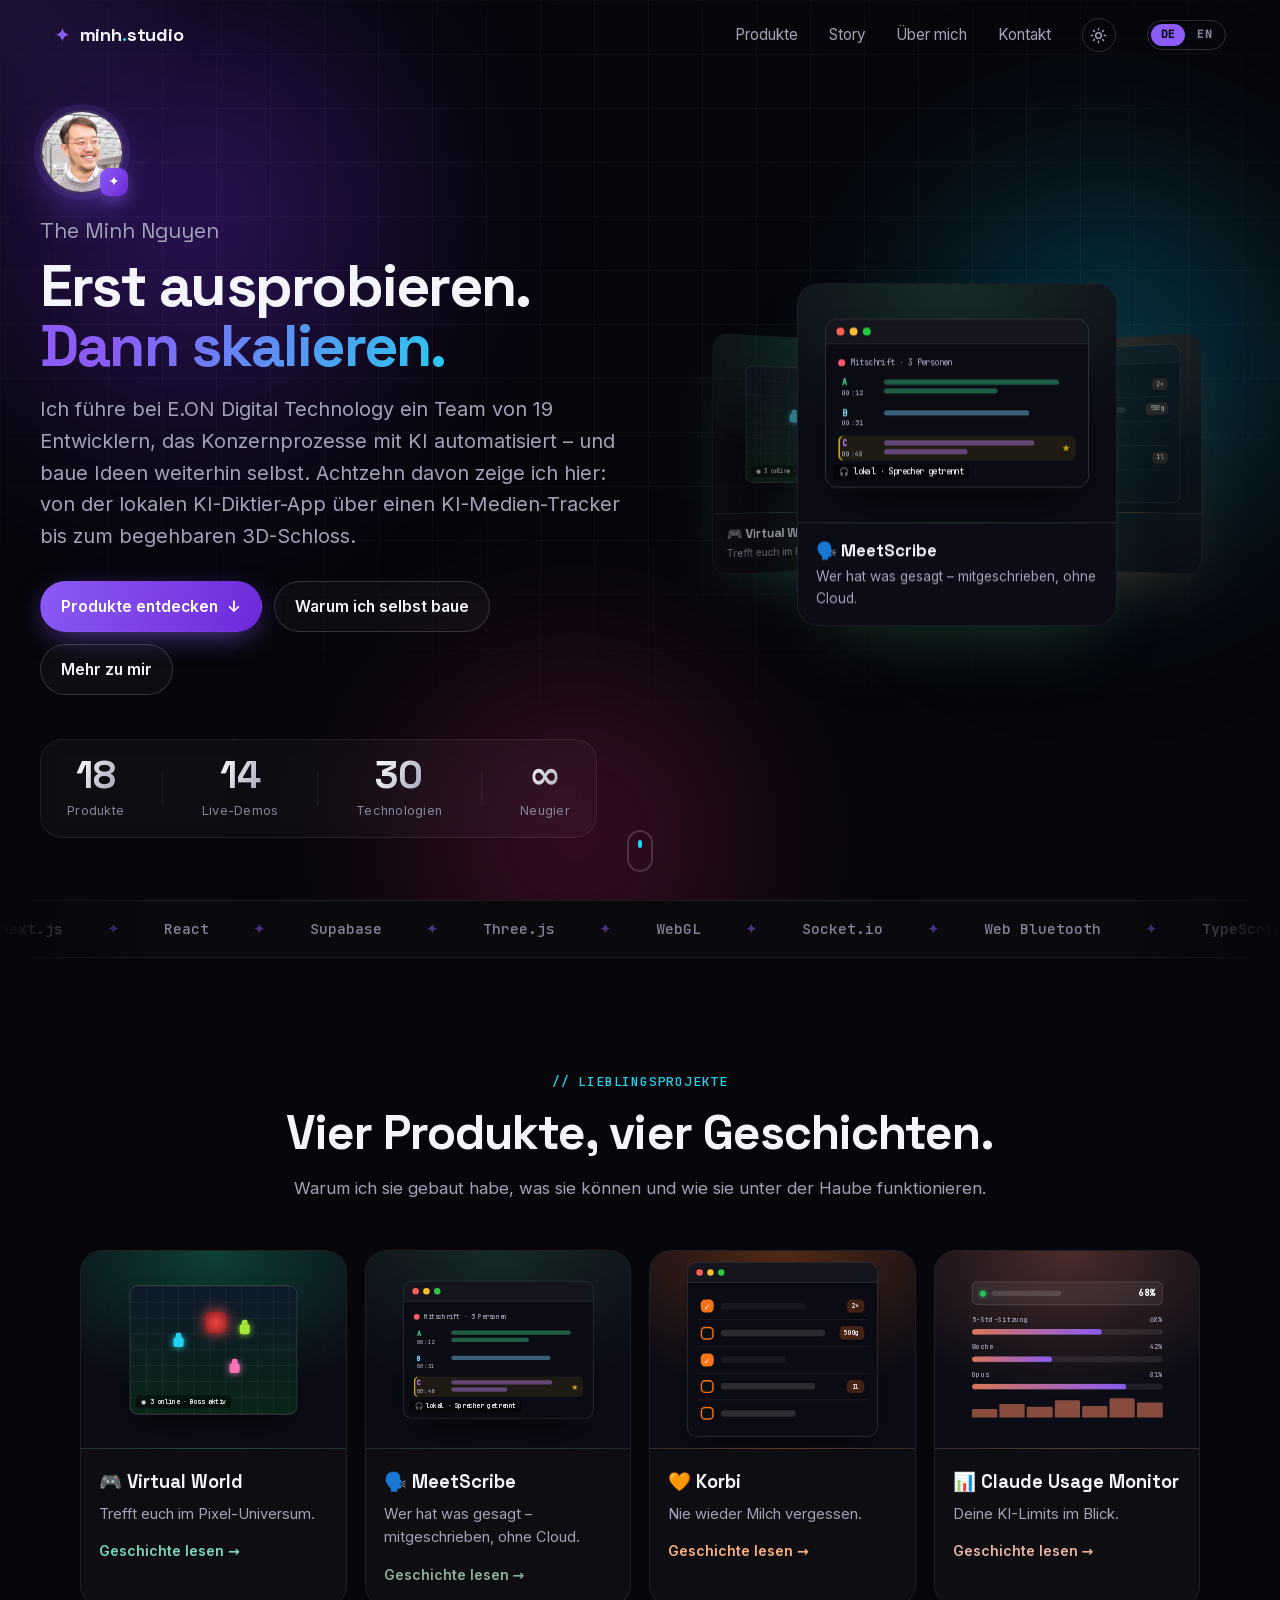
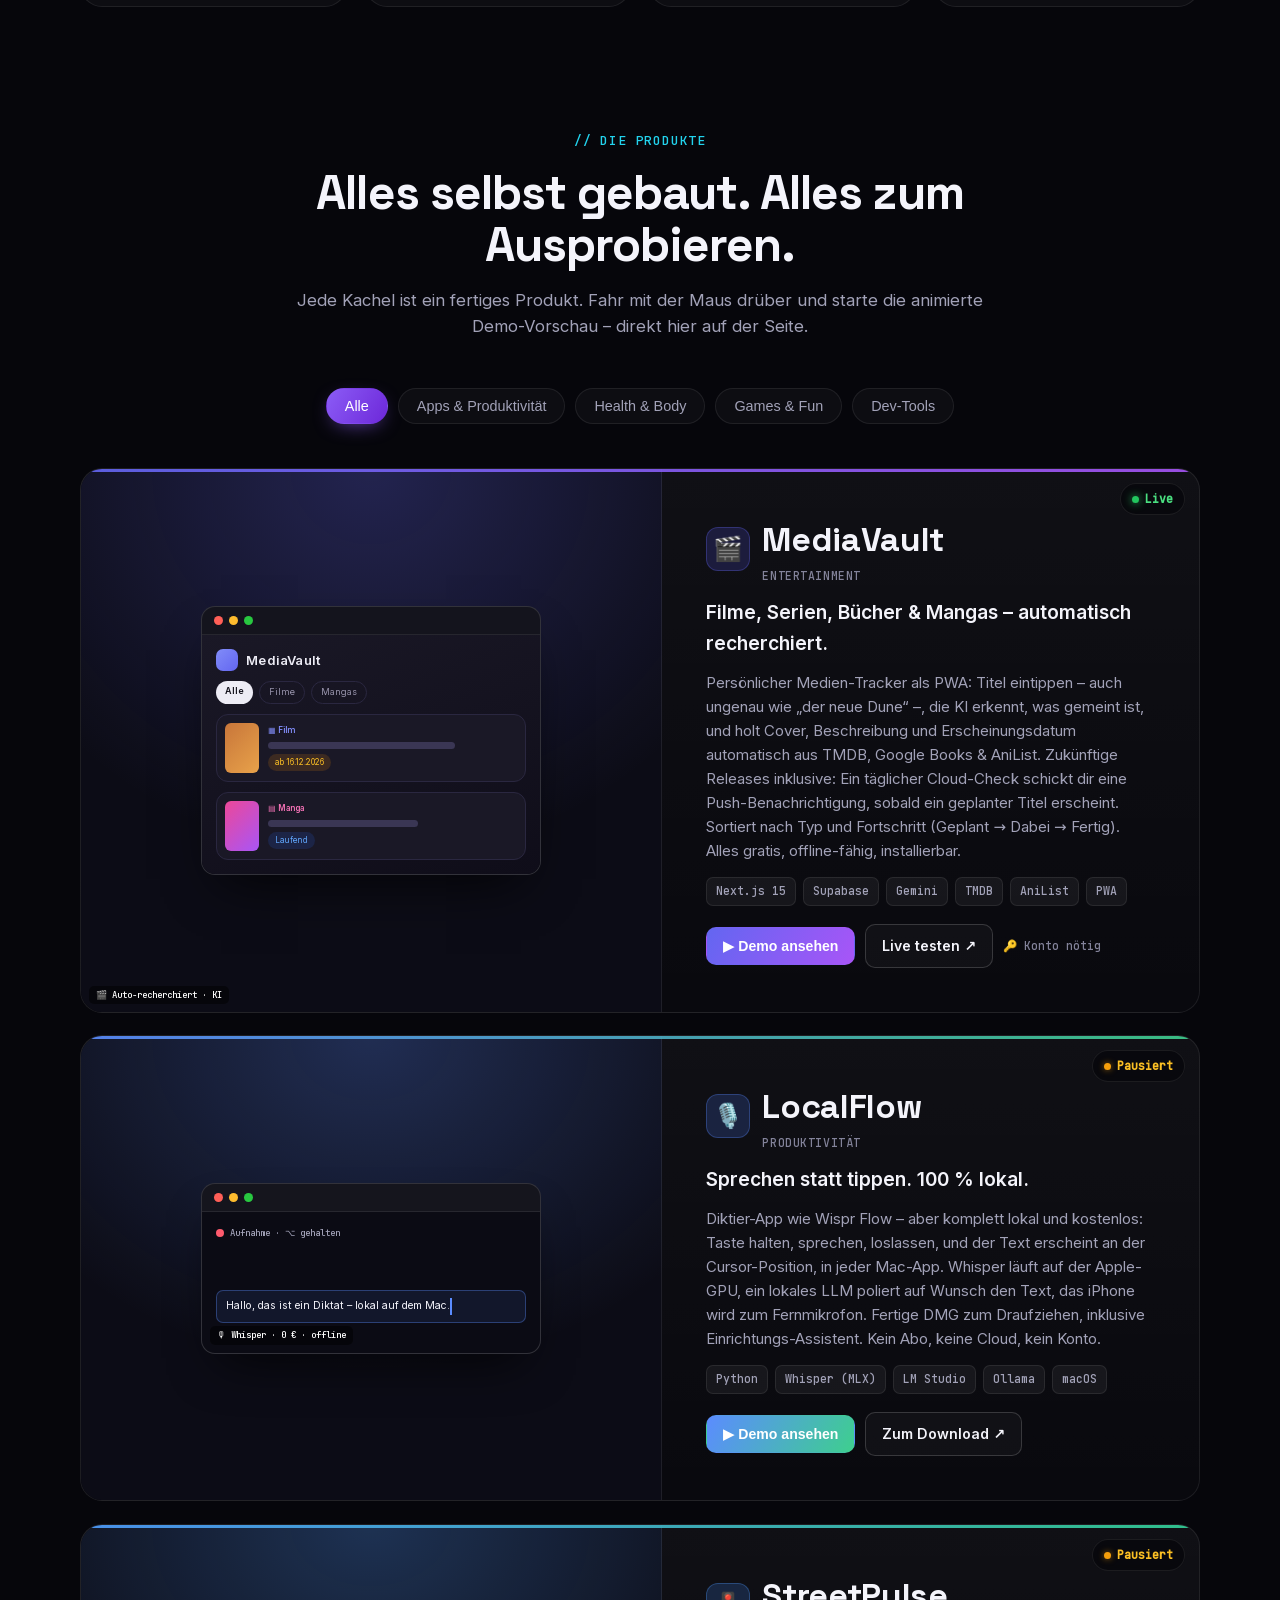
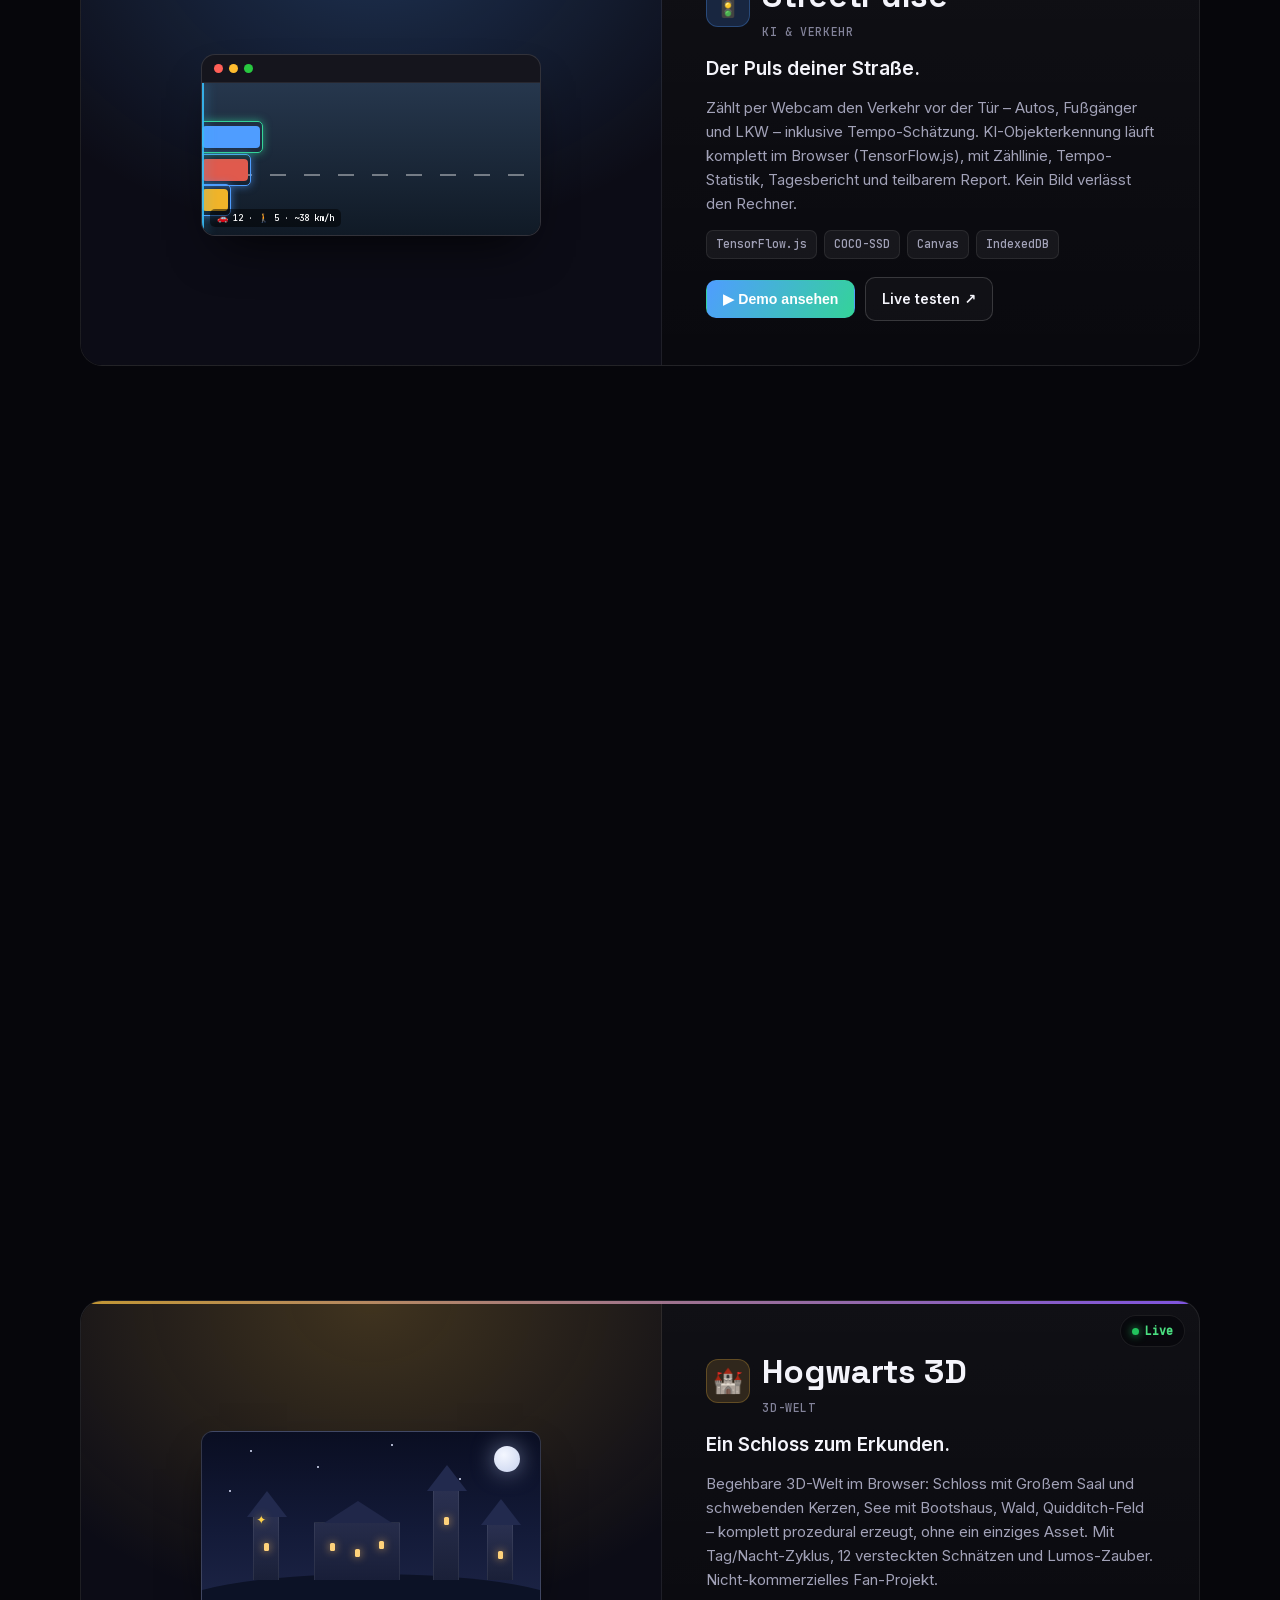
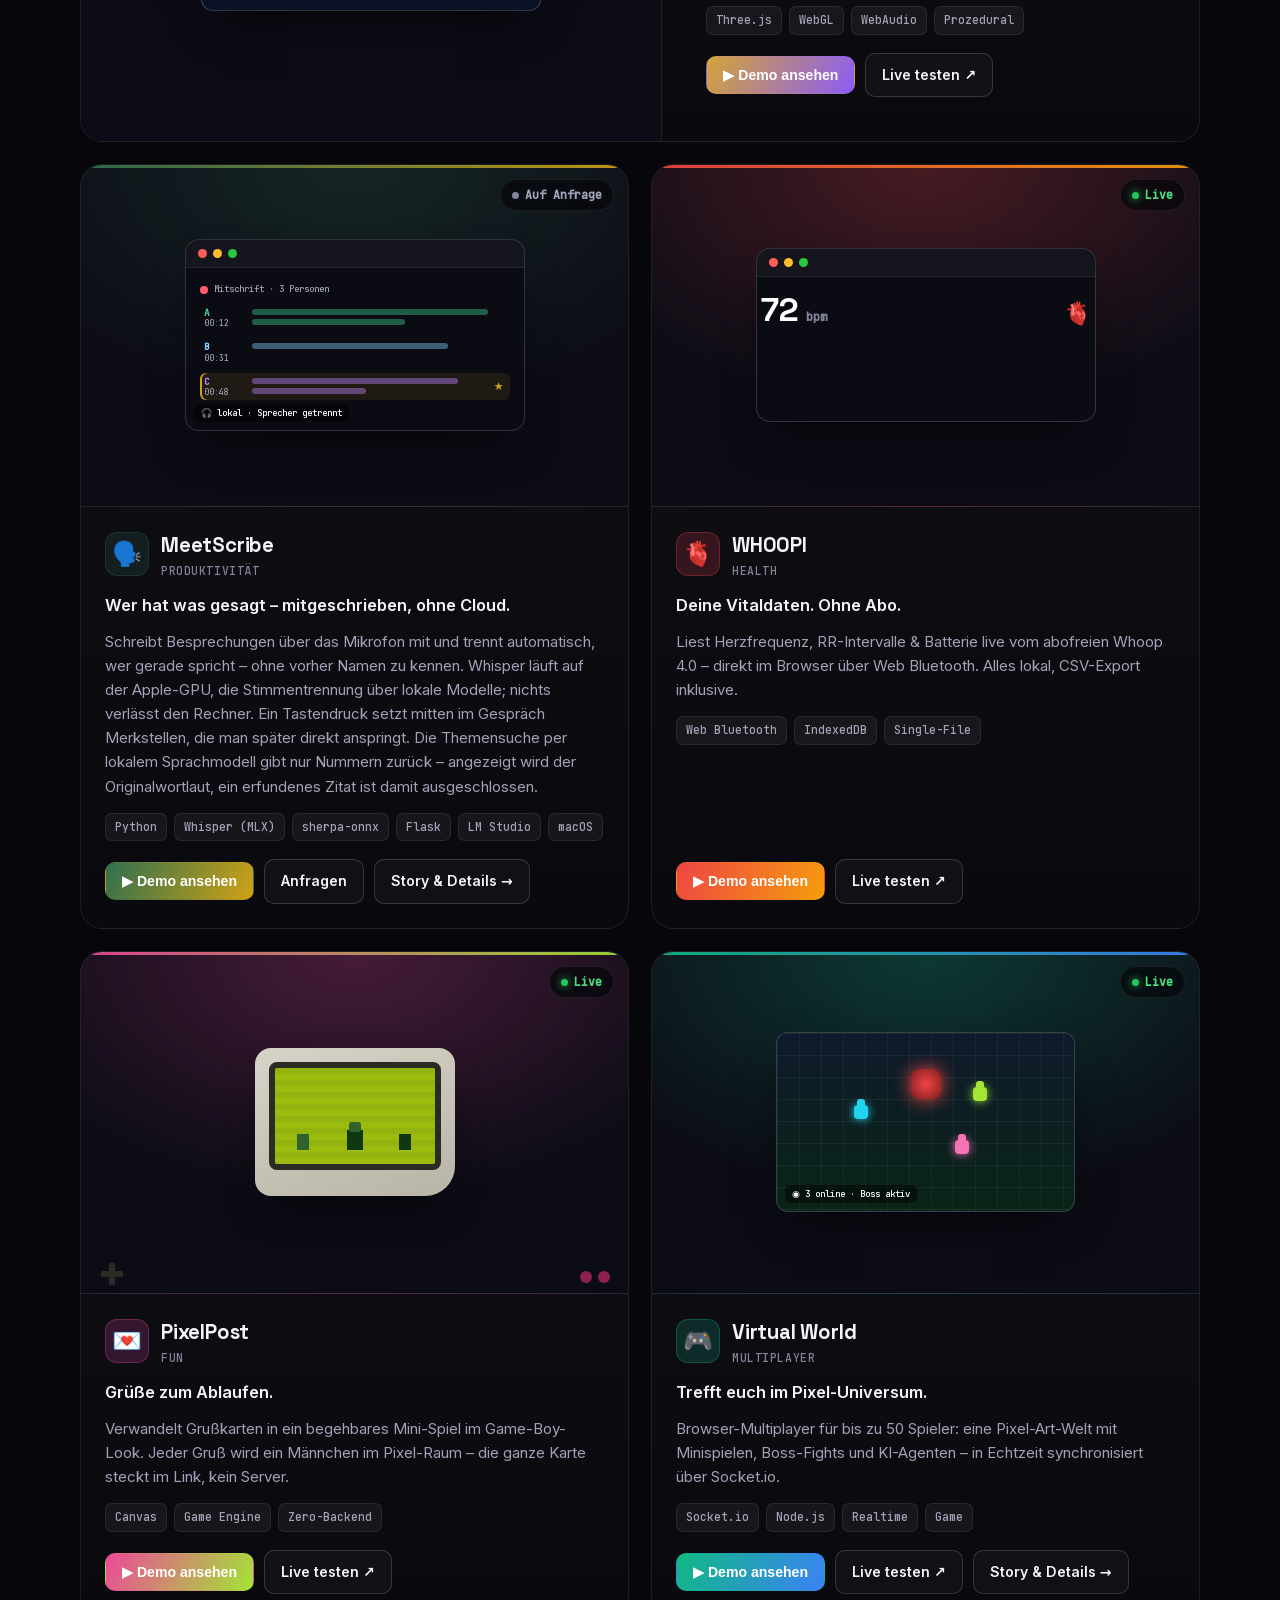
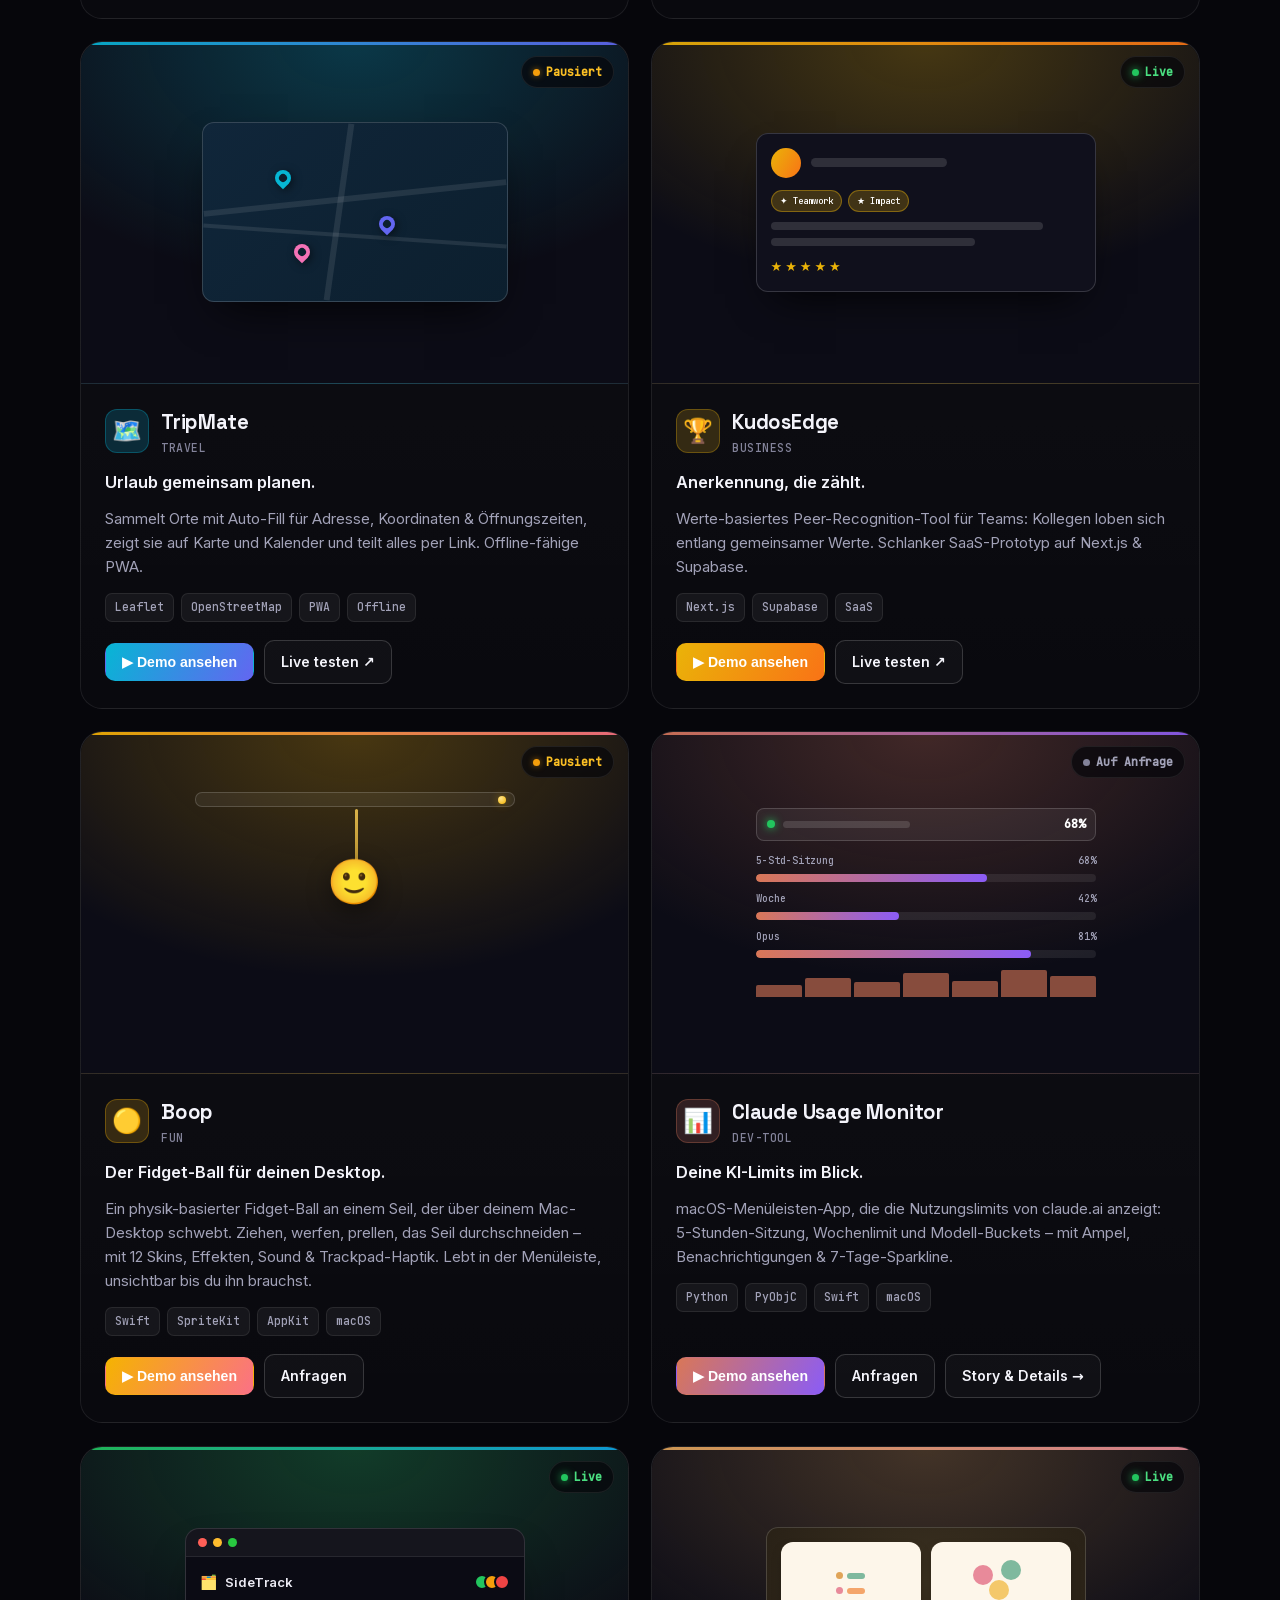
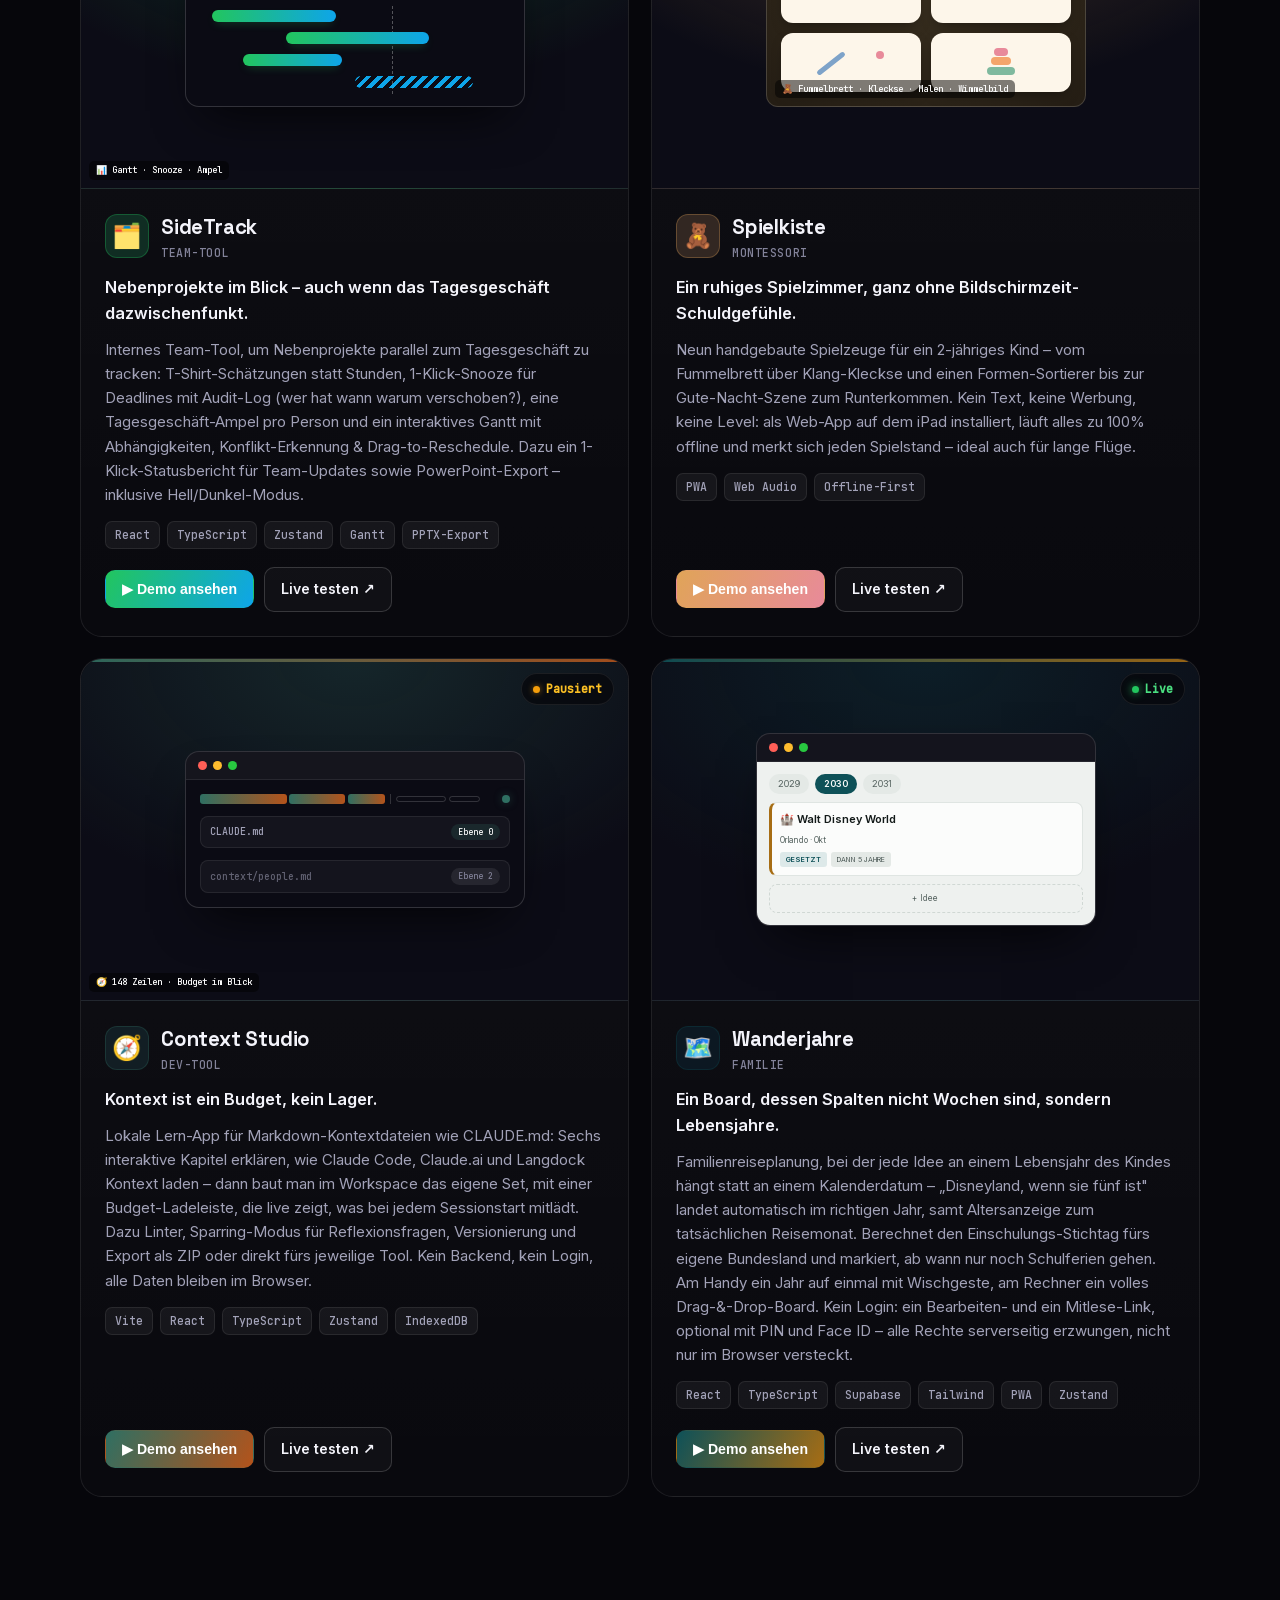
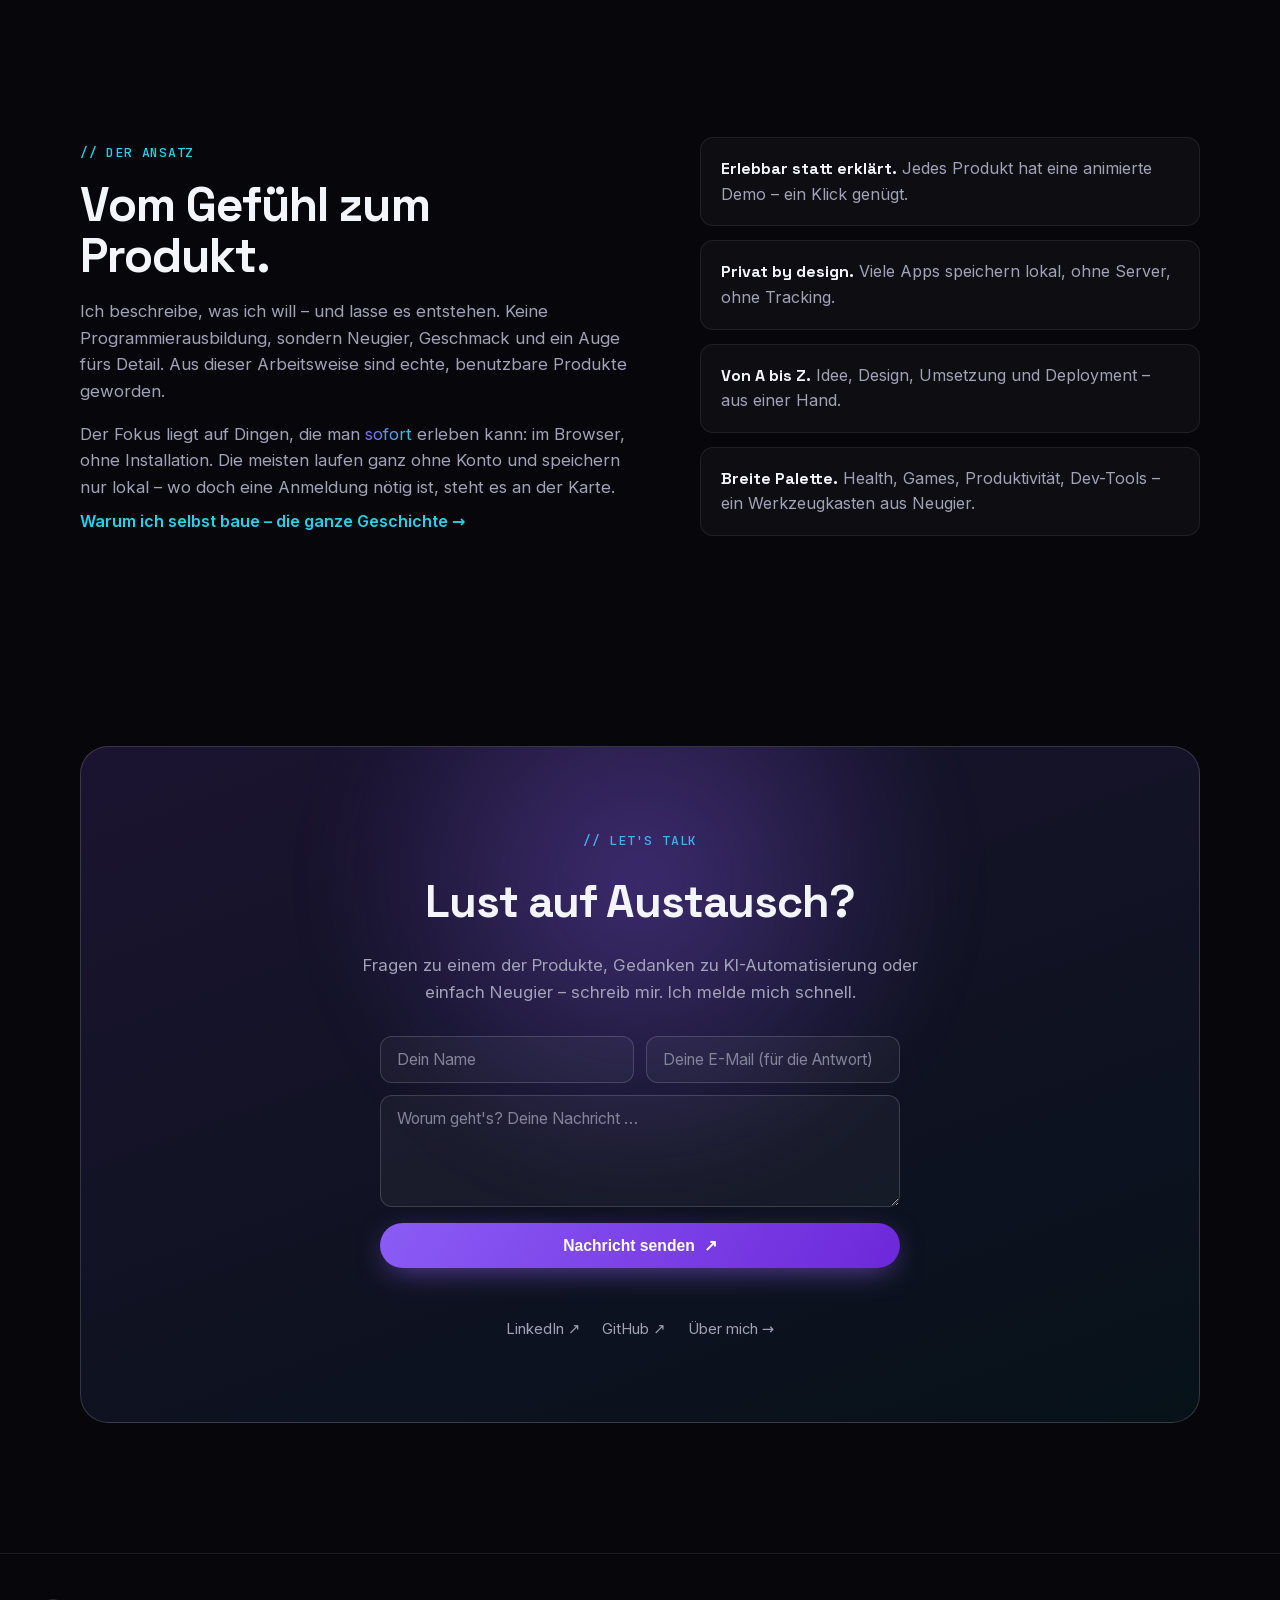
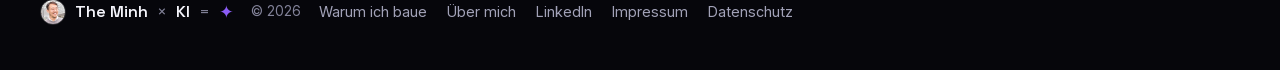
==== index.html @ 56d00cf4 "Technik-Check: Barrierefreiheit 100, SEO-Grundlagen, Fonts inline - Kontraste (text-faint, aktive Ta" ====
<!DOCTYPE html>
<html lang="de">
<head>
  <meta charset="UTF-8" />
  <meta name="viewport" content="width=device-width, initial-scale=1.0" />
  <title>The Minh Nguyen · Erst ausprobieren. Dann skalieren.</title>
  <meta name="description" content="The Minh Nguyen führt ein Team, das Konzernprozesse mit KI automatisiert – und baut Ideen weiterhin selbst. Achtzehn eigene Produkte, von der lokalen KI-Diktier-App bis zum begehbaren 3D-Schloss." />
  <link rel="canonical" href="https://theminhnguyen.github.io/" />
  <meta name="theme-color" content="#06060b" />

  <!-- Open Graph / Social -->
  <meta property="og:title" content="The Minh Nguyen · Erst ausprobieren. Dann skalieren." />
  <meta property="og:description" content="Führungskraft, die selbst baut: eigene Produkte zum Ausprobieren, direkt im Browser." />
  <meta property="og:type" content="website" />
  <meta property="og:url" content="https://theminhnguyen.github.io" />
  <meta property="og:image" content="https://theminhnguyen.github.io/assets/og-image.png" />
  <meta property="og:image:width" content="1200" />
  <meta property="og:image:height" content="630" />
  <meta property="og:image:alt" content="The Minh Nguyen – Erst ausprobieren. Dann skalieren." />
  <meta property="og:locale" content="de_DE" />
  <meta name="twitter:card" content="summary_large_image" />
  <meta name="twitter:title" content="The Minh Nguyen · Erst ausprobieren. Dann skalieren." />
  <meta name="twitter:description" content="Führungskraft, die selbst baut: eigene Produkte zum Ausprobieren, direkt im Browser." />
  <meta name="twitter:image" content="https://theminhnguyen.github.io/assets/og-image.png" />

  <script type="application/ld+json">
  {
    "@context": "https://schema.org",
    "@type": "Person",
    "name": "The Minh Nguyen",
    "url": "https://theminhnguyen.github.io/",
    "image": "https://theminhnguyen.github.io/assets/portrait.jpg",
    "jobTitle": "Team Lead BPM & Intelligent Automation",
    "worksFor": { "@type": "Organization", "name": "E.ON Digital Technology" },
    "address": { "@type": "PostalAddress", "addressLocality": "Köln", "addressCountry": "DE" },
    "sameAs": ["https://www.linkedin.com/in/the-minh-ng/", "https://github.com/theminhnguyen"]
  }
  </script>

  <script src="js/theme.js"></script>
  <link rel="stylesheet" href="css/styles.css" />
  <link rel="icon" href="data:image/svg+xml,<svg xmlns='http://www.w3.org/2000/svg' viewBox='0 0 100 100'><text y='.9em' font-size='90'>✦</text></svg>" />
</head>
<body>
  <a class="skip-link" href="#produkte" data-i18n="skipLink">Zum Inhalt springen</a>

  <!-- Maus-Glow, folgt dem Cursor -->
  <div class="cursor-glow" aria-hidden="true"></div>

  <!-- Animierter Hintergrund -->
  <div class="bg-field" aria-hidden="true">
    <div class="blob blob-1"></div>
    <div class="blob blob-2"></div>
    <div class="blob blob-3"></div>
    <div class="grid-overlay"></div>
  </div>

  <!-- Navigation -->
  <header class="nav" id="nav">
    <a class="nav-brand" href="#top">
      <span class="nav-mark">✦</span>
      <span>minh<span class="nav-dot">.</span>studio</span>
    </a>
    <nav class="nav-links" aria-label="Hauptnavigation" data-i18n-aria-label="navAriaLabel">
      <a href="#produkte" data-i18n="navProducts">Produkte</a>
      <a href="warum/" data-i18n="navStory">Story</a>
      <a href="ueber-mich/" data-i18n="navCv">Über mich</a>
      <a href="#kontakt" data-i18n="navContact">Kontakt</a>
      <button class="theme-toggle" type="button" data-theme-toggle aria-label="Hell/Dunkel umschalten" data-i18n-aria-label="themeToggleAria"></button>
      <button class="lang-toggle" id="lang-toggle" type="button" aria-label="DE EN – Sprache wechseln" data-i18n-aria-label="langToggleAria">
        <span class="lang-opt active" data-lang="de">DE</span>
        <span class="lang-opt" data-lang="en">EN</span>
      </button>
    </nav>
  </header>

  <!-- Hero -->
  <section class="hero" id="top">
    <div class="hero-inner">
      <a class="hero-me reveal" href="ueber-mich/" aria-label="Über The Minh Nguyen" data-i18n-aria-label="heroMeAria">
        <img class="hero-avatar" src="assets/portrait.jpg" alt="" width="104" height="104" />
        <span class="hero-avatar-mark" aria-hidden="true">✦</span>
      </a>
      <p class="hero-name reveal">The Minh Nguyen</p>
      <h1 class="hero-title reveal" data-i18n-html="heroTitleHtml">
        Erst ausprobieren.<br />
        <span class="grad-text">Dann skalieren.</span>
      </h1>
      <p class="hero-sub reveal">
        <span data-i18n="heroLead">Ich führe bei E.ON Digital Technology ein Team von 19 Entwicklern, das
        Konzernprozesse mit KI automatisiert – und baue Ideen weiterhin selbst.</span>
        <span data-count-word="products">Achtzehn</span> <span data-i18n="heroSubRest">davon zeige ich hier: von der lokalen
        KI-Diktier-App über einen KI-Medien-Tracker bis zum begehbaren 3D-Schloss.</span>
      </p>
      <div class="hero-actions reveal">
        <a class="btn btn-primary" href="#produkte">
          <span data-i18n="heroCtaPrimary">Produkte entdecken</span>
          <span class="btn-arrow">↓</span>
        </a>
        <a class="btn btn-ghost" href="warum/" data-i18n="heroCtaWhy">Warum ich selbst baue</a>
        <a class="btn btn-ghost" href="ueber-mich/" data-i18n="heroCtaGhost">Mehr zu mir</a>
      </div>

      <div class="hero-stats reveal">
        <div class="stat">
          <span class="stat-num" data-count="13" data-count-src="products">0</span>
          <span class="stat-label" data-i18n="statProducts">Produkte</span>
        </div>
        <div class="stat-sep"></div>
        <div class="stat">
          <span class="stat-num" data-count="10" data-count-src="demos">0</span>
          <span class="stat-label" data-i18n="statDemos">Live-Demos</span>
        </div>
        <div class="stat-sep"></div>
        <div class="stat">
          <span class="stat-num" data-count="28" data-count-src="tech">0</span>
          <span class="stat-label" data-i18n="statTech">Technologien</span>
        </div>
        <div class="stat-sep"></div>
        <div class="stat">
          <span class="stat-num">∞</span>
          <span class="stat-label" data-i18n="statCuriosity">Neugier</span>
        </div>
      </div>
    </div>

    <div class="scroll-hint" aria-hidden="true">
      <span></span>
    </div>

    <!-- Dekoratives Karussell der Lieblingsprojekte (dieselben Links stehen im Favoriten-Bereich) -->
    <div class="hero-rig" id="hero-rig" aria-hidden="true"></div>
  </section>

  <!-- Tech-Ticker -->
  <div class="ticker" aria-hidden="true">
    <div class="ticker-track" id="ticker-track"></div>
  </div>

  <!-- Lieblingsprojekte mit eigener Detailseite -->
  <section class="favs" id="favoriten">
    <div class="section-head reveal">
      <span class="section-kicker" data-i18n="favKicker">// Lieblingsprojekte</span>
      <h2 class="section-title" data-i18n="favTitle">Vier Produkte, vier Geschichten.</h2>
      <p class="section-lead" data-i18n="favLead">Warum ich sie gebaut habe, was sie können und wie sie unter der Haube funktionieren.</p>
    </div>
    <div class="fav-grid" id="fav-grid"></div>
  </section>

  <!-- Produkte -->
  <section class="products" id="produkte">
    <div class="section-head reveal">
      <span class="section-kicker" data-i18n="productsKicker">// Die Produkte</span>
      <h2 class="section-title" data-i18n="productsTitle">Alles selbst gebaut. Alles zum Ausprobieren.</h2>
      <p class="section-lead" data-i18n="productsLead">
        Jede Kachel ist ein fertiges Produkt. Fahr mit der Maus drüber und starte
        die animierte Demo-Vorschau – direkt hier auf der Seite.
      </p>
    </div>

    <div class="filters reveal" id="filters" role="group" aria-label="Produkte nach Kategorie filtern" data-i18n-aria-label="filtersAriaLabel"></div>

    <div class="grid" id="product-grid"></div>
  </section>

  <!-- Story / Warum -->
  <section class="story" id="story">
    <div class="story-inner">
      <div class="story-text reveal">
        <span class="section-kicker" data-i18n="storyKicker">// Der Ansatz</span>
        <h2 class="section-title" data-i18n="storyTitle">Vom Gefühl zum Produkt.</h2>
        <p data-i18n="storyP1">
          Ich beschreibe, was ich will – und lasse es entstehen. Keine
          Programmier­ausbildung, sondern Neugier, Geschmack und ein Auge fürs
          Detail. Aus dieser Arbeitsweise sind echte, benutzbare Produkte
          geworden.
        </p>
        <p data-i18n-html="storyP2Html">
          Der Fokus liegt auf Dingen, die man <em>sofort</em> erleben kann:
          im Browser, ohne Installation. Die meisten laufen ganz ohne Konto und
          speichern nur lokal – wo doch eine Anmeldung nötig ist, steht es an der Karte.
        </p>
        <a class="story-more" href="warum/" data-i18n="storyMore">Warum ich selbst baue – die ganze Geschichte →</a>
      </div>
      <ul class="story-points">
        <li class="reveal" data-i18n-html="storyPoint1"><strong>Erlebbar statt erklärt.</strong> Jedes Produkt hat eine animierte Demo – ein Klick genügt.</li>
        <li class="reveal" data-i18n-html="storyPoint2"><strong>Privat by design.</strong> Viele Apps speichern lokal, ohne Server, ohne Tracking.</li>
        <li class="reveal" data-i18n-html="storyPoint3"><strong>Von A bis Z.</strong> Idee, Design, Umsetzung und Deployment – aus einer Hand.</li>
        <li class="reveal" data-i18n-html="storyPoint4"><strong>Breite Palette.</strong> Health, Games, Produktivität, Dev-Tools – ein Werkzeugkasten aus Neugier.</li>
      </ul>
    </div>
  </section>

  <!-- Kontakt / CTA -->
  <section class="cta" id="kontakt">
    <div class="cta-card reveal">
      <div class="cta-glow" aria-hidden="true"></div>
      <span class="section-kicker" data-i18n="ctaKicker">// Let's talk</span>
      <h2 class="cta-title" data-i18n="ctaTitle">Lust auf Austausch?</h2>
      <p class="cta-sub" data-i18n="ctaSub">
        Fragen zu einem der Produkte, Gedanken zu KI-Automatisierung oder einfach
        Neugier – schreib mir. Ich melde mich schnell.
      </p>
      <form id="contact-form" class="contact-form" novalidate>
        <input type="hidden" name="access_key" value="fe100f8f-c555-4935-b249-c63e3b1af5fd" />
        <input type="hidden" name="subject" value="Neue Nachricht über minh.studio" />
        <input type="hidden" name="from_name" value="minh.studio" />
        <!-- Honeypot gegen Spam-Bots (für Menschen unsichtbar) -->
        <input type="checkbox" name="botcheck" class="cf-hp" tabindex="-1" autocomplete="off" aria-hidden="true" />
        <div class="cf-row">
          <div class="cf-field">
            <label class="sr-only" for="cf-name" data-i18n="formNameLabel">Dein Name</label>
            <input class="cf-input" id="cf-name" type="text" name="name" required autocomplete="name" placeholder="Dein Name" data-i18n-placeholder="formNamePlaceholder" />
          </div>
          <div class="cf-field">
            <label class="sr-only" for="cf-email" data-i18n="formEmailLabel">Deine E-Mail-Adresse</label>
            <input class="cf-input" id="cf-email" type="email" name="email" required autocomplete="email" placeholder="Deine E-Mail (für die Antwort)" data-i18n-placeholder="formEmailPlaceholder" />
          </div>
        </div>
        <label class="sr-only" for="cf-message" data-i18n="formMessageLabel">Deine Nachricht</label>
        <textarea class="cf-input" id="cf-message" name="message" required rows="4" placeholder="Worum geht's? Deine Nachricht …" data-i18n-placeholder="formMessagePlaceholder"></textarea>
        <button class="btn btn-primary cf-submit" type="submit">
          <span class="cf-label" data-i18n="formSubmit">Nachricht senden</span>
          <span class="btn-arrow">↗</span>
        </button>
        <p class="cf-status" id="cf-status" role="status" aria-live="polite"></p>
      </form>
      <p class="cf-links">
        <a href="https://www.linkedin.com/in/the-minh-ng/" target="_blank" rel="noopener">LinkedIn ↗</a>
        <a href="https://github.com/theminhnguyen" target="_blank" rel="noopener">GitHub ↗</a>
        <a href="ueber-mich/" data-i18n="ctaCvLink">Über mich →</a>
      </p>
    </div>
  </section>

  <!-- Footer -->
  <footer class="footer">
    <div class="footer-inner">
      <p class="footer-equation">
        <img class="footer-avatar" src="assets/portrait.jpg" alt="" width="26" height="26" />
        <span>The Minh</span>
        <span class="footer-op" aria-hidden="true">×</span>
        <span data-i18n="footerAi">KI</span>
        <span class="footer-op" aria-hidden="true">=</span>
        <span class="nav-mark" aria-hidden="true">✦</span>
        <span class="footer-year">© <span id="year"></span></span>
      </p>
      <nav class="footer-links" aria-label="Rechtliches und Profile" data-i18n-aria-label="footerNavAria">
        <a href="warum/" data-i18n="footerWhy">Warum ich baue</a>
        <a href="ueber-mich/" data-i18n="navCv">Über mich</a>
        <a href="https://www.linkedin.com/in/the-minh-ng/" target="_blank" rel="noopener">LinkedIn</a>
        <a href="impressum/" data-i18n="footerImprint">Impressum</a>
        <a href="datenschutz/" data-i18n="footerPrivacy">Datenschutz</a>
      </nav>
    </div>
  </footer>

  <!-- Lightbox für die Demo-Großvorschau -->
  <div class="lightbox" id="lightbox" role="dialog" aria-modal="true" aria-labelledby="lightbox-title" aria-hidden="true">
    <div class="lightbox-bar">
      <span class="lightbox-title" id="lightbox-title"></span>
      <div class="lightbox-actions">
        <a class="lightbox-open" id="lightbox-live" target="_blank" rel="noopener" hidden>Live testen ↗</a>
        <a class="lightbox-open" id="lightbox-contact" href="#kontakt" data-i18n="lightboxContact">Fragen? Schreib mir ↗</a>
        <button class="lightbox-close" id="lightbox-close" type="button" aria-label="Demo schließen" data-i18n-aria-label="lightboxCloseAria">✕</button>
      </div>
    </div>
    <div class="lightbox-stage" id="lightbox-stage"></div>
  </div>

  <script src="js/i18n.js"></script>
  <script src="js/data.js"></script>
  <script src="js/mockups.js"></script>
  <script src="js/main.js"></script>
  <script src="js/ask.js" data-root=""></script>
</body>
</html>
---- css/styles.css ----
/* ============================================================
   minh.studio — Produkt-Showcase
   Design: dark, futuristisch, Glow & Gradient-Mesh
   ============================================================ */

/* ---- Fonts (inline, selbst gehostet) ---- */
/* Selbst gehostete Google Fonts (SIL Open Font License) – kein Abruf von Google-Servern. Nur latin + latin-ext. */
/* latin-ext */
@font-face {
  font-family: 'Inter';
  font-style: normal;
  font-weight: 400;
  font-display: swap;
  src: url(../assets/fonts/inter-latin-ext.woff2) format('woff2');
  unicode-range: U+0100-02BA, U+02BD-02C5, U+02C7-02CC, U+02CE-02D7, U+02DD-02FF, U+0304, U+0308, U+0329, U+1D00-1DBF, U+1E00-1E9F, U+1EF2-1EFF, U+2020, U+20A0-20AB, U+20AD-20C4, U+2113, U+2C60-2C7F, U+A720-A7FF;
}
/* latin */
@font-face {
  font-family: 'Inter';
  font-style: normal;
  font-weight: 400;
  font-display: swap;
  src: url(../assets/fonts/inter-latin.woff2) format('woff2');
  unicode-range: U+0000-00FF, U+0131, U+0152-0153, U+02BB-02BC, U+02C6, U+02DA, U+02DC, U+0304, U+0308, U+0329, U+2000-206F, U+20AC, U+2122, U+2191, U+2193, U+2212, U+2215, U+FEFF, U+FFFD;
}
/* latin-ext */
@font-face {
  font-family: 'Inter';
  font-style: normal;
  font-weight: 500;
  font-display: swap;
  src: url(../assets/fonts/inter-latin-ext.woff2) format('woff2');
  unicode-range: U+0100-02BA, U+02BD-02C5, U+02C7-02CC, U+02CE-02D7, U+02DD-02FF, U+0304, U+0308, U+0329, U+1D00-1DBF, U+1E00-1E9F, U+1EF2-1EFF, U+2020, U+20A0-20AB, U+20AD-20C4, U+2113, U+2C60-2C7F, U+A720-A7FF;
}
/* latin */
@font-face {
  font-family: 'Inter';
  font-style: normal;
  font-weight: 500;
  font-display: swap;
  src: url(../assets/fonts/inter-latin.woff2) format('woff2');
  unicode-range: U+0000-00FF, U+0131, U+0152-0153, U+02BB-02BC, U+02C6, U+02DA, U+02DC, U+0304, U+0308, U+0329, U+2000-206F, U+20AC, U+2122, U+2191, U+2193, U+2212, U+2215, U+FEFF, U+FFFD;
}
/* latin-ext */
@font-face {
  font-family: 'Inter';
  font-style: normal;
  font-weight: 600;
  font-display: swap;
  src: url(../assets/fonts/inter-latin-ext.woff2) format('woff2');
  unicode-range: U+0100-02BA, U+02BD-02C5, U+02C7-02CC, U+02CE-02D7, U+02DD-02FF, U+0304, U+0308, U+0329, U+1D00-1DBF, U+1E00-1E9F, U+1EF2-1EFF, U+2020, U+20A0-20AB, U+20AD-20C4, U+2113, U+2C60-2C7F, U+A720-A7FF;
}
/* latin */
@font-face {
  font-family: 'Inter';
  font-style: normal;
  font-weight: 600;
  font-display: swap;
  src: url(../assets/fonts/inter-latin.woff2) format('woff2');
  unicode-range: U+0000-00FF, U+0131, U+0152-0153, U+02BB-02BC, U+02C6, U+02DA, U+02DC, U+0304, U+0308, U+0329, U+2000-206F, U+20AC, U+2122, U+2191, U+2193, U+2212, U+2215, U+FEFF, U+FFFD;
}
/* latin-ext */
@font-face {
  font-family: 'JetBrains Mono';
  font-style: normal;
  font-weight: 500;
  font-display: swap;
  src: url(../assets/fonts/jetbrains-mono-latin-ext.woff2) format('woff2');
  unicode-range: U+0100-02BA, U+02BD-02C5, U+02C7-02CC, U+02CE-02D7, U+02DD-02FF, U+0304, U+0308, U+0329, U+1D00-1DBF, U+1E00-1E9F, U+1EF2-1EFF, U+2020, U+20A0-20AB, U+20AD-20C4, U+2113, U+2C60-2C7F, U+A720-A7FF;
}
/* latin */
@font-face {
  font-family: 'JetBrains Mono';
  font-style: normal;
  font-weight: 500;
  font-display: swap;
  src: url(../assets/fonts/jetbrains-mono-latin.woff2) format('woff2');
  unicode-range: U+0000-00FF, U+0131, U+0152-0153, U+02BB-02BC, U+02C6, U+02DA, U+02DC, U+0304, U+0308, U+0329, U+2000-206F, U+20AC, U+2122, U+2191, U+2193, U+2212, U+2215, U+FEFF, U+FFFD;
}
/* latin-ext */
@font-face {
  font-family: 'Space Grotesk';
  font-style: normal;
  font-weight: 400;
  font-display: swap;
  src: url(../assets/fonts/space-grotesk-latin-ext.woff2) format('woff2');
  unicode-range: U+0100-02BA, U+02BD-02C5, U+02C7-02CC, U+02CE-02D7, U+02DD-02FF, U+0304, U+0308, U+0329, U+1D00-1DBF, U+1E00-1E9F, U+1EF2-1EFF, U+2020, U+20A0-20AB, U+20AD-20C4, U+2113, U+2C60-2C7F, U+A720-A7FF;
}
/* latin */
@font-face {
  font-family: 'Space Grotesk';
  font-style: normal;
  font-weight: 400;
  font-display: swap;
  src: url(../assets/fonts/space-grotesk-latin.woff2) format('woff2');
  unicode-range: U+0000-00FF, U+0131, U+0152-0153, U+02BB-02BC, U+02C6, U+02DA, U+02DC, U+0304, U+0308, U+0329, U+2000-206F, U+20AC, U+2122, U+2191, U+2193, U+2212, U+2215, U+FEFF, U+FFFD;
}
/* latin-ext */
@font-face {
  font-family: 'Space Grotesk';
  font-style: normal;
  font-weight: 500;
  font-display: swap;
  src: url(../assets/fonts/space-grotesk-latin-ext.woff2) format('woff2');
  unicode-range: U+0100-02BA, U+02BD-02C5, U+02C7-02CC, U+02CE-02D7, U+02DD-02FF, U+0304, U+0308, U+0329, U+1D00-1DBF, U+1E00-1E9F, U+1EF2-1EFF, U+2020, U+20A0-20AB, U+20AD-20C4, U+2113, U+2C60-2C7F, U+A720-A7FF;
}
/* latin */
@font-face {
  font-family: 'Space Grotesk';
  font-style: normal;
  font-weight: 500;
  font-display: swap;
  src: url(../assets/fonts/space-grotesk-latin.woff2) format('woff2');
  unicode-range: U+0000-00FF, U+0131, U+0152-0153, U+02BB-02BC, U+02C6, U+02DA, U+02DC, U+0304, U+0308, U+0329, U+2000-206F, U+20AC, U+2122, U+2191, U+2193, U+2212, U+2215, U+FEFF, U+FFFD;
}
/* latin-ext */
@font-face {
  font-family: 'Space Grotesk';
  font-style: normal;
  font-weight: 600;
  font-display: swap;
  src: url(../assets/fonts/space-grotesk-latin-ext.woff2) format('woff2');
  unicode-range: U+0100-02BA, U+02BD-02C5, U+02C7-02CC, U+02CE-02D7, U+02DD-02FF, U+0304, U+0308, U+0329, U+1D00-1DBF, U+1E00-1E9F, U+1EF2-1EFF, U+2020, U+20A0-20AB, U+20AD-20C4, U+2113, U+2C60-2C7F, U+A720-A7FF;
}
/* latin */
@font-face {
  font-family: 'Space Grotesk';
  font-style: normal;
  font-weight: 600;
  font-display: swap;
  src: url(../assets/fonts/space-grotesk-latin.woff2) format('woff2');
  unicode-range: U+0000-00FF, U+0131, U+0152-0153, U+02BB-02BC, U+02C6, U+02DA, U+02DC, U+0304, U+0308, U+0329, U+2000-206F, U+20AC, U+2122, U+2191, U+2193, U+2212, U+2215, U+FEFF, U+FFFD;
}
/* latin-ext */
@font-face {
  font-family: 'Space Grotesk';
  font-style: normal;
  font-weight: 700;
  font-display: swap;
  src: url(../assets/fonts/space-grotesk-latin-ext.woff2) format('woff2');
  unicode-range: U+0100-02BA, U+02BD-02C5, U+02C7-02CC, U+02CE-02D7, U+02DD-02FF, U+0304, U+0308, U+0329, U+1D00-1DBF, U+1E00-1E9F, U+1EF2-1EFF, U+2020, U+20A0-20AB, U+20AD-20C4, U+2113, U+2C60-2C7F, U+A720-A7FF;
}
/* latin */
@font-face {
  font-family: 'Space Grotesk';
  font-style: normal;
  font-weight: 700;
  font-display: swap;
  src: url(../assets/fonts/space-grotesk-latin.woff2) format('woff2');
  unicode-range: U+0000-00FF, U+0131, U+0152-0153, U+02BB-02BC, U+02C6, U+02DA, U+02DC, U+0304, U+0308, U+0329, U+2000-206F, U+20AC, U+2122, U+2191, U+2193, U+2212, U+2215, U+FEFF, U+FFFD;
}

:root {
  --bg: #06060b;
  --bg-soft: #0c0c16;
  --surface: rgba(255, 255, 255, 0.03);
  --surface-2: rgba(255, 255, 255, 0.05);
  --border: rgba(255, 255, 255, 0.08);
  --border-strong: rgba(255, 255, 255, 0.16);
  --text: #f4f4fb;
  --text-dim: #a2a2b8;
  --text-faint: #83839a;
  --accent: #8b5cf6;
  --accent-2: #22d3ee;
  --radius: 22px;
  --radius-sm: 13px;
  --maxw: 1200px;
  --ease: cubic-bezier(0.22, 1, 0.36, 1);
  --font-display: "Space Grotesk", system-ui, sans-serif;
  --font-body: "Inter", system-ui, sans-serif;
  --font-mono: "JetBrains Mono", ui-monospace, monospace;
}

* { margin: 0; padding: 0; box-sizing: border-box; }

html { scroll-behavior: smooth; scroll-padding-top: 90px; }

body {
  font-family: var(--font-body);
  background: var(--bg);
  color: var(--text);
  line-height: 1.6;
  overflow-x: hidden;
  -webkit-font-smoothing: antialiased;
  text-rendering: optimizeLegibility;
}

a { color: inherit; text-decoration: none; }
em { font-style: normal; color: var(--text); background: linear-gradient(120deg, var(--accent), var(--accent-2)); -webkit-background-clip: text; background-clip: text; -webkit-text-fill-color: transparent; }

::selection { background: rgba(139, 92, 246, 0.4); color: #fff; }

/* Sichtbarer Fokusring für Tastatur-Nutzer (nur bei Keyboard-Fokus) */
:focus-visible {
  outline: 2px solid var(--accent-2);
  outline-offset: 3px;
  border-radius: 4px;
}
/* Fokus nur per Maus/Touch nicht anzeigen */
:focus:not(:focus-visible) { outline: none; }

/* Nur für Screenreader sichtbar (visuell versteckt) */
.sr-only {
  position: absolute !important;
  width: 1px; height: 1px;
  padding: 0; margin: -1px;
  overflow: hidden;
  clip: rect(0, 0, 0, 0);
  white-space: nowrap; border: 0;
}

/* Skip-Link: springt beim ersten Tab zum Inhalt */
.skip-link {
  position: fixed;
  top: 10px; left: 50%;
  transform: translate(-50%, -140%);
  z-index: 200;
  padding: 10px 18px;
  border-radius: 999px;
  background: var(--accent);
  color: #fff; font-weight: 600; font-size: 0.9rem;
  transition: transform 0.2s var(--ease);
}
.skip-link:focus-visible { transform: translate(-50%, 0); outline-offset: 4px; }

/* ---------- Cursor Glow ---------- */
.cursor-glow {
  position: fixed;
  top: 0; left: 0;
  width: 480px; height: 480px;
  border-radius: 50%;
  background: radial-gradient(circle, rgba(139, 92, 246, 0.14), transparent 62%);
  transform: translate(-50%, -50%);
  pointer-events: none;
  z-index: 1;
  transition: opacity 0.4s ease;
  will-change: transform;
}
@media (hover: none) { .cursor-glow { display: none; } }

/* ---------- Animierter Hintergrund ---------- */
.bg-field {
  position: fixed;
  inset: 0;
  z-index: 0;
  overflow: hidden;
  pointer-events: none;
}
.blob {
  position: absolute;
  border-radius: 50%;
  filter: blur(90px);
  opacity: 0.5;
  will-change: transform;
}
.blob-1 { width: 46vw; height: 46vw; left: -8vw; top: -6vw; background: radial-gradient(circle, #6d28d9, transparent 70%); animation: drift1 22s var(--ease) infinite; }
.blob-2 { width: 40vw; height: 40vw; right: -6vw; top: 12vh; background: radial-gradient(circle, #0891b2, transparent 70%); animation: drift2 26s var(--ease) infinite; }
.blob-3 { width: 38vw; height: 38vw; left: 26vw; bottom: -14vw; background: radial-gradient(circle, #db2777, transparent 70%); opacity: 0.35; animation: drift3 30s var(--ease) infinite; }

@keyframes drift1 { 0%,100% { transform: translate(0,0) scale(1); } 50% { transform: translate(8vw,6vh) scale(1.15); } }
@keyframes drift2 { 0%,100% { transform: translate(0,0) scale(1); } 50% { transform: translate(-7vw,10vh) scale(0.9); } }
@keyframes drift3 { 0%,100% { transform: translate(0,0) scale(1); } 50% { transform: translate(6vw,-8vh) scale(1.1); } }

.grid-overlay {
  position: absolute;
  inset: 0;
  background-image:
    linear-gradient(rgba(255,255,255,0.03) 1px, transparent 1px),
    linear-gradient(90deg, rgba(255,255,255,0.03) 1px, transparent 1px);
  background-size: 54px 54px;
  mask-image: radial-gradient(ellipse 80% 60% at 50% 30%, #000 40%, transparent 100%);
  -webkit-mask-image: radial-gradient(ellipse 80% 60% at 50% 30%, #000 40%, transparent 100%);
}

/* ---------- Layout-Helfer ---------- */
section { position: relative; z-index: 2; }

.section-kicker {
  font-family: var(--font-mono);
  font-size: 0.82rem;
  letter-spacing: 0.06em;
  color: var(--accent-2);
  text-transform: uppercase;
}
.section-head { max-width: 720px; margin: 0 auto 48px; text-align: center; }
.section-title {
  font-family: var(--font-display);
  font-weight: 700;
  font-size: clamp(1.9rem, 4vw, 3rem);
  line-height: 1.08;
  letter-spacing: -0.02em;
  margin: 14px 0 16px;
}
.section-lead { color: var(--text-dim); font-size: 1.05rem; }

/* ---------- Navigation ---------- */
.nav {
  position: fixed;
  top: 0; left: 0; right: 0;
  z-index: 50;
  display: flex;
  align-items: center;
  justify-content: space-between;
  padding: 18px clamp(18px, 5vw, 54px);
  transition: padding 0.4s var(--ease), background 0.4s ease, border-color 0.4s ease;
  border-bottom: 1px solid transparent;
}
.nav.scrolled {
  padding-top: 12px; padding-bottom: 12px;
  background: rgba(6, 6, 11, 0.72);
  backdrop-filter: blur(16px);
  -webkit-backdrop-filter: blur(16px);
  border-bottom: 1px solid var(--border);
}
.nav-brand {
  font-family: var(--font-display);
  font-weight: 700;
  font-size: 1.14rem;
  display: flex; align-items: center; gap: 9px;
  letter-spacing: -0.01em;
}
.nav-mark { color: var(--accent); font-size: 1.1em; }
.nav-dot { color: var(--accent-2); }
.nav-links { display: flex; align-items: center; gap: clamp(14px, 2.4vw, 32px); }
.nav-links a { font-size: 0.95rem; color: var(--text-dim); transition: color 0.25s ease; }
.nav-links a:hover { color: var(--text); }
.nav-cta {
  padding: 8px 16px;
  border: 1px solid var(--border-strong);
  border-radius: 999px;
  color: var(--text) !important;
  transition: all 0.25s ease;
}
.nav-cta:hover { background: var(--surface-2); border-color: var(--accent); }
@media (max-width: 640px) { .nav-links a:not(.nav-cta) { display: none; } }

.lang-toggle {
  display: flex;
  align-items: center;
  gap: 2px;
  padding: 3px;
  border: 1px solid var(--border-strong);
  border-radius: 999px;
  background: transparent;
  cursor: pointer;
  font-family: var(--font-mono);
  line-height: 1;
}
.lang-toggle:hover { border-color: var(--accent); }
.lang-opt {
  padding: 5px 10px;
  border-radius: 999px;
  font-size: 0.7rem;
  font-weight: 600;
  letter-spacing: 0.03em;
  color: var(--text-faint);
  transition: background 0.25s ease, color 0.25s ease;
}
.lang-opt.active { background: var(--accent); color: var(--bg); }
.lang-toggle:hover .lang-opt:not(.active) { color: var(--text-dim); }

/* ---------- Buttons ---------- */
.btn {
  display: inline-flex;
  align-items: center;
  gap: 9px;
  padding: 13px 24px;
  border-radius: 999px;
  font-weight: 600;
  font-size: 0.98rem;
  cursor: pointer;
  border: 1px solid transparent;
  transition: transform 0.25s var(--ease), box-shadow 0.3s ease, background 0.3s ease, border-color 0.3s ease;
  will-change: transform;
}
.btn-primary {
  background: linear-gradient(120deg, var(--accent), #6d28d9);
  color: #fff;
  box-shadow: 0 8px 30px -8px rgba(139, 92, 246, 0.7);
}
.btn-primary:hover { transform: translateY(-3px); box-shadow: 0 16px 44px -10px rgba(139, 92, 246, 0.85); }
.btn-ghost {
  background: var(--surface);
  border-color: var(--border-strong);
  color: var(--text);
}
.btn-ghost:hover { background: var(--surface-2); border-color: var(--accent); transform: translateY(-3px); }
.btn-arrow { transition: transform 0.3s var(--ease); }
.btn-primary:hover .btn-arrow { transform: translateY(3px); }

/* ---------- Hero ---------- */
.hero {
  min-height: 100vh;
  min-height: 100svh; /* mobile: echte sichtbare Höhe ohne Browser-Leisten */
  display: flex;
  align-items: center;
  justify-content: center;
  padding: 120px clamp(18px, 5vw, 40px) 80px;
  text-align: center;
}
.hero-inner { max-width: 900px; }
.hero-me {
  position: relative;
  display: inline-block;
  margin-bottom: 18px;
  border-radius: 50%;
  transition: transform 0.35s var(--ease);
}
.hero-me:hover { transform: translateY(-3px) rotate(-2deg); }
.hero-avatar {
  display: block;
  width: 104px; height: 104px;
  border-radius: 50%;
  object-fit: cover;
  border: 2px solid var(--border-strong);
  box-shadow: 0 0 0 6px rgba(139, 92, 246, 0.12), 0 18px 50px -14px rgba(139, 92, 246, 0.7);
}
.hero-avatar-mark {
  position: absolute;
  right: -4px; bottom: -2px;
  display: grid; place-items: center;
  width: 34px; height: 34px;
  border-radius: 11px;
  background: linear-gradient(120deg, var(--accent), #6d28d9);
  color: #fff;
  font-size: 1rem;
  box-shadow: 0 6px 18px -4px rgba(139, 92, 246, 0.8);
}
.hero-name {
  font-family: var(--font-display);
  font-size: clamp(1.1rem, 2.2vw, 1.35rem);
  color: var(--text-dim);
  margin-bottom: 14px;
}
.hero-title {
  font-family: var(--font-display);
  font-weight: 700;
  font-size: clamp(2.5rem, 7vw, 5.2rem);
  line-height: 1.02;
  letter-spacing: -0.03em;
  margin-bottom: 24px;
}
.grad-text {
  background: linear-gradient(110deg, var(--accent) 10%, var(--accent-2) 55%, #f472b6 90%);
  background-size: 200% auto;
  -webkit-background-clip: text;
  background-clip: text;
  -webkit-text-fill-color: transparent;
  animation: shine 6s linear infinite;
}
@keyframes shine { to { background-position: 200% center; } }
.hero-sub {
  font-size: clamp(1.02rem, 2vw, 1.24rem);
  color: var(--text-dim);
  max-width: 640px;
  margin: 0 auto 38px;
}
.hero-actions { display: flex; gap: 14px; justify-content: center; flex-wrap: wrap; margin-bottom: 58px; }

.hero-stats {
  display: inline-flex;
  align-items: center;
  gap: clamp(16px, 3vw, 40px);
  padding: 22px 34px;
  border: 1px solid var(--border);
  border-radius: var(--radius);
  background: var(--surface);
  backdrop-filter: blur(10px);
  -webkit-backdrop-filter: blur(10px);
  flex-wrap: wrap;
  justify-content: center;
}
.stat { display: flex; flex-direction: column; align-items: center; }
.stat-num {
  font-family: var(--font-display);
  font-weight: 700;
  font-size: clamp(1.7rem, 3.5vw, 2.4rem);
  line-height: 1;
  background: linear-gradient(120deg, #fff, var(--text-dim));
  -webkit-background-clip: text; background-clip: text; -webkit-text-fill-color: transparent;
}
.stat-label { font-size: 0.8rem; color: var(--text-faint); margin-top: 6px; letter-spacing: 0.02em; }
.stat-sep { width: 1px; height: 34px; background: var(--border); }
@media (max-width: 520px) { .stat-sep { display: none; } }

.scroll-hint {
  position: absolute;
  bottom: 28px; left: 50%;
  transform: translateX(-50%);
  width: 26px; height: 42px;
  border: 2px solid var(--border-strong);
  border-radius: 14px;
  display: flex; justify-content: center;
  padding-top: 8px;
}
.scroll-hint span {
  width: 4px; height: 8px; border-radius: 2px;
  background: var(--accent-2);
  animation: scrolldot 1.8s var(--ease) infinite;
}
@keyframes scrolldot { 0% { opacity: 0; transform: translateY(0); } 40% { opacity: 1; } 80% { opacity: 0; transform: translateY(12px); } }

/* ---------- Tech-Ticker ---------- */
.ticker {
  position: relative; z-index: 2;
  overflow: hidden;
  border-top: 1px solid var(--border);
  border-bottom: 1px solid var(--border);
  background: rgba(255, 255, 255, 0.015);
  padding: 16px 0;
  mask-image: linear-gradient(90deg, transparent, #000 12%, #000 88%, transparent);
  -webkit-mask-image: linear-gradient(90deg, transparent, #000 12%, #000 88%, transparent);
}
.ticker-track { display: flex; gap: 44px; width: max-content; animation: scrollx 34s linear infinite; }
.ticker:hover .ticker-track { animation-play-state: paused; }
.ticker-item {
  font-family: var(--font-mono);
  font-size: 0.92rem;
  color: var(--text-faint);
  white-space: nowrap;
  display: flex; align-items: center; gap: 44px;
}
.ticker-item::after { content: "✦"; color: var(--accent); opacity: 0.5; }
@keyframes scrollx { to { transform: translateX(-50%); } }

/* ---------- Produkte ---------- */
.products { padding: clamp(70px, 10vw, 120px) clamp(18px, 5vw, 40px); max-width: var(--maxw); margin: 0 auto; }

.filters {
  display: flex; flex-wrap: wrap; gap: 10px;
  justify-content: center;
  margin-bottom: 44px;
}
.filter-chip {
  padding: 9px 18px;
  border: 1px solid var(--border);
  border-radius: 999px;
  background: var(--surface);
  color: var(--text-dim);
  font-size: 0.9rem;
  font-weight: 500;
  cursor: pointer;
  transition: all 0.25s var(--ease);
}
.filter-chip:hover { color: var(--text); border-color: var(--border-strong); }
.filter-chip.active {
  background: linear-gradient(120deg, var(--accent), #6d28d9);
  color: #fff; border-color: transparent;
  box-shadow: 0 6px 20px -8px rgba(139, 92, 246, 0.8);
}

.grid {
  display: grid;
  grid-template-columns: repeat(6, 1fr);
  gap: 22px;
}

/* Karten */
.card {
  position: relative;
  grid-column: span 3;
  border: 1px solid var(--border);
  border-radius: var(--radius);
  background: linear-gradient(180deg, rgba(255,255,255,0.045), rgba(255,255,255,0.015));
  overflow: hidden;
  display: flex;
  flex-direction: column;
  min-height: 420px;
  transition: transform 0.4s var(--ease), border-color 0.4s ease, box-shadow 0.4s ease, opacity 0.4s ease;
  will-change: transform;
}
.card.featured { grid-column: span 6; }
.card.featured .card-body { flex-direction: row; }
.card.hide { display: none; }
/* Einzelne übrig gebliebene Karte in der letzten Reihe füllt die volle Breite */
.card.span-full { grid-column: span 6; }
.card.span-full .card-body { flex-direction: row; }
.card:hover { border-color: var(--card-accent, var(--accent)); box-shadow: 0 30px 60px -30px var(--card-glow, rgba(139,92,246,0.5)); }

.card-accent-line {
  position: absolute; top: 0; left: 0; right: 0; height: 3px;
  background: linear-gradient(90deg, var(--card-accent), var(--card-accent-2));
  opacity: 0.9;
  z-index: 3;
}

/* Vorschau-Bühne */
.card-stage {
  position: relative;
  aspect-ratio: 16 / 10;
  overflow: hidden;
  background:
    radial-gradient(120% 120% at 50% 0%, color-mix(in srgb, var(--card-accent) 26%, transparent), transparent 60%),
    var(--bg-soft);
  border-bottom: 1px solid var(--border);
  display: flex; align-items: center; justify-content: center;
}
.card.featured .card-stage,
.card.span-full .card-stage {
  aspect-ratio: auto;
  flex: 1 1 52%;
  border-bottom: none;
  border-right: 1px solid var(--border);
  min-height: 340px;
}
@media (max-width: 760px) {
  .card.featured .card-body,
  .card.span-full .card-body { flex-direction: column; }
  .card.featured .card-stage,
  .card.span-full .card-stage { border-right: none; border-bottom: 1px solid var(--border); flex-basis: auto; }
}

.card-body { display: flex; flex-direction: column; flex: 1; }
.card-content { padding: 22px 24px 24px; display: flex; flex-direction: column; gap: 12px; flex: 1; }
.card.featured .card-content,
.card.span-full .card-content { justify-content: center; flex: 1 1 48%; padding: clamp(24px, 4vw, 44px); }

.card-top { display: flex; align-items: center; gap: 12px; }
.card-emoji {
  width: 44px; height: 44px; flex: none;
  display: grid; place-items: center;
  font-size: 1.5rem;
  border-radius: 12px;
  background: color-mix(in srgb, var(--card-accent) 18%, var(--bg-soft));
  border: 1px solid color-mix(in srgb, var(--card-accent) 30%, transparent);
}
.card-name { font-family: var(--font-display); font-weight: 700; font-size: 1.28rem; letter-spacing: -0.01em; }
.card.featured .card-name,
.card.span-full .card-name { font-size: clamp(1.5rem, 3vw, 2.1rem); }
.card-cat { font-family: var(--font-mono); font-size: 0.72rem; color: var(--text-faint); text-transform: uppercase; letter-spacing: 0.05em; }

.card-tagline { font-weight: 600; color: var(--text); font-size: 1.02rem; }
.card.featured .card-tagline,
.card.span-full .card-tagline { font-size: 1.2rem; }
.card-desc { color: var(--text-dim); font-size: 0.94rem; }

.card-tags { display: flex; flex-wrap: wrap; gap: 7px; margin-top: 2px; }
.tag {
  font-family: var(--font-mono);
  font-size: 0.72rem;
  padding: 4px 9px;
  border-radius: 7px;
  background: var(--surface-2);
  border: 1px solid var(--border);
  color: var(--text-dim);
}

.card-actions { display: flex; gap: 10px; margin-top: auto; padding-top: 6px; flex-wrap: wrap; align-items: center; }
.card-btn {
  display: inline-flex; align-items: center; gap: 7px;
  padding: 10px 16px;
  border-radius: 10px;
  font-size: 0.88rem;
  font-weight: 600;
  cursor: pointer;
  border: 1px solid var(--border-strong);
  background: var(--surface);
  color: var(--text);
  transition: all 0.25s ease;
}
.card-btn:hover { transform: translateY(-2px); }
.card-btn.primary {
  background: linear-gradient(120deg, var(--card-accent), var(--card-accent-2));
  border-color: transparent; color: #fff;
}
.card-btn.primary:hover { box-shadow: 0 10px 26px -10px var(--card-accent); }

/* Hinweis "Konto nötig" an der Karte */
.need-account {
  font-family: var(--font-mono);
  font-size: 0.72rem;
  color: var(--text-faint);
  display: inline-flex; align-items: center; gap: 4px;
}

/* Status-Badge */
.card-status {
  position: absolute; top: 14px; right: 14px; z-index: 4;
  display: inline-flex; align-items: center; gap: 6px;
  padding: 6px 11px;
  border-radius: 999px;
  font-size: 0.72rem;
  font-weight: 600;
  font-family: var(--font-mono);
  background: rgba(6, 6, 11, 0.7);
  backdrop-filter: blur(8px);
  border: 1px solid var(--border);
}
.card-status .dot { width: 7px; height: 7px; border-radius: 50%; }

/* Live: pulsierender grüner Punkt (App wirklich erreichbar) */
.status-live { color: #4ade80; }
.status-live .dot { background: #22c55e; box-shadow: 0 0 8px #22c55e; animation: pulse-live 2s infinite; }

/* Download: ruhiger blauer Punkt */
.status-download { color: #7dd3fc; }
.status-download .dot { background: #38bdf8; box-shadow: 0 0 8px #38bdf8; }

/* Auf Anfrage: gedämpfter, statischer Punkt (nicht live) */
.status-soon { color: var(--text-dim); }
.status-soon .dot { background: var(--text-faint); }
.status-paused { color: #fbbf24; }
.status-paused .dot { background: #f59e0b; box-shadow: 0 0 6px rgba(245, 158, 11, 0.6); }

@keyframes pulse-live { 50% { opacity: 0.5; } }

/* Live-Vorschau-Overlay auf der Bühne */
.stage-preview-btn {
  position: absolute; z-index: 3;
  inset: 0;
  display: flex; align-items: center; justify-content: center;
  gap: 8px;
  opacity: 0;
  background: rgba(6,6,11,0.45);
  backdrop-filter: blur(2px);
  color: #fff; font-weight: 600; font-size: 0.9rem;
  cursor: pointer;
  transition: opacity 0.3s ease;
  border: none;
}
.card-stage:hover .stage-preview-btn { opacity: 1; }
.stage-preview-btn .play {
  width: 40px; height: 40px; border-radius: 50%;
  display: grid; place-items: center;
  background: linear-gradient(120deg, var(--card-accent), var(--card-accent-2));
  box-shadow: 0 8px 26px -6px var(--card-accent);
}

/* ============================================================
   Individuelle Mockups pro Produkt (CSS-Art, kein externes Bild)
   ============================================================ */
.mock { width: 78%; max-width: 340px; }
.card.featured .mock,
.card.span-full .mock { width: 66%; }

/* Fenster-Rahmen (Basis für App-Mockups) */
.mock-window {
  border-radius: 14px;
  overflow: hidden;
  border: 1px solid var(--border-strong);
  background: #0b0b14;
  box-shadow: 0 24px 50px -20px rgba(0,0,0,0.8);
}
.mock-bar { display: flex; gap: 6px; padding: 9px 12px; background: rgba(255,255,255,0.04); border-bottom: 1px solid var(--border); }
.mock-bar i { width: 9px; height: 9px; border-radius: 50%; background: var(--border-strong); }
.mock-bar i:nth-child(1) { background: #ff5f57; }
.mock-bar i:nth-child(2) { background: #febc2e; }
.mock-bar i:nth-child(3) { background: #28c840; }
.mock-screen { padding: 14px; }

/* korbi: Einkaufsliste */
.m-list-row { display: flex; align-items: center; gap: 10px; padding: 9px 4px; border-bottom: 1px solid var(--border); }
.m-check { width: 18px; height: 18px; border-radius: 6px; border: 2px solid var(--card-accent); flex: none; }
.m-check.done { background: var(--card-accent); position: relative; }
.m-check.done::after { content: "✓"; position: absolute; inset: 0; display: grid; place-items: center; color: #fff; font-size: 11px; font-weight: 700; }
.m-line { height: 9px; border-radius: 5px; background: rgba(255,255,255,0.13); }
.m-line.done { opacity: 0.4; }
.m-pill { margin-left: auto; font-size: 9px; font-family: var(--font-mono); padding: 2px 7px; border-radius: 6px; background: color-mix(in srgb, var(--card-accent) 24%, transparent); color: #fff; }

/* wonderdeck: 3D-Folien */
.m-deck { position: relative; height: 190px; perspective: 800px; display: grid; place-items: center; }
.m-slide {
  position: absolute; width: 62%; height: 66%; border-radius: 12px;
  border: 1px solid var(--border-strong);
  background: linear-gradient(135deg, color-mix(in srgb, var(--card-accent) 40%, #14142a), #10101f);
  box-shadow: 0 20px 40px -18px rgba(0,0,0,0.9);
}
.m-slide.s1 { transform: rotateY(-22deg) translateX(-42%) translateZ(-40px); opacity: 0.55; }
.m-slide.s2 { transform: rotateY(-10deg) translateX(-16%); opacity: 0.8; }
.m-slide.s3 { transform: rotateY(6deg) translateX(14%); z-index: 3; animation: floaty 4s var(--ease) infinite; }
.m-slide .sq { position: absolute; }
.m-slide.s3 .t1 { top: 16px; left: 16px; width: 55%; height: 10px; border-radius: 4px; background: #fff; opacity: 0.9; }
.m-slide.s3 .t2 { top: 34px; left: 16px; width: 38%; height: 7px; border-radius: 4px; background: var(--card-accent-2); }
.m-slide.s3 .t3 { bottom: 16px; right: 16px; width: 30px; height: 30px; border-radius: 50%; background: linear-gradient(120deg, var(--card-accent), var(--card-accent-2)); }
@keyframes floaty { 0%,100% { transform: rotateY(6deg) translateX(14%) translateY(0); } 50% { transform: rotateY(6deg) translateX(14%) translateY(-8px); } }

/* whoopi: Puls-Graph */
.m-hr { padding: 6px 4px; }
.m-hr-top { display: flex; align-items: baseline; gap: 8px; margin-bottom: 10px; }
.m-bpm { font-family: var(--font-display); font-size: 34px; font-weight: 700; color: #fff; }
.m-bpm small { font-size: 12px; color: var(--text-faint); font-family: var(--font-mono); }
.m-heart { margin-left: auto; font-size: 22px; animation: beat 1s var(--ease) infinite; }
@keyframes beat { 0%,100% { transform: scale(1); } 20% { transform: scale(1.22); } 40% { transform: scale(1); } }
.m-ecg { width: 100%; height: 60px; }
.m-ecg path { fill: none; stroke: var(--card-accent); stroke-width: 2.5; filter: drop-shadow(0 0 5px var(--card-accent)); stroke-dasharray: 400; stroke-dashoffset: 400; animation: draw 3s linear infinite; }
@keyframes draw { to { stroke-dashoffset: -400; } }

/* pixelpost: Game Boy */
.m-gb { width: 200px; margin: 0 auto; border-radius: 16px 16px 30px 16px; background: linear-gradient(160deg, #d7d3c8, #b8b4a6); padding: 14px 14px 26px; box-shadow: 0 20px 44px -18px rgba(0,0,0,0.9); }
.m-gb-screen { background: #9bbc0f; border-radius: 8px; padding: 12px; border: 6px solid #2b2b26; position: relative; overflow: hidden; height: 108px; image-rendering: pixelated; }
.m-gb-screen .sky { position: absolute; inset: 0; background: repeating-linear-gradient(0deg, #9bbc0f 0 6px, #8bac0f 6px 12px); opacity: 0.5; }
.m-hero-px { position: absolute; bottom: 14px; left: 50%; width: 16px; height: 20px; background: #0f380f; transform: translateX(-50%); animation: hop 1.4s steps(2) infinite; }
.m-hero-px::before { content: ""; position: absolute; top: -8px; left: 2px; width: 12px; height: 10px; background: #306230; border-radius: 3px; }
@keyframes hop { 50% { transform: translateX(-50%) translateY(-6px); } }
.m-npc { position: absolute; bottom: 14px; width: 12px; height: 16px; background: #306230; }
.m-npc.a { left: 22px; } .m-npc.b { right: 24px; background: #0f380f; }
.m-gb-dpad { position: absolute; bottom: 8px; left: 20px; width: 22px; height: 22px; }
.m-gb-dpad::before, .m-gb-dpad::after { content: ""; position: absolute; background: #2b2b26; border-radius: 2px; }
.m-gb-dpad::before { left: 8px; top: 0; width: 6px; height: 22px; }
.m-gb-dpad::after { top: 8px; left: 0; width: 22px; height: 6px; }
.m-gb-ab { position: absolute; bottom: 10px; right: 18px; display: flex; gap: 6px; }
.m-gb-ab i { width: 12px; height: 12px; border-radius: 50%; background: #8b2252; }

/* virtual-world: Multiplayer-Pixelwelt */
.m-world { position: relative; width: 88%; height: 180px; border-radius: 12px; overflow: hidden; border: 1px solid var(--border-strong); background:
  linear-gradient(180deg, #0e1a2b, #0a2417);
  box-shadow: 0 20px 44px -18px rgba(0,0,0,0.9); }
.m-world .tiles { position: absolute; inset: 0; background-image: linear-gradient(rgba(255,255,255,0.05) 1px, transparent 1px), linear-gradient(90deg, rgba(255,255,255,0.05) 1px, transparent 1px); background-size: 22px 22px; }
.m-player { position: absolute; width: 14px; height: 14px; border-radius: 4px; box-shadow: 0 0 10px currentColor; }
.m-player::after { content: ""; position: absolute; top: -6px; left: 3px; width: 8px; height: 6px; border-radius: 3px 3px 0 0; background: currentColor; }
.m-p1 { color: #22d3ee; background: #22d3ee; top: 40%; left: 26%; animation: wander1 6s var(--ease) infinite; }
.m-p2 { color: #f472b6; background: #f472b6; top: 60%; left: 60%; animation: wander2 7s var(--ease) infinite; }
.m-p3 { color: #a3e635; background: #a3e635; top: 30%; left: 66%; animation: wander3 5.5s var(--ease) infinite; }
.m-boss { position: absolute; top: 20%; left: 45%; width: 30px; height: 30px; border-radius: 8px; background: radial-gradient(circle, #ef4444, #7f1d1d); box-shadow: 0 0 18px #ef4444; animation: bosspulse 2s infinite; }
@keyframes bosspulse { 50% { transform: scale(1.12); } }
@keyframes wander1 { 0%,100%{transform:translate(0,0)} 50%{transform:translate(30px,18px)} }
@keyframes wander2 { 0%,100%{transform:translate(0,0)} 50%{transform:translate(-26px,-16px)} }
@keyframes wander3 { 0%,100%{transform:translate(0,0)} 50%{transform:translate(-18px,22px)} }
.m-tag { position: absolute; bottom: 8px; left: 8px; font-family: var(--font-mono); font-size: 9px; color: #fff; background: rgba(0,0,0,0.5); padding: 2px 7px; border-radius: 5px; }

/* streetpulse: Straßenszene mit Erkennungs-Boxen */
.m-street { position: relative; height: 152px; padding: 0; overflow: hidden; background: linear-gradient(180deg, #26374d, #101a26); }
.m-lane { position: absolute; left: 0; right: 0; top: 60%; height: 2px; background: repeating-linear-gradient(90deg, rgba(255,255,255,0.4) 0 16px, transparent 16px 34px); }
.m-veh { position: absolute; height: 22px; border-radius: 4px; animation: sp-drive 3.8s linear infinite; }
.m-veh b { position: absolute; inset: -5px -3px; border: 1.5px solid #4f9dff; border-radius: 5px; box-shadow: 0 0 8px rgba(79,157,255,0.6); }
.m-veh.v1 { width: 46px; top: 50%; background: #e05a4d; }
.m-veh.v2 { width: 58px; top: 28%; background: #4f9dff; animation-duration: 4.6s; animation-delay: -1.6s; }
.m-veh.v2 b { border-color: #34d399; box-shadow: 0 0 8px rgba(52,211,153,0.6); }
.m-veh.v3 { width: 26px; top: 70%; background: #f0b429; animation-duration: 3s; animation-delay: -0.9s; }
@keyframes sp-drive { from { left: -70px; } to { left: 112%; } }
.m-scan { position: absolute; top: 0; bottom: 0; width: 2px; background: rgba(56,189,248,0.9); box-shadow: 0 0 12px rgba(56,189,248,0.85); animation: sp-scan 2.9s ease-in-out infinite; }
@keyframes sp-scan { 0%, 100% { left: 6%; } 50% { left: 92%; } }

/* tripmate: Karte mit Pins */
.m-map { position: relative; width: 90%; height: 180px; border-radius: 12px; overflow: hidden; border: 1px solid var(--border-strong); background: linear-gradient(135deg, #10263a, #0c1f2e); box-shadow: 0 20px 44px -18px rgba(0,0,0,0.9); }
.m-map .road { position: absolute; background: rgba(255,255,255,0.09); }
.m-map .r1 { top: 40%; left: 0; right: 0; height: 6px; transform: rotate(-6deg); }
.m-map .r2 { top: 0; bottom: 0; left: 44%; width: 6px; transform: rotate(8deg); }
.m-map .r3 { top: 62%; left: 0; right: 0; height: 4px; transform: rotate(4deg); }
.m-pin { position: absolute; width: 16px; height: 16px; border-radius: 50% 50% 50% 0; transform: rotate(-45deg); box-shadow: 0 3px 8px rgba(0,0,0,0.5); }
.m-pin::after { content: ""; position: absolute; top: 4px; left: 4px; width: 8px; height: 8px; border-radius: 50%; background: #0c1f2e; }
.m-pin.a { top: 26%; left: 24%; background: #06b6d4; animation: drop 3s var(--ease) infinite; }
.m-pin.b { top: 52%; left: 58%; background: #6366f1; animation: drop 3s var(--ease) 0.6s infinite; }
.m-pin.c { top: 68%; left: 30%; background: #f472b6; animation: drop 3s var(--ease) 1.2s infinite; }
@keyframes drop { 0%,70%,100% { transform: rotate(-45deg) translateY(0); } 12% { transform: rotate(-45deg) translateY(-8px); } }

/* kudosedge: Kudos-Karte */
.m-kudos { width: 84%; }
.m-kudos-card { border-radius: 12px; border: 1px solid var(--border-strong); background: #10101c; padding: 14px; box-shadow: 0 20px 40px -18px rgba(0,0,0,0.9); }
.m-kudos-head { display: flex; align-items: center; gap: 10px; margin-bottom: 12px; }
.m-ava { width: 30px; height: 30px; border-radius: 50%; background: linear-gradient(120deg, var(--card-accent), var(--card-accent-2)); }
.m-badge-row { display: flex; gap: 6px; margin: 10px 0; }
.m-badge { font-size: 9px; font-family: var(--font-mono); padding: 3px 8px; border-radius: 999px; background: color-mix(in srgb, var(--card-accent) 22%, transparent); color: #fff; border: 1px solid color-mix(in srgb, var(--card-accent) 40%, transparent); }
.m-stars { color: var(--card-accent); letter-spacing: 3px; font-size: 13px; }

/* claude-usage-monitor: Menüleiste */
.m-menubar { width: 92%; }
.m-mb-top { display: flex; align-items: center; gap: 8px; background: rgba(255,255,255,0.06); border: 1px solid var(--border-strong); border-radius: 8px; padding: 6px 10px; margin-bottom: 12px; }
.m-mb-top .dot-g { width: 8px; height: 8px; border-radius: 50%; background: #22c55e; box-shadow: 0 0 8px #22c55e; }
.m-mb-top b { font-family: var(--font-mono); font-size: 12px; color: #fff; margin-left: auto; }
.m-meter { margin: 9px 0; }
.m-meter label { display: flex; justify-content: space-between; font-family: var(--font-mono); font-size: 10px; color: var(--text-dim); margin-bottom: 5px; }
.m-track { height: 8px; border-radius: 5px; background: rgba(255,255,255,0.08); overflow: hidden; }
/* Balken steht statisch auf seinem Zielwert; die Animation "füllt" nur einmal
   sichtbar auf. Ohne Basis-Breite (Bug zuvor) pulsierte er dauerhaft und ließ
   bei reduzierter Bewegung alle Balken auf 100 % stehen. */
.m-fill {
  height: 100%;
  width: var(--to, 75%);
  border-radius: 5px;
  background: linear-gradient(90deg, var(--card-accent), var(--card-accent-2));
  transform-origin: left center;
  animation: fillup 1.4s var(--ease) both;
}
.m-fill.w2 { animation-delay: 0.18s; }
.m-fill.w3 { animation-delay: 0.36s; }
/* Nur die anfängliche Füll-Geste – Endzustand bleibt exakt --to */
@keyframes fillup { from { transform: scaleX(0); } to { transform: scaleX(1); } }
.m-spark { display: flex; align-items: flex-end; gap: 3px; height: 30px; margin-top: 8px; }
.m-spark i { flex: 1; border-radius: 2px 2px 0 0; background: color-mix(in srgb, var(--card-accent) 60%, transparent); }

/* hogwarts-3d: Schloss-Silhouette bei Nacht */
.m-castle { position: relative; width: 88%; height: 180px; border-radius: 12px; overflow: hidden; border: 1px solid var(--border-strong); background: linear-gradient(180deg, #0a0e22 0%, #131a38 55%, #1d2547 100%); box-shadow: 0 20px 44px -18px rgba(0,0,0,0.9); }
.m-cs-moon { position: absolute; top: 14px; right: 20px; width: 26px; height: 26px; border-radius: 50%; background: radial-gradient(circle at 38% 34%, #f4f7ff, #c7d2ee); box-shadow: 0 0 22px rgba(200,215,255,0.5); }
.m-cs-star { position: absolute; width: 2px; height: 2px; border-radius: 50%; background: #dfe6ff; animation: csTwinkle 2.6s ease-in-out infinite; }
.m-cs-star.s1 { top: 18px; left: 14%; }
.m-cs-star.s2 { top: 34px; left: 34%; animation-delay: 0.5s; }
.m-cs-star.s3 { top: 12px; left: 56%; animation-delay: 1s; }
.m-cs-star.s4 { top: 46px; left: 76%; animation-delay: 1.4s; }
.m-cs-star.s5 { top: 58px; left: 8%; animation-delay: 0.8s; }
@keyframes csTwinkle { 50% { opacity: 0.2; } }
.m-cs-hill { position: absolute; bottom: -36px; left: -10%; right: -10%; height: 72px; border-radius: 50% 50% 0 0; background: #0c1226; }
.m-cs-tower { position: absolute; bottom: 30px; width: 26px; background: linear-gradient(180deg, #2a3050, #1a2038); border: 1px solid rgba(255,255,255,0.07); border-bottom: none; }
.m-cs-tower i { position: absolute; top: -26px; left: -7px; border-left: 20px solid transparent; border-right: 20px solid transparent; border-bottom: 26px solid #222a4e; }
.m-cs-tower.t1 { left: 15%; height: 64px; }
.m-cs-tower.t2 { right: 24%; height: 90px; }
.m-cs-tower.t3 { right: 8%; height: 56px; }
.m-cs-keep { position: absolute; bottom: 30px; left: 33%; width: 86px; height: 58px; background: linear-gradient(180deg, #262c4a, #181e38); border: 1px solid rgba(255,255,255,0.07); border-bottom: none; }
.m-cs-keep::before { content: ""; position: absolute; top: -22px; left: 9px; border-left: 34px solid transparent; border-right: 34px solid transparent; border-bottom: 22px solid #202749; }
.m-cs-tower b, .m-cs-keep b { position: absolute; width: 5px; height: 8px; border-radius: 1.5px; background: #ffd27a; box-shadow: 0 0 8px rgba(255,190,90,0.8); animation: csWindow 3.4s ease-in-out infinite; }
.m-cs-tower b { left: 10px; top: 26px; }
.m-cs-keep .w1 { left: 15px; top: 20px; }
.m-cs-keep .w2 { left: 40px; top: 26px; animation-delay: 0.9s; }
.m-cs-keep .w3 { left: 64px; top: 18px; animation-delay: 1.7s; }
@keyframes csWindow { 50% { opacity: 0.5; } }
.m-cs-snitch { position: absolute; top: 44%; left: 16%; font-size: 12px; color: #ffd24a; text-shadow: 0 0 10px rgba(255,210,74,0.9); animation: csSnitch 5.5s ease-in-out infinite; }
@keyframes csSnitch { 0%, 100% { transform: translate(0, 0); } 25% { transform: translate(48px, -14px); } 55% { transform: translate(96px, 8px); } 80% { transform: translate(32px, 18px); } }
@media (prefers-reduced-motion: reduce) { .m-cs-snitch, .m-cs-star, .m-cs-tower b, .m-cs-keep b { animation: none; } }

/* boop: Ball am Seil, der schwingt */
.m-boop { position: relative; width: 78%; max-width: 320px; aspect-ratio: 16 / 11; }
.m-boop-bar { position: absolute; top: 0; left: 0; right: 0; height: 15px; background: rgba(255,255,255,0.06); border: 1px solid var(--border-strong); border-radius: 7px; }
.m-boop-icon { position: absolute; right: 8px; top: 3px; width: 8px; height: 8px; border-radius: 50%; background: radial-gradient(circle at 35% 30%, #ffe58a, var(--card-accent)); box-shadow: 0 0 8px var(--card-glow, rgba(245,179,1,0.6)); }
.m-boop-pivot { position: absolute; top: 17px; left: 50%; width: 0; transform-origin: top center; animation: boopSwing 3.6s ease-in-out infinite; }
.m-boop-rope { display: block; width: 3px; height: 58px; margin: 0 auto; border-radius: 2px; background: linear-gradient(#d9b24a, #b8912f); }
.m-boop-ball { position: absolute; top: 50px; left: 50%; transform: translateX(-50%); font-size: 44px; line-height: 1; filter: drop-shadow(0 8px 12px rgba(0,0,0,0.42)); }
@keyframes boopSwing { 0%, 100% { transform: rotate(-17deg); } 50% { transform: rotate(17deg); } }
@media (prefers-reduced-motion: reduce) { .m-boop-pivot { animation: none; transform: rotate(-6deg); } }

/* sidetrack: Mini-Gantt mit Team-Ampel */
.m-gantt { display: flex; flex-direction: column; gap: 14px; }
.m-gantt-head { display: flex; align-items: center; gap: 8px; }
.m-gantt-head b { color: #edecf5; font-size: 13px; letter-spacing: .2px; }
.m-gantt-avatars { display: flex; margin-left: auto; }
.m-gantt-ava { width: 16px; height: 16px; border-radius: 50%; border: 2px solid #0b0b14; margin-left: -6px; }
.m-gantt-ava:first-child { margin-left: 0; }
.m-gantt-ava.a1 { background: #22c55e; }
.m-gantt-ava.a2 { background: #f59e0b; }
.m-gantt-ava.a3 { background: #ef4444; }
.m-gantt-rows { position: relative; display: flex; flex-direction: column; gap: 10px; padding: 2px 0 4px; }
.m-gantt-today { position: absolute; top: -2px; bottom: -2px; left: 62%; border-left: 1px dashed rgba(255,255,255,0.3); }
.m-gantt-bar {
  display: block; height: 12px; border-radius: 6px;
  background: linear-gradient(90deg, var(--card-accent), var(--card-accent-2));
  box-shadow: 0 4px 10px -4px var(--card-glow, rgba(34,197,94,0.5));
  transform-origin: left center;
  animation: fillup 1s var(--ease) both;
}
.m-gantt-bar.snoozed { background: repeating-linear-gradient(135deg, var(--card-accent-2), var(--card-accent-2) 4px, transparent 4px, transparent 8px); box-shadow: none; }
.m-gantt-bar.b2 { animation-delay: 0.12s; }
.m-gantt-bar.b3 { animation-delay: 0.24s; }
.m-gantt-bar.b4 { animation-delay: 0.36s; }
@media (prefers-reduced-motion: reduce) { .m-gantt-bar { animation: none; } }

/* spielkiste: warmes Spielzimmer mit vier sanft atmenden Spielzeug-Kacheln */
.m-room { position: relative; width: 88%; max-width: 320px; height: 180px; border-radius: 12px; overflow: hidden; border: 1px solid var(--border-strong); background: radial-gradient(ellipse at 50% 30%, #3a3020 0%, #241d14 100%); display: grid; grid-template-columns: repeat(2, 1fr); gap: 10px; padding: 14px; }
.m-room-tile { position: relative; background: #fdf6ea; border-radius: 12px; display: flex; align-items: center; justify-content: center; box-shadow: 0 6px 14px -6px rgba(0,0,0,0.5); animation: roomBreathe 4.2s ease-in-out infinite; }
.m-room-tile.rt1 { animation-delay: 0s; }
.m-room-tile.rt2 { animation-delay: 0.5s; }
.m-room-tile.rt3 { animation-delay: 1s; }
.m-room-tile.rt4 { animation-delay: 1.5s; }
@keyframes roomBreathe { 0%, 100% { transform: scale(1); } 50% { transform: scale(1.045); } }
/* Fummelbrett-Kachel: Schalter-Dot + zwei Balken */
.m-room-board { position: relative; width: 30px; height: 22px; }
.m-room-board i { position: absolute; width: 7px; height: 7px; border-radius: 50%; background: #e0a458; top: 0; left: 0; }
.m-room-board i.d2 { background: #e88a9a; top: 15px; }
.m-room-board b { position: absolute; width: 18px; height: 6px; border-radius: 3px; background: #7fb99e; top: 1px; left: 11px; }
.m-room-board b.b2 { background: #f4a56b; top: 16px; }
/* Kleckse-Kachel: drei überlappende Farbtupfer */
.m-room-blob { position: absolute; width: 20px; height: 20px; border-radius: 50%; }
.m-room-blob.c1 { background: #e88a9a; left: 30%; top: 28%; }
.m-room-blob.c2 { background: #7fb99e; left: 50%; top: 22%; }
.m-room-blob.c3 { background: #f4c86b; left: 42%; top: 46%; }
/* Malen-Kachel: Strich + Farbtupfer */
.m-room-stroke { position: absolute; width: 34px; height: 5px; border-radius: 3px; background: #7ea3c9; transform: rotate(-38deg); left: 24%; top: 46%; }
.m-room-dot { position: absolute; width: 8px; height: 8px; border-radius: 50%; background: #e88a9a; right: 26%; top: 30%; }
/* Steine-Kachel: drei gestapelte Blöcke */
.m-room-block { position: absolute; border-radius: 4px; left: 50%; transform: translateX(-50%); }
.m-room-block.bl1 { width: 14px; height: 8px; background: #e88a9a; bottom: 62%; }
.m-room-block.bl2 { width: 20px; height: 8px; background: #f4a56b; bottom: 46%; }
.m-room-block.bl3 { width: 28px; height: 8px; background: #7fb99e; bottom: 30%; }
@media (prefers-reduced-motion: reduce) { .m-room-tile { animation: none; } }

/* context-studio: Ladeleiste + Datei-Index */
.m-ctx { display: flex; flex-direction: column; gap: 12px; }
.m-ctx-load { position: relative; display: flex; align-items: center; height: 10px; gap: 3px; }
.m-ctx-seg { height: 100%; border-radius: 3px; background: linear-gradient(90deg, var(--card-accent), var(--card-accent-2)); animation: fillup 1s var(--ease) both; }
.m-ctx-seg.s1 { width: 28%; }
.m-ctx-seg.s2 { width: 18%; animation-delay: 0.12s; }
.m-ctx-seg.s3 { width: 12%; animation-delay: 0.24s; }
.m-ctx-seg.outline { background: none; border: 1.5px solid var(--border-strong); height: 60%; animation: none; }
.m-ctx-seg.o1 { width: 16%; }
.m-ctx-seg.o2 { width: 10%; }
.m-ctx-split { width: 1px; align-self: stretch; background: var(--border-strong); margin: 0 2px; }
.m-ctx-dot { margin-left: auto; width: 8px; height: 8px; border-radius: 50%; background: var(--card-accent); box-shadow: 0 0 8px var(--card-glow, rgba(47,111,98,0.6)); }
.m-ctx-row { display: flex; align-items: center; justify-content: space-between; padding: 7px 9px; border-radius: 8px; background: rgba(255,255,255,0.04); border: 1px solid var(--border); }
.m-ctx-file { font-family: var(--font-mono); font-size: 10px; color: var(--text-dim); }
.m-ctx-file.dim { opacity: 0.55; }
.m-ctx-badge { font-size: 8px; font-family: var(--font-mono); padding: 2px 7px; border-radius: 999px; background: color-mix(in srgb, var(--card-accent) 22%, transparent); color: #fff; }
.m-ctx-badge.dim { background: rgba(255,255,255,0.08); color: var(--text-faint); }
@media (prefers-reduced-motion: reduce) { .m-ctx-seg { animation: none; } }

/* ---------- Story ---------- */
.story { padding: clamp(70px, 10vw, 120px) clamp(18px, 5vw, 40px); max-width: var(--maxw); margin: 0 auto; }
.story-inner { display: grid; grid-template-columns: 1.1fr 1fr; gap: clamp(30px, 6vw, 70px); align-items: center; }
@media (max-width: 820px) { .story-inner { grid-template-columns: 1fr; } }
.story-text .section-title { text-align: left; }
.story-text p { color: var(--text-dim); margin-top: 16px; font-size: 1.04rem; }
.story-points { list-style: none; display: flex; flex-direction: column; gap: 14px; }
.story-points li {
  padding: 18px 20px;
  border: 1px solid var(--border);
  border-radius: var(--radius-sm);
  background: var(--surface);
  color: var(--text-dim);
  transition: border-color 0.3s ease, transform 0.3s ease;
}
.story-points li:hover { border-color: var(--border-strong); transform: translateX(6px); }
.story-points strong { color: var(--text); font-family: var(--font-display); }

/* ---------- CTA ---------- */
.cta { padding: clamp(40px, 8vw, 90px) clamp(18px, 5vw, 40px); max-width: var(--maxw); margin: 0 auto; }
.cta-card {
  position: relative;
  overflow: hidden;
  text-align: center;
  padding: clamp(40px, 7vw, 80px) clamp(24px, 5vw, 60px);
  border: 1px solid var(--border-strong);
  border-radius: 28px;
  background: linear-gradient(160deg, rgba(139,92,246,0.16), rgba(34,211,238,0.06));
}
.cta-glow { position: absolute; top: -40%; left: 50%; width: 60%; height: 120%; transform: translateX(-50%); background: radial-gradient(circle, rgba(139,92,246,0.35), transparent 60%); filter: blur(30px); }
.cta-title { font-family: var(--font-display); font-weight: 700; font-size: clamp(1.8rem, 4vw, 2.8rem); letter-spacing: -0.02em; margin: 14px 0 14px; position: relative; }
.cta-sub { color: var(--text-dim); max-width: 560px; margin: 0 auto 30px; font-size: 1.06rem; position: relative; }

/* Kontaktformular */
.contact-form { position: relative; display: flex; flex-direction: column; gap: 12px; max-width: 520px; margin: 26px auto 0; text-align: left; }
.cf-row { display: flex; gap: 12px; }
.cf-field { flex: 1; }
@media (max-width: 520px) { .cf-row { flex-direction: column; } }
.cf-input { width: 100%; padding: 13px 16px; border-radius: 12px; border: 1px solid var(--border-strong); background: rgba(255,255,255,0.04); color: var(--text); font-family: var(--font-body); font-size: 0.98rem; transition: border-color 0.2s ease, background 0.2s ease; }
.cf-input::placeholder { color: var(--text-faint); }
.cf-input:focus { outline: none; border-color: var(--accent); background: rgba(255,255,255,0.06); }
textarea.cf-input { resize: vertical; min-height: 112px; }
.cf-hp { position: absolute; left: -9999px; width: 1px; height: 1px; opacity: 0; pointer-events: none; }
.cf-submit { justify-content: center; margin-top: 4px; cursor: pointer; border: none; }
.cf-submit:disabled { opacity: 0.65; cursor: progress; }
.cf-status { font-size: 0.92rem; margin: 2px 0 0; min-height: 1.2em; text-align: center; }
.cf-status.ok { color: #4ade80; }
.cf-status.err { color: #f87171; }
.cf-links { display: flex; justify-content: center; flex-wrap: wrap; gap: 8px 22px; margin-top: 18px; position: relative; font-size: 0.92rem; }
.cf-links a { color: var(--text-dim); transition: color 0.2s ease; }
.cf-links a:hover { color: var(--text); }

/* ---------- Footer ---------- */
.footer { border-top: 1px solid var(--border); margin-top: 40px; padding: 36px clamp(18px, 5vw, 40px); position: relative; z-index: 2; }
.footer-inner { max-width: var(--maxw); margin: 0 auto; display: flex; align-items: center; justify-content: space-between; gap: 18px; flex-wrap: wrap; }
.footer-equation { display: flex; align-items: center; flex-wrap: wrap; gap: 9px; font-family: var(--font-display); font-weight: 600; color: var(--text); white-space: nowrap; }
.footer-avatar { width: 26px; height: 26px; border-radius: 50%; object-fit: cover; border: 1px solid var(--border-strong); }
.footer-op { color: var(--text-faint); font-weight: 400; }
.footer-year { margin-left: 8px; color: var(--text-faint); font-family: var(--font-body); font-weight: 400; font-size: 0.85rem; }
.footer-links { display: flex; flex-wrap: wrap; gap: 8px 20px; }
.footer-links a { color: var(--text-dim); font-size: 0.9rem; transition: color 0.25s ease; }
.footer-links a:hover { color: var(--text); }

/* ---------- Lightbox ---------- */
.lightbox {
  position: fixed; inset: 0; z-index: 100;
  background: rgba(4, 4, 9, 0.86);
  backdrop-filter: blur(12px);
  display: none;
  flex-direction: column;
  padding: clamp(10px, 3vw, 40px);
  opacity: 0;
  transition: opacity 0.3s ease;
}
.lightbox.open { display: flex; opacity: 1; }
.lightbox-bar { display: flex; align-items: center; justify-content: space-between; gap: 12px; margin-bottom: 12px; }
.lightbox-title { font-family: var(--font-display); font-weight: 600; font-size: 1.05rem; }
.lightbox-actions { display: flex; align-items: center; gap: 12px; }
.lightbox-open { font-size: 0.9rem; color: var(--text-dim); padding: 8px 14px; border: 1px solid var(--border-strong); border-radius: 999px; transition: all 0.25s ease; }
.lightbox-open:hover { color: #fff; border-color: var(--accent); }
.lightbox-open[hidden] { display: none; }
.lightbox-close { width: 40px; height: 40px; border-radius: 50%; border: 1px solid var(--border-strong); background: var(--surface); color: #fff; font-size: 1.1rem; cursor: pointer; transition: all 0.25s ease; }
.lightbox-close:hover { background: var(--surface-2); transform: rotate(90deg); }

/* Demo-Bühne */
.lightbox-stage {
  position: relative; flex: 1;
  border-radius: var(--radius);
  overflow: auto;
  border: 1px solid var(--border);
  background:
    radial-gradient(120% 90% at 15% 0%, color-mix(in srgb, var(--card-accent, #8b5cf6) 20%, transparent), transparent 55%),
    #06060b;
}
.demo-scene {
  display: grid;
  grid-template-columns: 1.35fr 1fr;
  gap: clamp(20px, 4vw, 48px);
  align-items: center;
  min-height: 100%;
  padding: clamp(20px, 4vw, 48px);
}
@media (max-width: 820px) { .demo-scene { grid-template-columns: 1fr; } }

.demo-visual {
  position: relative;
  display: flex; flex-direction: column; align-items: center; justify-content: center;
  gap: 16px;
  min-height: clamp(300px, 52vh, 520px);
  border-radius: 18px;
  border: 1px solid var(--border);
  background:
    radial-gradient(120% 120% at 50% 0%, color-mix(in srgb, var(--card-accent) 26%, transparent), transparent 62%),
    var(--bg-soft);
  overflow: hidden;
  padding: clamp(18px, 3vw, 30px);
}
.demo-badge {
  position: absolute; top: 14px; left: 14px; z-index: 4;
  display: inline-flex; align-items: center; gap: 7px;
  padding: 6px 12px; border-radius: 999px;
  font-family: var(--font-mono); font-size: 0.72rem; font-weight: 600;
  color: #4ade80;
  background: rgba(6,6,11,0.6); border: 1px solid var(--border);
  backdrop-filter: blur(8px);
}
.demo-badge .dot { width: 7px; height: 7px; border-radius: 50%; background: #22c55e; box-shadow: 0 0 8px #22c55e; animation: pulse-live 2s infinite; }

/* Galerie-Bühne */
.demo-gallery { position: relative; flex: 1; width: 100%; display: flex; align-items: center; justify-content: center; min-height: 0; }
.gal-item { display: none; align-items: center; justify-content: center; width: 100%; height: 100%; }
.gal-item.active { display: flex; animation: galfade 0.4s var(--ease); }
@keyframes galfade { from { opacity: 0; transform: translateY(8px) scale(0.98); } to { opacity: 1; transform: none; } }

/* Illustration (animiertes Mockup) */
.mock-holder { transform: scale(1.2); transform-origin: center; }
.mock-holder .mock { width: 360px; max-width: 66vw; }
@media (max-width: 560px) { .mock-holder { transform: scale(0.95); } }

/* Browser-Rahmen für Desktop-Screenshots */
.frame-desktop { position: relative; width: 100%; max-width: 660px; padding-top: 30px; border-radius: 12px; overflow: hidden; border: 1px solid var(--border-strong); box-shadow: 0 26px 54px -22px rgba(0,0,0,0.85); background: #0b0b14; }
.frame-desktop::before { content: ""; position: absolute; top: 0; left: 0; right: 0; height: 30px; background: #14141f; border-bottom: 1px solid var(--border); }
.frame-desktop::after { content: ""; position: absolute; top: 11px; left: 14px; width: 8px; height: 8px; border-radius: 50%; background: #ff5f57; box-shadow: 15px 0 0 #febc2e, 30px 0 0 #28c840; }
.frame-desktop img { display: block; width: 100%; height: auto; }

/* Phone-Rahmen für Mobile-Screenshots */
.frame-mobile { height: min(56vh, 440px); border-radius: 30px; overflow: hidden; border: 7px solid #16161f; box-shadow: 0 26px 54px -20px rgba(0,0,0,0.9); background: #000; position: relative; }
.frame-mobile img { display: block; height: 100%; width: auto; }

/* Rahmenloses Bild (z. B. native Apps, bereits gestaltete Szenen) */
.frame-raw { width: 100%; max-width: 660px; border-radius: 16px; overflow: hidden; border: 1px solid var(--border); box-shadow: 0 26px 54px -24px rgba(0,0,0,0.75); }
.frame-raw img { display: block; width: 100%; height: auto; }

/* Thumbnails */
.demo-thumbs { display: flex; gap: 9px; flex-wrap: wrap; justify-content: center; }
.gal-thumb { width: 56px; height: 40px; border-radius: 9px; overflow: hidden; border: 1px solid var(--border-strong); background: var(--surface); cursor: pointer; padding: 0; display: grid; place-items: center; transition: transform 0.2s ease, border-color 0.2s ease, box-shadow 0.2s ease; }
.gal-thumb:hover { transform: translateY(-2px); }
.gal-thumb img { width: 100%; height: 100%; object-fit: cover; }
.gal-thumb.active { border-color: var(--card-accent); box-shadow: 0 0 0 2px color-mix(in srgb, var(--card-accent) 55%, transparent); }
.thumb-mock { font-size: 18px; }

.demo-info { display: flex; flex-direction: column; gap: 12px; }
.demo-emoji {
  width: 54px; height: 54px; display: grid; place-items: center;
  font-size: 1.8rem; border-radius: 14px;
  background: color-mix(in srgb, var(--card-accent) 18%, var(--bg-soft));
  border: 1px solid color-mix(in srgb, var(--card-accent) 30%, transparent);
}
.demo-name { font-family: var(--font-display); font-weight: 700; font-size: clamp(1.6rem, 3.5vw, 2.4rem); letter-spacing: -0.02em; }
.demo-tagline { font-weight: 600; font-size: 1.1rem; color: var(--text); }
.demo-desc { color: var(--text-dim); font-size: 0.98rem; }
.demo-features { list-style: none; display: flex; flex-direction: column; gap: 9px; margin: 6px 0; }
.demo-features li { position: relative; padding-left: 27px; color: var(--text-dim); font-size: 0.95rem; }
.demo-features li::before {
  content: "✓"; position: absolute; left: 0; top: 1px;
  width: 18px; height: 18px; border-radius: 6px;
  display: grid; place-items: center;
  font-size: 11px; font-weight: 700; color: #fff;
  background: linear-gradient(120deg, var(--card-accent), var(--card-accent-2));
}
.demo-tags { display: flex; flex-wrap: wrap; gap: 7px; margin-top: 6px; }
.demo-note {
  margin-top: 4px;
  padding: 10px 12px;
  border-radius: 10px;
  border: 1px solid var(--border);
  background: var(--surface);
  color: var(--text-dim);
  font-size: 0.86rem;
}

/* ---------- Reveal-Animation ---------- */
.reveal { opacity: 0; transform: translateY(28px); transition: opacity 0.7s var(--ease), transform 0.7s var(--ease); }
.reveal.in { opacity: 1; transform: none; }

/* ---------- Responsive Grid ---------- */
@media (max-width: 680px) {
  .grid { grid-template-columns: 1fr; gap: 18px; }
  .card, .card.featured, .card.span-full { grid-column: span 1; }
  .card { min-height: auto; }
}

/* ---------- Reduced Motion ---------- */
@media (prefers-reduced-motion: reduce) {
  *, *::before, *::after { animation-duration: 0.001ms !important; animation-iteration-count: 1 !important; transition-duration: 0.001ms !important; }
  .reveal { opacity: 1; transform: none; }
  html { scroll-behavior: auto; }
}

/* --------- Mockup: LocalFlow (Diktier-App) --------- */
.m-lf { display: flex; flex-direction: column; gap: 10px; position: relative; padding-bottom: 30px; }
.m-lf-head { display: flex; align-items: center; gap: 6px; font-family: var(--font-mono); font-size: 9px; color: var(--text-dim); }
.m-lf-rec { width: 8px; height: 8px; border-radius: 50%; background: #ff5b6e; animation: lfBlink 1.1s steps(2) infinite; }
.m-lf-wave { display: flex; align-items: flex-end; gap: 3px; height: 30px; }
.m-lf-wave i { flex: 1; border-radius: 2px; background: linear-gradient(180deg, #8fb1ff, #5b8cff); animation: lfWave 0.9s ease-in-out infinite; }
.m-lf-wave i:nth-child(2n) { animation-delay: 0.12s; }
.m-lf-wave i:nth-child(3n) { animation-delay: 0.26s; }
.m-lf-wave i:nth-child(5n) { animation-delay: 0.4s; }
.m-lf-text { font-size: 10.5px; color: var(--text); background: rgba(91, 140, 255, 0.1); border: 1px solid rgba(91, 140, 255, 0.35); border-radius: 7px; padding: 7px 9px; overflow: hidden; white-space: nowrap; }
.m-lf-type { display: inline-block; overflow: hidden; white-space: nowrap; max-width: 100%; border-right: 2px solid #5b8cff; animation: lfType 4s steps(44) infinite; vertical-align: bottom; }
@keyframes lfWave { 0%, 100% { height: 20%; } 50% { height: 100%; } }
@keyframes lfBlink { 50% { opacity: 0.25; } }
@keyframes lfType { 0% { width: 0; } 55% { width: 100%; } 100% { width: 100%; } }
@media (prefers-reduced-motion: reduce) {
  .m-lf-wave i, .m-lf-rec { animation: none; }
  .m-lf-type { animation: none; width: 100%; border-right: 0; }
}

/* meetscribe: Mitschrift mit getrennten Sprechern und einer Merkstelle.
   Die Kernidee des Produkts ist "wer hat was gesagt" – deshalb tragen die
   Zeilen erkennbar verschiedene Sprecherfarben, und eine davon ist mit dem
   Stern markiert, den man während der Aufnahme setzt. */
.m-ms { display: flex; flex-direction: column; gap: 7px; position: relative; padding-bottom: 30px; }
.m-ms-head { display: flex; align-items: center; gap: 6px; font-family: var(--font-mono); font-size: 9px; color: var(--text-dim); }
.m-ms-rec { width: 8px; height: 8px; border-radius: 50%; background: #ff5b6e; animation: msBlink 1.1s steps(2) infinite; }

/* Bewusst OHNE Ein-/Ausblenden: Eine Schleife, die den ganzen Inhalt
   verschwinden lässt, sieht aus wie ein Ladefehler. Bewegung kommt vom
   Aufnahmepunkt und vom Stern – das reicht und stört nicht beim Lesen. */
.m-ms-row { display: flex; align-items: flex-start; gap: 8px; padding: 4px 6px 4px 4px; border-radius: 6px; }

.m-ms-who { flex: none; width: 40px; display: flex; flex-direction: column; gap: 2px; font-family: var(--font-mono); font-size: 9.5px; font-weight: 700; line-height: 1; }
.m-ms-who b { font-weight: 400; font-size: 8px; color: var(--text-dim); }
.m-ms-who.w1 { color: #3ecf8e; }
.m-ms-who.w2 { color: #7dd3fc; }
.m-ms-who.w3 { color: #c084fc; }

.m-ms-said { flex: 1; display: flex; flex-direction: column; gap: 4px; padding-top: 1px; }
.m-ms-said i { display: block; height: 6px; border-radius: 3px; background: rgba(255, 255, 255, 0.16); }

/* Die Textbalken tragen die Farbe ihres Sprechers. Auf einen Sprecherbuchstaben
   von 9,5 px reagiert das Auge in Kartengröße nicht – die Balken sind das
   grosse Element, und erst durch sie liest sich "wer hat was gesagt" auch aus
   der Entfernung. Explizite Werte statt color-mix: läuft überall. */
.m-ms-row.r1 .m-ms-said i { background: rgba(62, 207, 142, 0.42); }
.m-ms-row.r2 .m-ms-said i { background: rgba(125, 211, 252, 0.42); }
.m-ms-row.r3 .m-ms-said i { background: rgba(192, 132, 252, 0.42); }

/* Die markierte Stelle: Randstrich und Stern in derselben Farbe wie in der App. */
.m-ms-row.marked { background: rgba(208, 162, 21, 0.1); box-shadow: inset 2px 0 0 #d0a215; }
.m-ms-star { flex: none; color: #d0a215; font-size: 11px; line-height: 1; align-self: center; animation: msStar 2.6s ease-in-out infinite; }

@keyframes msBlink { 50% { opacity: 0.25; } }
@keyframes msStar { 0%, 100% { opacity: 0.55; transform: scale(1); } 50% { opacity: 1; transform: scale(1.18); } }
@media (prefers-reduced-motion: reduce) {
  .m-ms-rec, .m-ms-star { animation: none; }
  .m-ms-star { opacity: 1; }
}

/* ---------- Unterseiten: Impressum & Datenschutz ---------- */
html[lang="de"] [data-only="en"],
html[lang="en"] [data-only="de"] { display: none; }
.legal {
  max-width: 720px;
  margin: 0 auto;
  padding: 130px clamp(18px, 5vw, 40px) 80px;
  color: var(--text-dim);
  line-height: 1.7;
}
.legal h1 { font-family: var(--font-display); font-size: clamp(1.9rem, 4vw, 2.6rem); color: var(--text); letter-spacing: -0.02em; margin: 26px 0 22px; }
.legal h2 { font-family: var(--font-display); font-size: 1.1rem; color: var(--text); margin: 30px 0 8px; }
.legal p { margin-bottom: 14px; }
.legal p a, .legal dd a { color: var(--accent-2); text-decoration: underline; text-underline-offset: 3px; text-decoration-thickness: 1px; }
.legal a:not(.btn) { color: var(--accent-2); }
.legal a:hover { text-decoration: underline; }
.legal-back { font-family: var(--font-mono); font-size: 0.82rem; }
.legal-note { font-size: 0.88rem; color: var(--text-faint); margin-top: 28px; }

/* ---------- Unterseite: Warum ich selbst baue ---------- */
.why { max-width: 760px; position: relative; z-index: 2; }
.why article > .section-kicker { display: block; margin-top: 30px; }
.why-hero {
  font-size: clamp(1.8rem, 4.4vw, 2.9rem) !important;
  line-height: 1.15;
  margin: 16px 0 44px !important;
}
.why section { padding: 26px 0; border-top: 1px solid var(--border); }
.why h2 { display: flex; align-items: baseline; gap: 14px; font-size: clamp(1.2rem, 2.4vw, 1.5rem); margin: 0 0 12px; }
.why-num { font-family: var(--font-mono); font-size: 0.8rem; color: var(--accent-2); font-weight: 500; }
.why p { font-size: 1.06rem; }
.why-quote {
  margin: 22px 0;
  padding: 18px 24px;
  border-left: 3px solid var(--accent);
  border-radius: 0 var(--radius-sm) var(--radius-sm) 0;
  background: var(--surface);
  font-family: var(--font-display);
  font-size: clamp(1.25rem, 2.6vw, 1.6rem);
  line-height: 1.35;
  color: var(--text);
}
.why-closing {
  margin-top: 30px;
  padding-top: 30px;
  border-top: 1px solid var(--border);
  font-size: 1.15rem !important;
  color: var(--text);
}
.why-actions { display: flex; gap: 14px; flex-wrap: wrap; margin-top: 30px; }
.why-actions .btn-primary { color: #fff; }
.why-actions .btn-ghost { color: var(--text); }
.why-actions a:hover { text-decoration: none; }
.story-more { display: inline-block; margin-top: 8px; color: var(--accent-2); font-weight: 600; transition: transform 0.25s var(--ease); }
.story-more:hover { transform: translateX(4px); }

/* ---------- Startseite: Lieblingsprojekte ---------- */
.favs { padding: clamp(60px, 9vw, 110px) clamp(18px, 5vw, 40px) 0; max-width: var(--maxw); margin: 0 auto; }
.fav-grid { display: grid; grid-template-columns: repeat(4, 1fr); gap: 18px; }
@media (max-width: 1000px) { .fav-grid { grid-template-columns: repeat(2, 1fr); } }
@media (max-width: 560px) { .fav-grid { grid-template-columns: 1fr; } }
.fav {
  display: flex; flex-direction: column;
  border: 1px solid var(--border);
  border-radius: var(--radius);
  background: var(--surface);
  overflow: hidden;
  transition: transform 0.35s var(--ease), border-color 0.3s ease, box-shadow 0.35s ease;
}
.fav:hover, .fav:focus-visible {
  transform: translateY(-5px);
  border-color: color-mix(in srgb, var(--card-accent) 55%, transparent);
  box-shadow: 0 22px 50px -24px var(--card-glow);
}
.fav-stage {
  position: relative;
  aspect-ratio: 4 / 3;
  display: flex; align-items: center; justify-content: center;
  overflow: hidden;
  background:
    radial-gradient(120% 120% at 50% 0%, color-mix(in srgb, var(--card-accent) 30%, transparent), transparent 62%),
    var(--bg-soft);
  border-bottom: 1px solid var(--border);
}
.fav-stage .mock { width: 300px; max-width: none; transform: scale(0.72); transition: transform 0.5s var(--ease); }
.fav:hover .fav-stage .mock { transform: scale(0.78) rotate(-1.5deg); }
.fav-body { display: flex; flex-direction: column; gap: 6px; padding: 18px 18px 20px; }
.fav-name { font-family: var(--font-display); font-weight: 700; font-size: 1.15rem; }
.fav-tagline { color: var(--text-dim); font-size: 0.92rem; flex: 1; }
.fav-go { margin-top: 8px; font-size: 0.88rem; font-weight: 600; color: color-mix(in srgb, var(--card-accent) 55%, #fff); }
@media (max-width: 560px) {
  .fav-stage { aspect-ratio: 16 / 9; }
  .fav-stage .mock { transform: scale(0.62); }
  .fav:hover .fav-stage .mock { transform: scale(0.66); }
}

/* ---------- Produkt-Detailseite ---------- */
.product-detail { position: relative; z-index: 2; max-width: var(--maxw); margin: 0 auto; padding: 110px clamp(18px, 5vw, 40px) 40px; }
.pd-grid { display: grid; grid-template-columns: 1.25fr 1fr; gap: clamp(24px, 4vw, 52px); align-items: start; }
@media (max-width: 900px) { .pd-grid { grid-template-columns: 1fr; } }
.pd-visual { position: sticky; top: 90px; min-height: clamp(340px, 62vh, 600px); }
@media (max-width: 900px) { .pd-visual { position: relative; top: 0; min-height: 360px; } }
.pd-info { display: flex; flex-direction: column; gap: 16px; }
.pd-back { display: inline-block; margin-bottom: 18px; color: var(--accent-2); font-family: var(--font-mono); font-size: 0.82rem; }
.pd-head { display: flex; gap: 14px; align-items: center; }
.pd-head .demo-tagline { margin-top: 4px; }
.pd-chips { display: flex; flex-wrap: wrap; gap: 7px; align-items: center; }
.pd-status { position: static; }
.pd-tabs { display: flex; gap: 4px; padding: 4px; border: 1px solid var(--border); border-radius: 999px; background: var(--surface); align-self: flex-start; max-width: 100%; overflow-x: auto; }
.pd-tabs button {
  padding: 8px 16px; border-radius: 999px; border: 0; background: transparent;
  color: var(--text-dim); font: inherit; font-size: 0.9rem; font-weight: 600; cursor: pointer; white-space: nowrap;
  transition: background 0.25s ease, color 0.25s ease;
}
.pd-tabs button:hover { color: var(--text); }
.pd-tabs button[aria-selected="true"] { background: color-mix(in srgb, var(--card-accent) 72%, #000); color: #fff; }
.pd-panel { min-height: 170px; color: var(--text-dim); font-size: 1.02rem; line-height: 1.7; animation: galfade 0.35s var(--ease); }
.pd-panel p + p { margin-top: 12px; }
.pd-tech { display: grid; gap: 14px; }
.pd-tech dt { color: var(--text); font-weight: 600; font-size: 0.95rem; }
.pd-tech dd { margin: 2px 0 0; font-size: 0.95rem; }
.pd-actions { display: flex; gap: 12px; flex-wrap: wrap; }
.pd-actions .btn-primary { background: linear-gradient(120deg, var(--card-accent), var(--card-accent-2)); box-shadow: 0 10px 30px -10px var(--card-accent); }
.pd-more { margin-top: clamp(50px, 8vw, 90px); padding-top: 30px; border-top: 1px solid var(--border); }
.pd-more h2 { font-family: var(--font-display); font-size: 1.3rem; margin-bottom: 16px; }
.pd-more-grid { display: grid; grid-template-columns: repeat(3, 1fr); gap: 14px; }
@media (max-width: 760px) { .pd-more-grid { grid-template-columns: 1fr; } }
.pd-more-item {
  display: flex; gap: 12px; align-items: center;
  padding: 14px 16px; border: 1px solid var(--border); border-radius: var(--radius-sm); background: var(--surface);
  transition: border-color 0.25s ease, transform 0.25s var(--ease);
}
.pd-more-item:hover { border-color: var(--card-accent); transform: translateY(-2px); }
.pd-more-emoji { font-size: 1.5rem; }
.pd-more-item b { display: block; font-family: var(--font-display); }
.pd-more-item small { display: block; color: var(--text-faint); font-size: 0.82rem; }

/* ---------- Unterseite: Über mich ---------- */
.about-head { display: flex; gap: 22px; align-items: center; margin-top: 26px; }
.about-head .section-kicker { display: block; }
.about-head .why-hero { margin: 10px 0 0 !important; }
.about-avatar { width: 112px; height: 112px; border-radius: 50%; object-fit: cover; flex-shrink: 0; border: 2px solid var(--border-strong); box-shadow: 0 0 0 6px rgba(139, 92, 246, 0.12); }
@media (max-width: 600px) { .about-head { flex-direction: column; align-items: flex-start; } .about-avatar { width: 88px; height: 88px; } }
.about-lead { margin: 28px 0 8px; font-size: 1.12rem !important; color: var(--text); }
.about-numbers { list-style: none; display: grid; grid-template-columns: repeat(3, 1fr); gap: 14px; margin: 30px 0; }
@media (max-width: 600px) { .about-numbers { grid-template-columns: 1fr; } }
.about-numbers li { padding: 18px; border: 1px solid var(--border); border-radius: var(--radius-sm); background: var(--surface); }
.about-numbers b { display: block; font-family: var(--font-display); font-size: 2.2rem; line-height: 1; color: var(--text); }
.about-numbers span { display: block; margin-top: 6px; font-size: 0.88rem; color: var(--text-faint); }
.about-stations { list-style: none; display: grid; gap: 22px; }
.about-stations li { display: grid; grid-template-columns: 110px 1fr; gap: 18px; }
@media (max-width: 600px) { .about-stations li { grid-template-columns: 1fr; gap: 4px; } }
.about-when { font-family: var(--font-mono); font-size: 0.8rem; color: var(--accent-2); padding-top: 3px; }
.about-stations b { color: var(--text); }
.about-stations small { display: block; color: var(--text-faint); font-size: 0.88rem; }
.about-stations p { margin: 6px 0 0 !important; font-size: 0.98rem !important; }
.about-strengths { display: grid; grid-template-columns: 1fr 1fr; gap: 14px; }
@media (max-width: 600px) { .about-strengths { grid-template-columns: 1fr; } }
.about-strengths > div { padding: 16px 18px; border: 1px solid var(--border); border-radius: var(--radius-sm); background: var(--surface); }
.about-strengths b { color: var(--text); }
.about-strengths p { margin: 6px 0 0 !important; font-size: 0.95rem !important; }
.about-cols { display: grid; grid-template-columns: 1fr 1fr; gap: 30px; }
@media (max-width: 700px) { .about-cols { grid-template-columns: 1fr; } }
.about-list { list-style: none; display: grid; gap: 8px; }
.about-chips { list-style: none; display: flex; flex-wrap: wrap; gap: 7px; }
.about-chips li { padding: 5px 11px; border: 1px solid var(--border); border-radius: 999px; font-size: 0.82rem; background: var(--surface); }
.about-cta { margin-top: 30px; padding-top: 30px; border-top: 1px solid var(--border); }
.about-cta p { color: var(--text); }

/* ---------- "Frag mich"-Blase im Footer ---------- */
.ask {
  display: inline-flex; align-items: center; gap: 10px;
  margin-left: auto;
  opacity: 0; transform: translateY(6px);
  transition: opacity 0.4s ease, transform 0.4s var(--ease);
}
.ask.ready { opacity: 1; transform: none; }
.ask-avatar {
  width: 44px; height: 44px; border-radius: 50%; object-fit: cover; flex-shrink: 0;
  border: 2px solid var(--border-strong);
  transition: transform 0.3s var(--ease), border-color 0.3s ease;
}
.ask:hover .ask-avatar, .ask.open .ask-avatar { transform: scale(1.06); border-color: var(--accent); }
.ask-bubble {
  position: relative;
  display: inline-flex; align-items: center;
  max-width: 0; overflow: hidden; white-space: nowrap;
  padding: 0; border-radius: 16px 16px 4px 16px;
  background: linear-gradient(120deg, var(--accent), #6d28d9);
  color: #fff; font-size: 0.9rem; font-weight: 500;
  transition: max-width 0.5s var(--ease), padding 0.5s var(--ease);
}
.ask.open .ask-bubble { max-width: 340px; padding: 10px 14px; }
.ask-dots { display: none; gap: 4px; padding: 3px 2px; }
.ask-dots i { width: 6px; height: 6px; border-radius: 50%; background: #fff; opacity: 0.5; animation: askDot 1s infinite; }
.ask-dots i:nth-child(2) { animation-delay: 0.15s; }
.ask-dots i:nth-child(3) { animation-delay: 0.3s; }
.ask.typing .ask-dots { display: inline-flex; }
.ask.typing .ask-text { display: none; }
@keyframes askDot { 0%, 100% { opacity: 0.35; transform: none; } 50% { opacity: 1; transform: translateY(-2px); } }
@media (max-width: 600px) {
  .ask { margin-left: 0; }
  .ask.open .ask-bubble { max-width: calc(100vw - 110px); white-space: normal; }
}

/* ============================================================
   Hell/Dunkel-Umschalter + helles Farbschema
   ============================================================ */
.theme-toggle {
  display: grid; place-items: center;
  width: 34px; height: 34px; border-radius: 50%;
  border: 1px solid var(--border-strong); background: transparent;
  color: var(--text-dim); cursor: pointer;
  transition: color 0.25s ease, border-color 0.25s ease, transform 0.35s var(--ease);
}
.theme-toggle:hover { color: var(--text); border-color: var(--accent); transform: rotate(-15deg); }
.theme-toggle .tt-sun, .theme-toggle .tt-moon { display: grid; place-items: center; }
.theme-toggle .tt-moon { display: none; }
html[data-theme="light"] .theme-toggle .tt-sun { display: none; }
html[data-theme="light"] .theme-toggle .tt-moon { display: grid; }

html[data-theme="light"] {
  --bg: #f5f4fa;
  --bg-soft: #ebe9f4;
  --surface: rgba(24, 20, 48, 0.035);
  --surface-2: rgba(24, 20, 48, 0.06);
  --border: rgba(24, 20, 48, 0.1);
  --border-strong: rgba(24, 20, 48, 0.2);
  --text: #15131f;
  --text-dim: #4a4860;
  --text-faint: #5f5d74;
  --accent: #7c3aed;
  --accent-2: #0e7490;
  color-scheme: light;
}

/* Mockups & Rahmen zeigen App-Bildschirme – die bleiben dunkel */
html[data-theme="light"] .mock,
html[data-theme="light"] .frame-desktop {
  --surface: rgba(255, 255, 255, 0.03);
  --surface-2: rgba(255, 255, 255, 0.05);
  --border: rgba(255, 255, 255, 0.08);
  --border-strong: rgba(255, 255, 255, 0.16);
  --text: #f4f4fb;
  --text-dim: #a2a2b8;
  --text-faint: #6b6b82;
  --accent-2: #22d3ee;
  color: var(--text);
}

html[data-theme="light"] .blob { opacity: 0.22; }
html[data-theme="light"] .blob-3 { opacity: 0.14; }
html[data-theme="light"] .grid-overlay {
  background-image:
    linear-gradient(rgba(24, 20, 48, 0.05) 1px, transparent 1px),
    linear-gradient(90deg, rgba(24, 20, 48, 0.05) 1px, transparent 1px);
}
html[data-theme="light"] .cursor-glow { background: radial-gradient(circle, rgba(124, 58, 237, 0.08), transparent 62%); }
html[data-theme="light"] .nav.scrolled { background: rgba(245, 244, 250, 0.8); }
html[data-theme="light"] .stat-num { background: linear-gradient(120deg, var(--text), var(--text-dim)); -webkit-background-clip: text; background-clip: text; }
html[data-theme="light"] .ticker { background: rgba(24, 20, 48, 0.02); }
html[data-theme="light"] .card { background: linear-gradient(180deg, #fff, rgba(255, 255, 255, 0.55)); }
html[data-theme="light"] .fav,
html[data-theme="light"] .about-numbers li,
html[data-theme="light"] .about-strengths > div,
html[data-theme="light"] .pd-more-item { background: rgba(255, 255, 255, 0.7); }
html[data-theme="light"] .card-status,
html[data-theme="light"] .demo-badge { background: rgba(255, 255, 255, 0.85); }
html[data-theme="light"] .pd-status { background: transparent; }
html[data-theme="light"] .status-live { color: #15803d; }
html[data-theme="light"] .status-download { color: #0369a1; }
html[data-theme="light"] .status-paused { color: #b45309; }
html[data-theme="light"] .demo-badge { color: #15803d; }
html[data-theme="light"] .cf-input { background: rgba(255, 255, 255, 0.75); }
html[data-theme="light"] .cf-input:focus { background: #fff; }
html[data-theme="light"] .lightbox { background: rgba(235, 233, 244, 0.9); }
html[data-theme="light"] .lightbox-open:hover,
html[data-theme="light"] .lightbox-close { color: var(--text); }
html[data-theme="light"] .lightbox-stage {
  background:
    radial-gradient(120% 90% at 15% 0%, color-mix(in srgb, var(--card-accent, #8b5cf6) 16%, transparent), transparent 55%),
    var(--bg);
}
html[data-theme="light"] .fav-go { color: color-mix(in srgb, var(--card-accent) 70%, #000); }
html[data-theme="light"] .hero-avatar { box-shadow: 0 0 0 6px rgba(124, 58, 237, 0.1), 0 18px 50px -18px rgba(124, 58, 237, 0.5); }
html[data-theme="light"] .why-quote { background: rgba(255, 255, 255, 0.7); }
/* Menüleisten-Mockup hat keinen eigenen Fensterrahmen – im hellen Modus ein dunkles Panel geben */
html[data-theme="light"] .m-menubar {
  padding: 14px;
  border-radius: 14px;
  background: #0b0b14;
  box-shadow: 0 24px 50px -20px rgba(0, 0, 0, 0.5);
}

/* ---------- Hero-Karussell (nur breite Bildschirme) ---------- */
.hero-rig { display: none; }
@media (min-width: 1280px) {
  .hero {
    display: grid;
    grid-template-columns: minmax(0, 1fr) minmax(0, 0.95fr);
    gap: 40px;
    align-items: center;
    max-width: calc(var(--maxw) + 80px);
    margin: 0 auto;
    text-align: left;
  }
  .hero { padding-top: 104px; padding-bottom: 56px; }
  .hero-inner { max-width: 620px; }
  .hero-me { margin-bottom: 12px; }
  .hero-avatar { width: 84px; height: 84px; }
  .hero-avatar-mark { width: 28px; height: 28px; border-radius: 9px; font-size: 0.85rem; }
  .hero-name { margin-bottom: 8px; }
  .hero-title { font-size: clamp(2.6rem, 4.6vw, 4.1rem); margin-bottom: 18px; }
  .hero-sub { margin-bottom: 28px; }
  .hero-stats { padding: 16px 26px; }
  .hero-sub { margin-left: 0; }
  .hero-actions { justify-content: flex-start; gap: 12px; margin-bottom: 44px; }
  .hero-actions .btn { padding: 12px 20px; }
  .hero-rig { display: block; position: relative; height: 480px; perspective: 1400px; }
}
.rig-item {
  position: absolute; left: 50%; top: 46%;
  width: 360px;
  display: flex; flex-direction: column;
  border-radius: var(--radius);
  border: 1px solid var(--border);
  background: var(--bg-soft);
  overflow: hidden;
  box-shadow: 0 30px 70px -30px var(--card-glow);
  transition: transform 1s var(--ease), opacity 1s ease, filter 1s ease;
  will-change: transform, opacity;
}
.rig-item[data-pos="0"] { transform: translate(-50%, -50%); z-index: 3; opacity: 1; }
.rig-item[data-pos="1"] { transform: translate(-50%, -50%) translateX(48%) scale(0.76) rotateY(-24deg); z-index: 2; opacity: 0.6; filter: saturate(0.7); }
.rig-item[data-pos="2"] { transform: translate(-50%, -50%) scale(0.58); z-index: 1; opacity: 0; }
.rig-item[data-pos="3"] { transform: translate(-50%, -50%) translateX(-48%) scale(0.76) rotateY(24deg); z-index: 2; opacity: 0.6; filter: saturate(0.7); }
.hero-rig:hover .rig-item[data-pos="0"] { transform: translate(-50%, -52%); }
.rig-stage {
  display: flex; align-items: center; justify-content: center;
  aspect-ratio: 4 / 3;
  background:
    radial-gradient(120% 120% at 50% 0%, color-mix(in srgb, var(--card-accent) 32%, transparent), transparent 62%),
    var(--bg-soft);
  border-bottom: 1px solid var(--border);
  overflow: hidden;
}
.rig-stage .mock { width: 300px; max-width: none; transform: scale(0.88); }
.rig-caption { display: flex; flex-direction: column; gap: 2px; padding: 14px 18px 16px; }
.rig-caption b { font-family: var(--font-display); font-size: 1.05rem; color: var(--text); }
.rig-caption small { color: var(--text-dim); font-size: 0.86rem; }
html[data-theme="light"] .rig-item { background: #fff; }
@media (min-width: 1280px) and (max-width: 1400px) {
  .rig-item { width: 320px; }
  .rig-item[data-pos="1"] { transform: translate(-50%, -50%) translateX(40%) scale(0.72) rotateY(-24deg); }
  .rig-item[data-pos="3"] { transform: translate(-50%, -50%) translateX(-40%) scale(0.72) rotateY(24deg); }
}
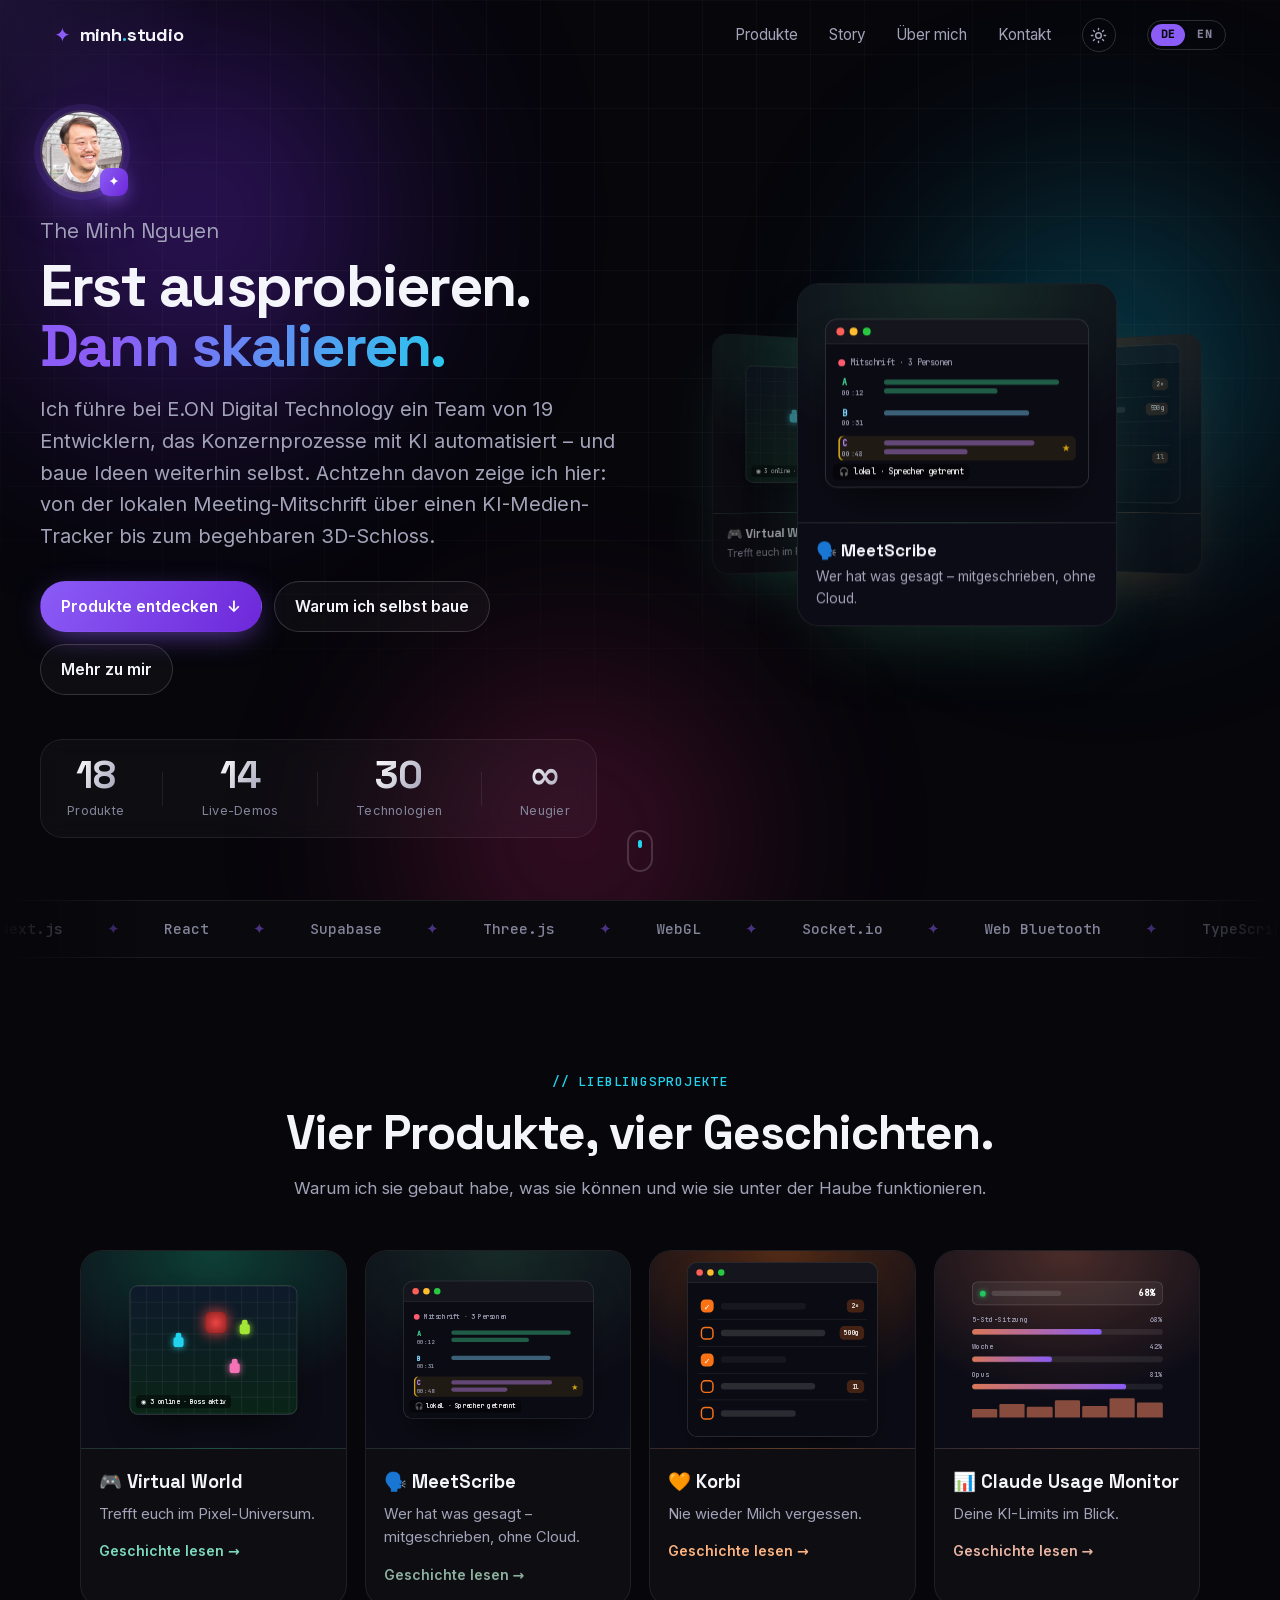
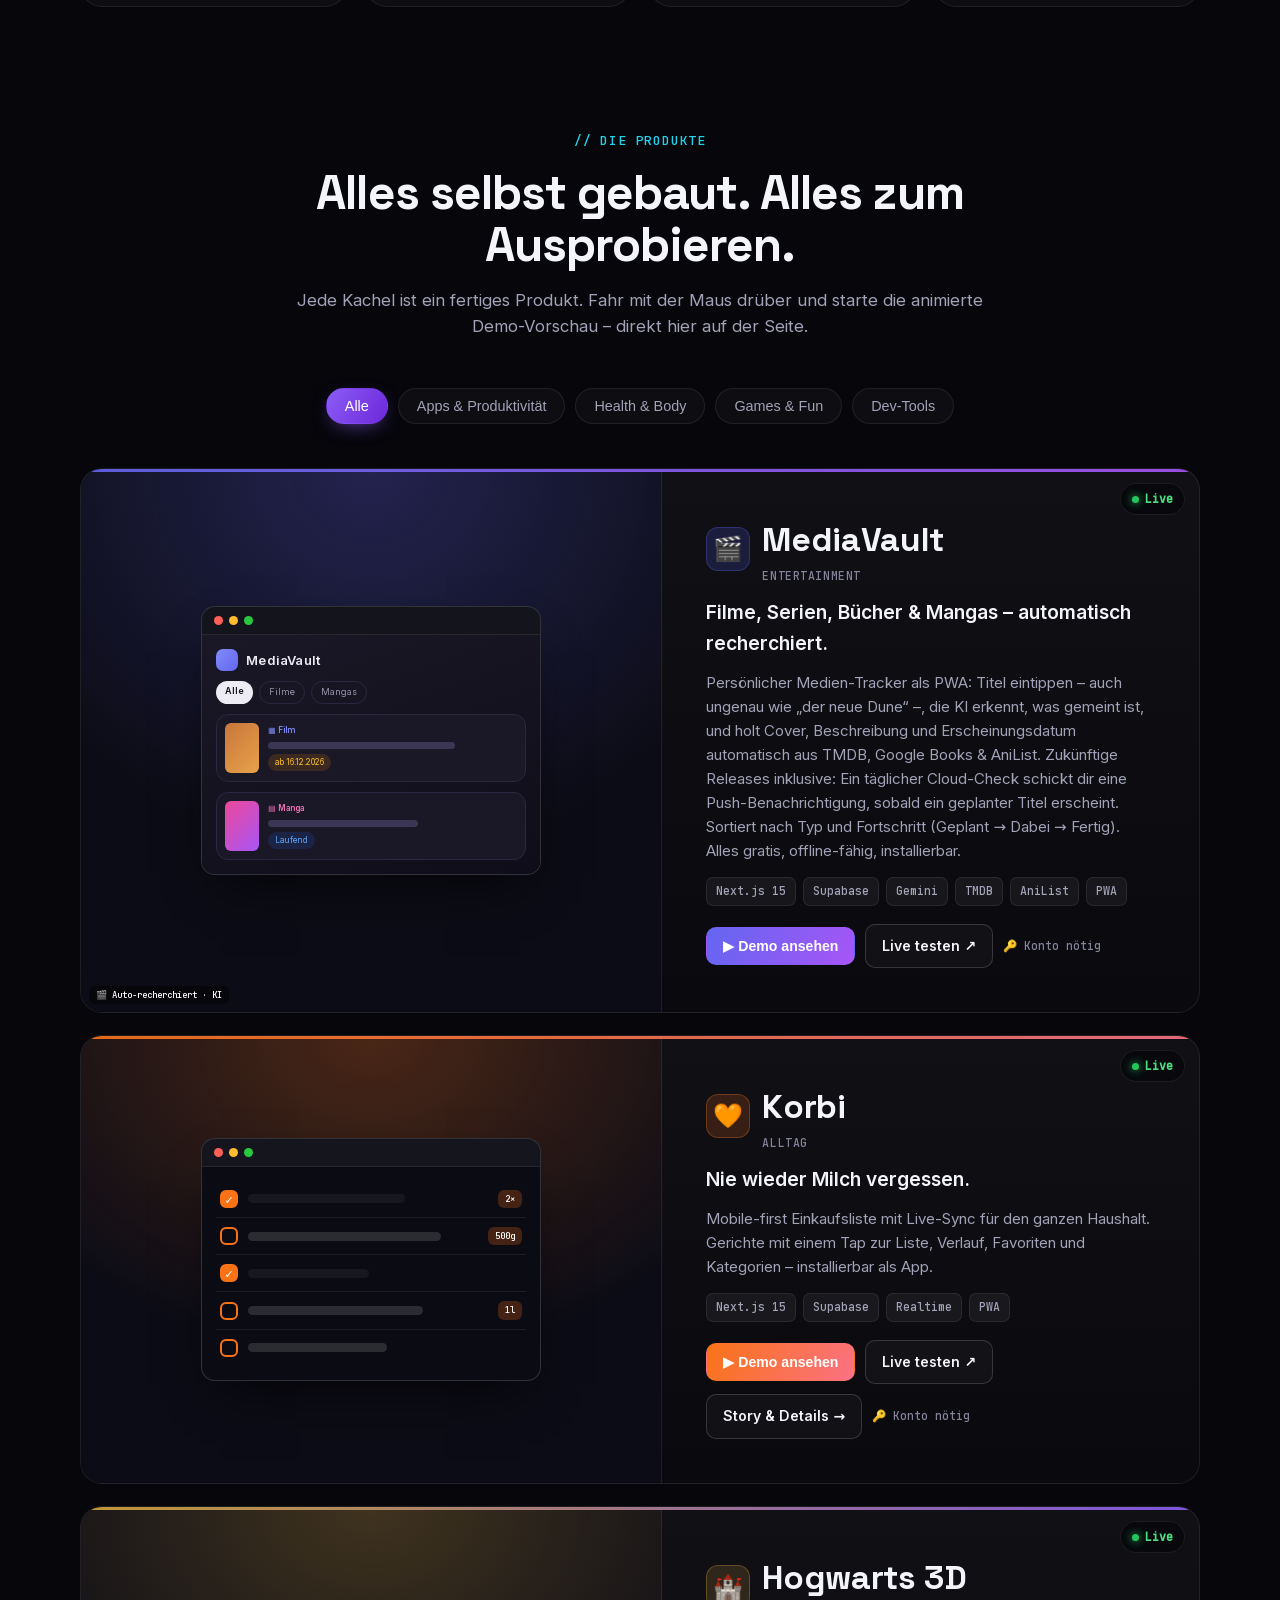
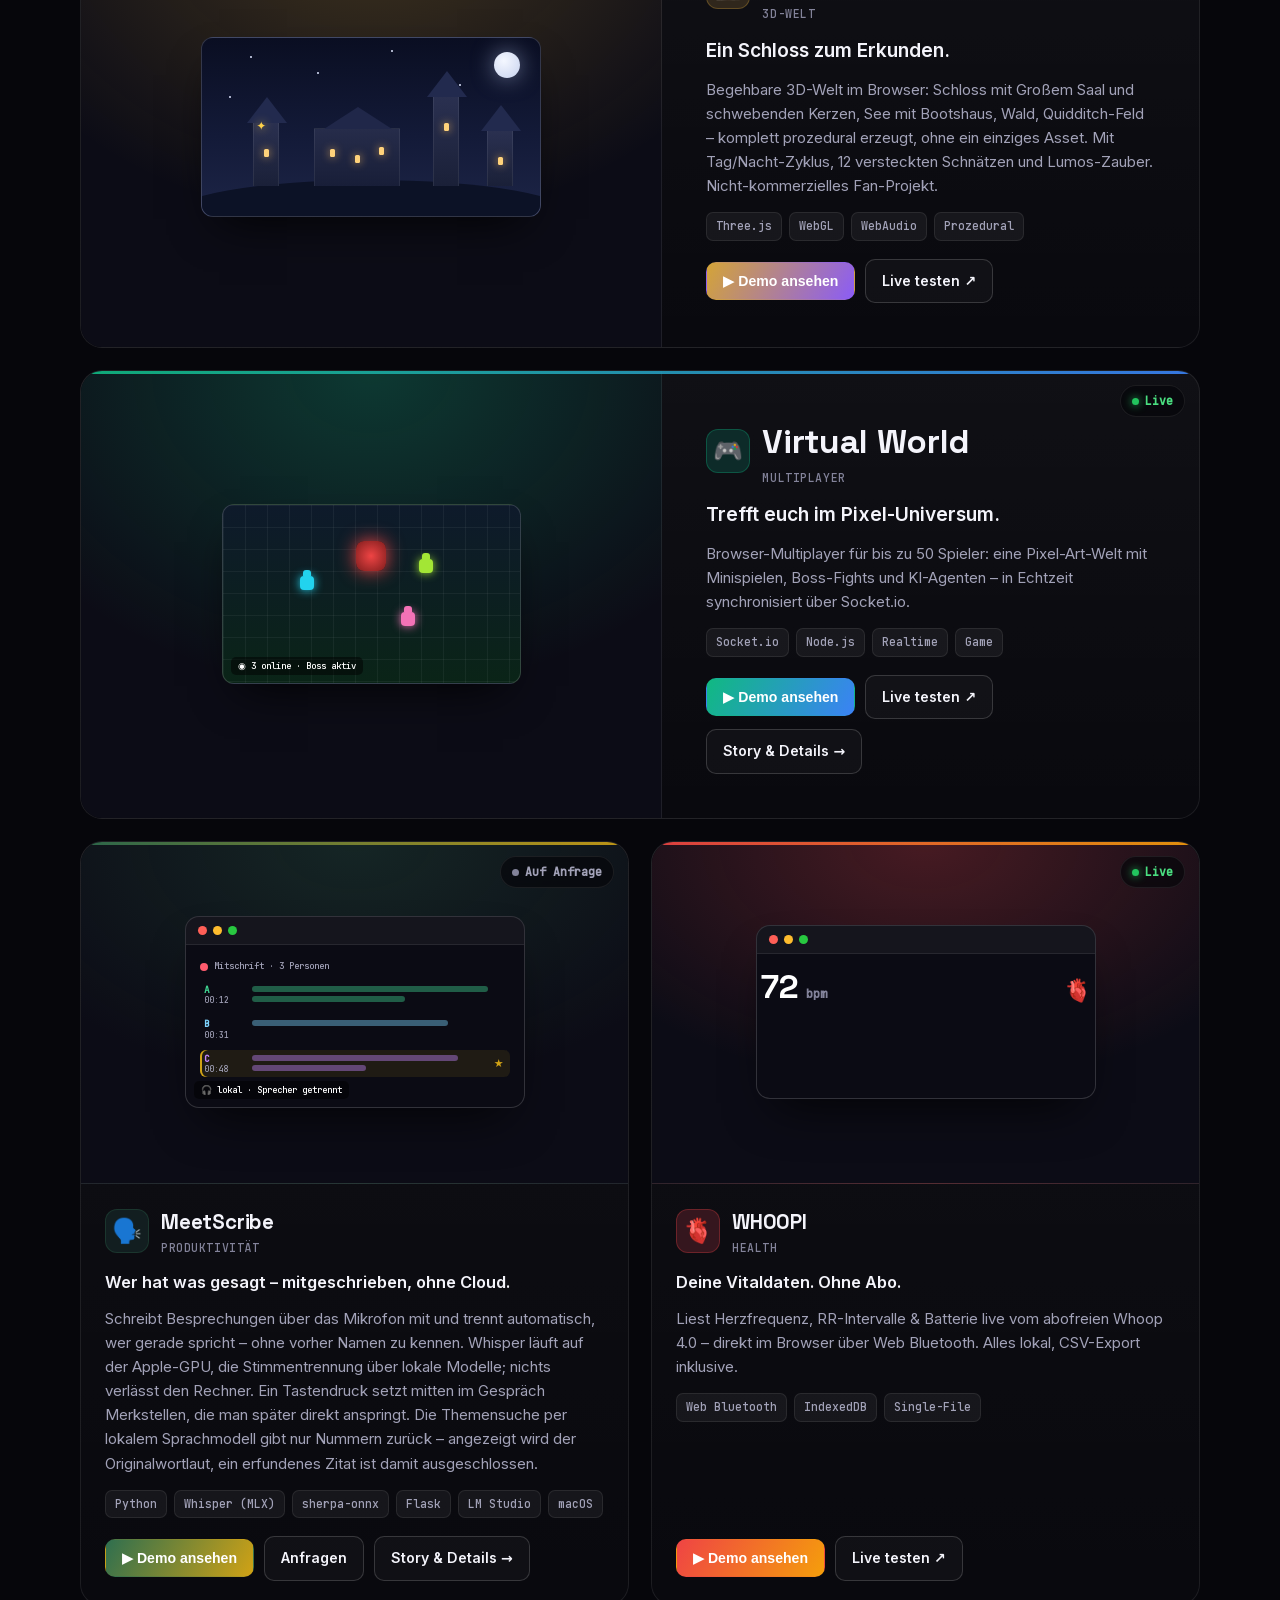
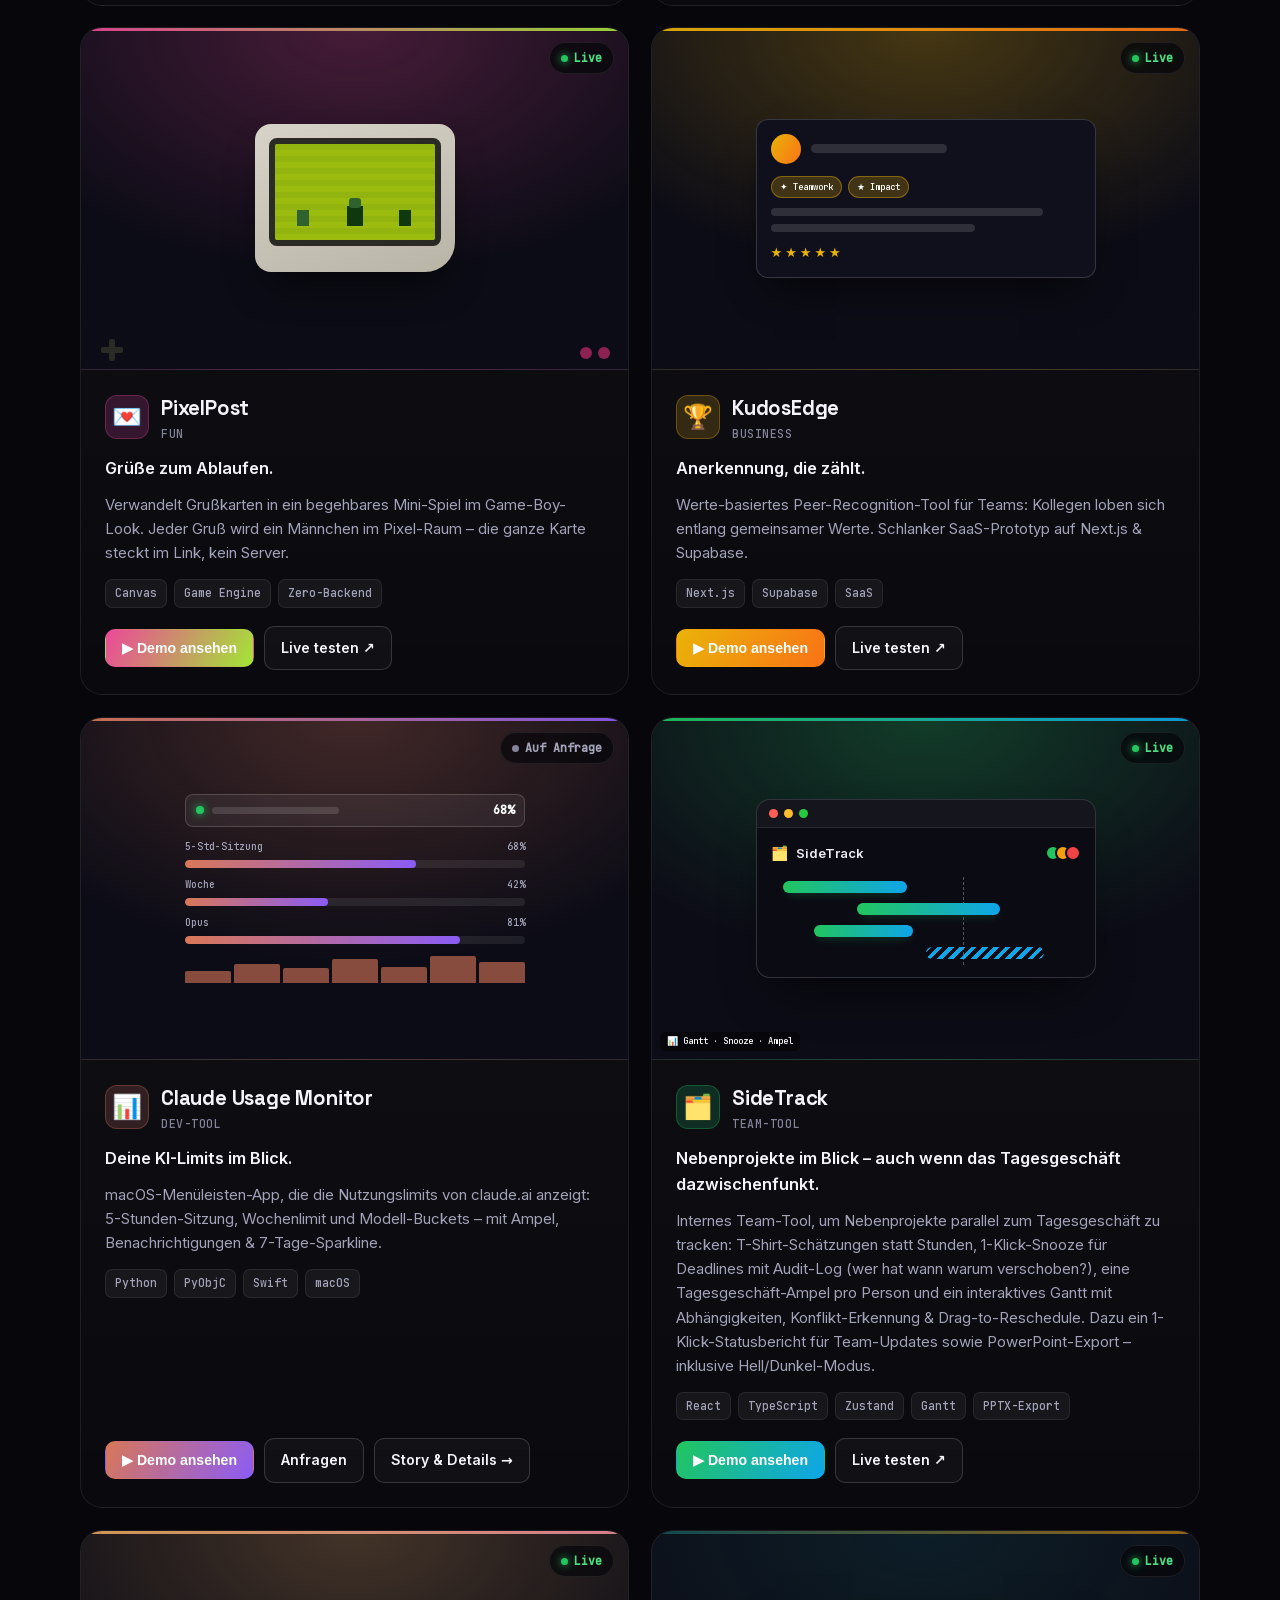
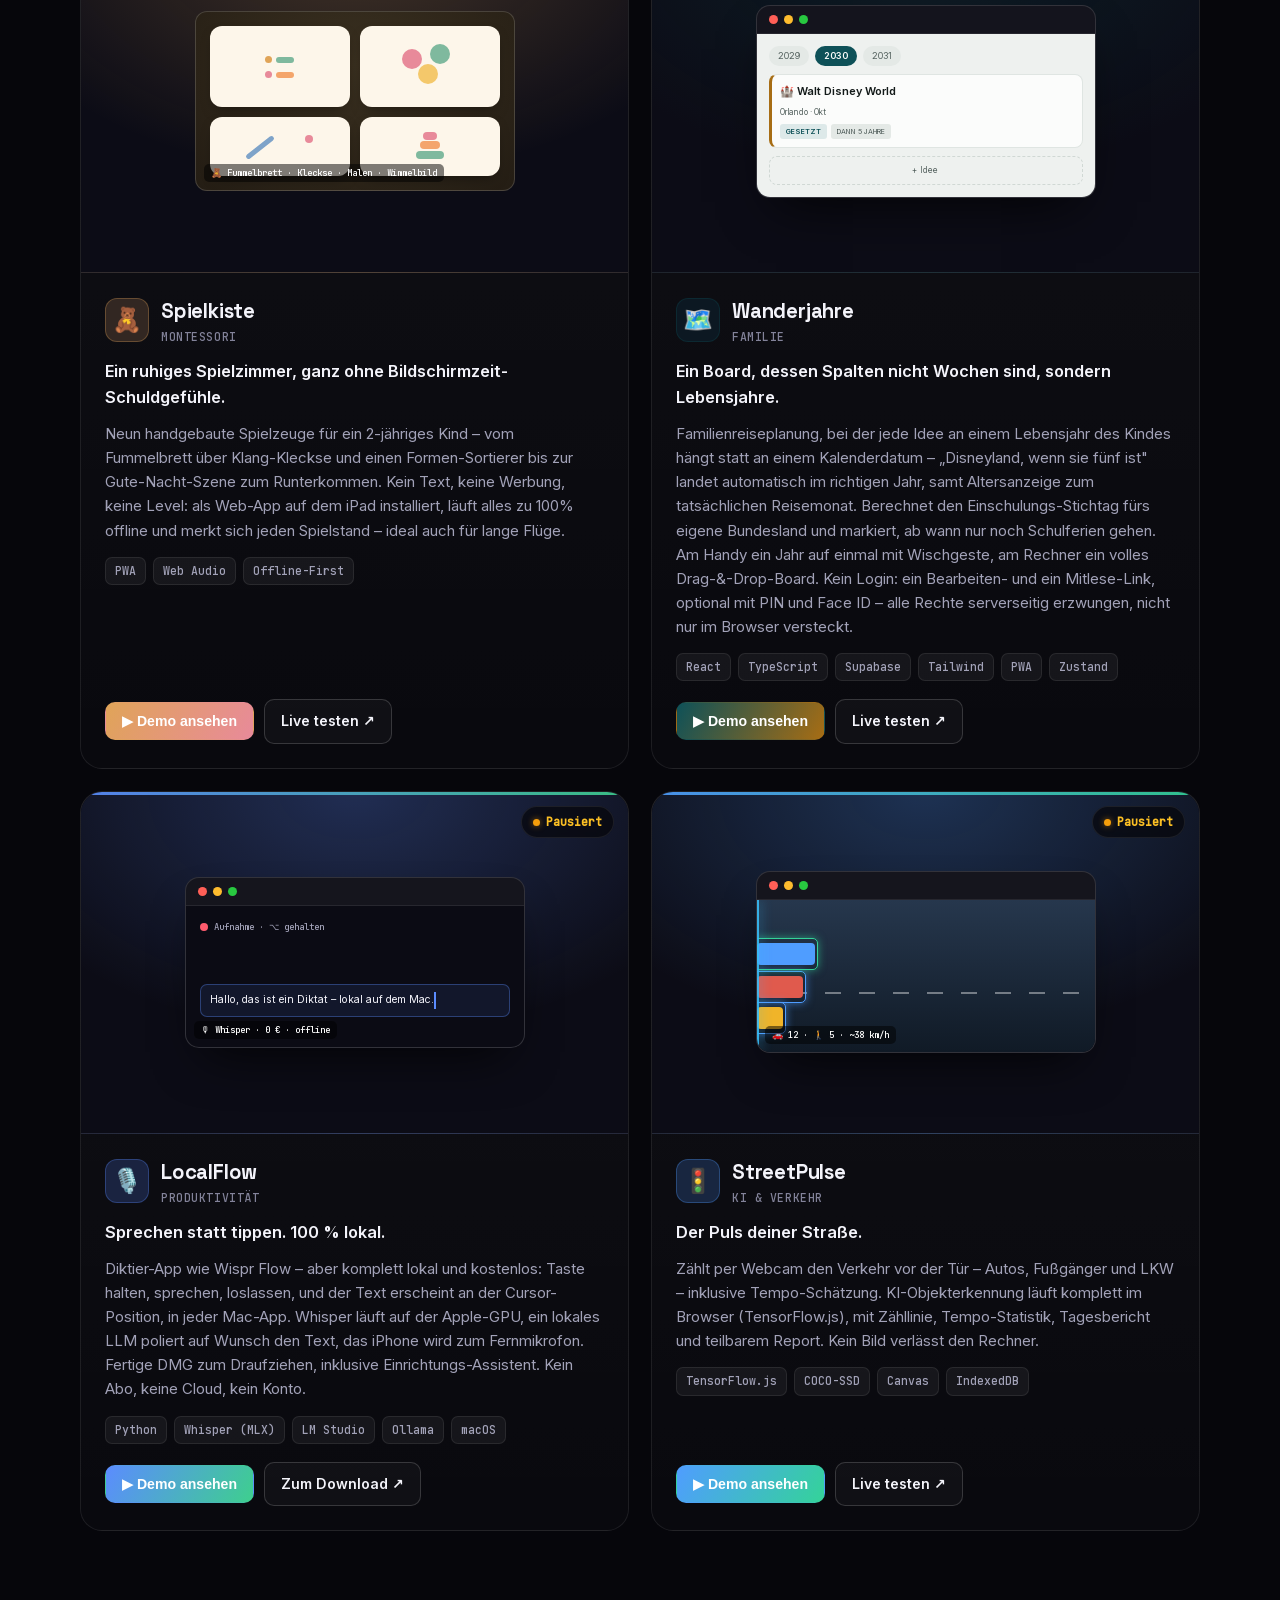
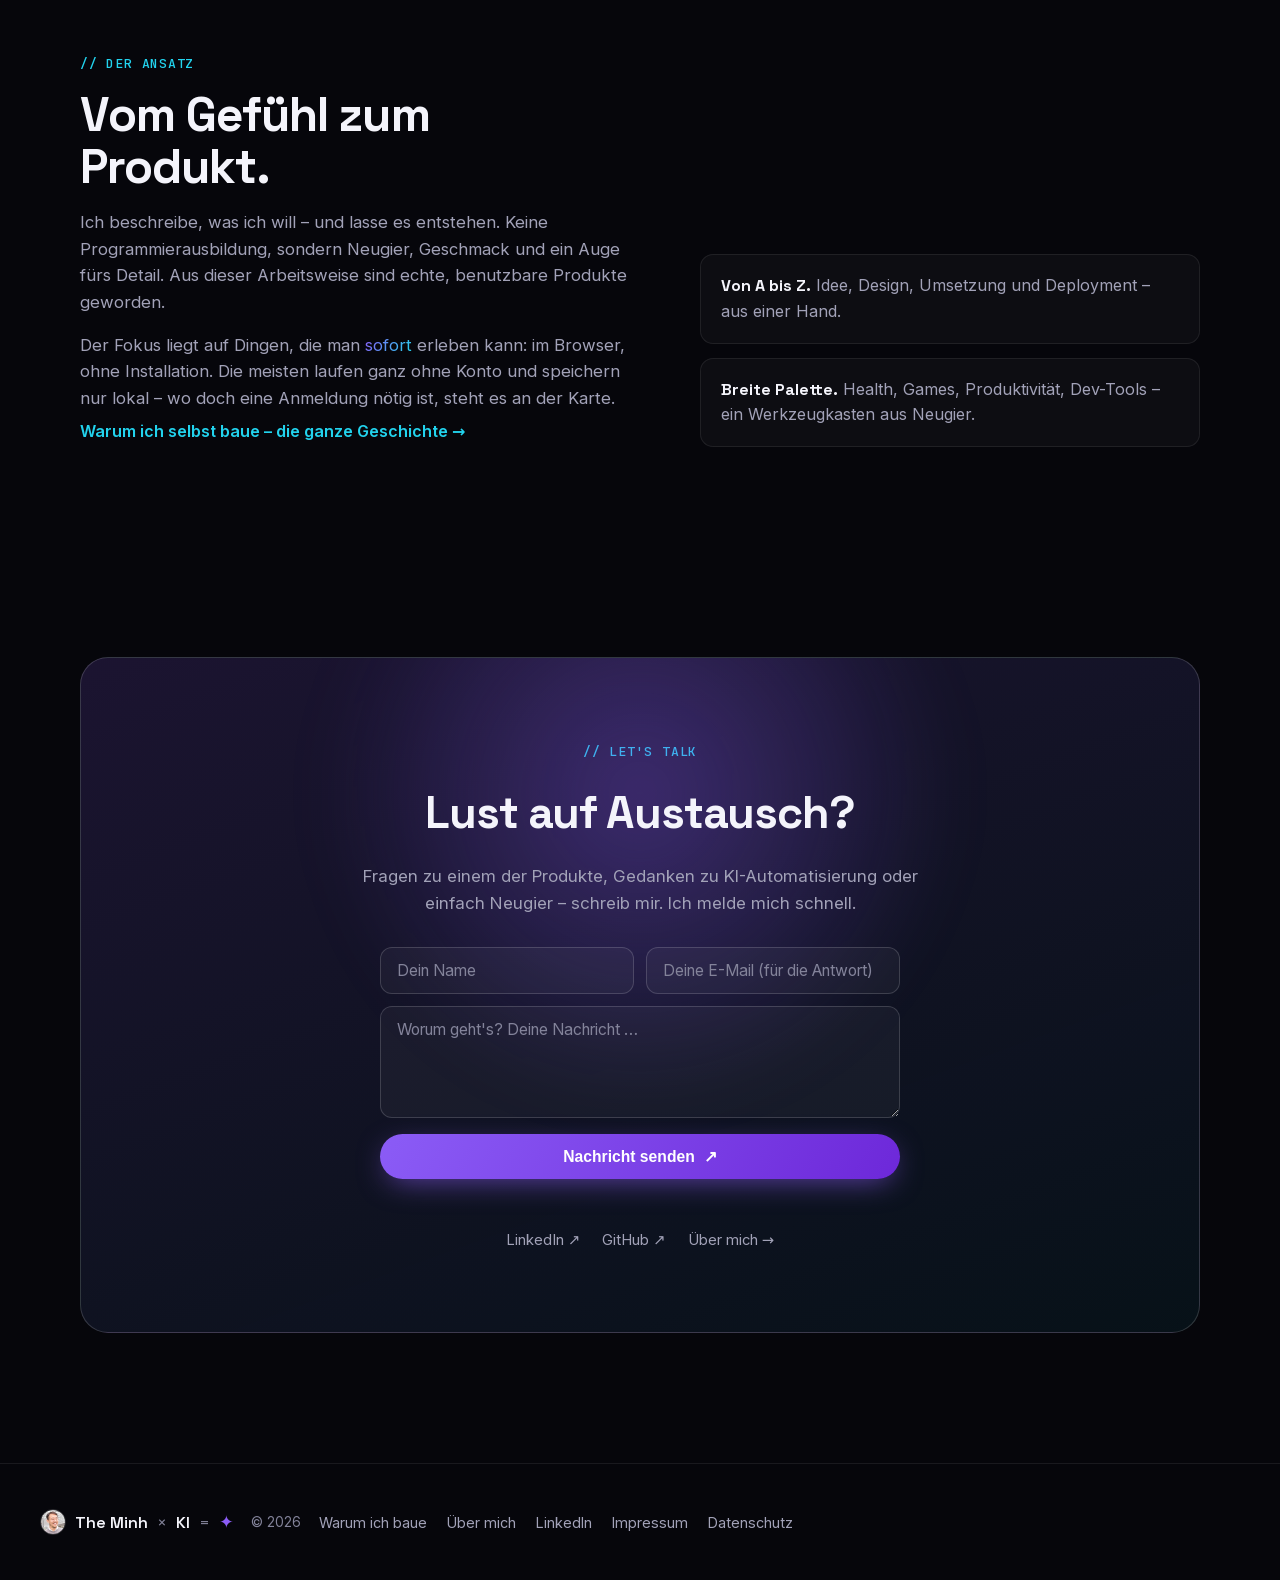
==== commit abad2001: "Review-Fixes: pausierte Produkte nicht mehr groß/vorn, Galerie-Zustand bei Sprachwechsel, Fokus nach" ====
--- a/index.html
+++ b/index.html
@@ -4,7 +4,7 @@
   <meta charset="UTF-8" />
   <meta name="viewport" content="width=device-width, initial-scale=1.0" />
   <title>The Minh Nguyen · Erst ausprobieren. Dann skalieren.</title>
-  <meta name="description" content="The Minh Nguyen führt ein Team, das Konzernprozesse mit KI automatisiert – und baut Ideen weiterhin selbst. Achtzehn eigene Produkte, von der lokalen KI-Diktier-App bis zum begehbaren 3D-Schloss." />
+  <meta name="description" content="The Minh Nguyen führt ein Team, das Konzernprozesse mit KI automatisiert – und baut Ideen weiterhin selbst. Eigene Produkte zum Ausprobieren – von der lokalen Meeting-Mitschrift bis zum begehbaren 3D-Schloss." />
   <link rel="canonical" href="https://theminhnguyen.github.io/" />
   <meta name="theme-color" content="#06060b" />
 
@@ -90,7 +90,7 @@
         <span data-i18n="heroLead">Ich führe bei E.ON Digital Technology ein Team von 19 Entwicklern, das
         Konzernprozesse mit KI automatisiert – und baue Ideen weiterhin selbst.</span>
         <span data-count-word="products">Achtzehn</span> <span data-i18n="heroSubRest">davon zeige ich hier: von der lokalen
-        KI-Diktier-App über einen KI-Medien-Tracker bis zum begehbaren 3D-Schloss.</span>
+        Meeting-Mitschrift über einen KI-Medien-Tracker bis zum begehbaren 3D-Schloss.</span>
       </p>
       <div class="hero-actions reveal">
         <a class="btn btn-primary" href="#produkte">
@@ -261,7 +261,7 @@
       <span class="lightbox-title" id="lightbox-title"></span>
       <div class="lightbox-actions">
         <a class="lightbox-open" id="lightbox-live" target="_blank" rel="noopener" hidden>Live testen ↗</a>
-        <a class="lightbox-open" id="lightbox-contact" href="#kontakt" data-i18n="lightboxContact">Fragen? Schreib mir ↗</a>
+        <a class="lightbox-open" id="lightbox-contact" href="#kontakt" data-i18n="lightboxContact">Fragen? Schreib mir →</a>
         <button class="lightbox-close" id="lightbox-close" type="button" aria-label="Demo schließen" data-i18n-aria-label="lightboxCloseAria">✕</button>
       </div>
     </div>
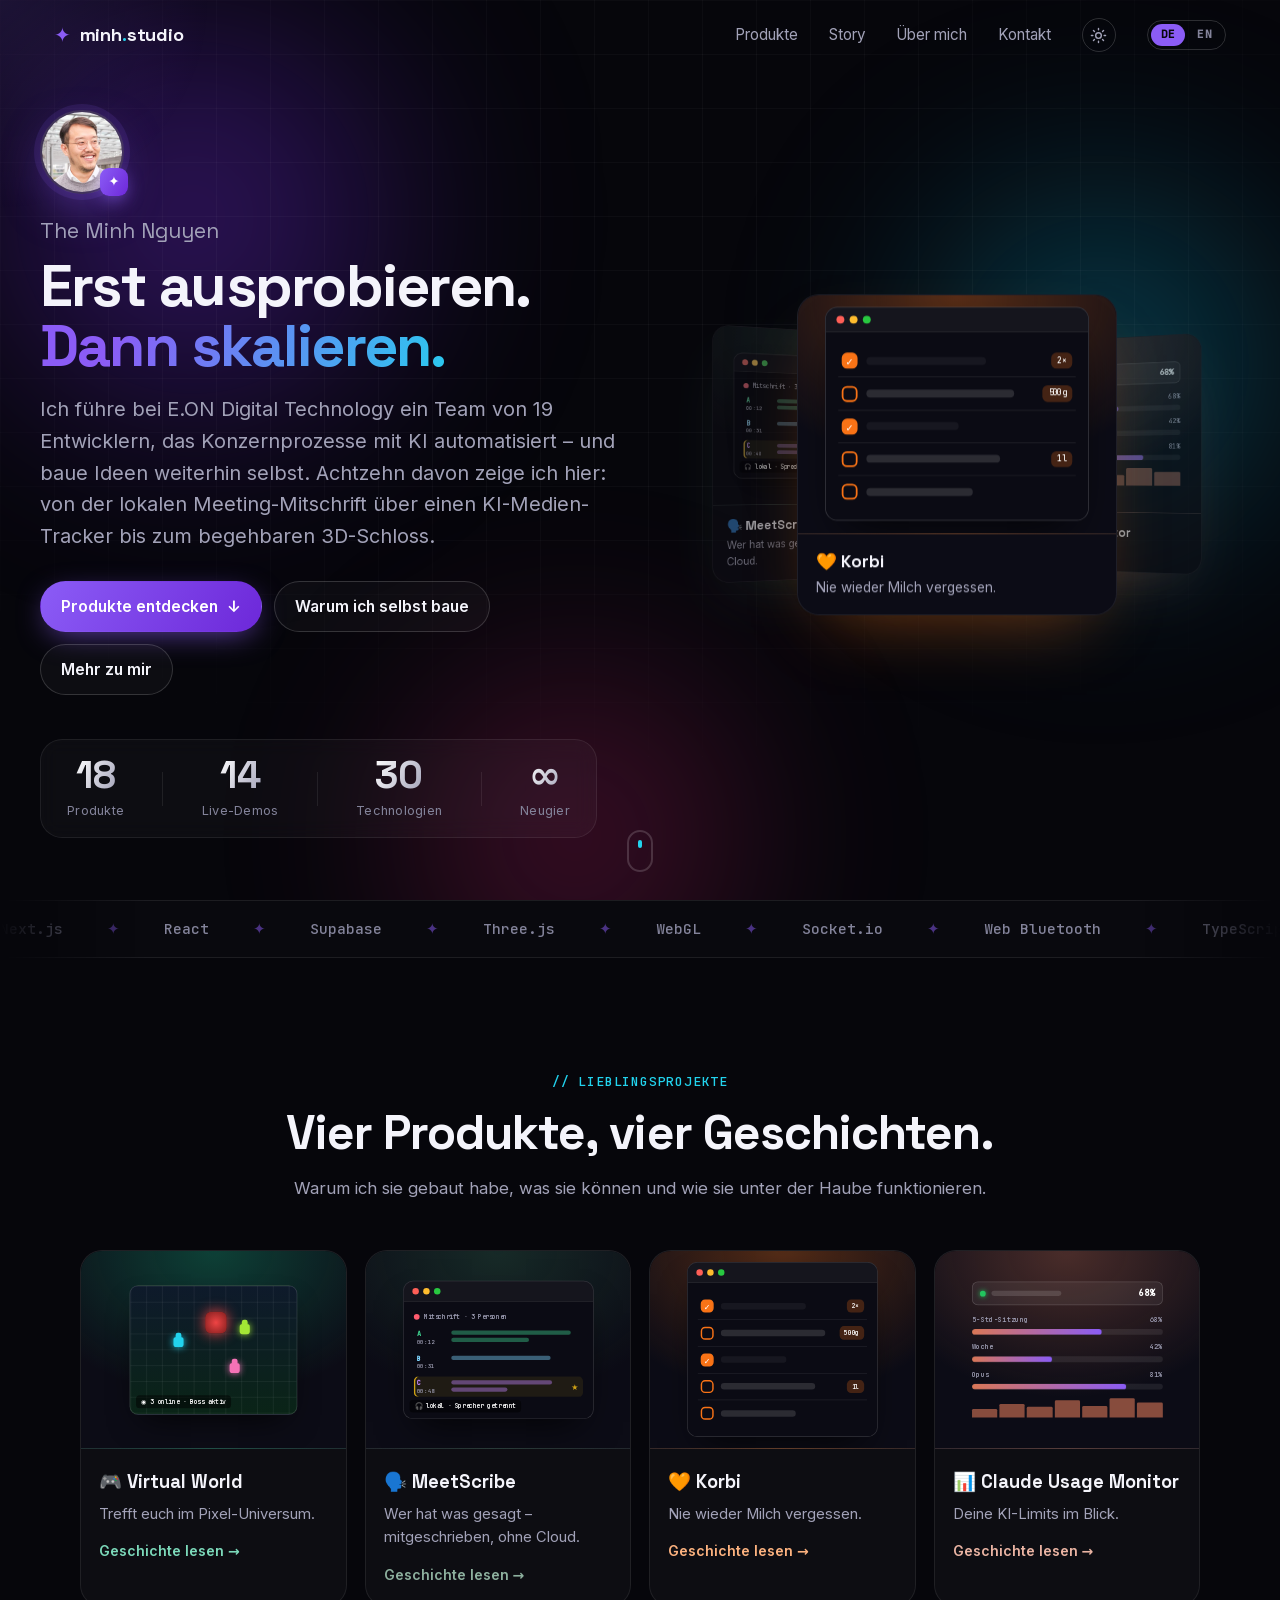
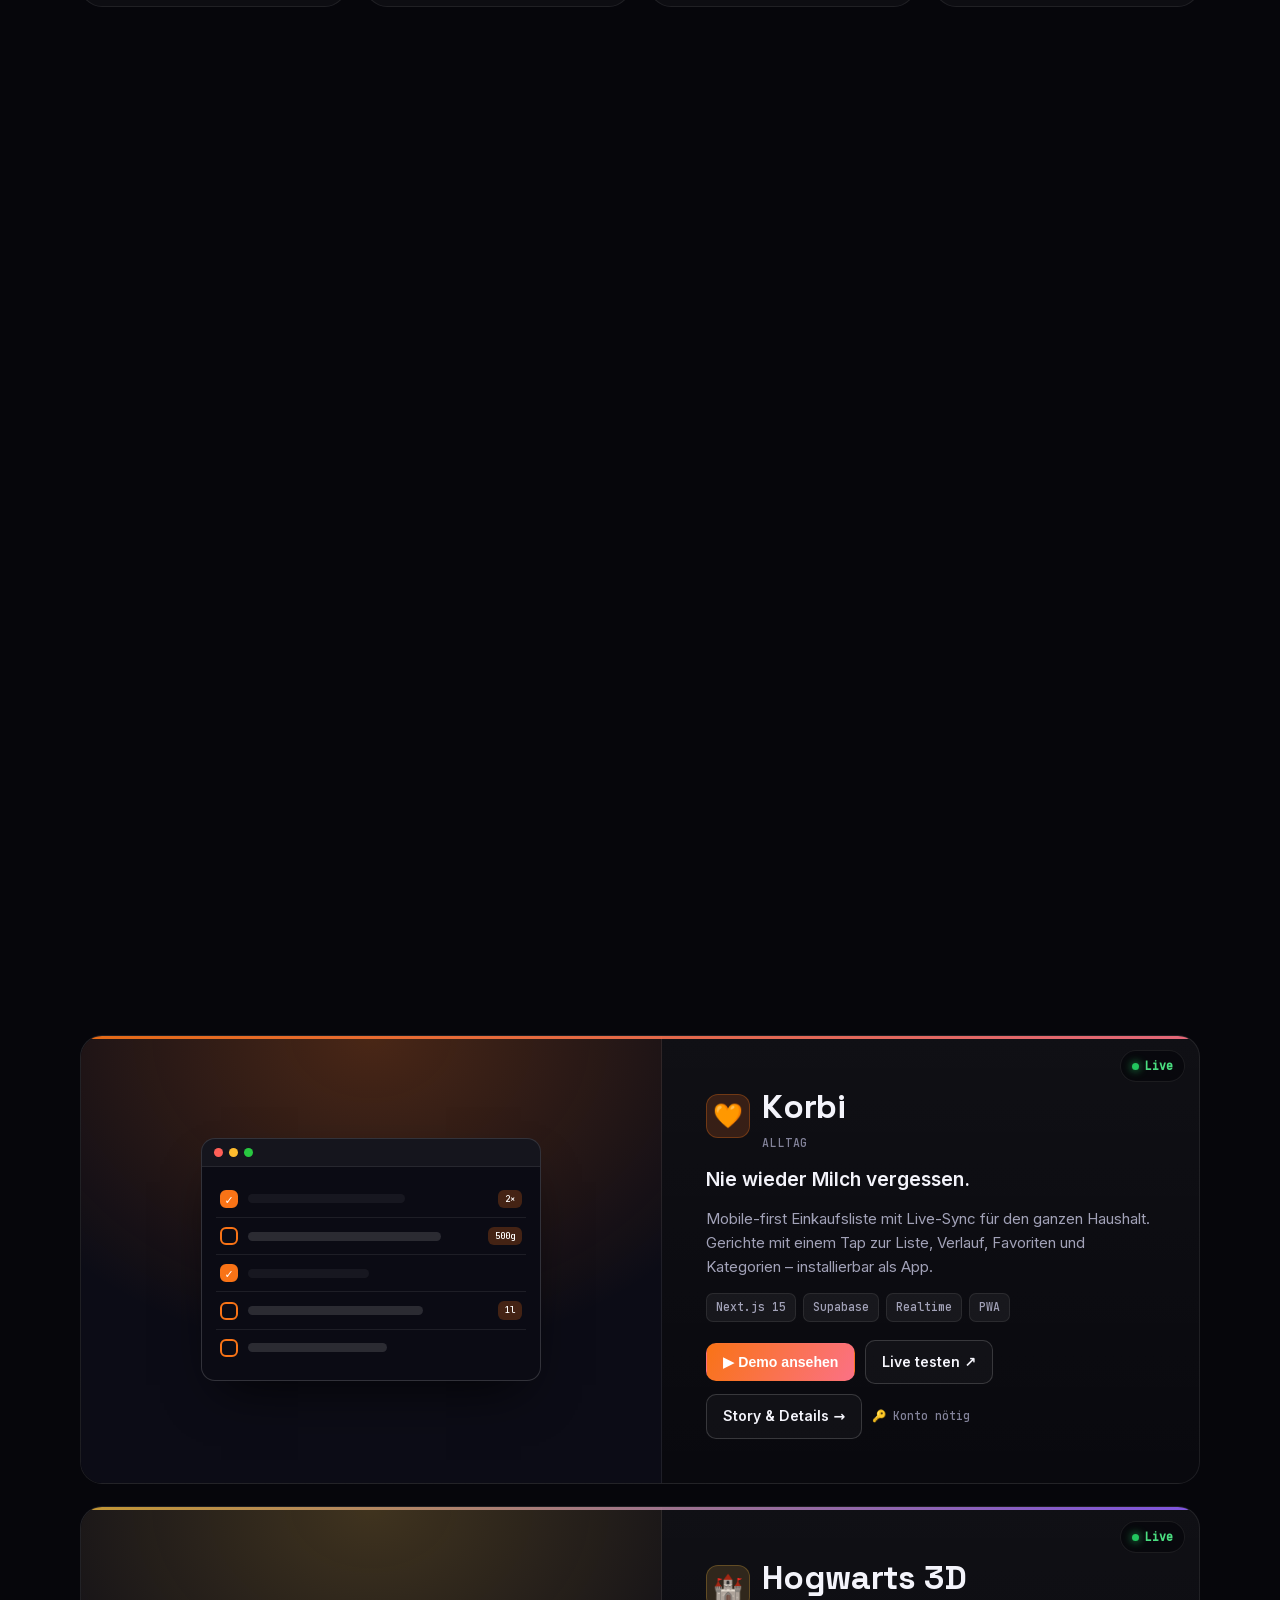
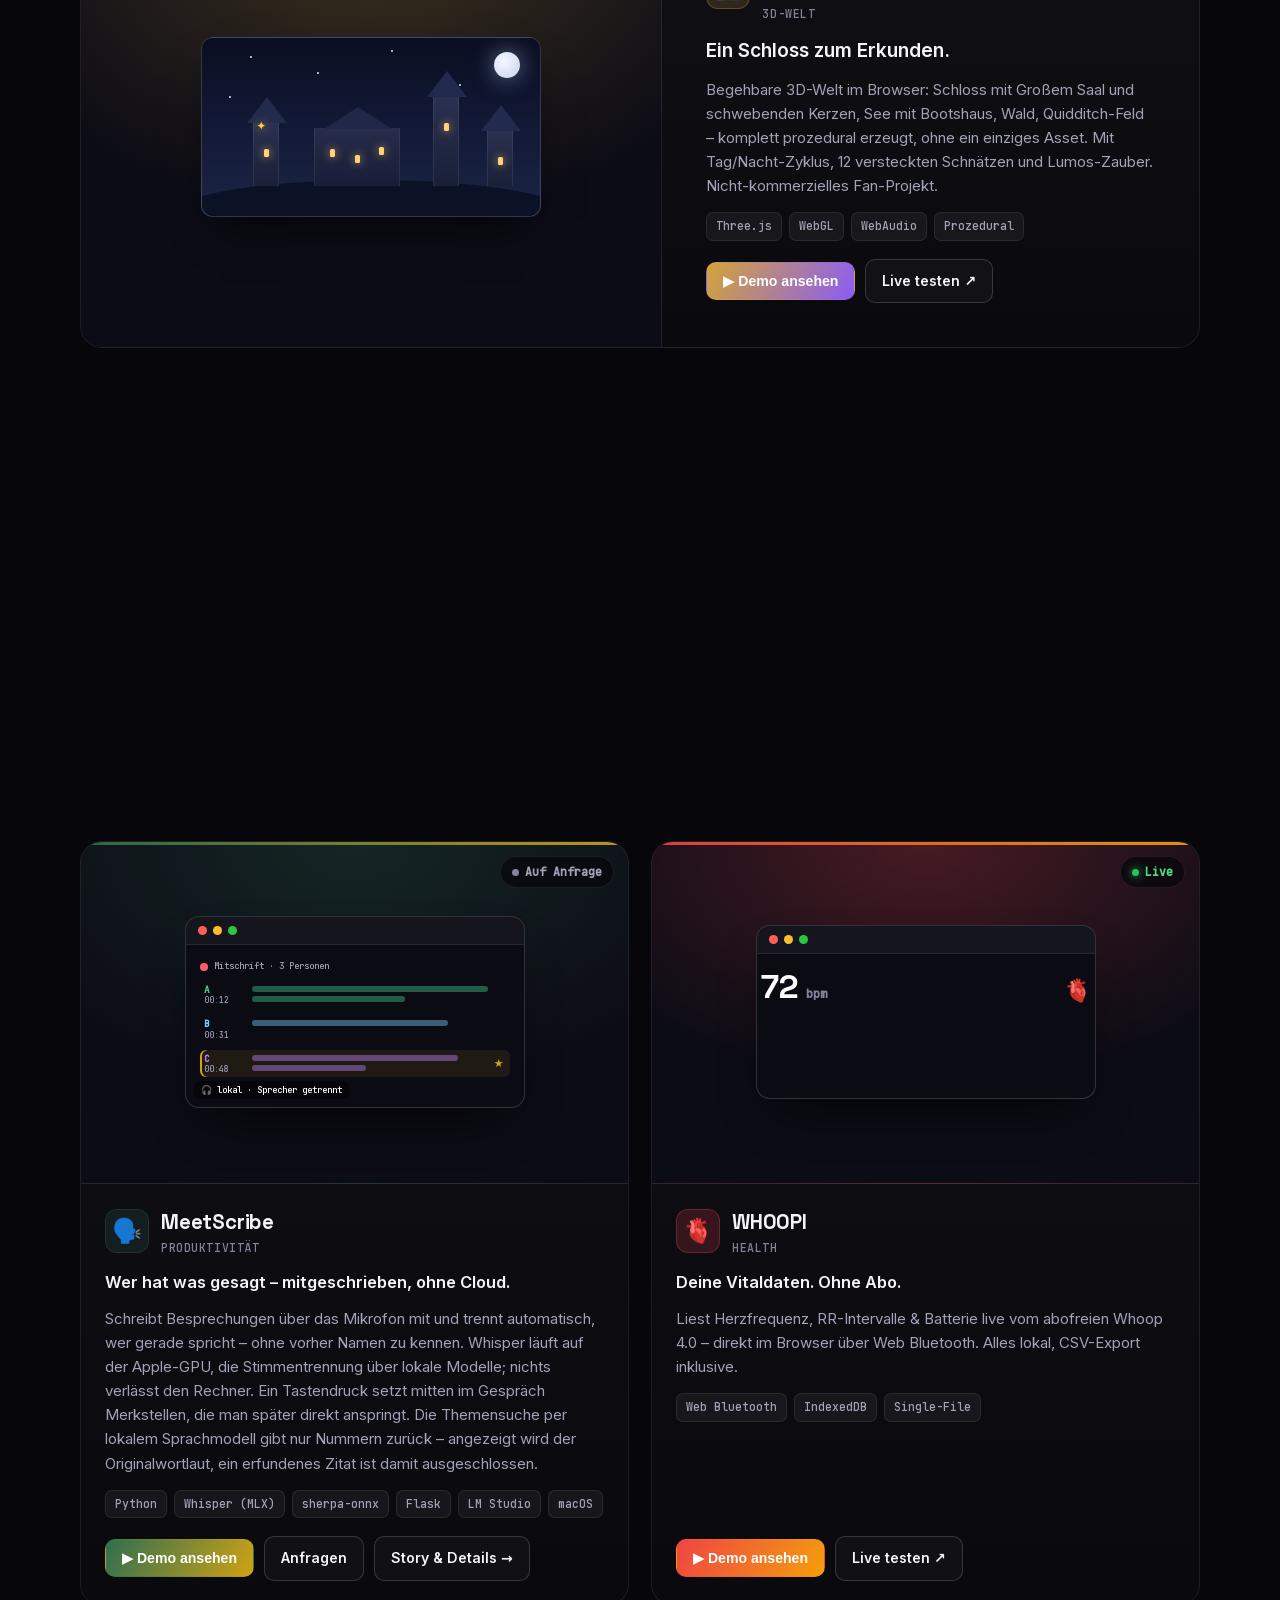
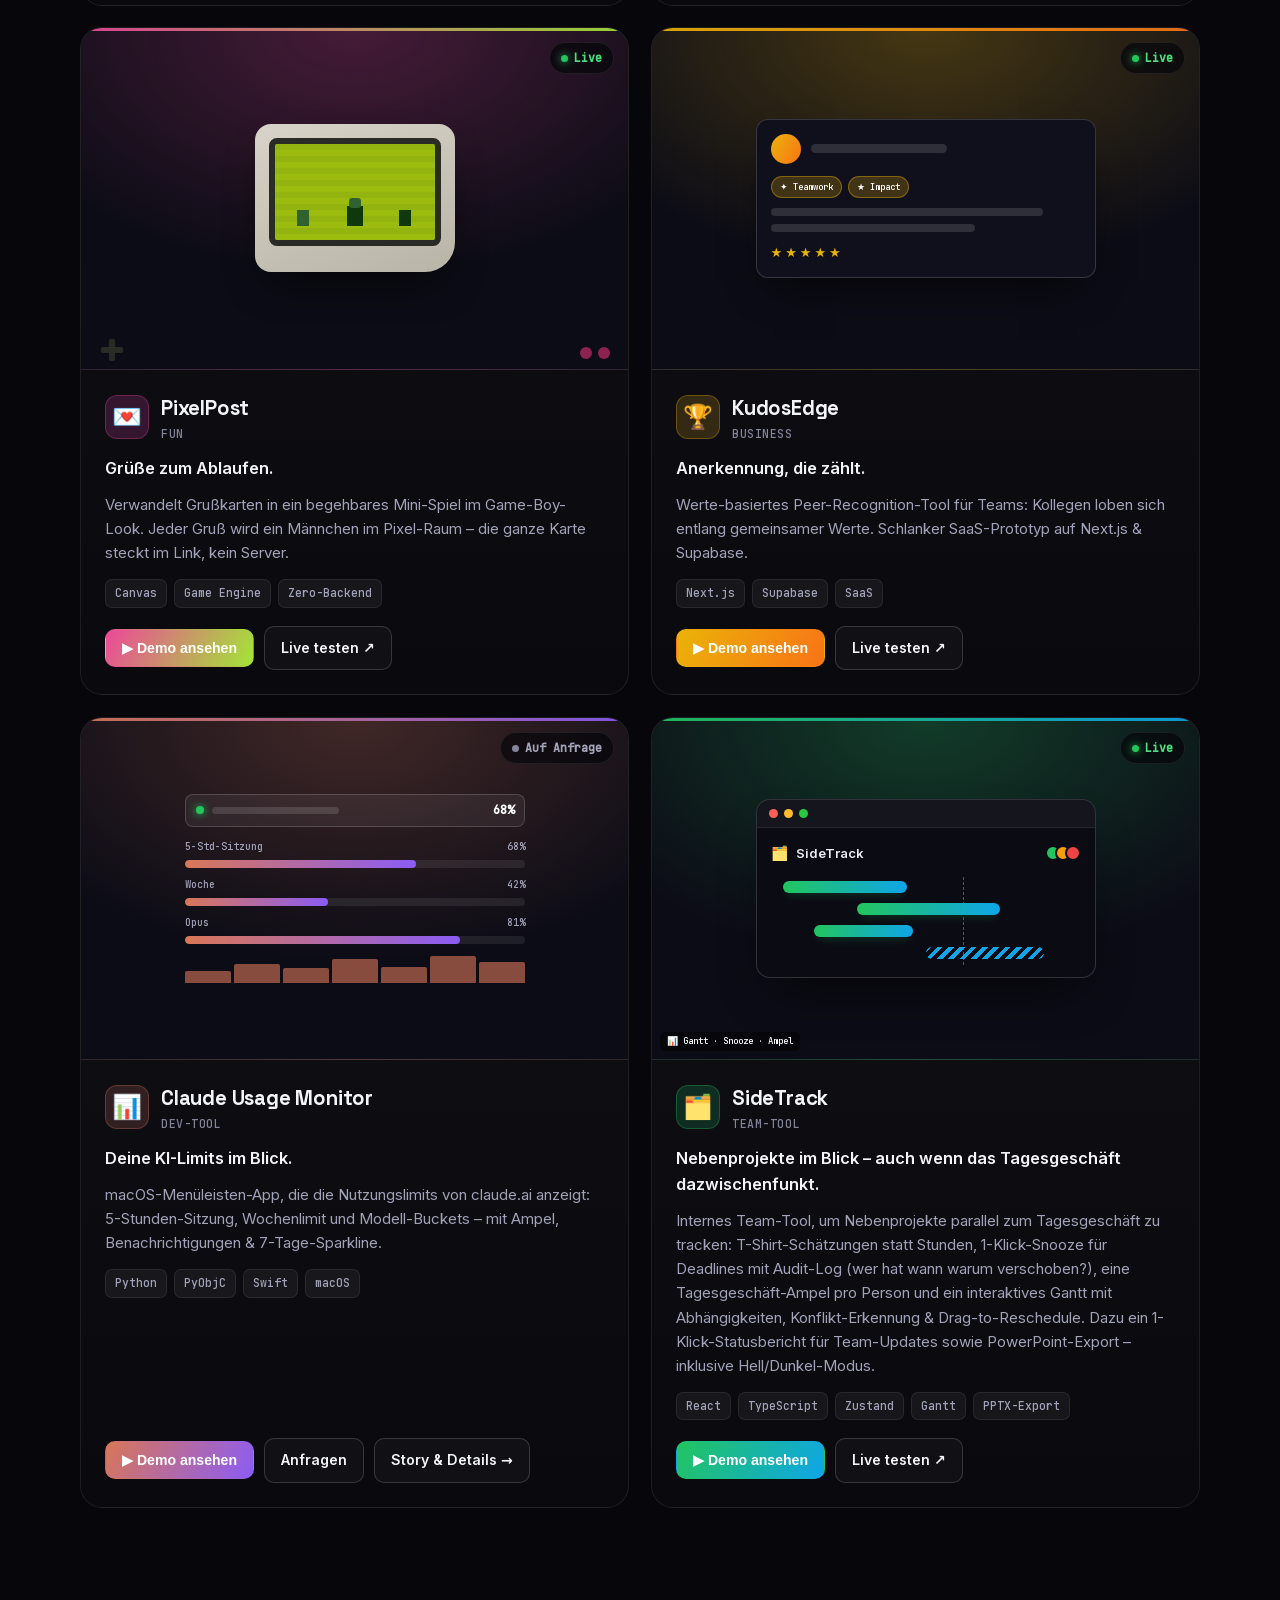
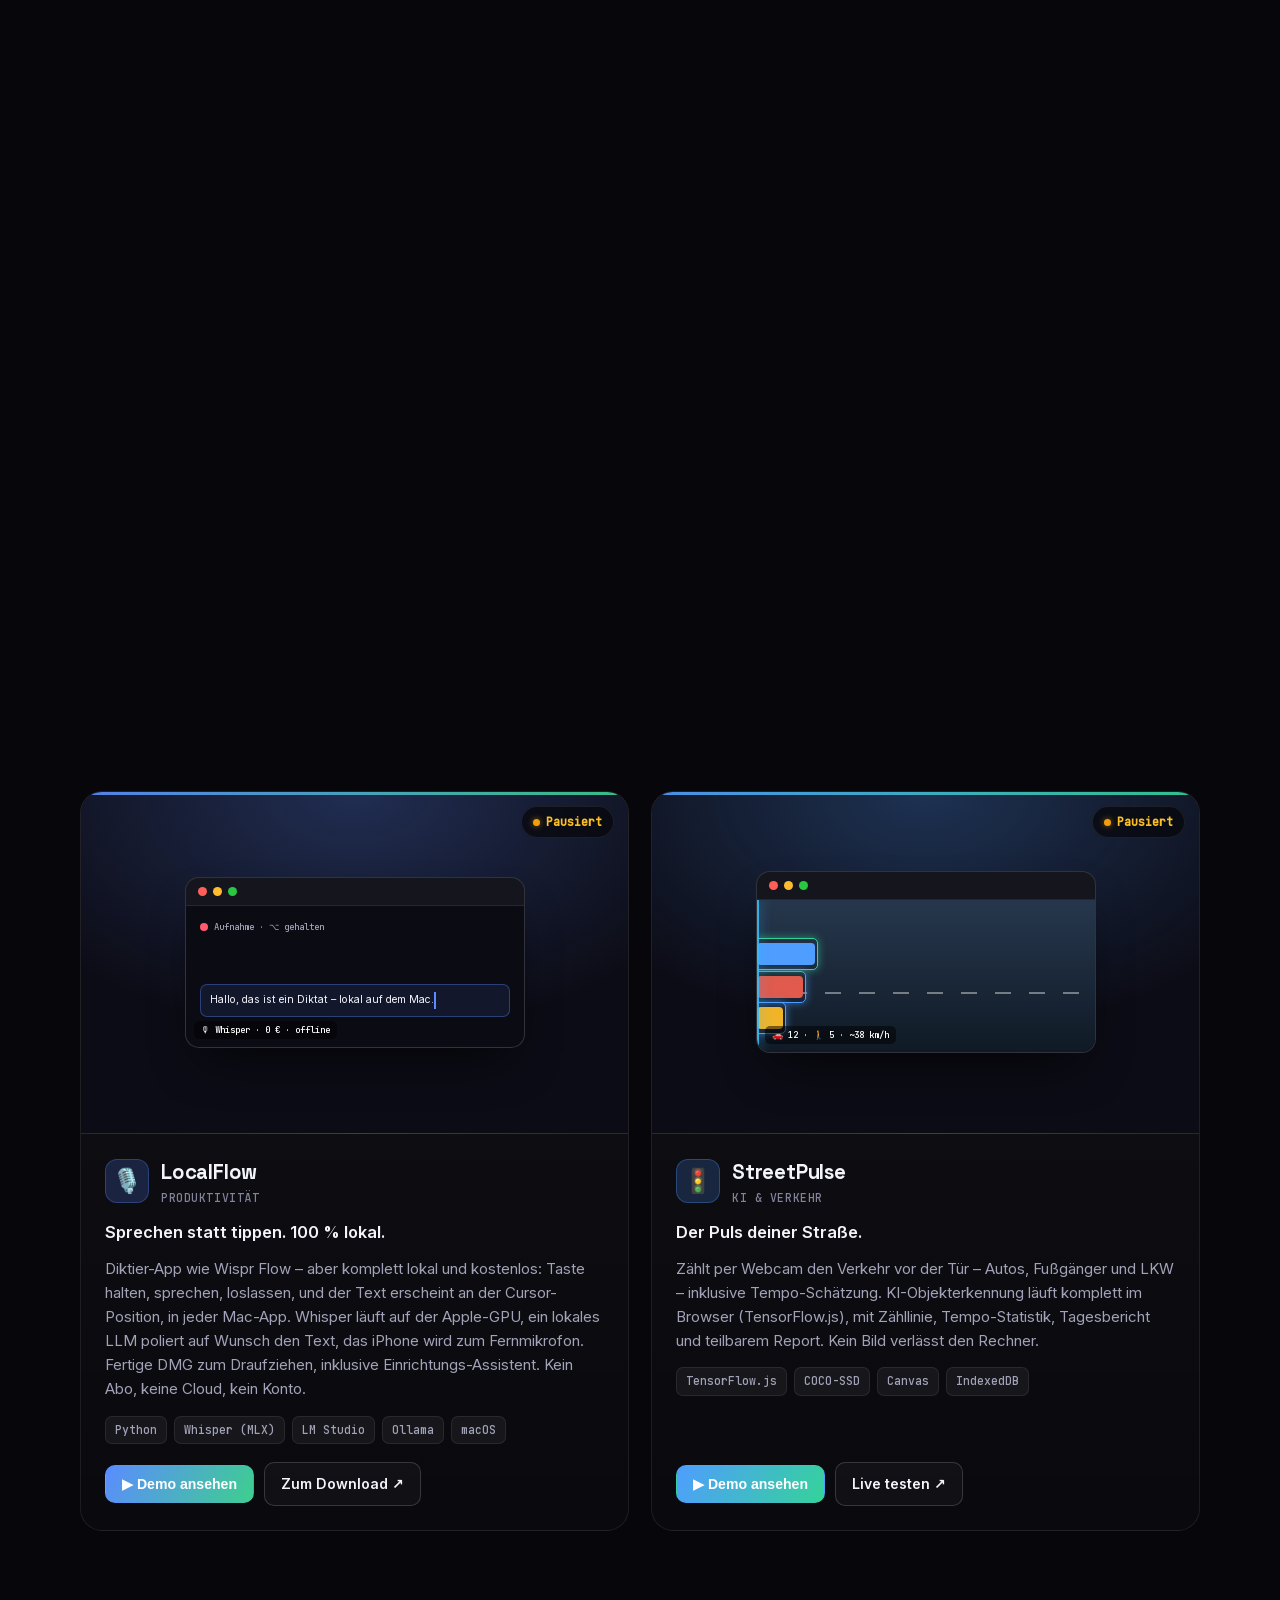
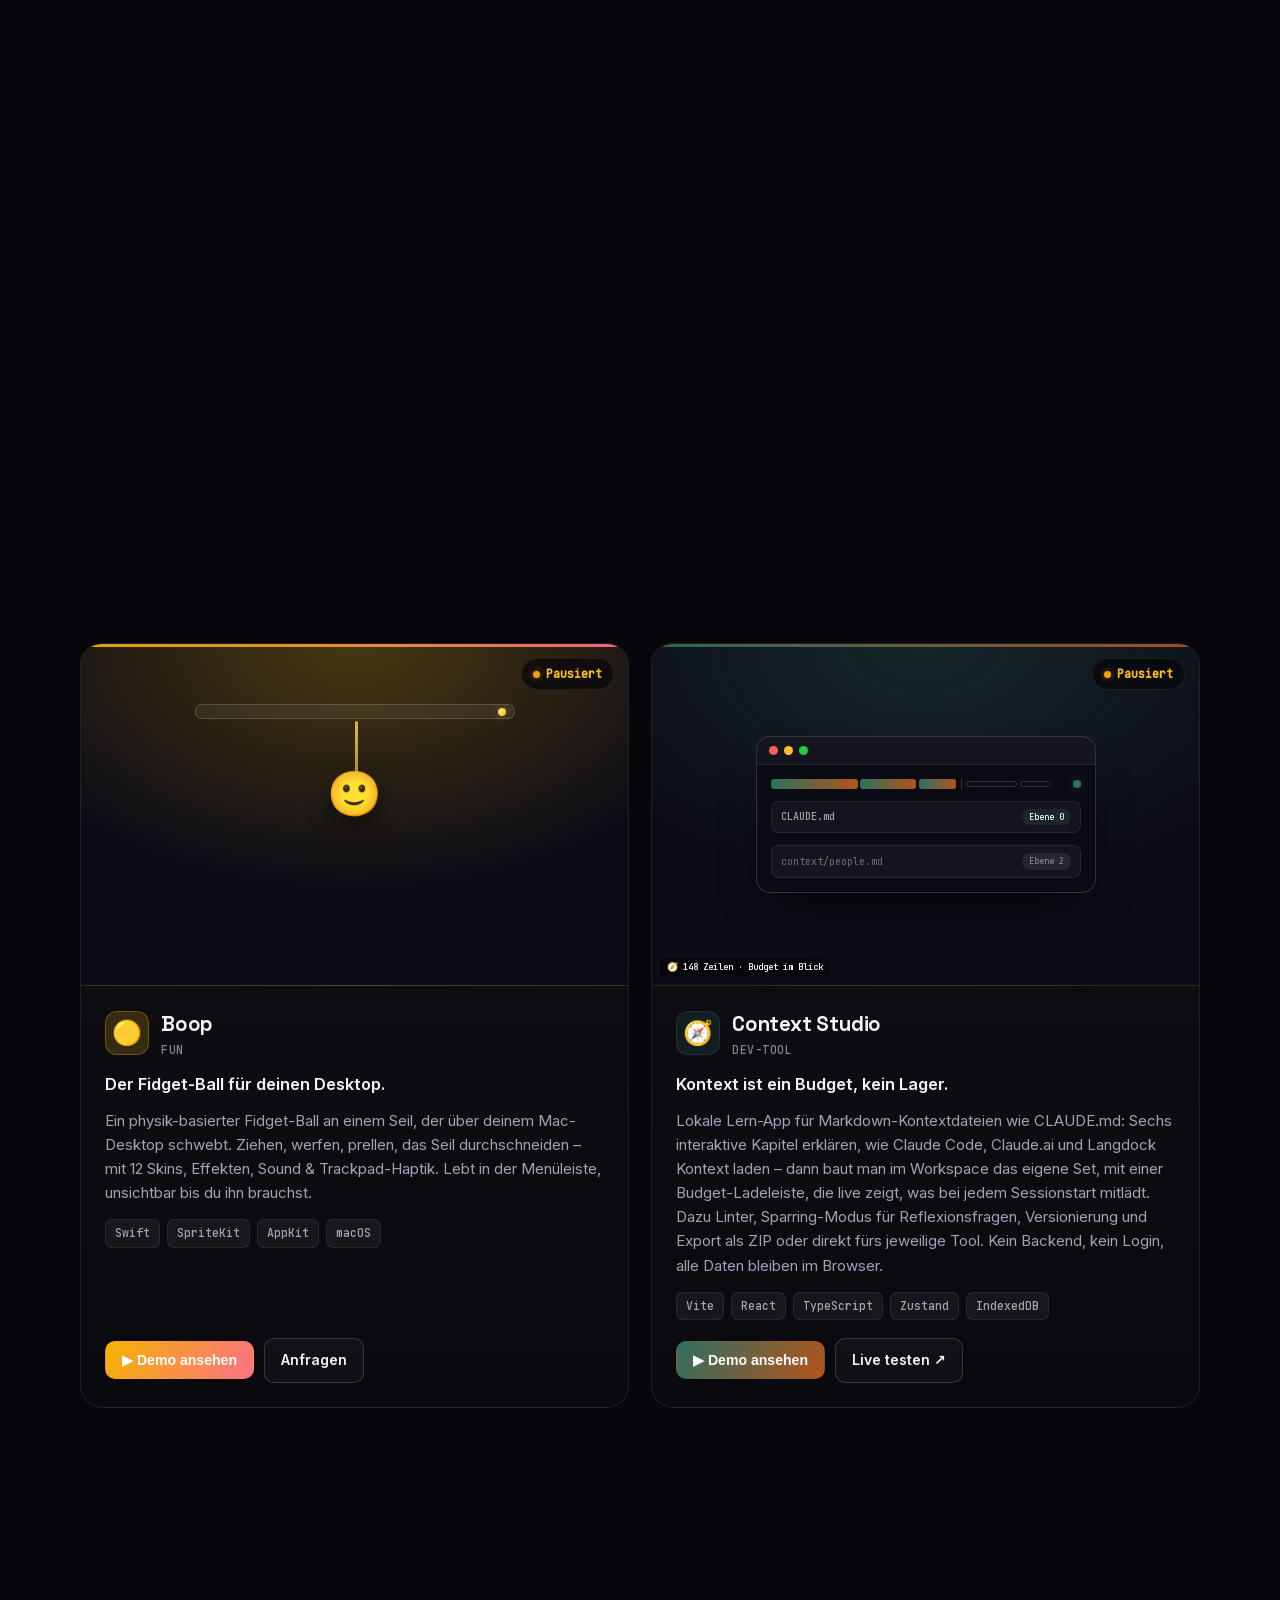
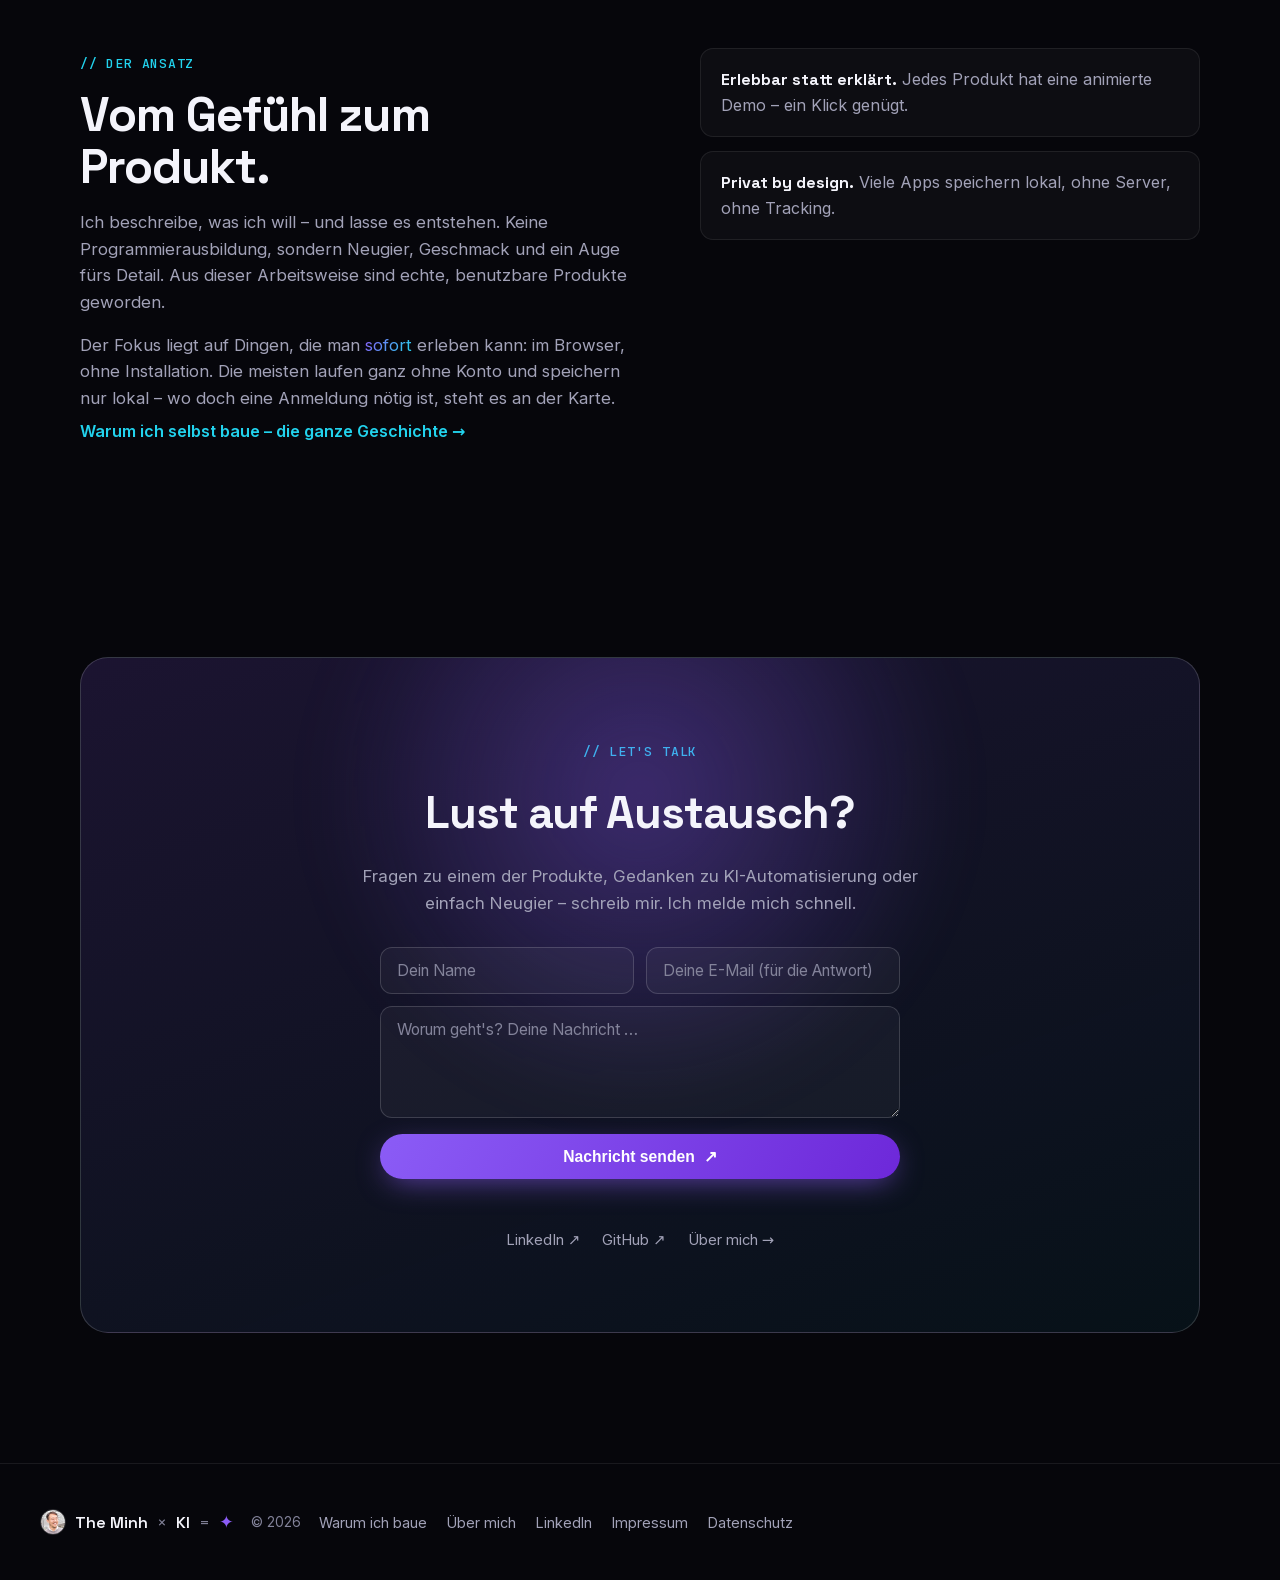
==== commit dc0fc8f4: "Kennzahlen automatisch: stats.json, HTML-Fallbacks und OG-Bild beim Deploy aus data.js Co-authored-b" ====
--- a/index.html
+++ b/index.html
@@ -103,17 +103,17 @@
 
       <div class="hero-stats reveal">
         <div class="stat">
-          <span class="stat-num" data-count="13" data-count-src="products">0</span>
+          <span class="stat-num" data-count="18" data-count-src="products">0</span>
           <span class="stat-label" data-i18n="statProducts">Produkte</span>
         </div>
         <div class="stat-sep"></div>
         <div class="stat">
-          <span class="stat-num" data-count="10" data-count-src="demos">0</span>
+          <span class="stat-num" data-count="14" data-count-src="demos">0</span>
           <span class="stat-label" data-i18n="statDemos">Live-Demos</span>
         </div>
         <div class="stat-sep"></div>
         <div class="stat">
-          <span class="stat-num" data-count="28" data-count-src="tech">0</span>
+          <span class="stat-num" data-count="30" data-count-src="tech">0</span>
           <span class="stat-label" data-i18n="statTech">Technologien</span>
         </div>
         <div class="stat-sep"></div>
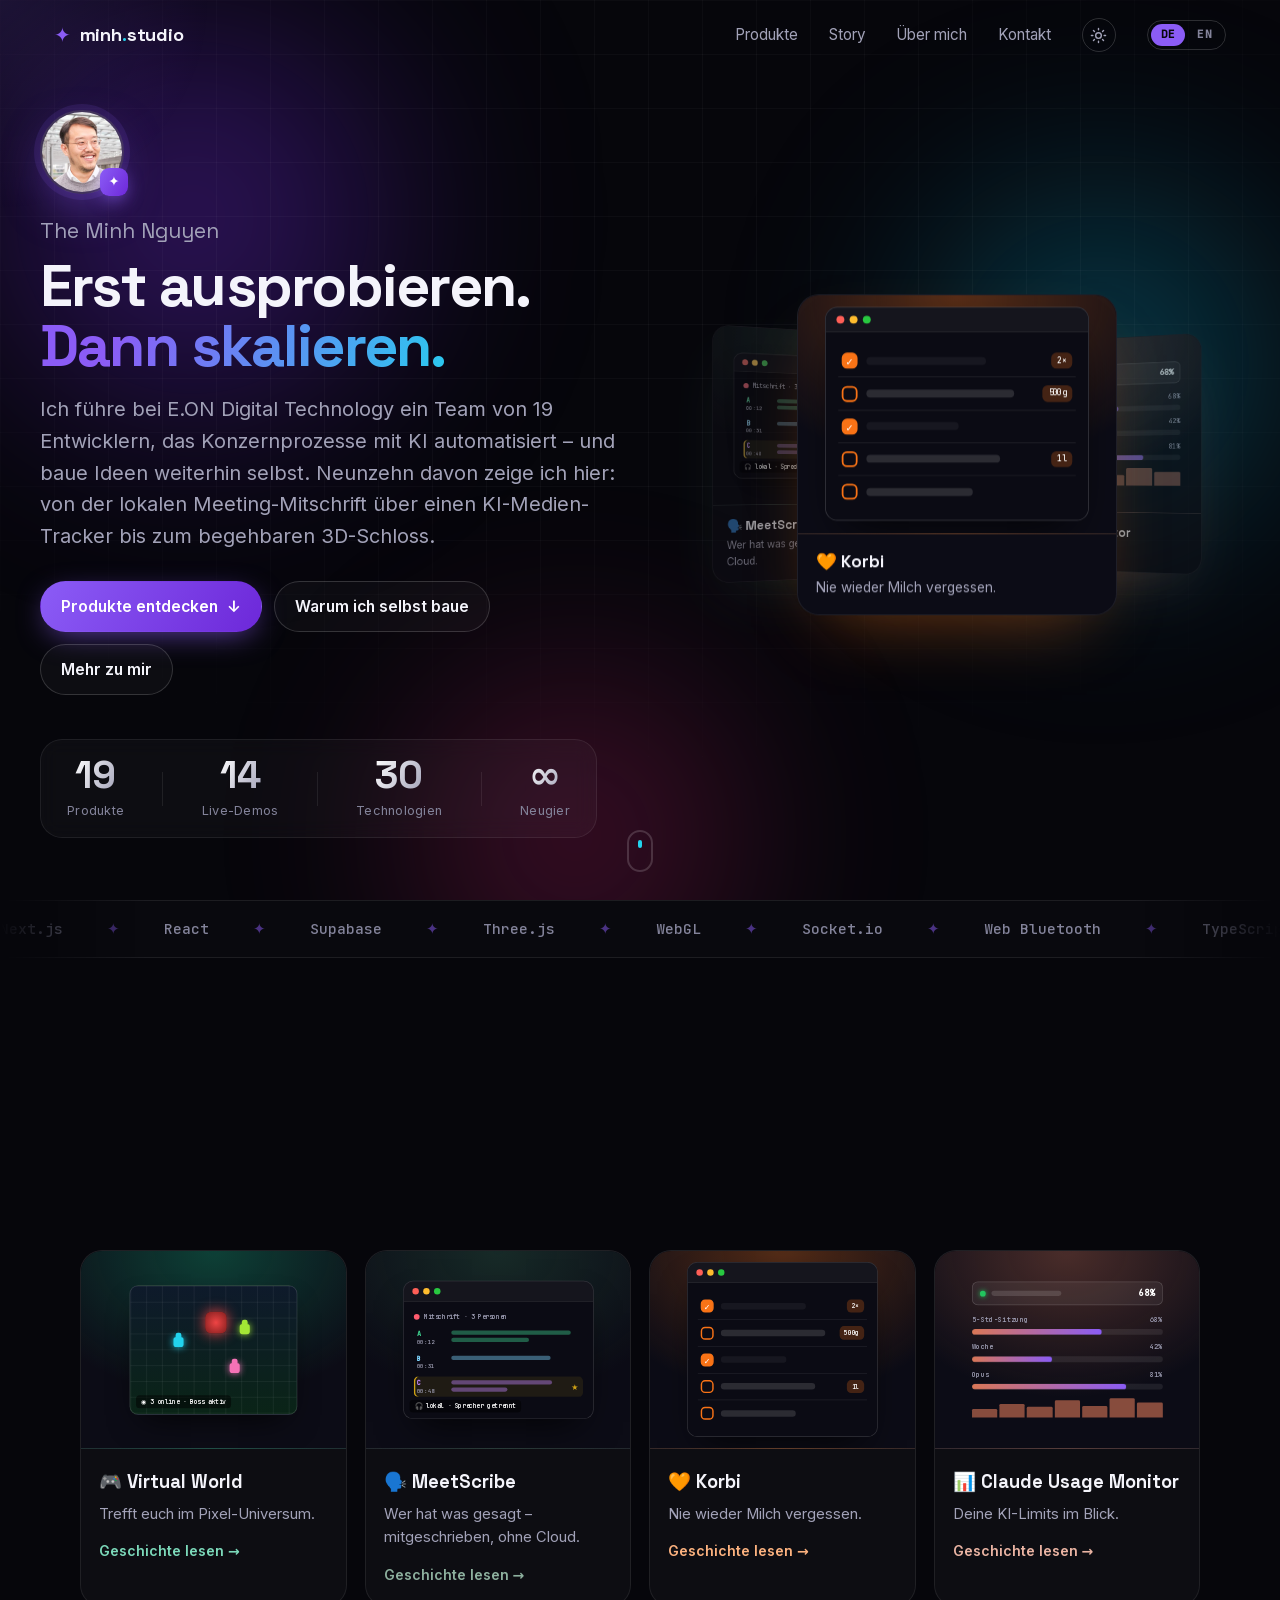
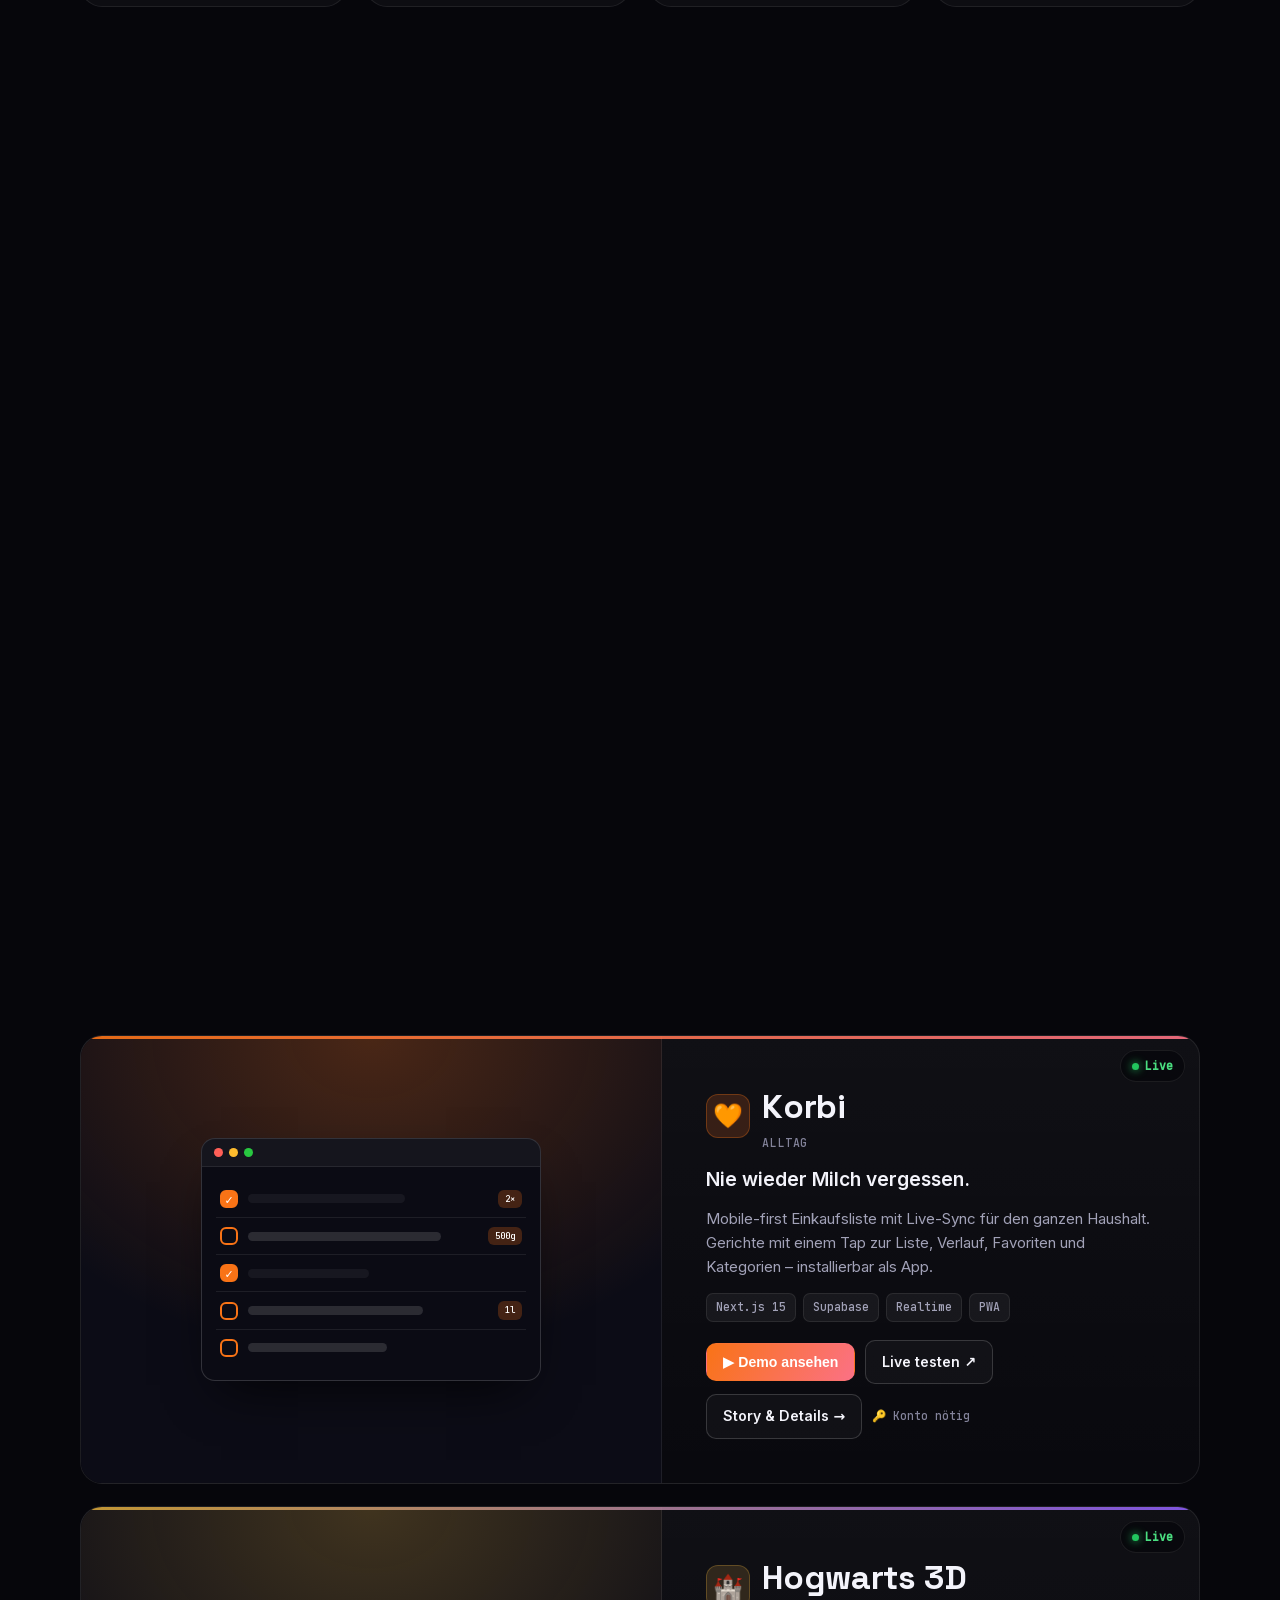
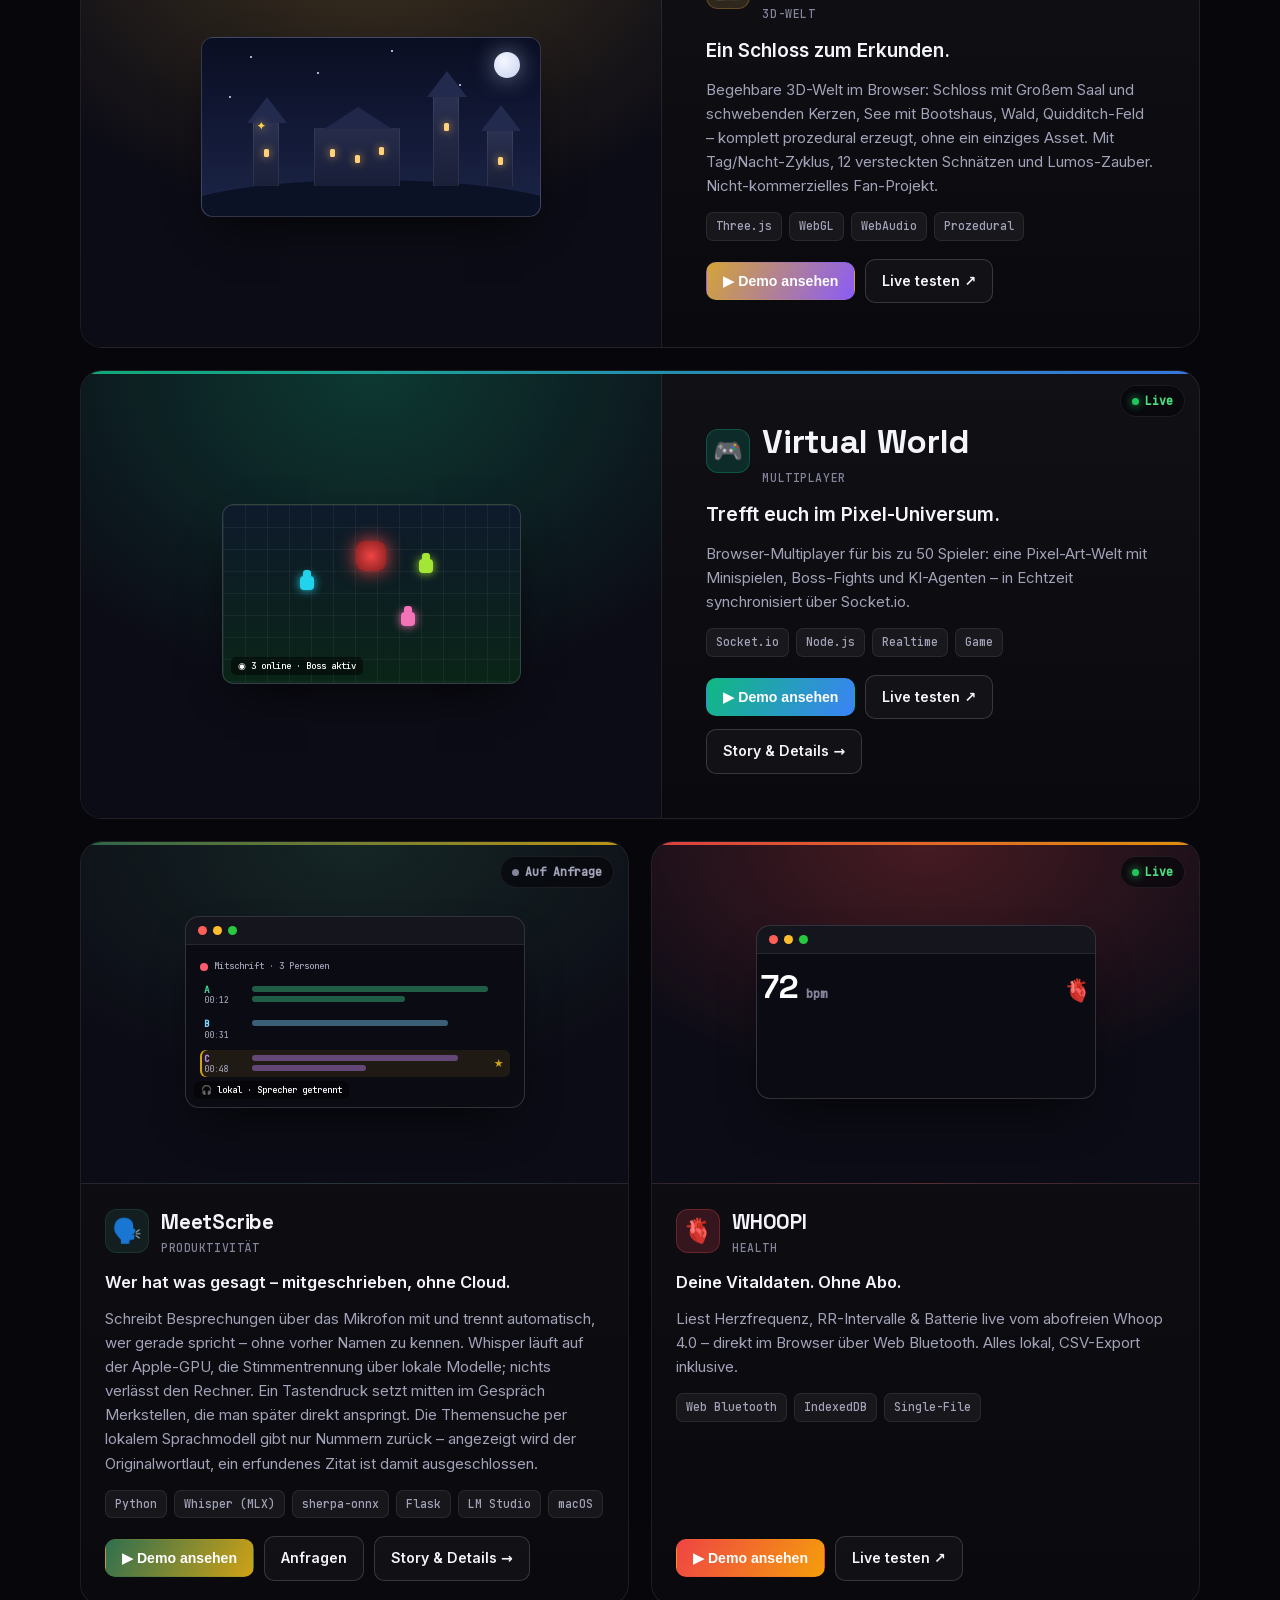
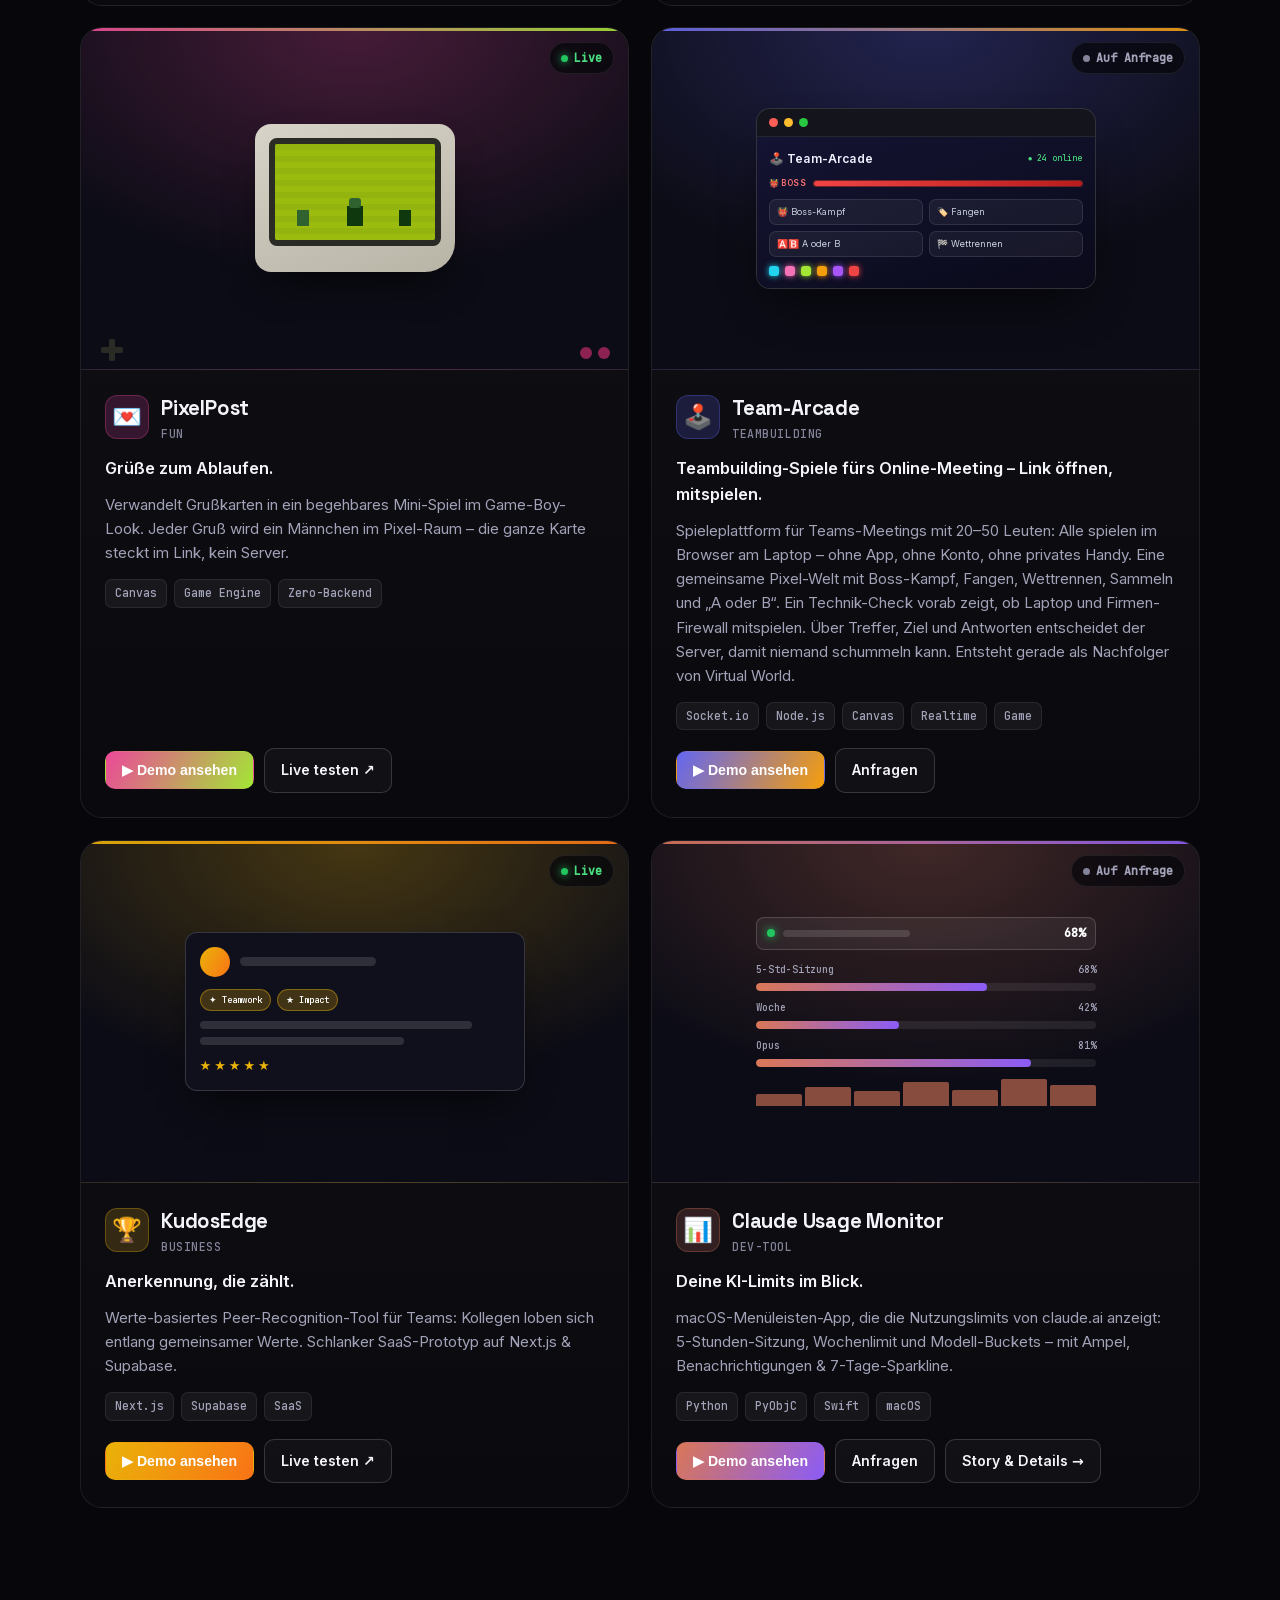
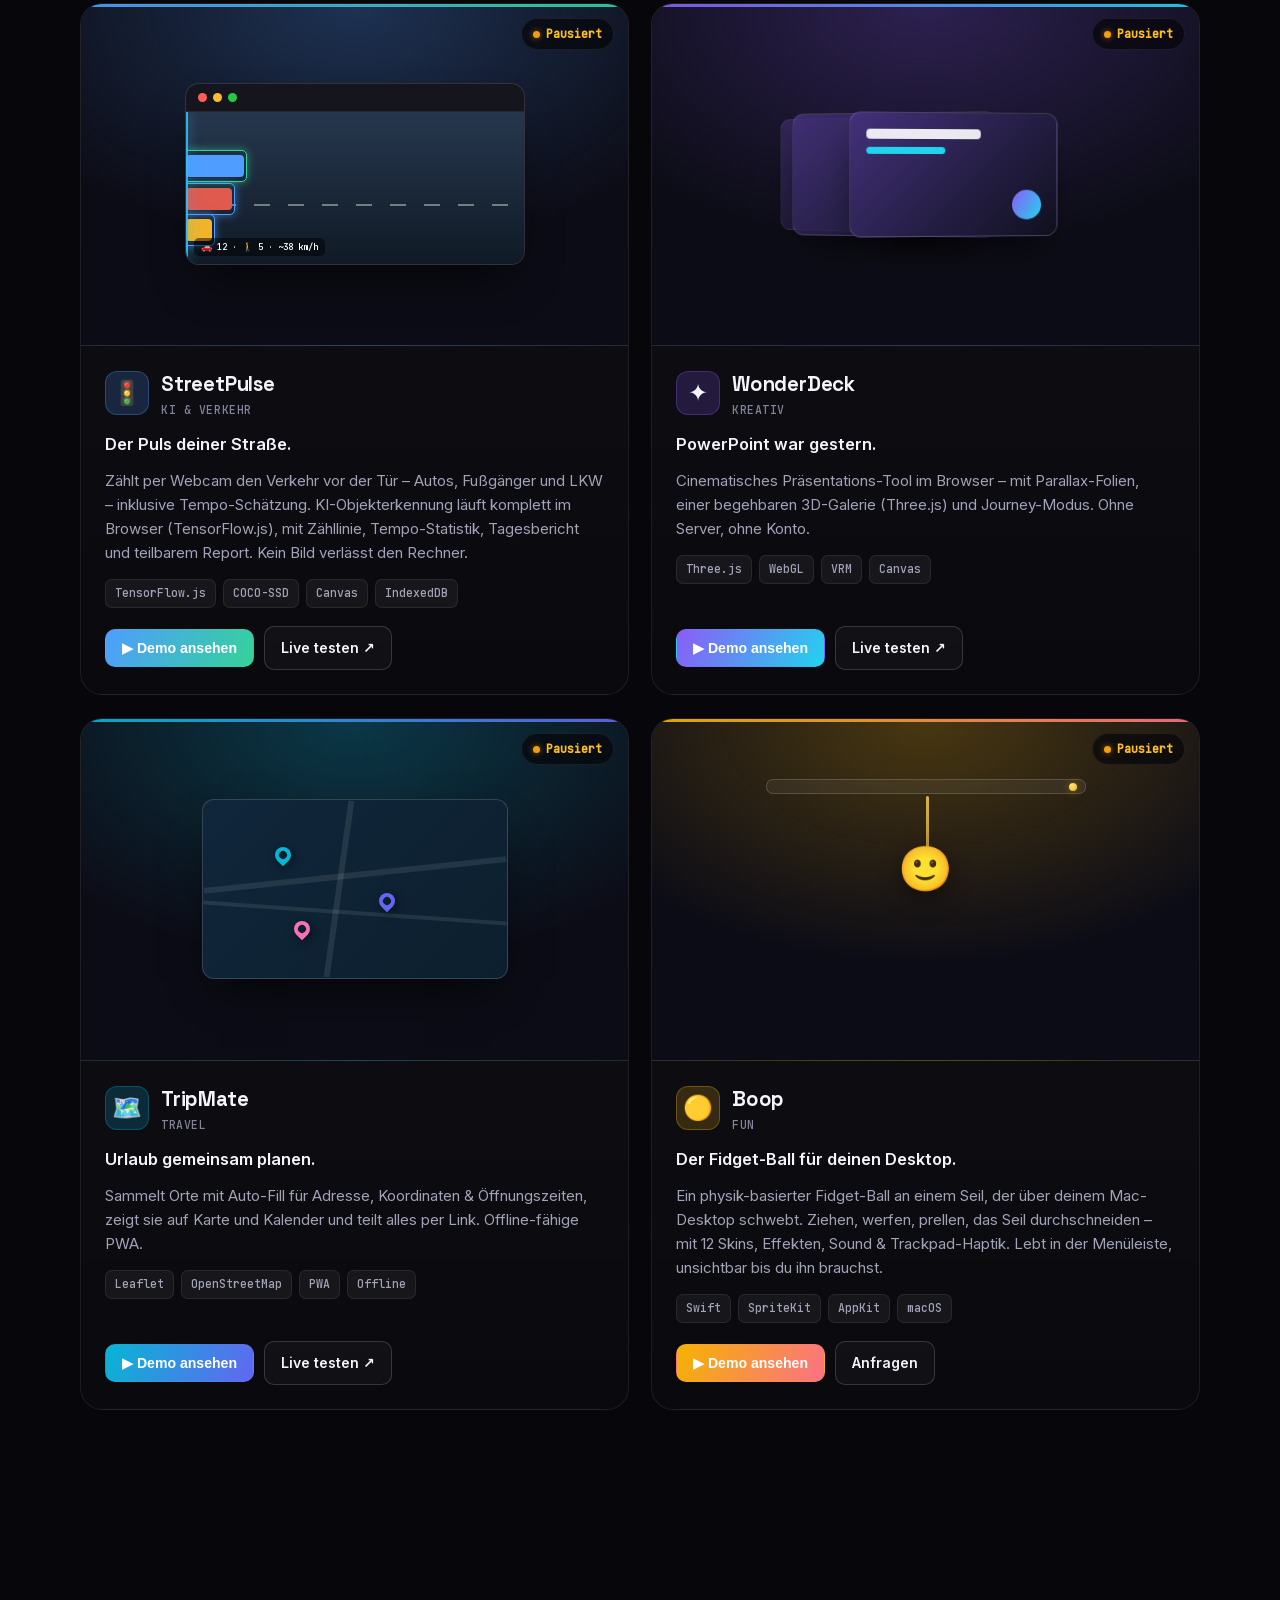
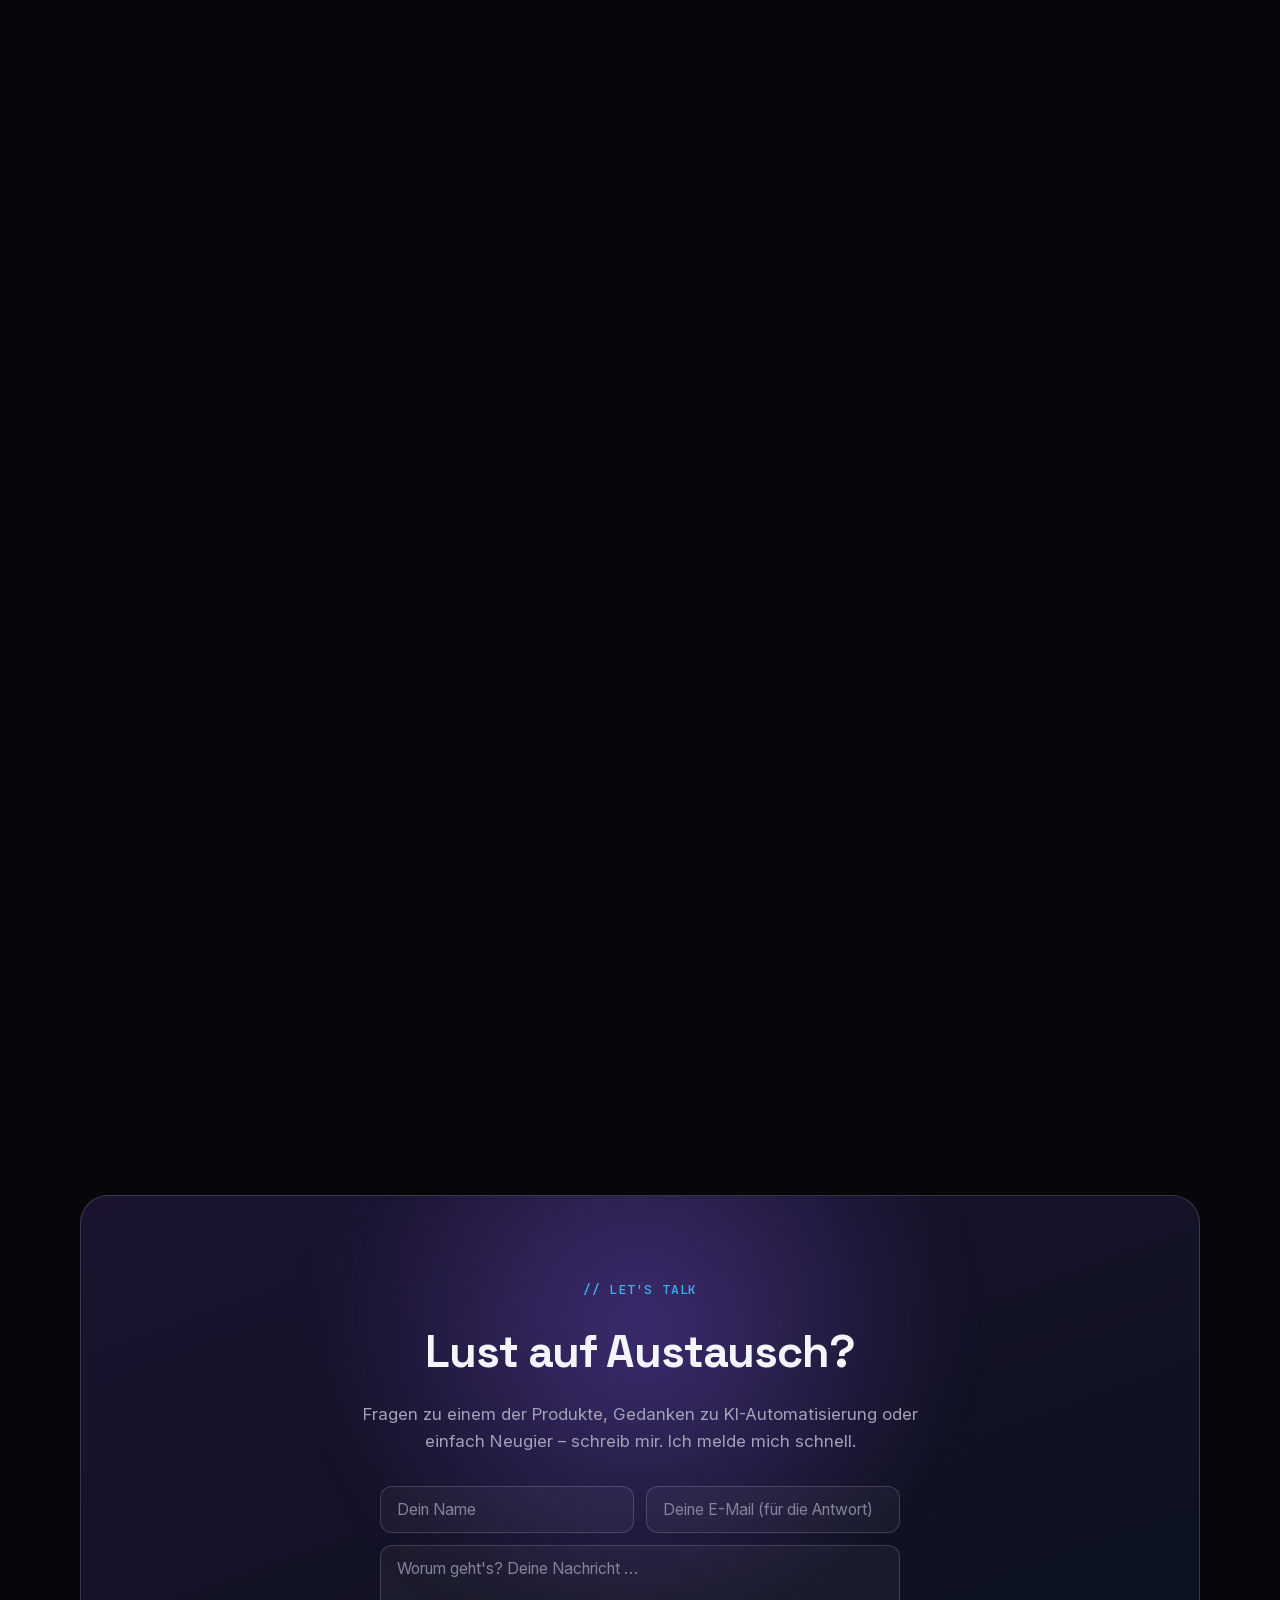
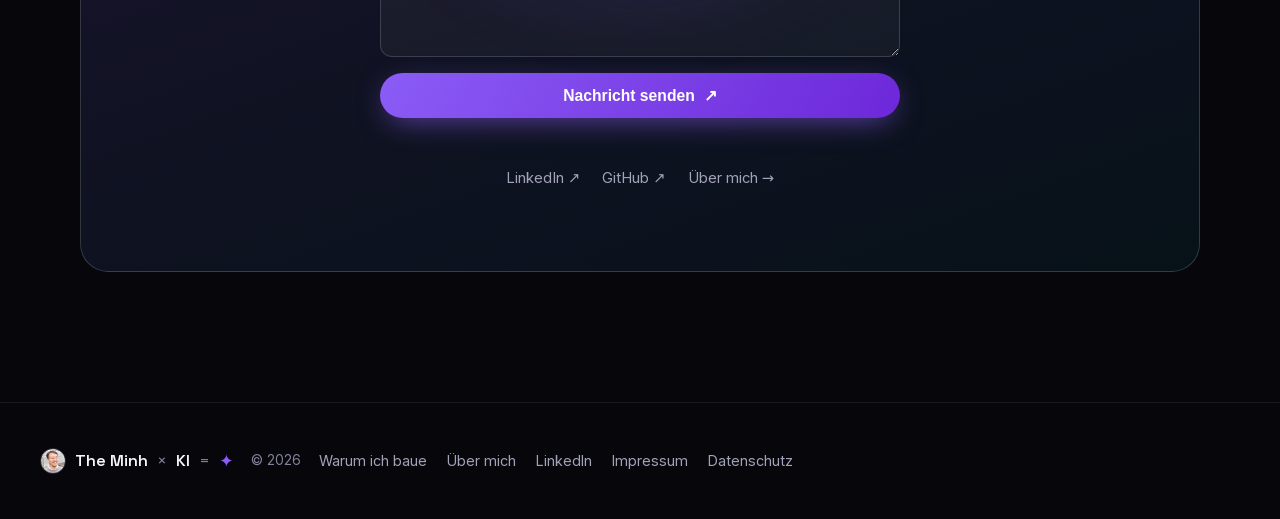
==== commit a58b9e14: "Neue Karte: Team-Arcade (Teambuilding-Spiele für Online-Meetings) - Eintrag in js/data.js (DE/EN, Au" ====
--- a/index.html
+++ b/index.html
@@ -89,7 +89,7 @@
       <p class="hero-sub reveal">
         <span data-i18n="heroLead">Ich führe bei E.ON Digital Technology ein Team von 19 Entwicklern, das
         Konzernprozesse mit KI automatisiert – und baue Ideen weiterhin selbst.</span>
-        <span data-count-word="products">Achtzehn</span> <span data-i18n="heroSubRest">davon zeige ich hier: von der lokalen
+        <span data-count-word="products">Neunzehn</span> <span data-i18n="heroSubRest">davon zeige ich hier: von der lokalen
         Meeting-Mitschrift über einen KI-Medien-Tracker bis zum begehbaren 3D-Schloss.</span>
       </p>
       <div class="hero-actions reveal">
@@ -103,7 +103,7 @@
 
       <div class="hero-stats reveal">
         <div class="stat">
-          <span class="stat-num" data-count="18" data-count-src="products">0</span>
+          <span class="stat-num" data-count="19" data-count-src="products">0</span>
           <span class="stat-label" data-i18n="statProducts">Produkte</span>
         </div>
         <div class="stat-sep"></div>
--- a/css/styles.css
+++ b/css/styles.css
@@ -817,6 +817,32 @@
 @keyframes wander2 { 0%,100%{transform:translate(0,0)} 50%{transform:translate(-26px,-16px)} }
 @keyframes wander3 { 0%,100%{transform:translate(0,0)} 50%{transform:translate(-18px,22px)} }
 .m-tag { position: absolute; bottom: 8px; left: 8px; font-family: var(--font-mono); font-size: 9px; color: #fff; background: rgba(0,0,0,0.5); padding: 2px 7px; border-radius: 5px; }
+
+/* team-arcade: Spielauswahl, Boss-Leiste, Team */
+.m-ta { background: linear-gradient(160deg, #141433, #0a0a1a); padding: 12px; display: flex; flex-direction: column; gap: 9px; }
+.m-ta-head { display: flex; justify-content: space-between; align-items: center; }
+.m-ta-head b { color: #eef2ff; font-size: 12px; letter-spacing: .2px; }
+.m-ta-online { font-family: var(--font-mono); font-size: 8px; color: #4ade80; }
+.m-ta-boss { display: flex; align-items: center; gap: 7px; }
+.m-ta-boss-label { font-size: 8px; font-weight: 700; color: #f87171; letter-spacing: .06em; }
+.m-ta-hp { flex: 1; height: 7px; border-radius: 4px; background: rgba(0,0,0,.5); border: 1px solid rgba(239,68,68,.45); overflow: hidden; }
+.m-ta-hp i { display: block; height: 100%; background: linear-gradient(90deg, #ef4444, #b91c1c); transform-origin: left; animation: ta-hp 6s linear infinite; }
+@keyframes ta-hp { 0% { transform: scaleX(1); } 85% { transform: scaleX(.06); } 100% { transform: scaleX(1); } }
+.m-ta-games { display: grid; grid-template-columns: 1fr 1fr; gap: 6px; }
+.m-ta-game { font-size: 9px; color: #cbd5e1; background: rgba(255,255,255,.05); border: 1px solid rgba(255,255,255,.1); border-radius: 7px; padding: 5px 7px; white-space: nowrap; overflow: hidden; text-overflow: ellipsis; animation: ta-pick 8s infinite; }
+.m-ta-game.g2 { animation-delay: 2s; }
+.m-ta-game.g3 { animation-delay: 4s; }
+.m-ta-game.g4 { animation-delay: 6s; }
+@keyframes ta-pick {
+  0%, 20% { background: rgba(99,102,241,.32); border-color: #818cf8; color: #fff; }
+  25%, 100% { background: rgba(255,255,255,.05); border-color: rgba(255,255,255,.1); color: #cbd5e1; }
+}
+.m-ta-team { display: flex; gap: 6px; }
+.m-ta-team i { width: 10px; height: 10px; border-radius: 3px; background: var(--c); box-shadow: 0 0 6px var(--c); animation: ta-bob 1.6s ease-in-out infinite; }
+.m-ta-team i:nth-child(2n) { animation-delay: .4s; }
+.m-ta-team i:nth-child(3n) { animation-delay: .8s; }
+@keyframes ta-bob { 50% { transform: translateY(-3px); } }
+@media (prefers-reduced-motion: reduce) { .m-ta-hp i, .m-ta-game, .m-ta-team i { animation: none; } }
 
 /* streetpulse: Straßenszene mit Erkennungs-Boxen */
 .m-street { position: relative; height: 152px; padding: 0; overflow: hidden; background: linear-gradient(180deg, #26374d, #101a26); }
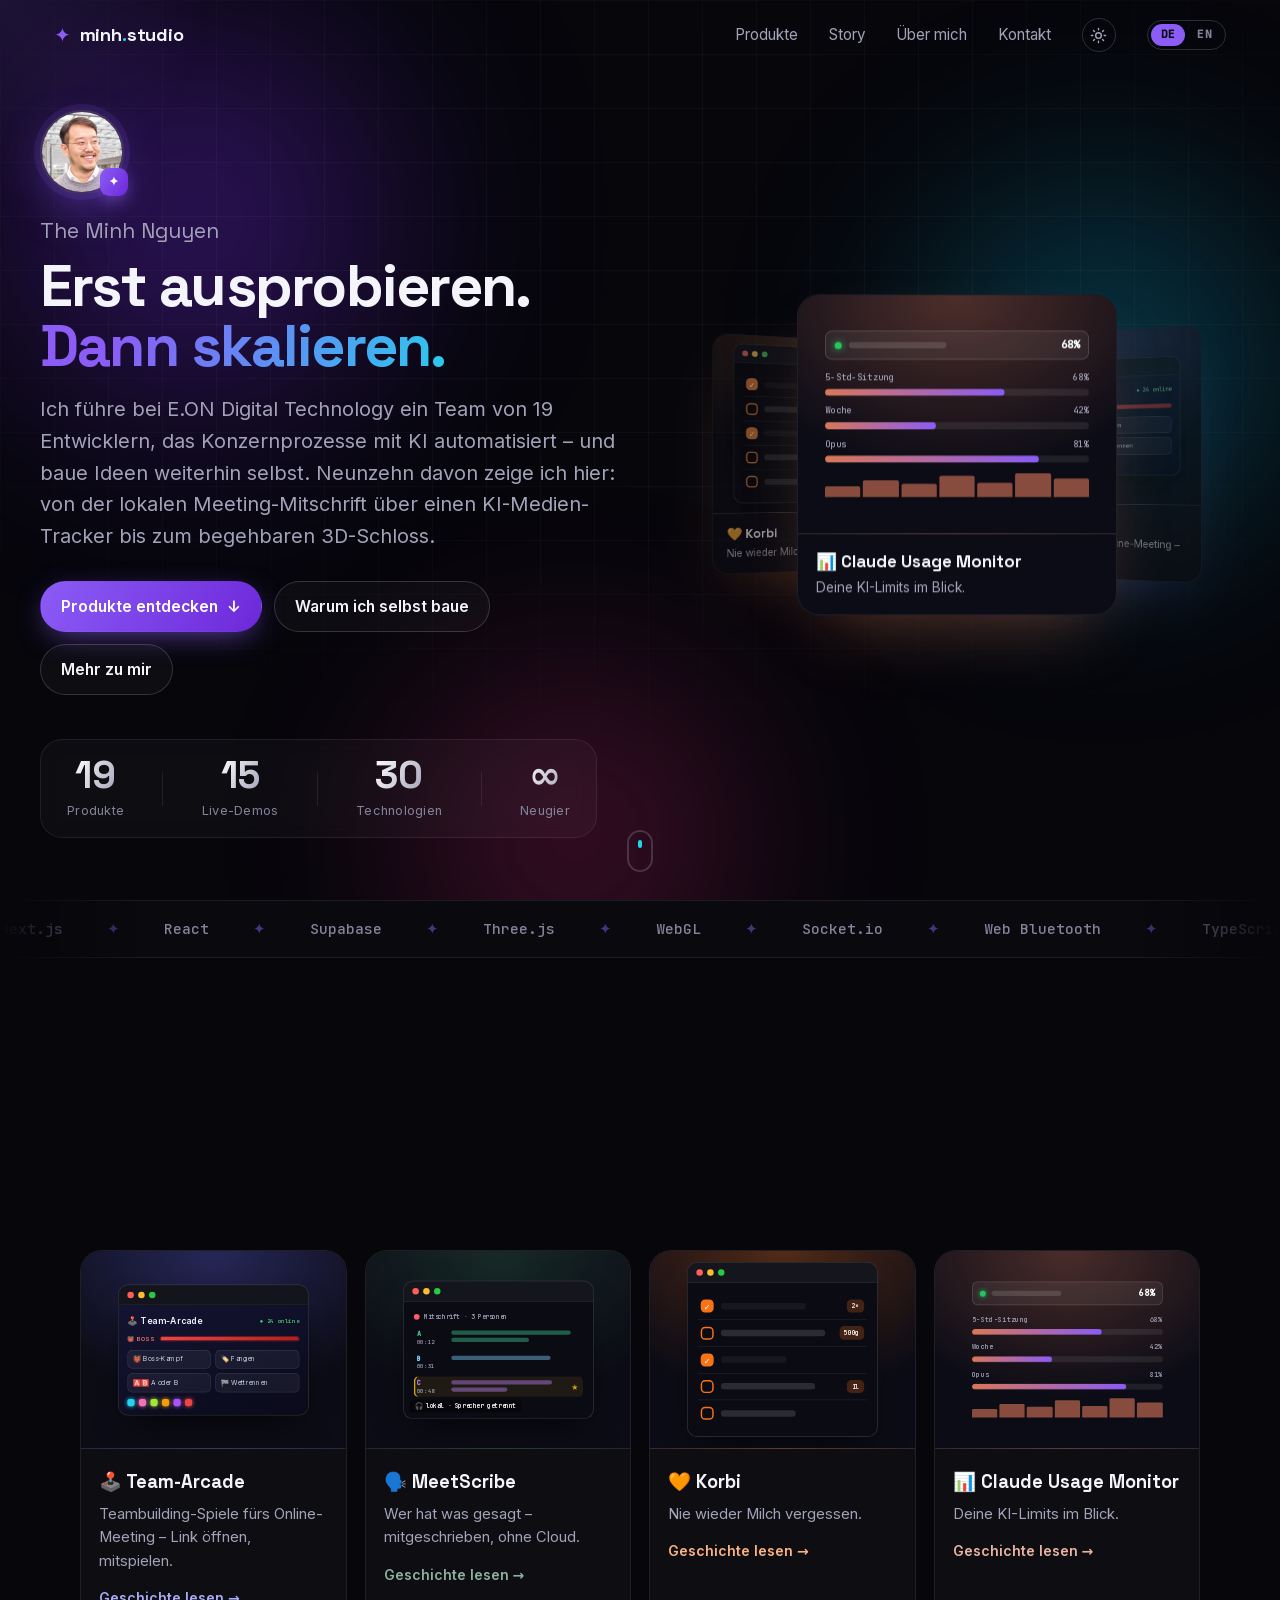
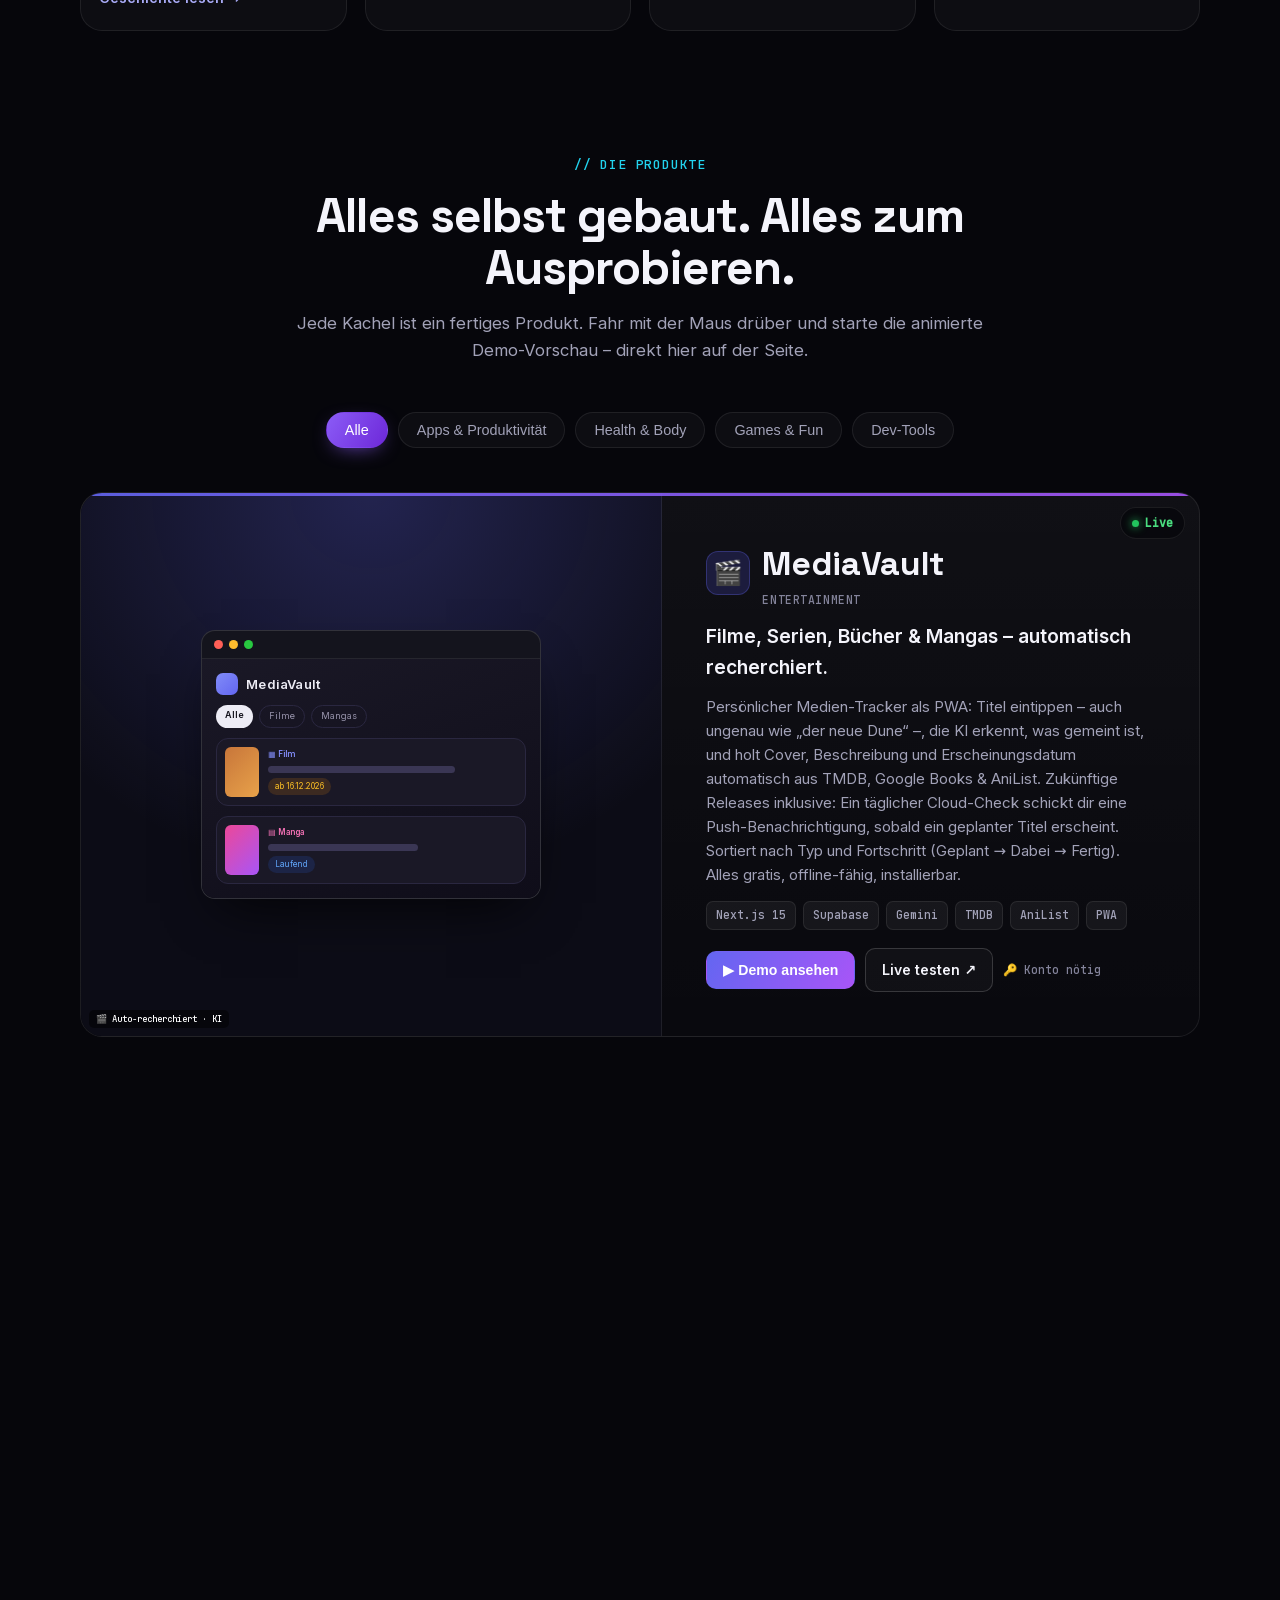
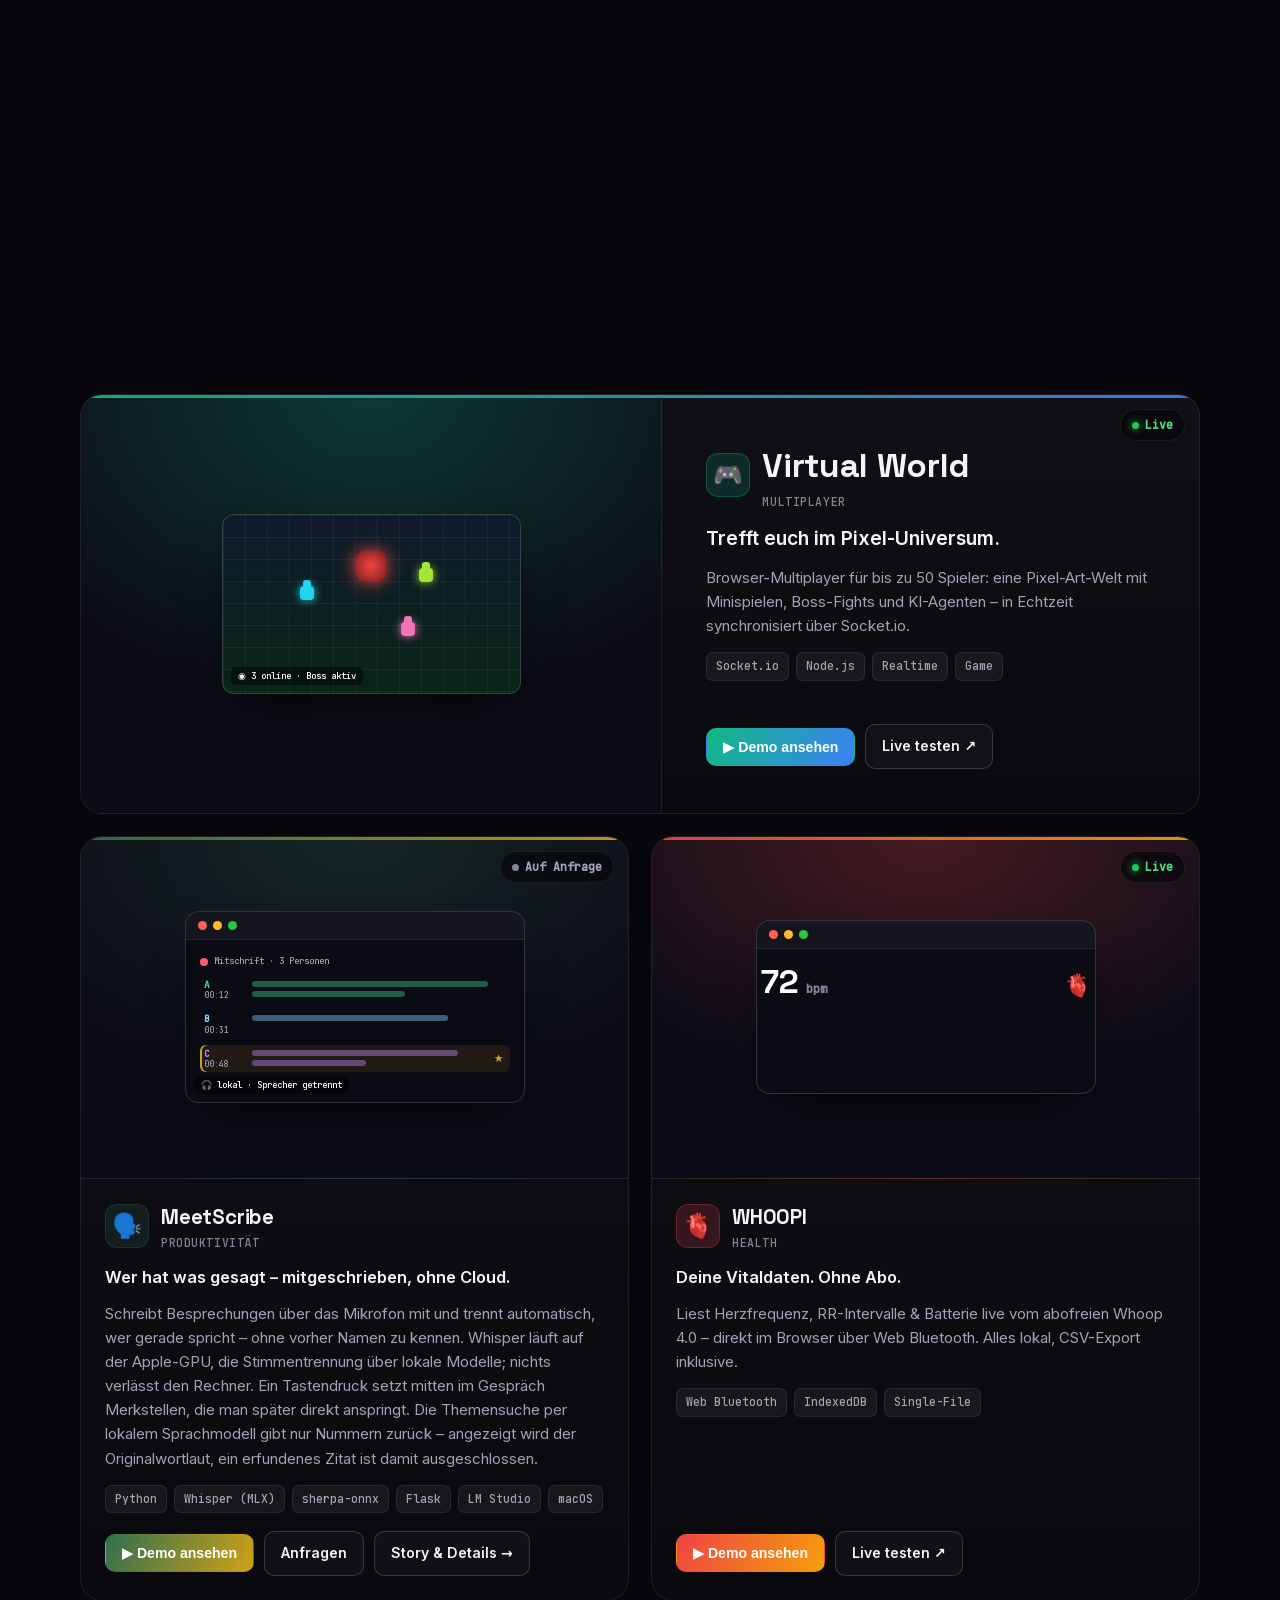
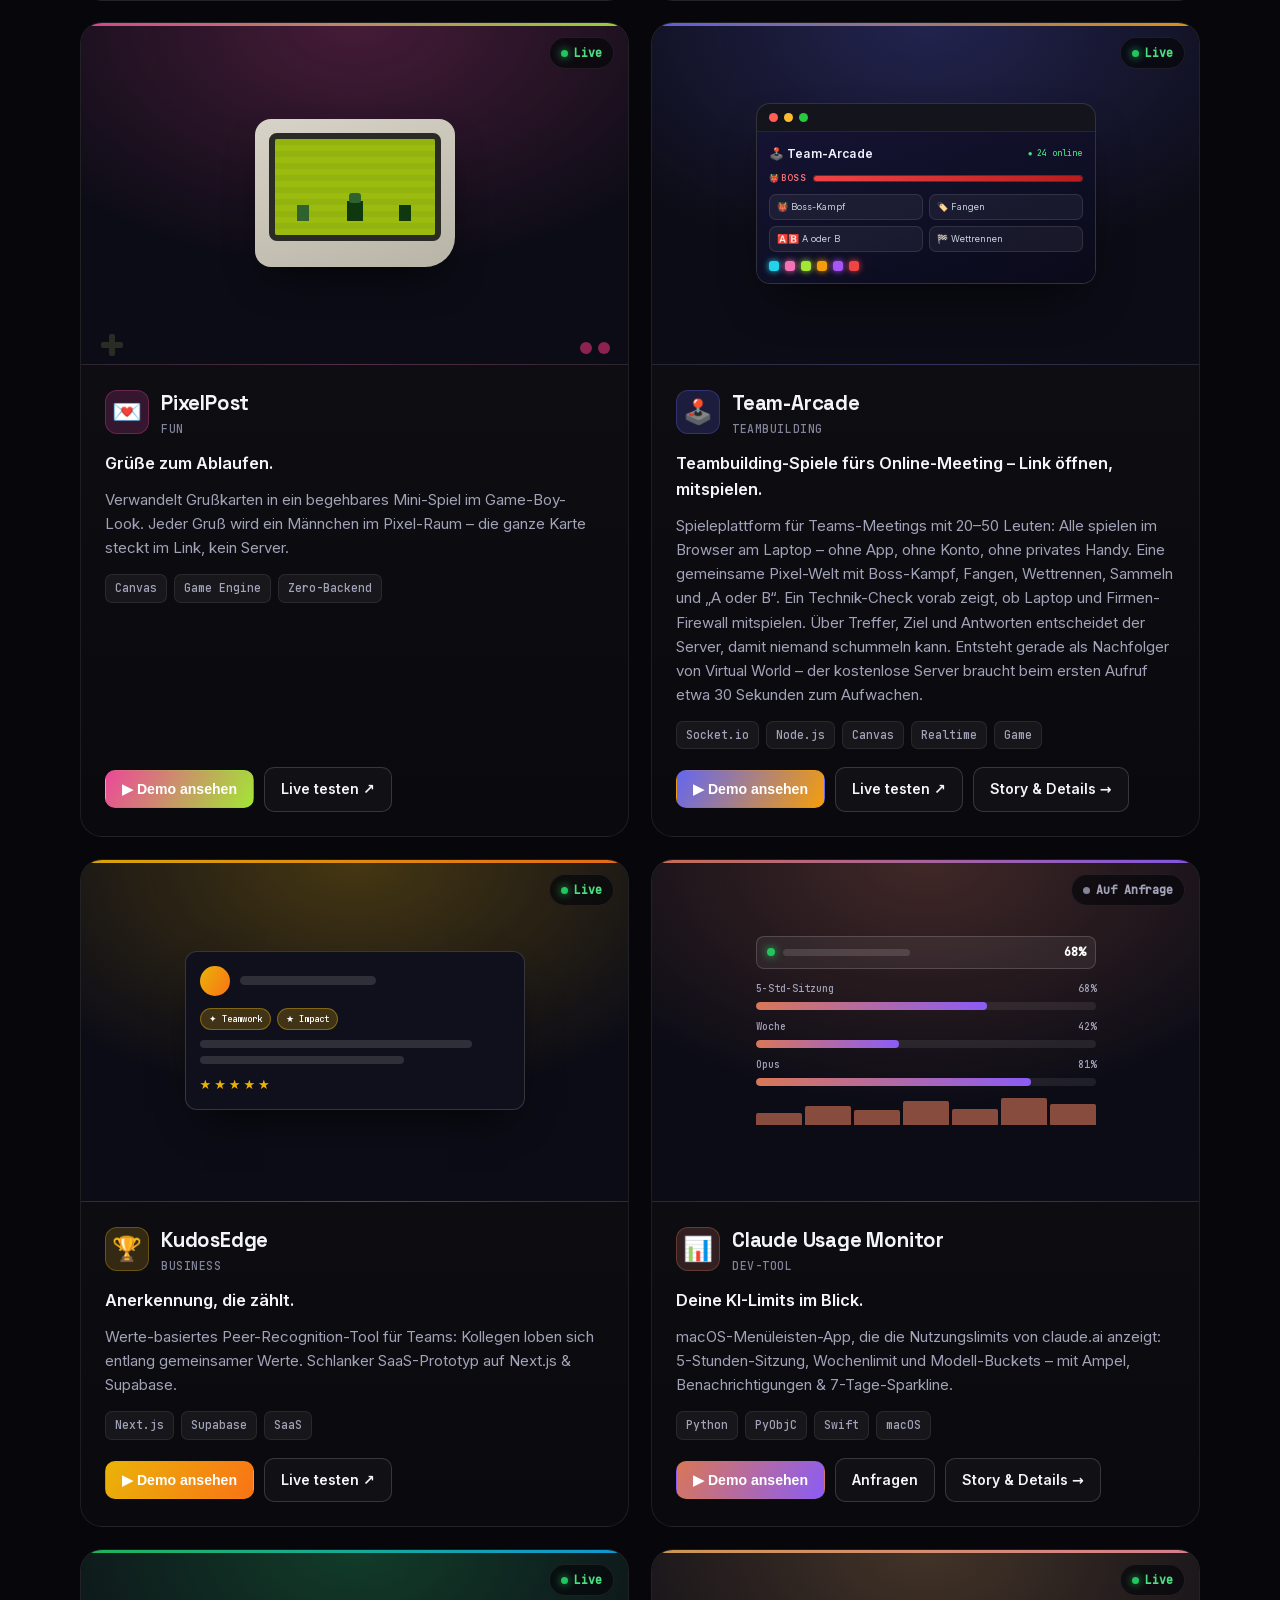
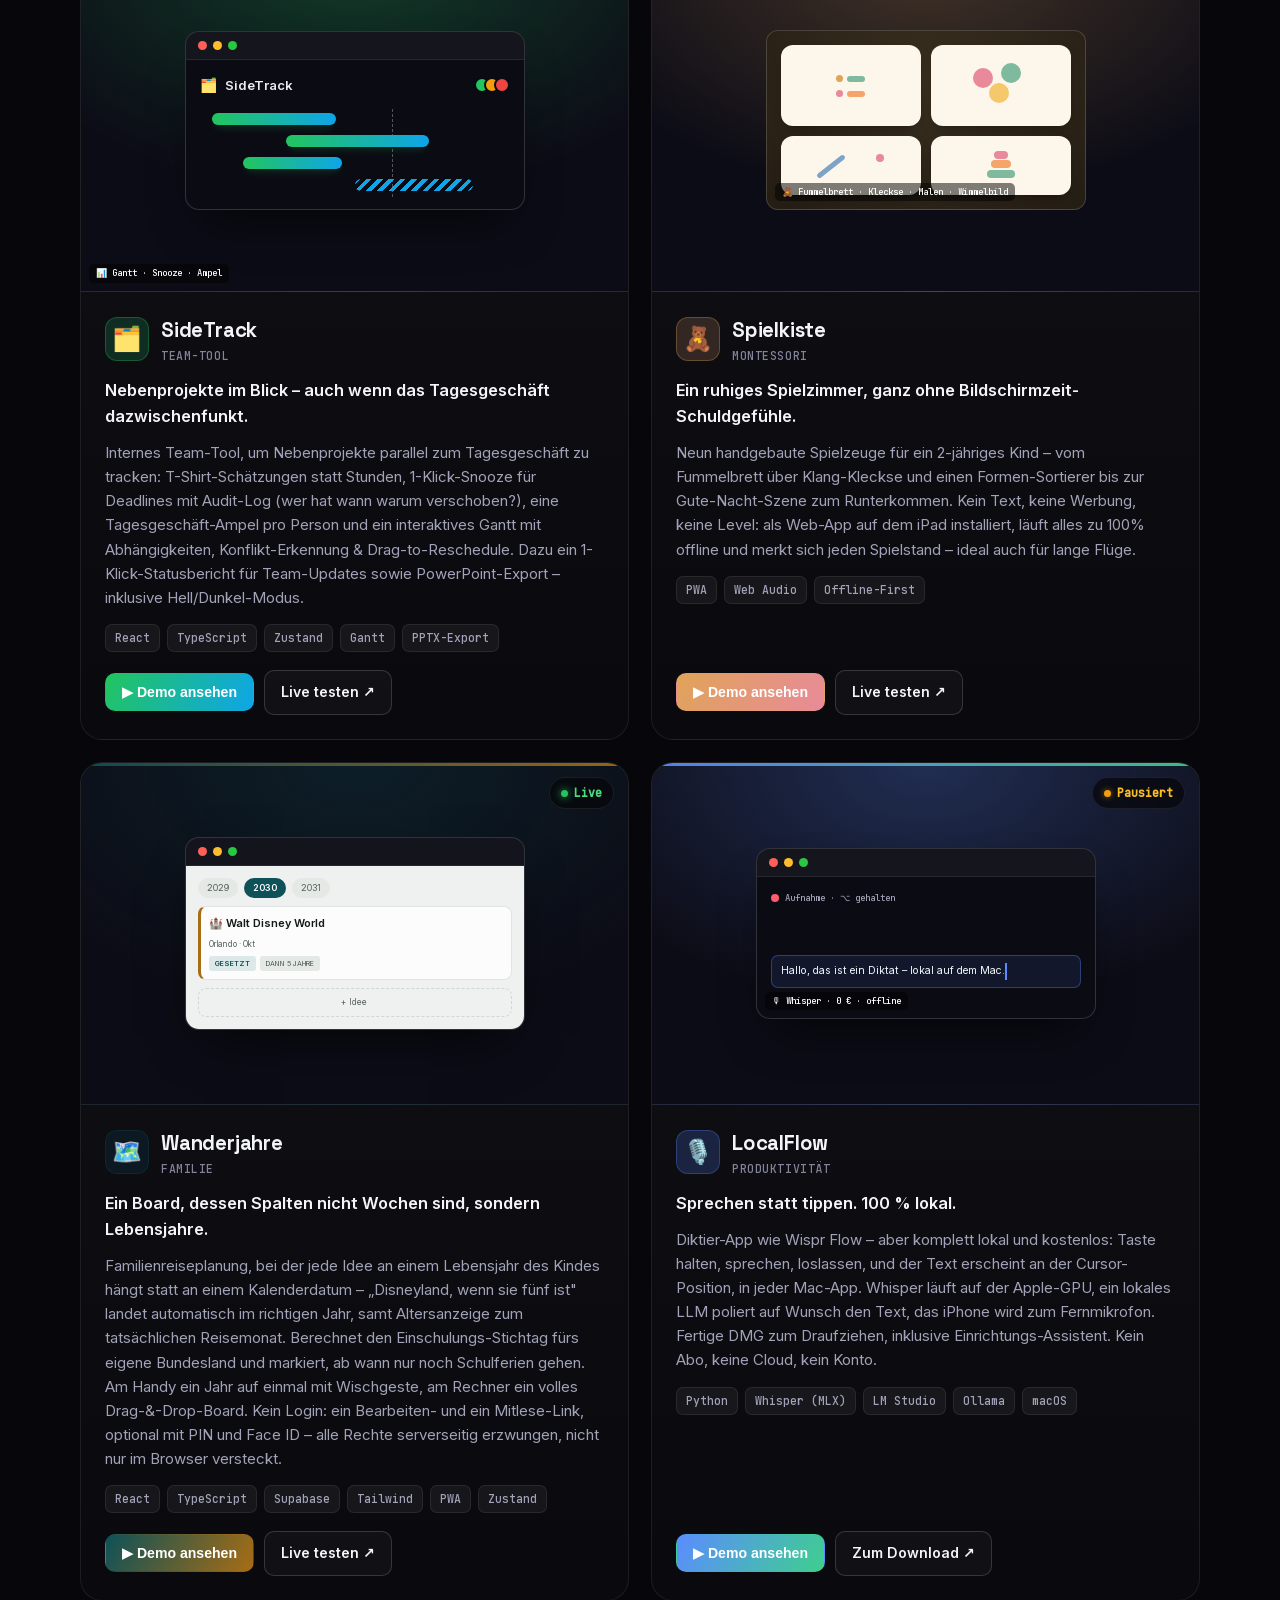
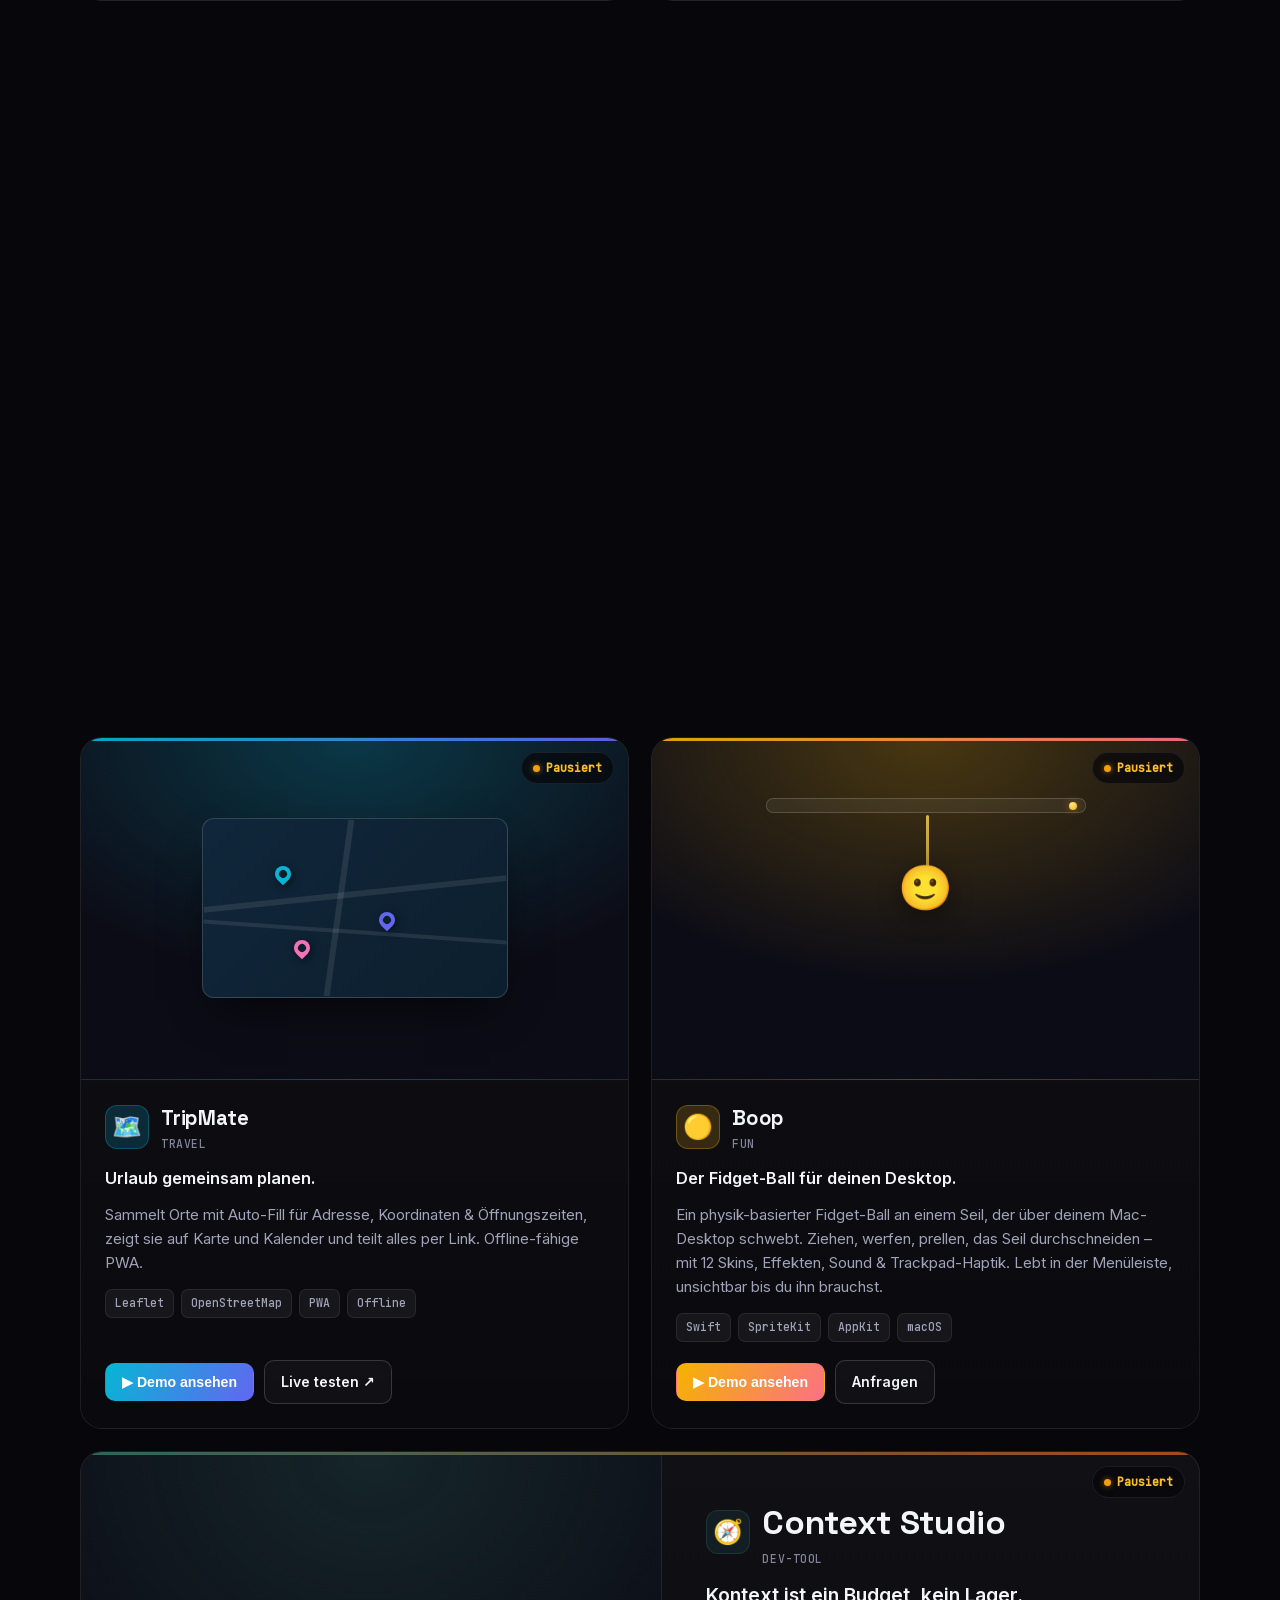
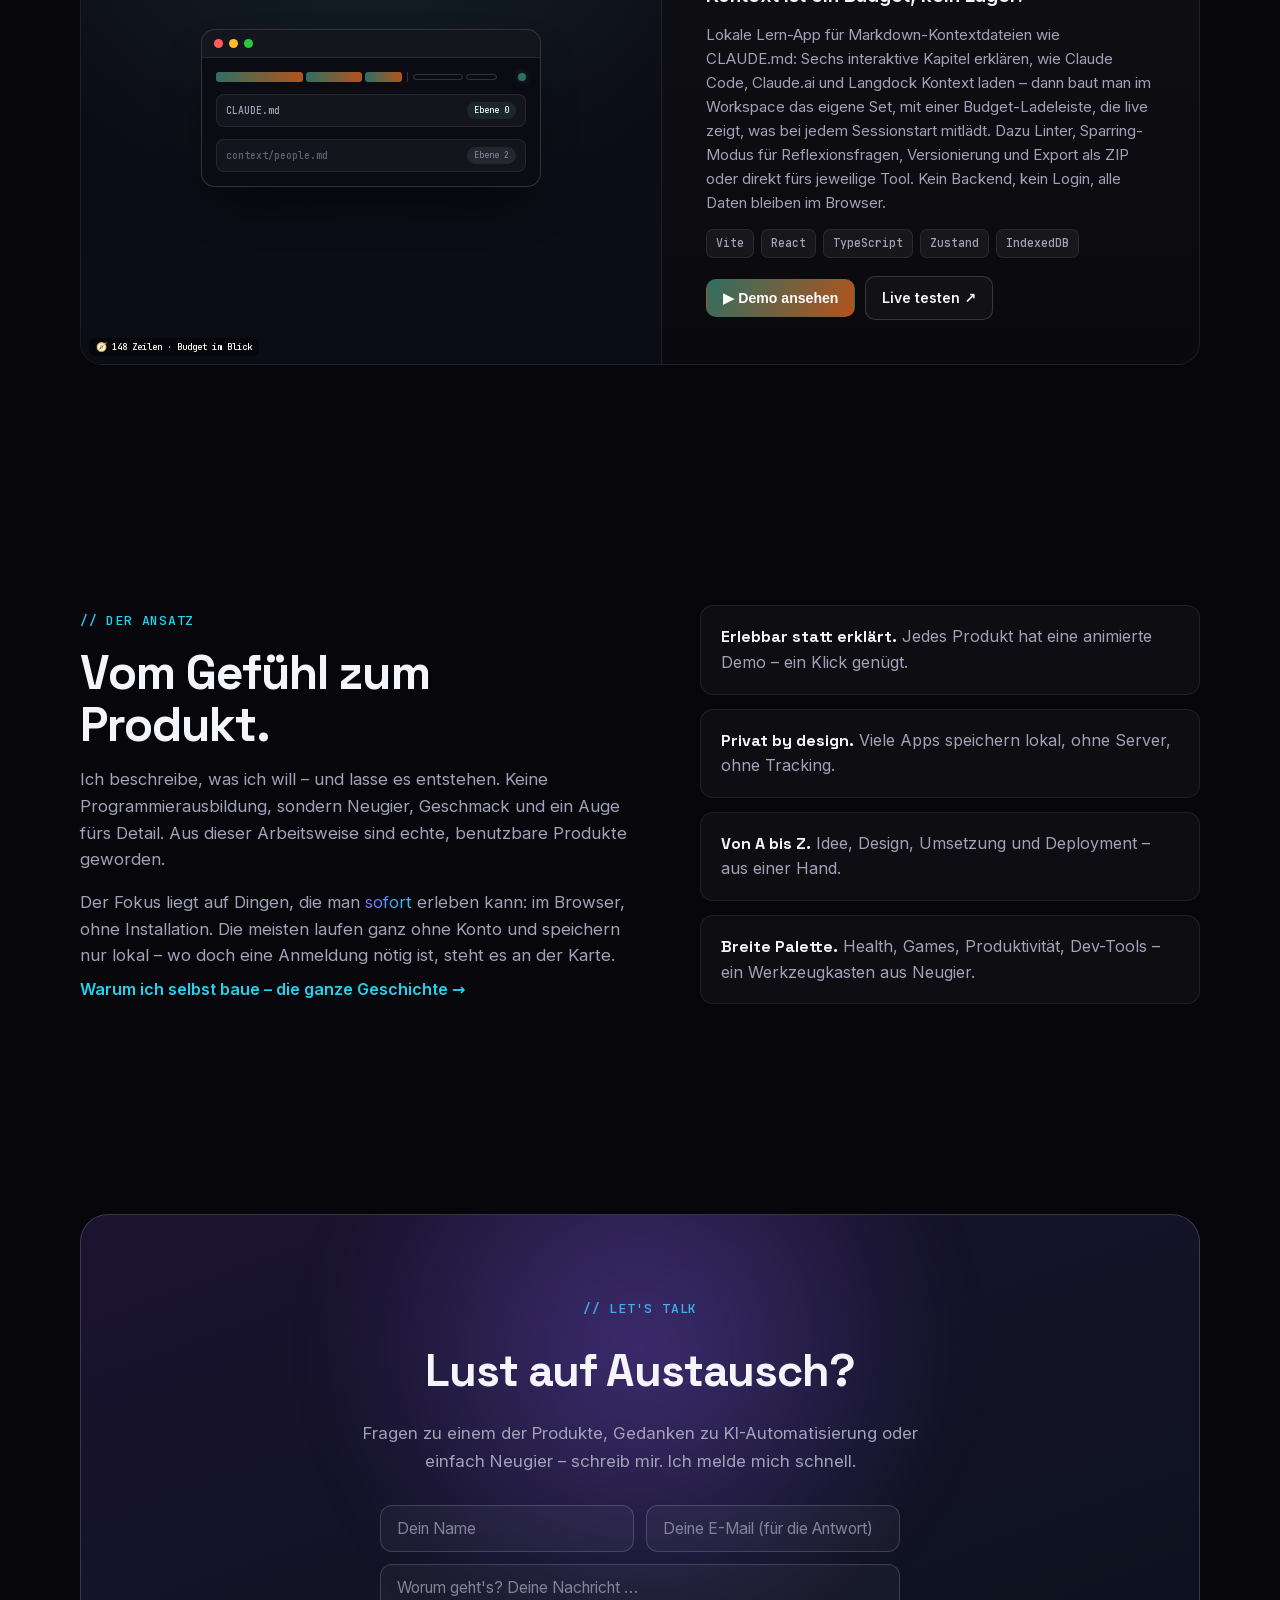
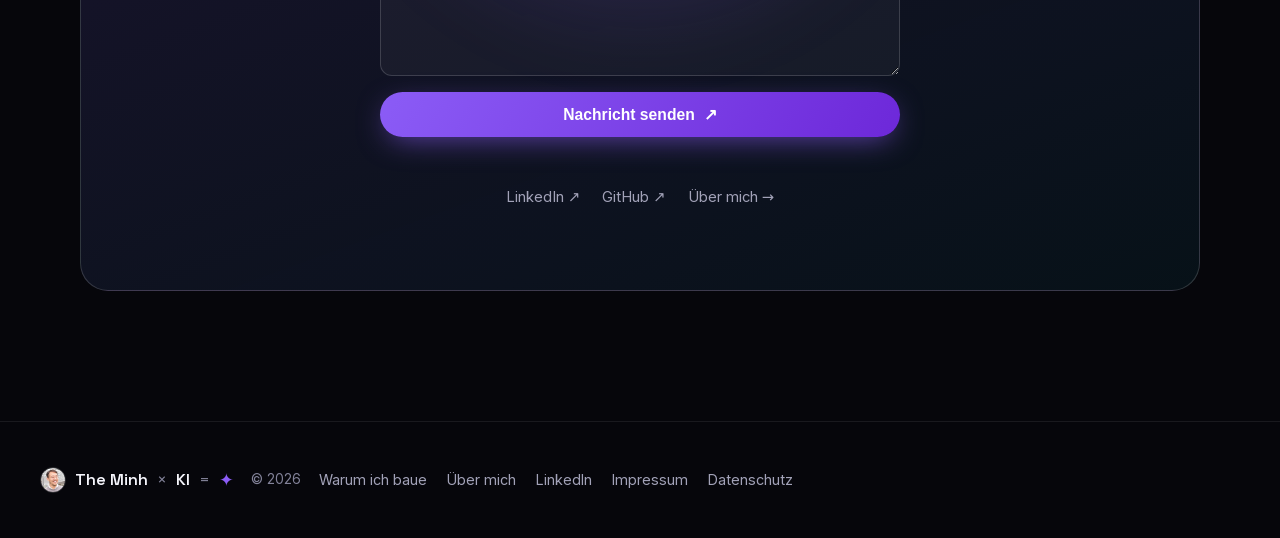
==== commit 7803f55f: "Team-Arcade ist live: Link auf team-arcade.onrender.com Co-Authored-By: Claude Opus 5.5 <noreply@ant" ====
--- a/index.html
+++ b/index.html
@@ -108,7 +108,7 @@
         </div>
         <div class="stat-sep"></div>
         <div class="stat">
-          <span class="stat-num" data-count="14" data-count-src="demos">0</span>
+          <span class="stat-num" data-count="15" data-count-src="demos">0</span>
           <span class="stat-label" data-i18n="statDemos">Live-Demos</span>
         </div>
         <div class="stat-sep"></div>
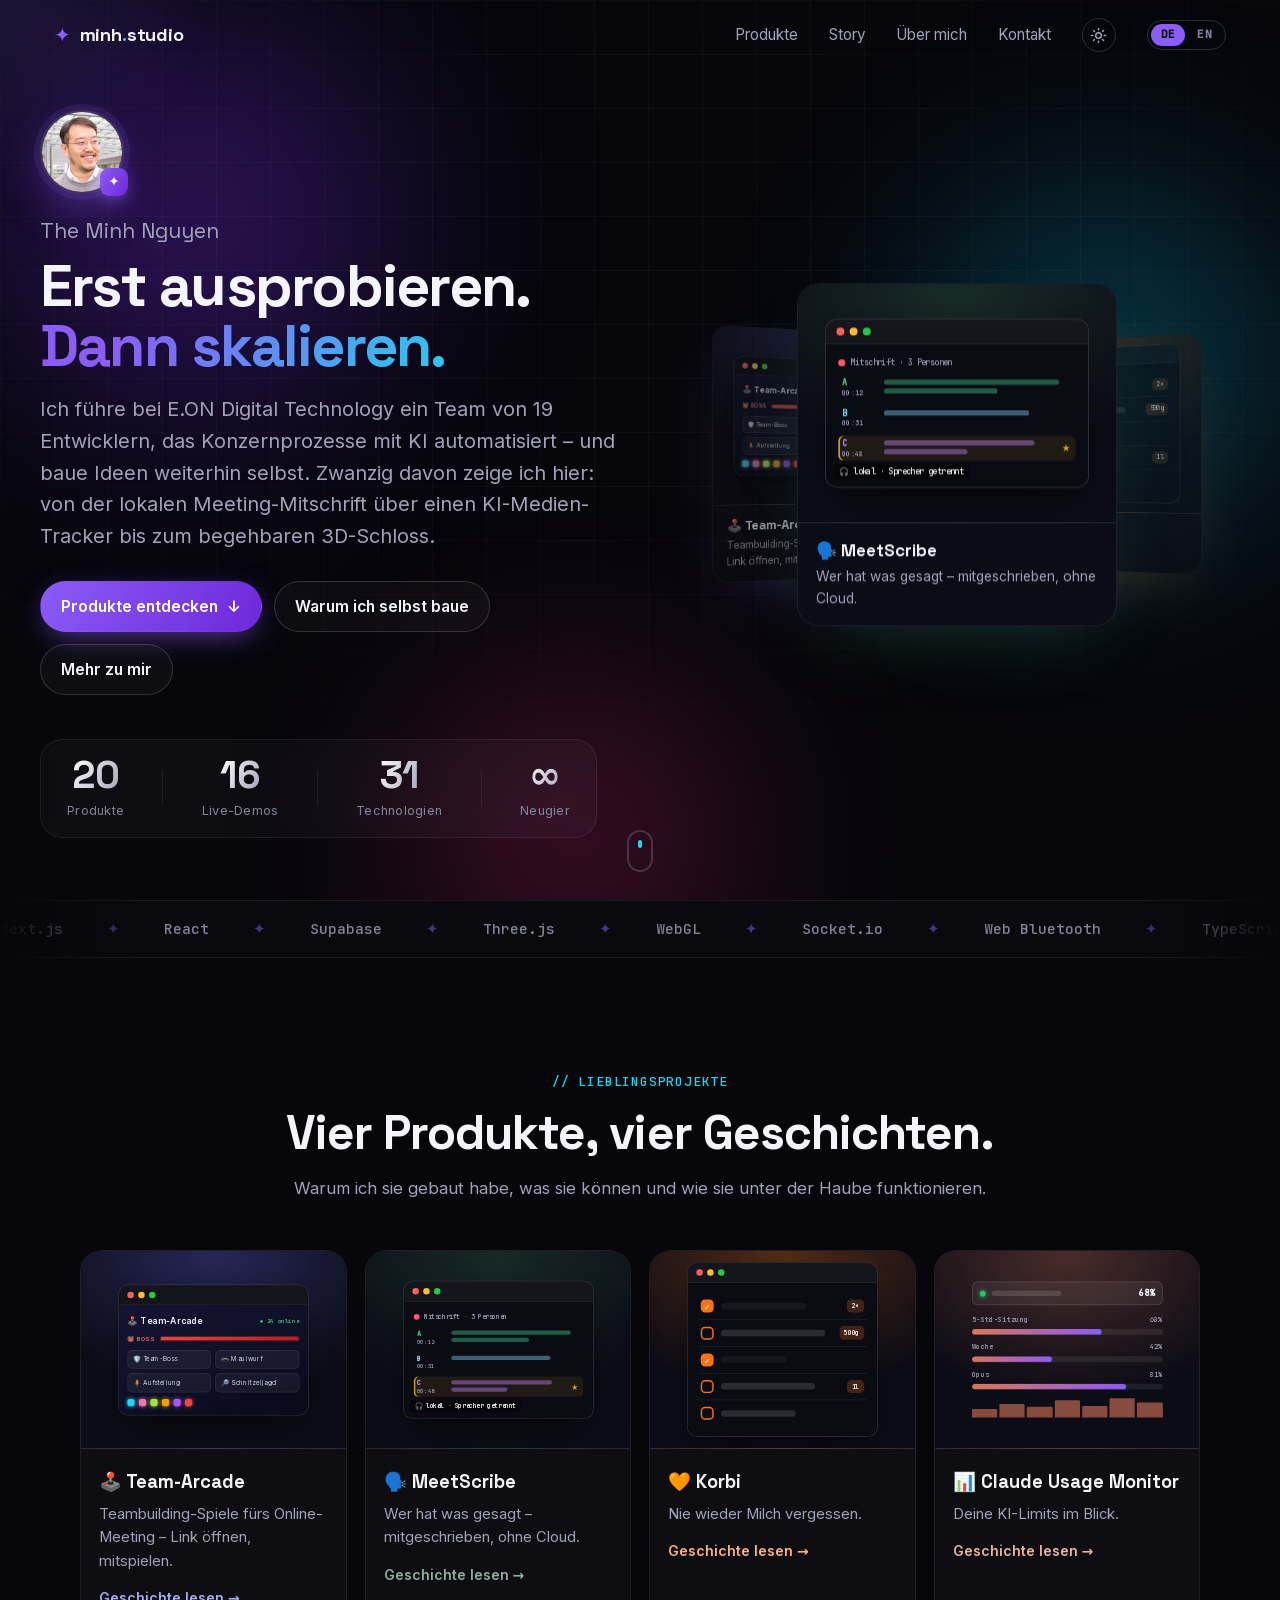
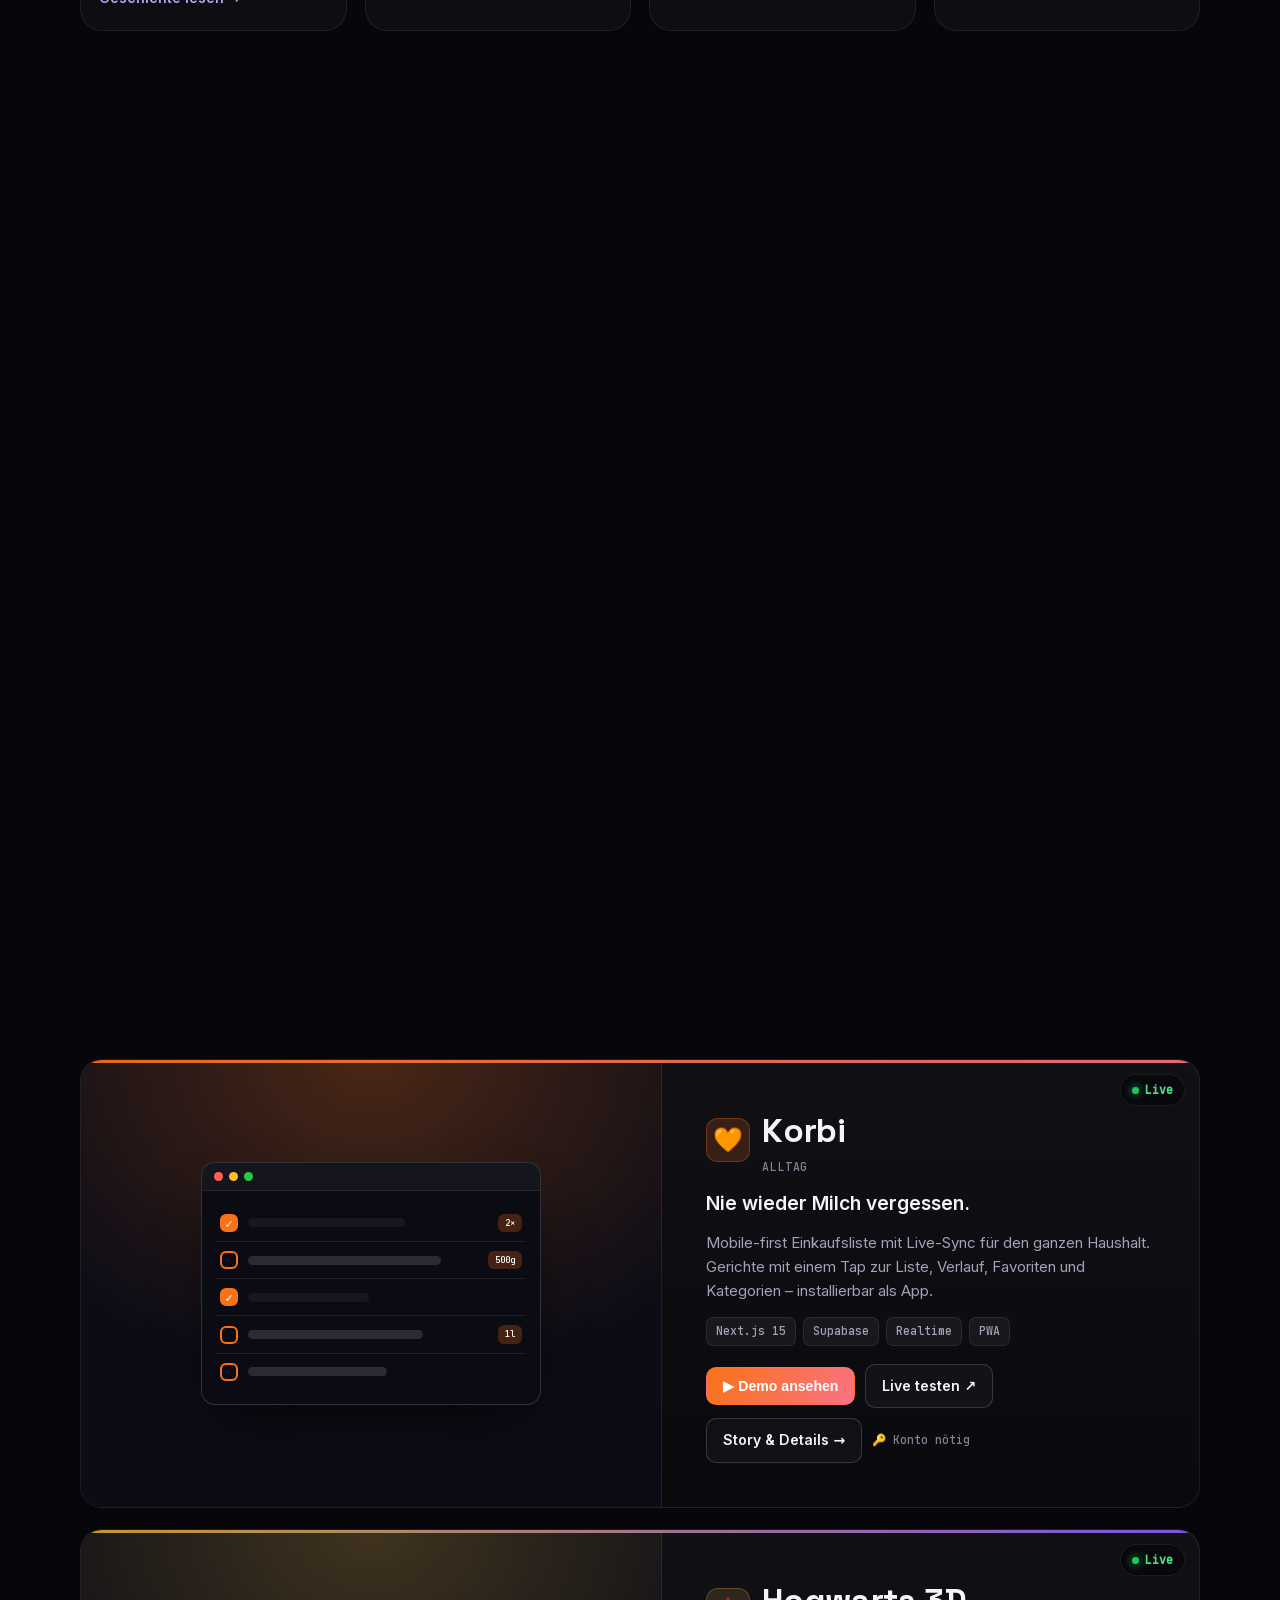
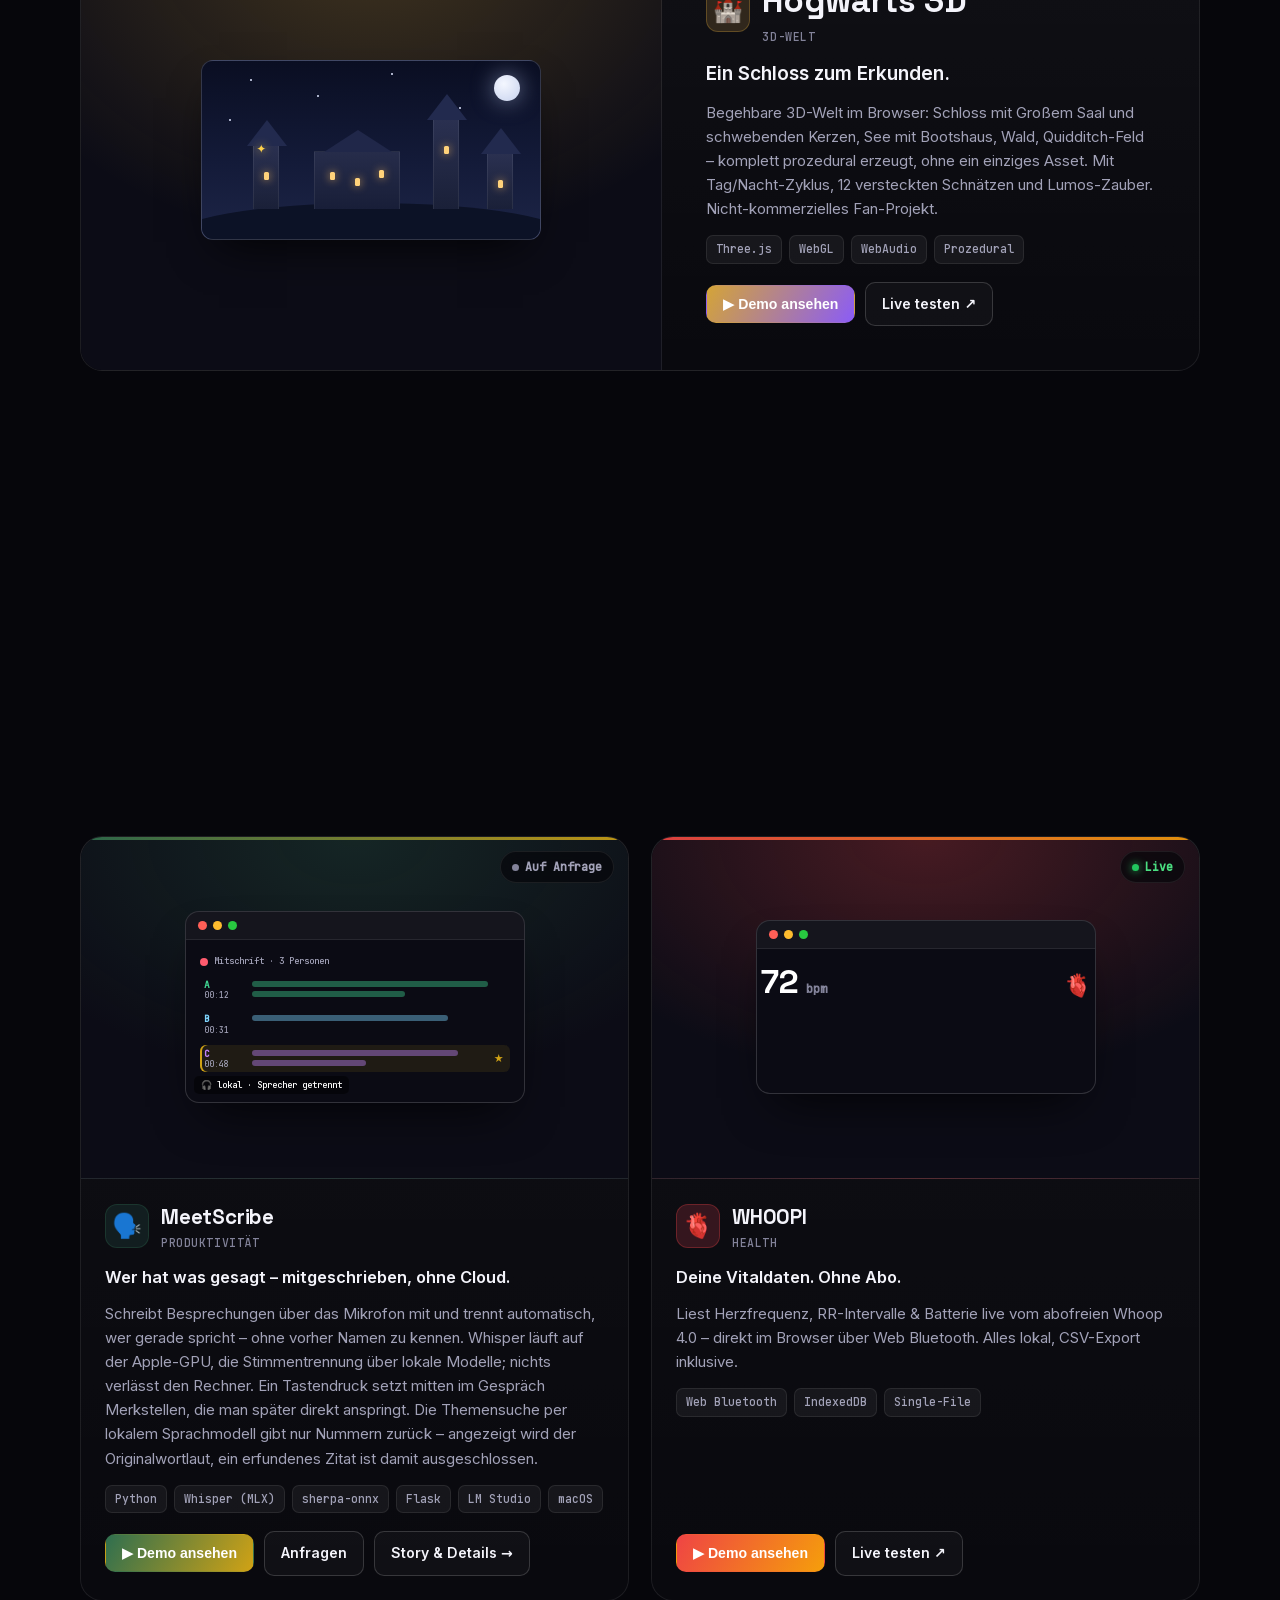
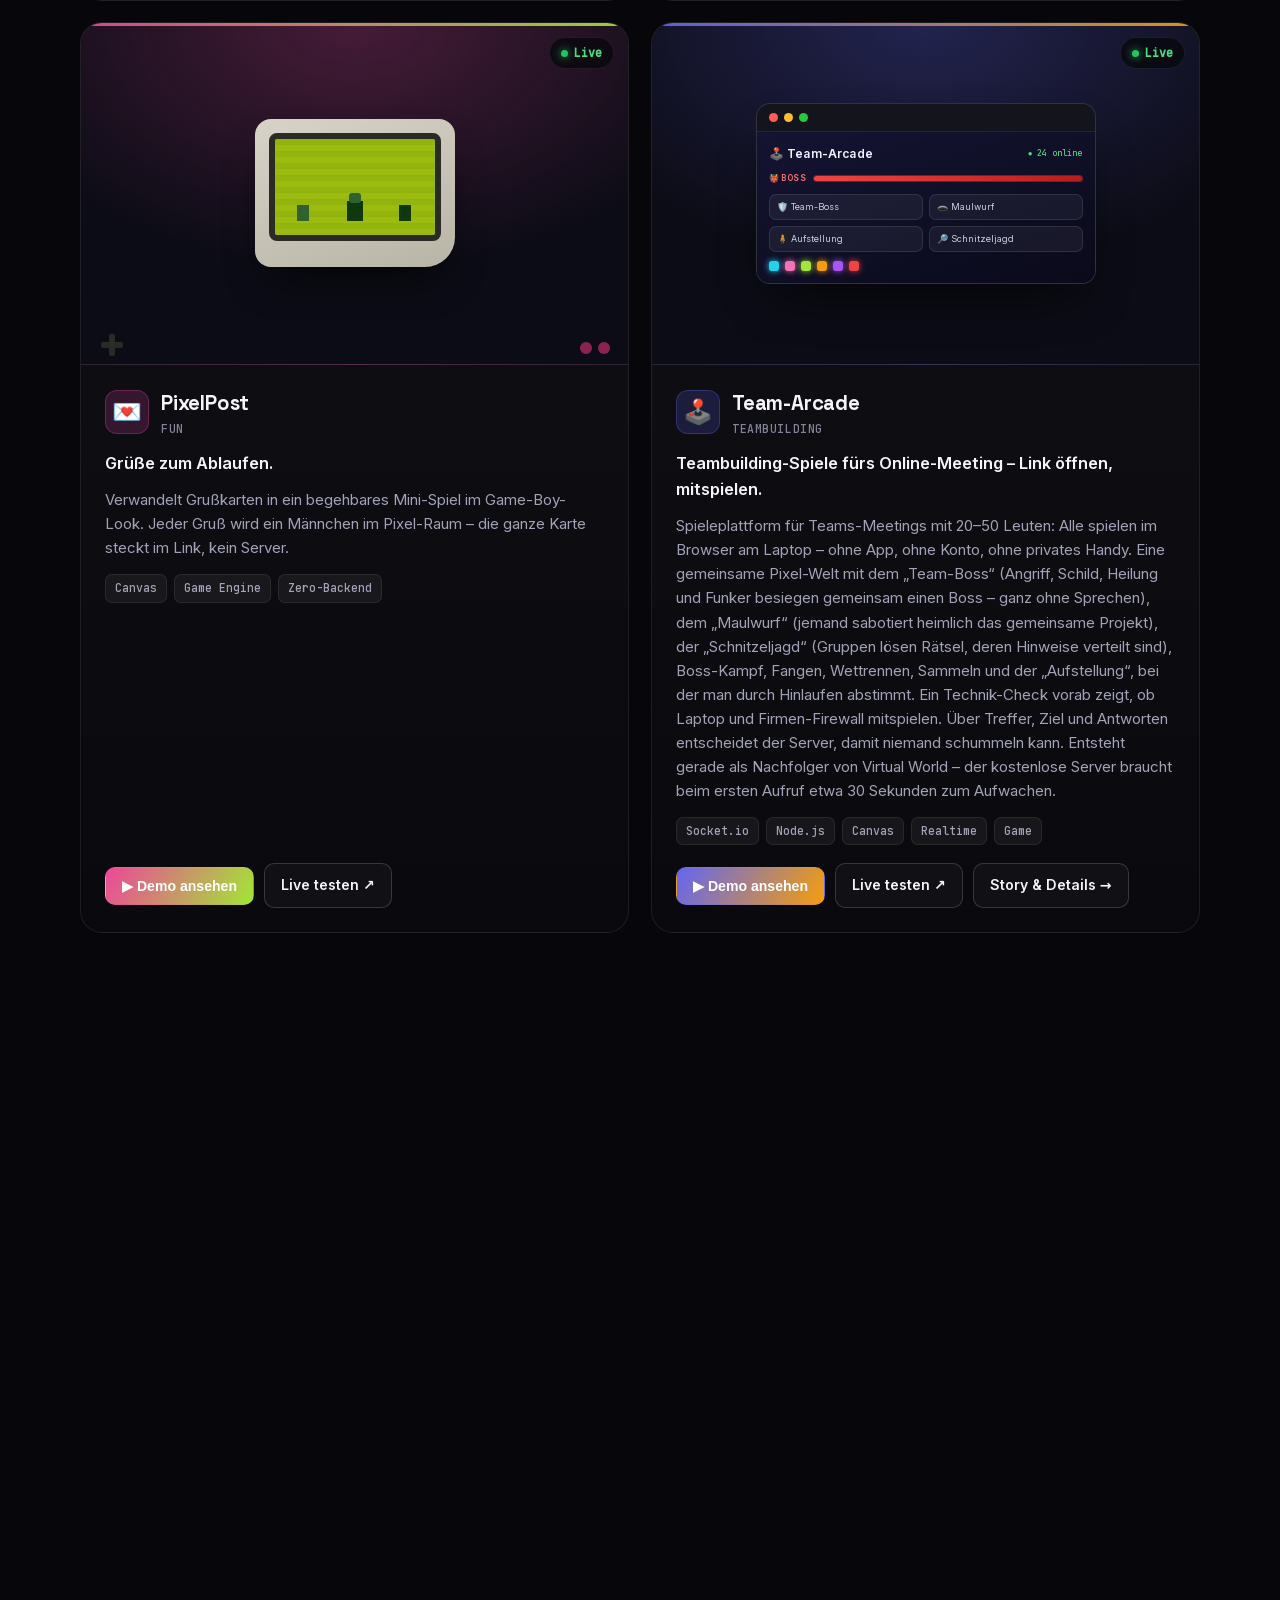
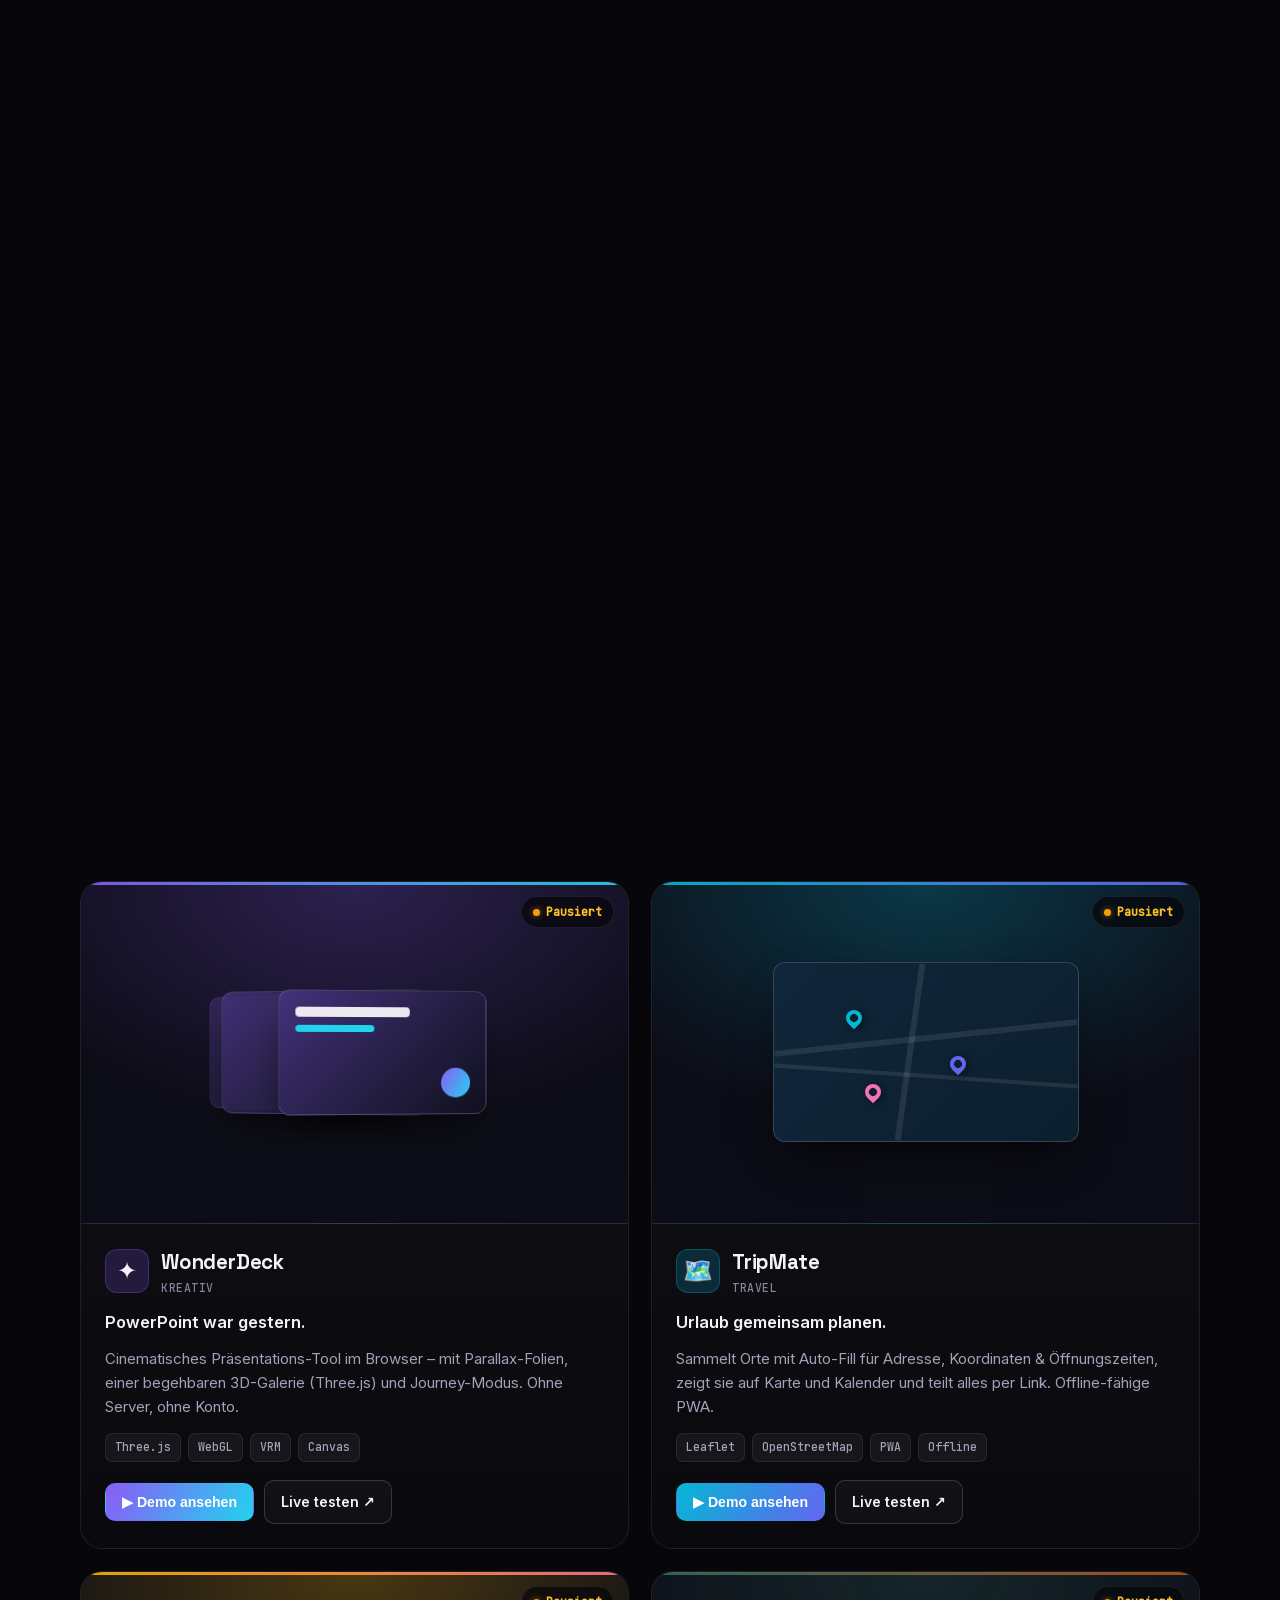
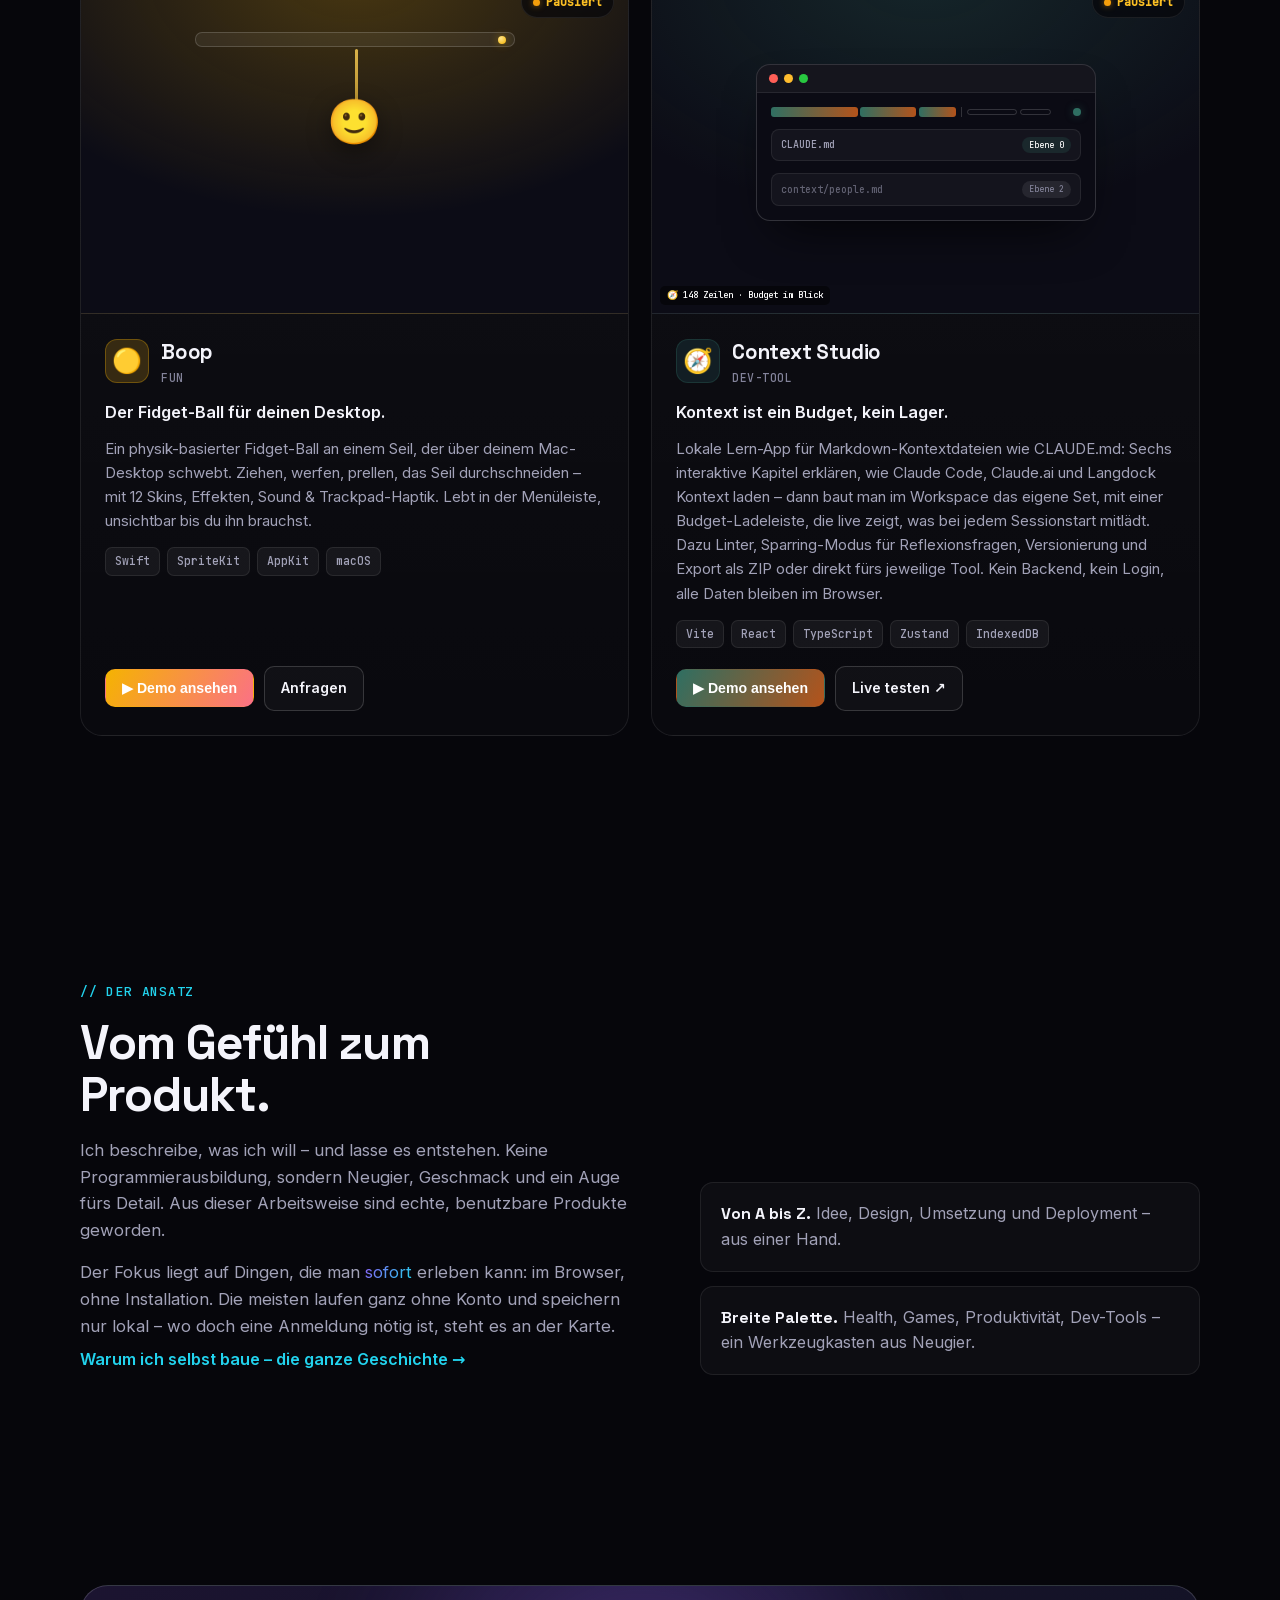
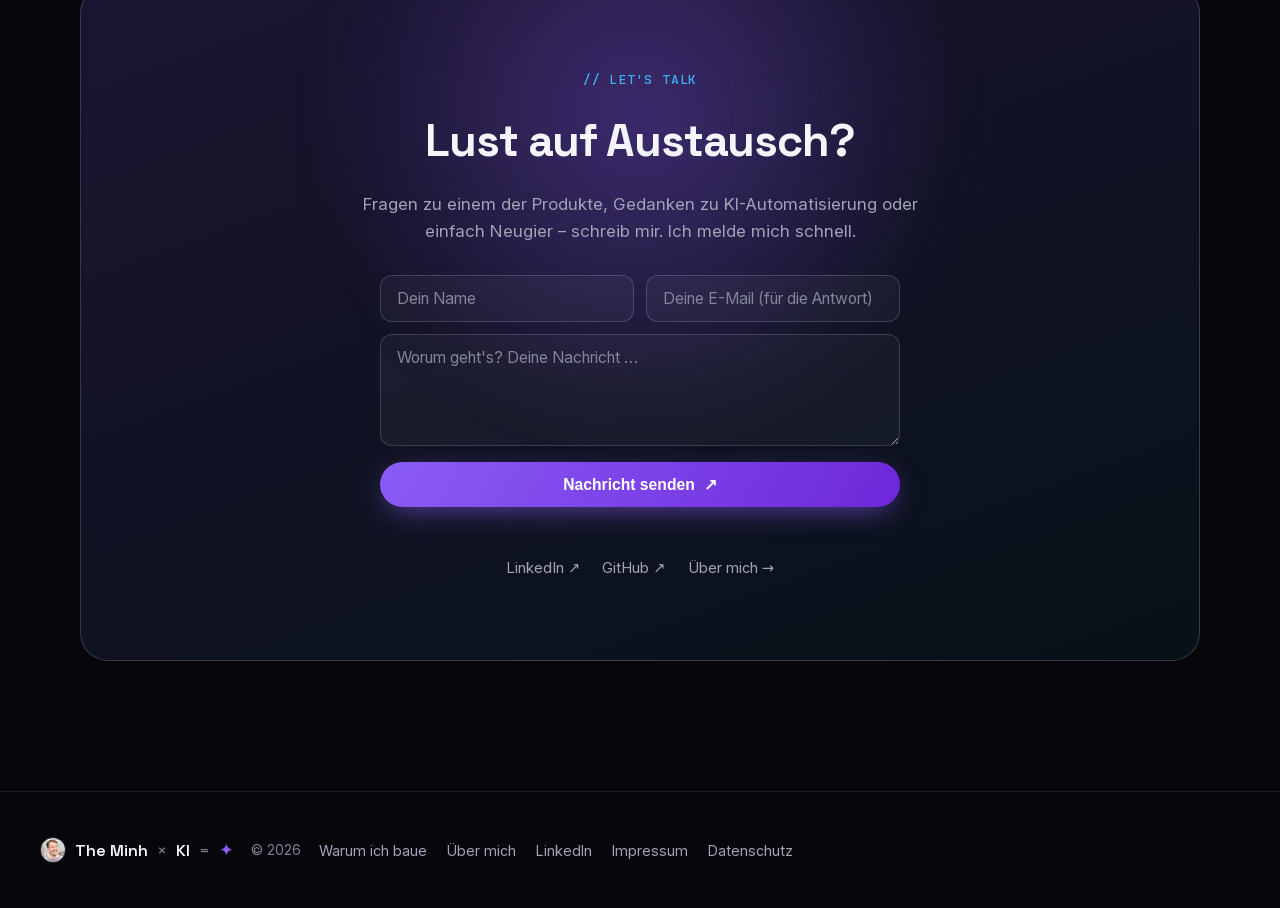
==== commit a5825cc9: "satzweise: Karte, Live-Vorschau und Kennzahlen (20 Produkte) Neue Karte für die Trainings-App satzwe" ====
--- a/index.html
+++ b/index.html
@@ -89,7 +89,7 @@
       <p class="hero-sub reveal">
         <span data-i18n="heroLead">Ich führe bei E.ON Digital Technology ein Team von 19 Entwicklern, das
         Konzernprozesse mit KI automatisiert – und baue Ideen weiterhin selbst.</span>
-        <span data-count-word="products">Neunzehn</span> <span data-i18n="heroSubRest">davon zeige ich hier: von der lokalen
+        <span data-count-word="products">Zwanzig</span> <span data-i18n="heroSubRest">davon zeige ich hier: von der lokalen
         Meeting-Mitschrift über einen KI-Medien-Tracker bis zum begehbaren 3D-Schloss.</span>
       </p>
       <div class="hero-actions reveal">
@@ -103,17 +103,17 @@
 
       <div class="hero-stats reveal">
         <div class="stat">
-          <span class="stat-num" data-count="19" data-count-src="products">0</span>
+          <span class="stat-num" data-count="20" data-count-src="products">0</span>
           <span class="stat-label" data-i18n="statProducts">Produkte</span>
         </div>
         <div class="stat-sep"></div>
         <div class="stat">
-          <span class="stat-num" data-count="15" data-count-src="demos">0</span>
+          <span class="stat-num" data-count="16" data-count-src="demos">0</span>
           <span class="stat-label" data-i18n="statDemos">Live-Demos</span>
         </div>
         <div class="stat-sep"></div>
         <div class="stat">
-          <span class="stat-num" data-count="30" data-count-src="tech">0</span>
+          <span class="stat-num" data-count="31" data-count-src="tech">0</span>
           <span class="stat-label" data-i18n="statTech">Technologien</span>
         </div>
         <div class="stat-sep"></div>
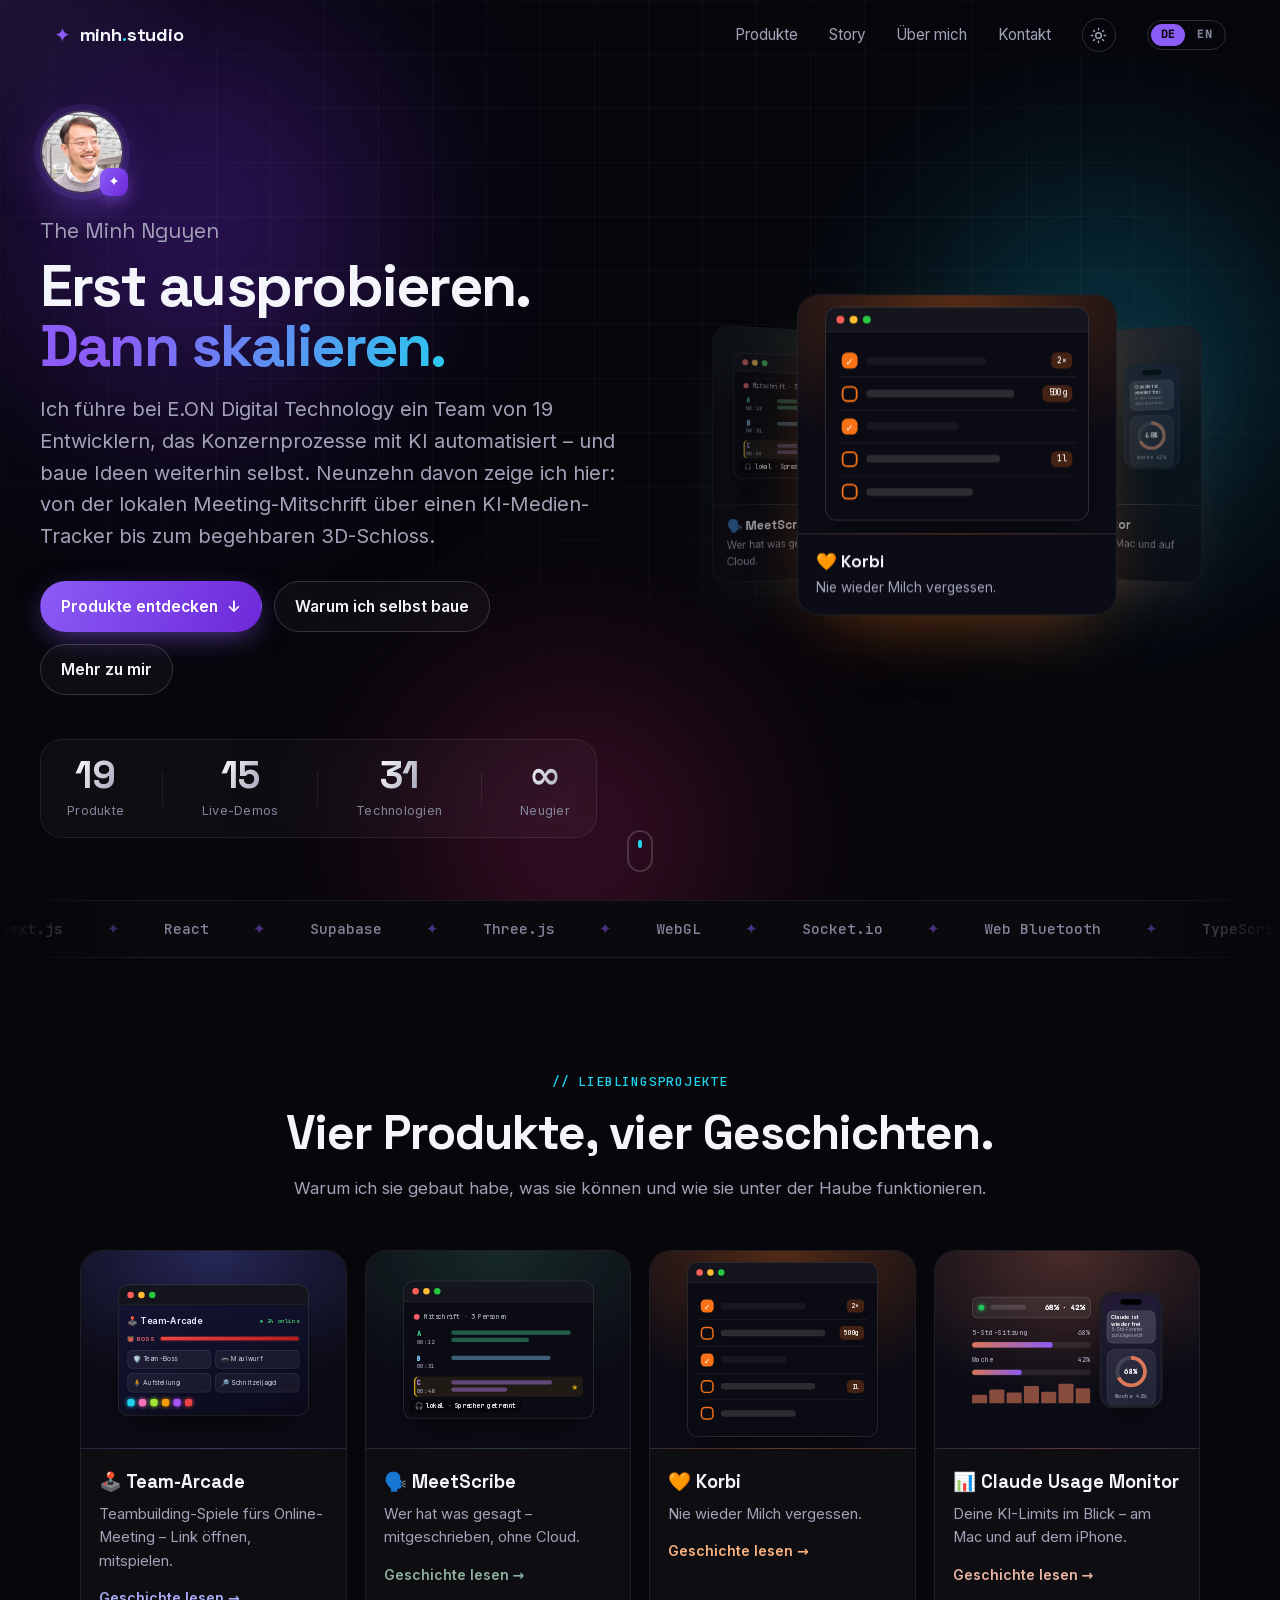
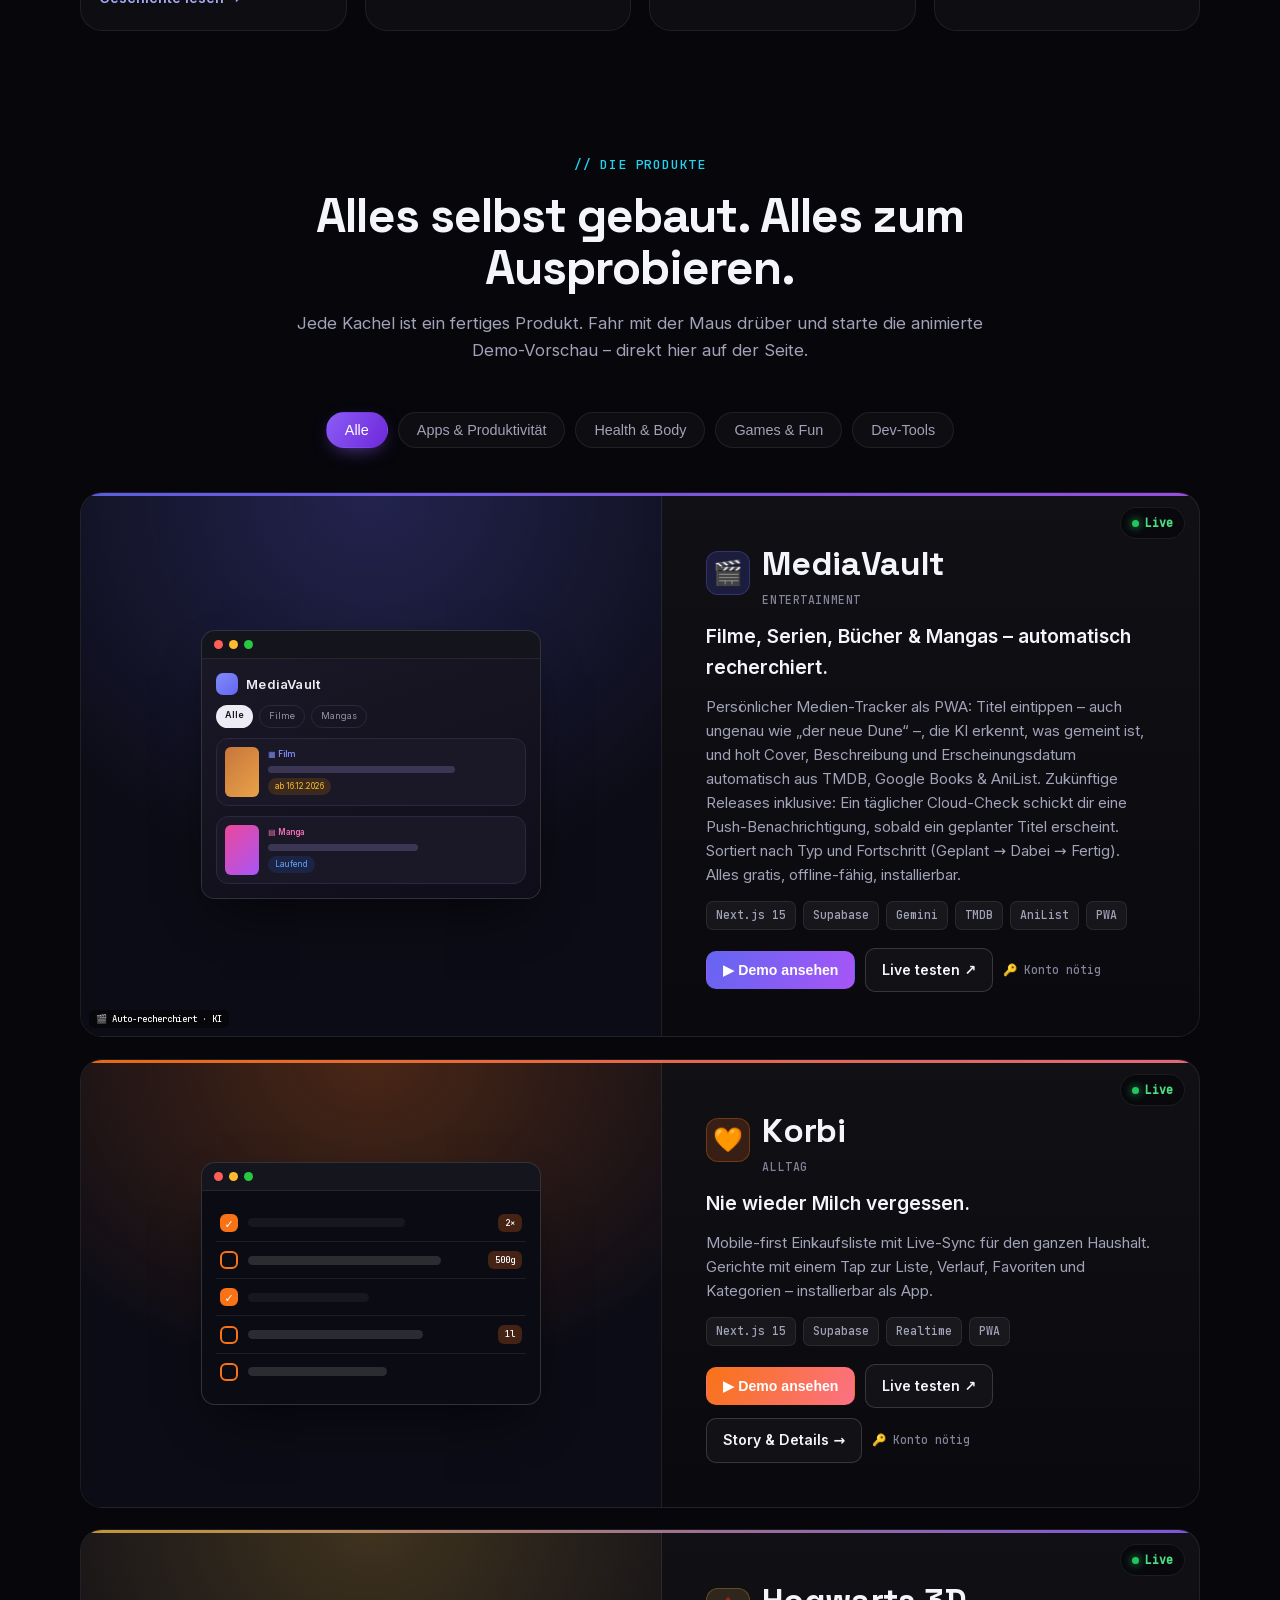
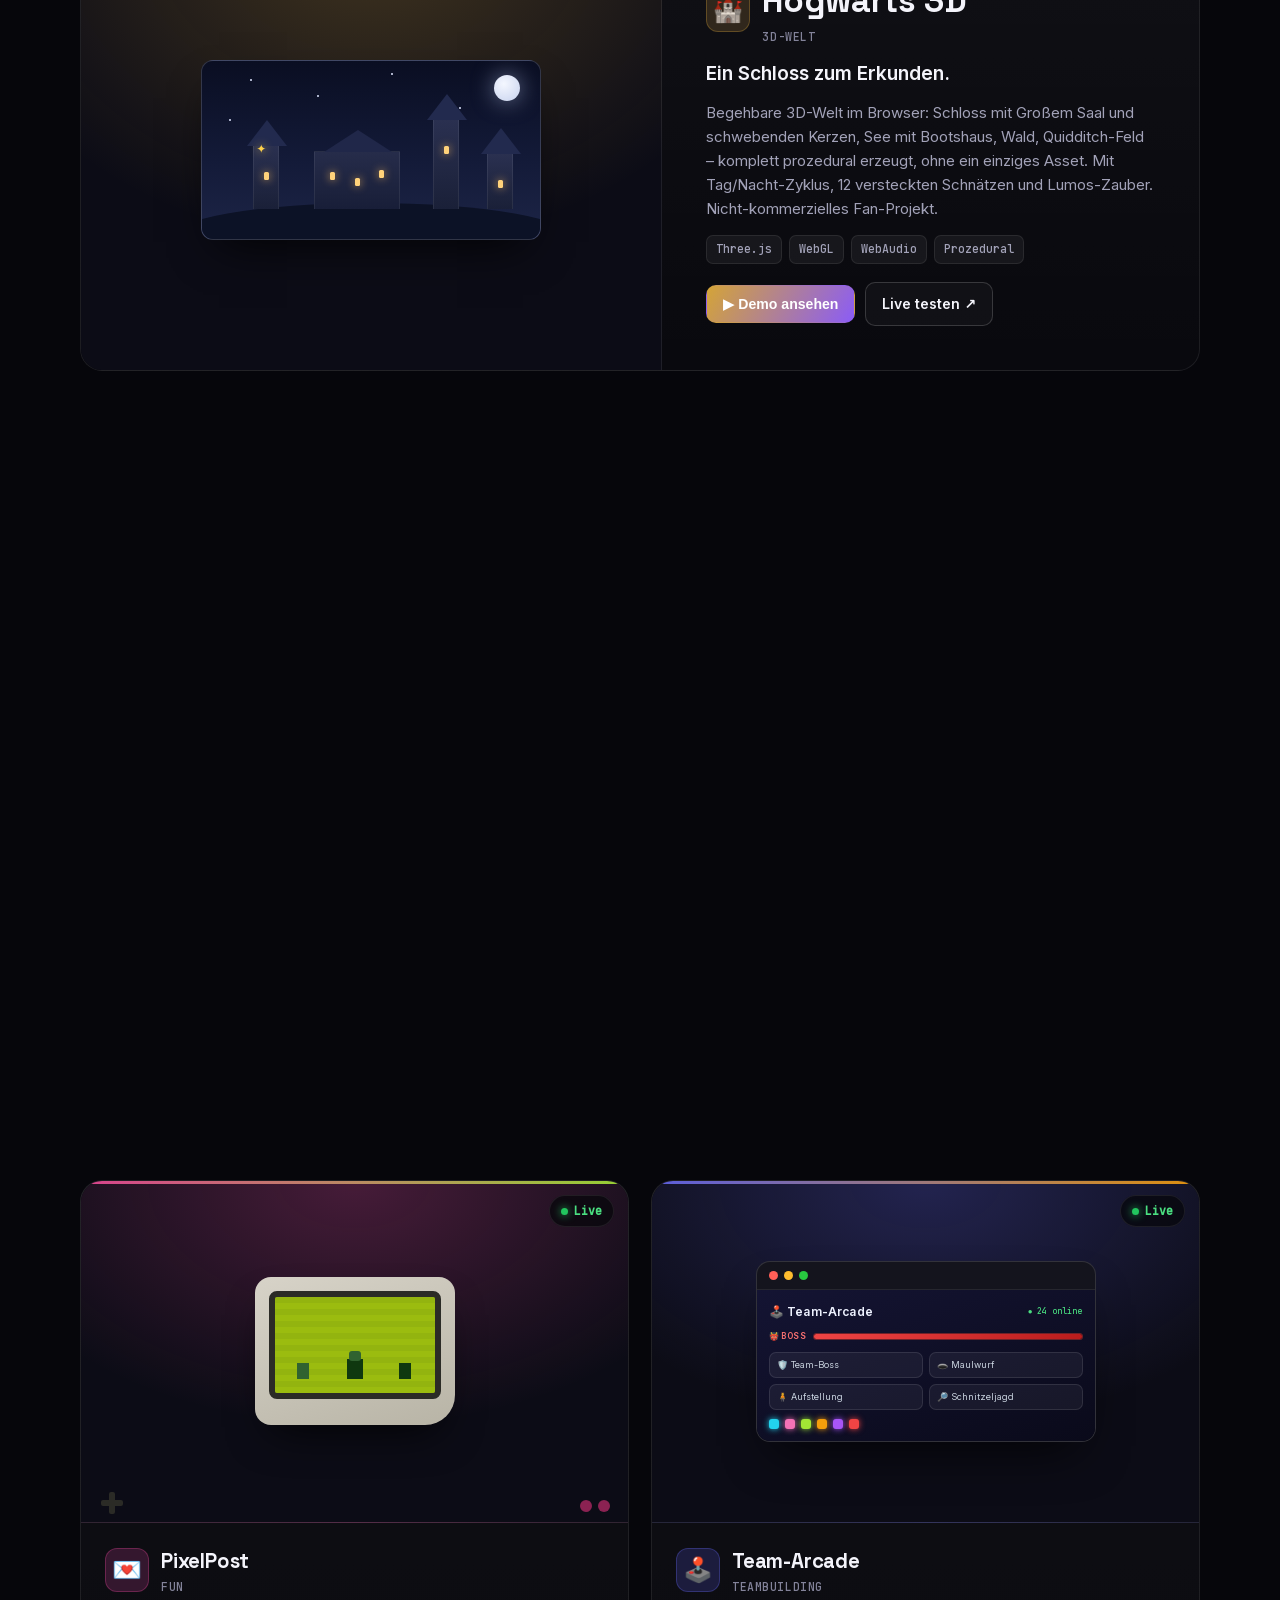
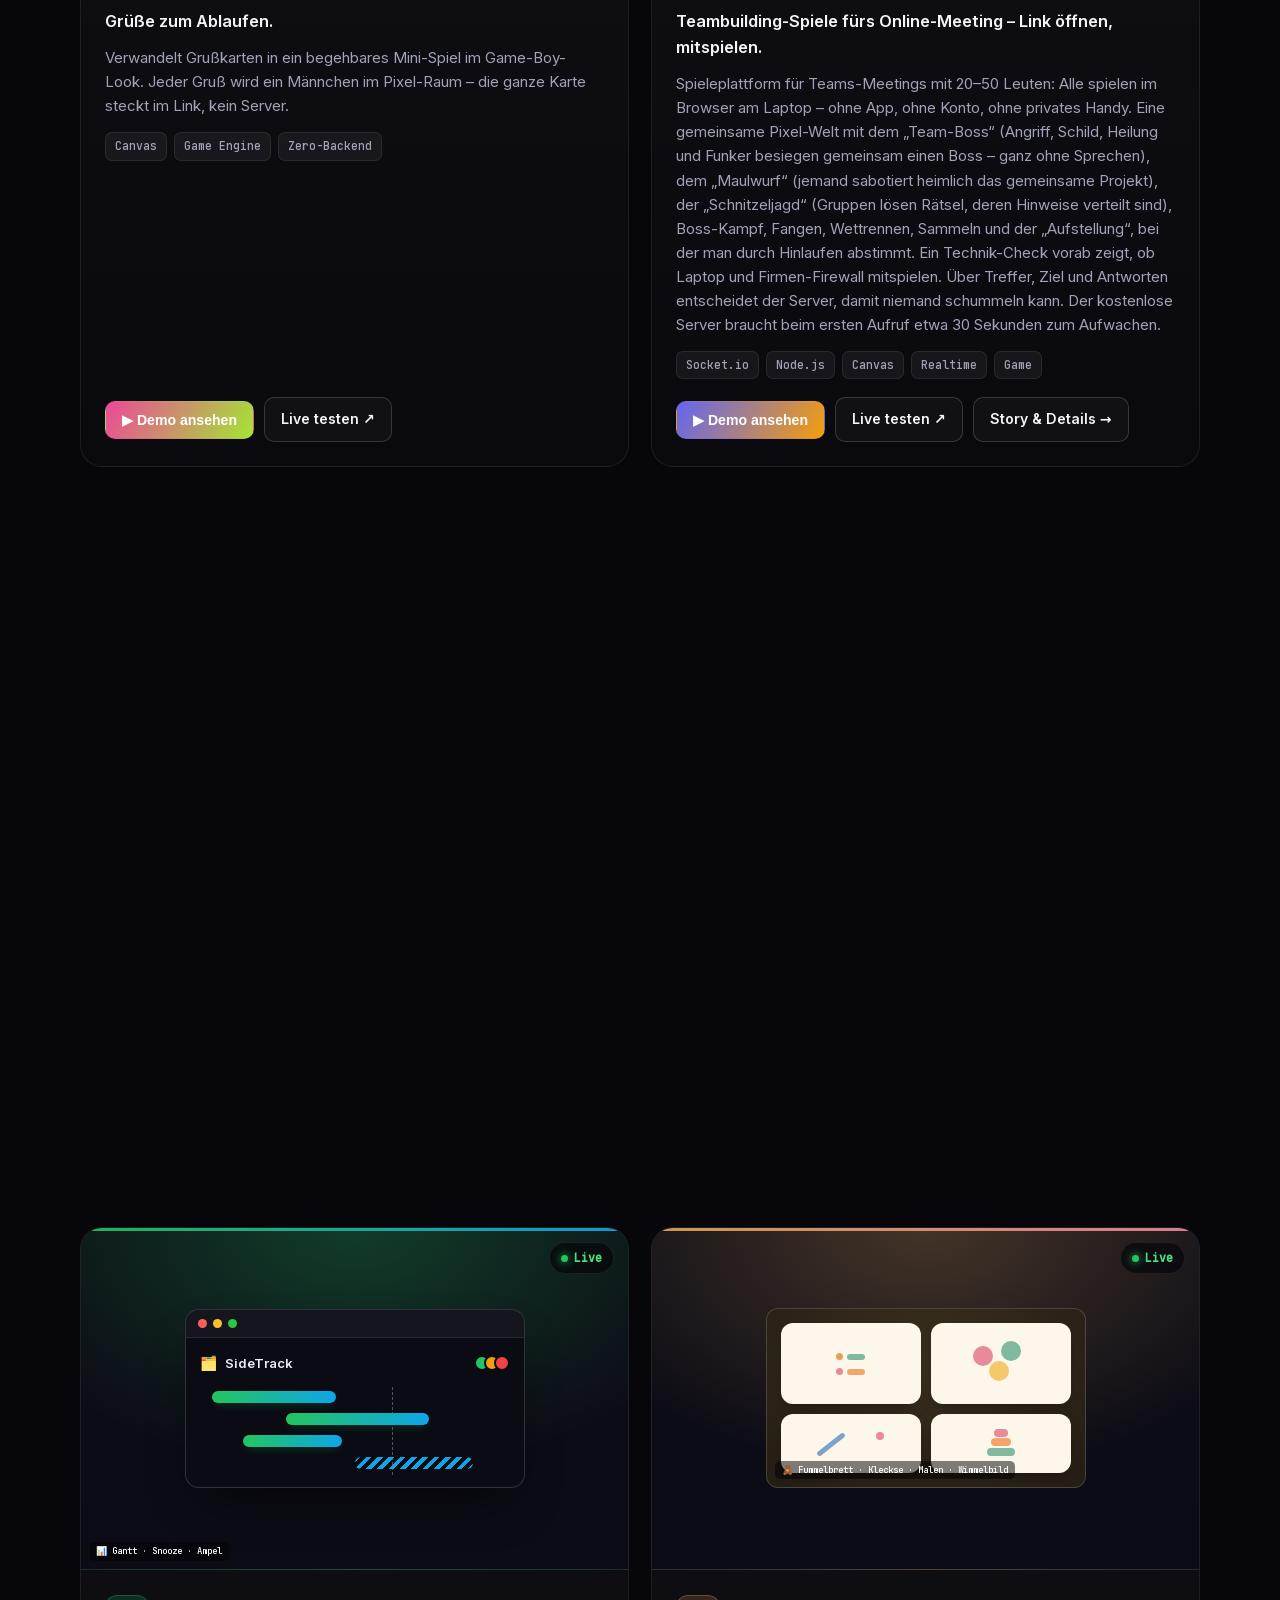
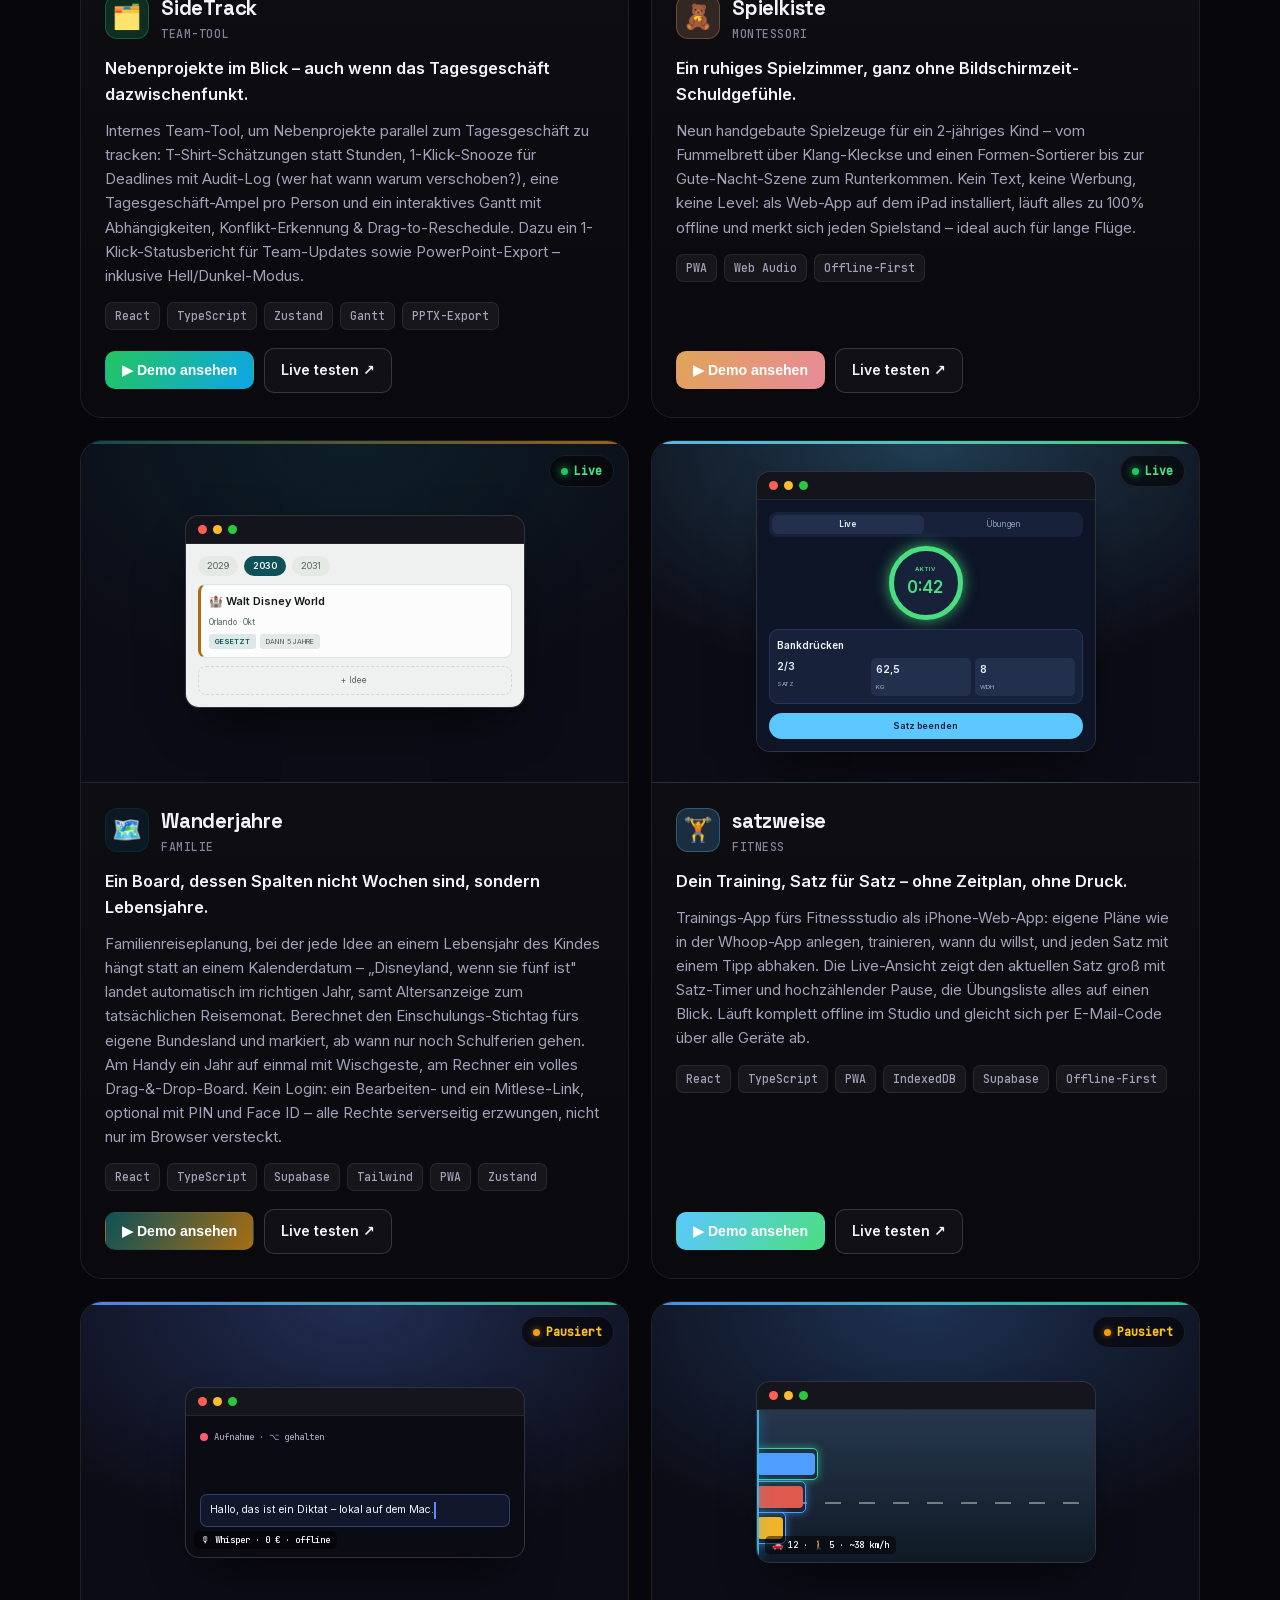
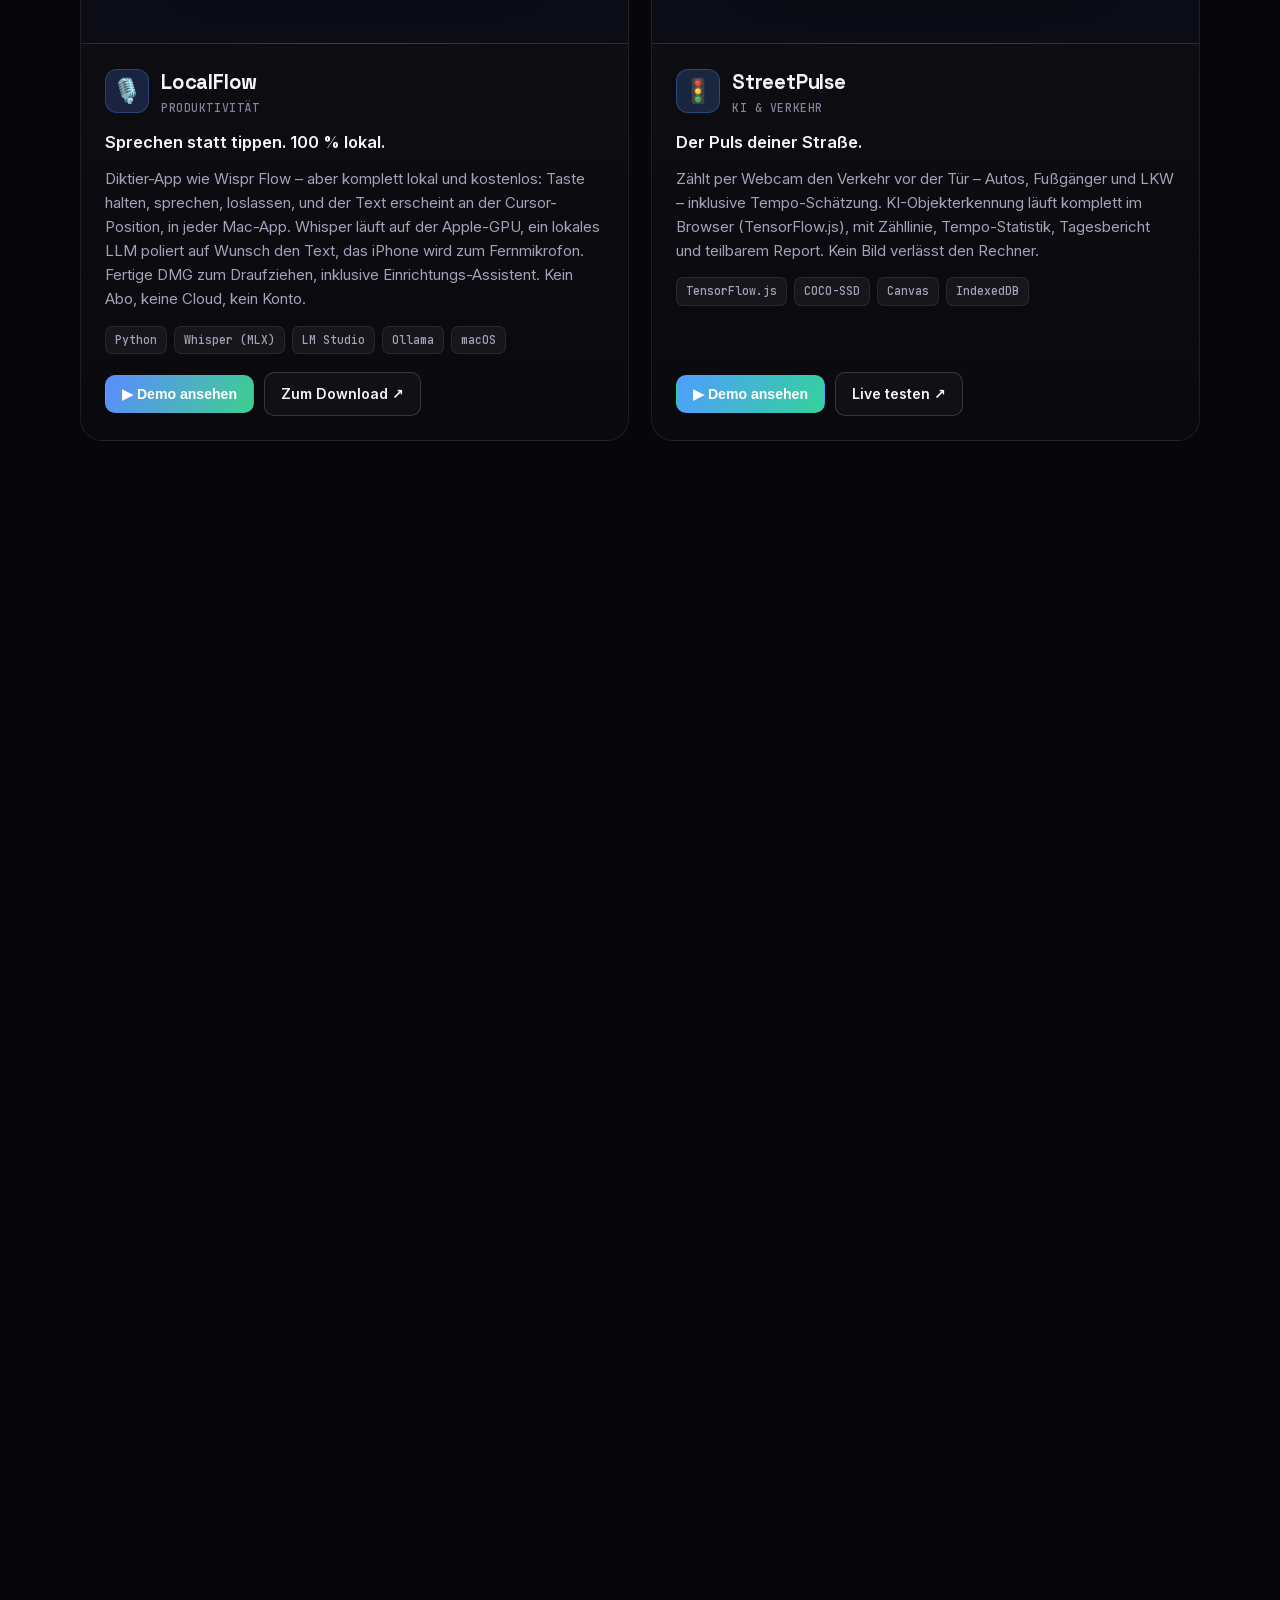
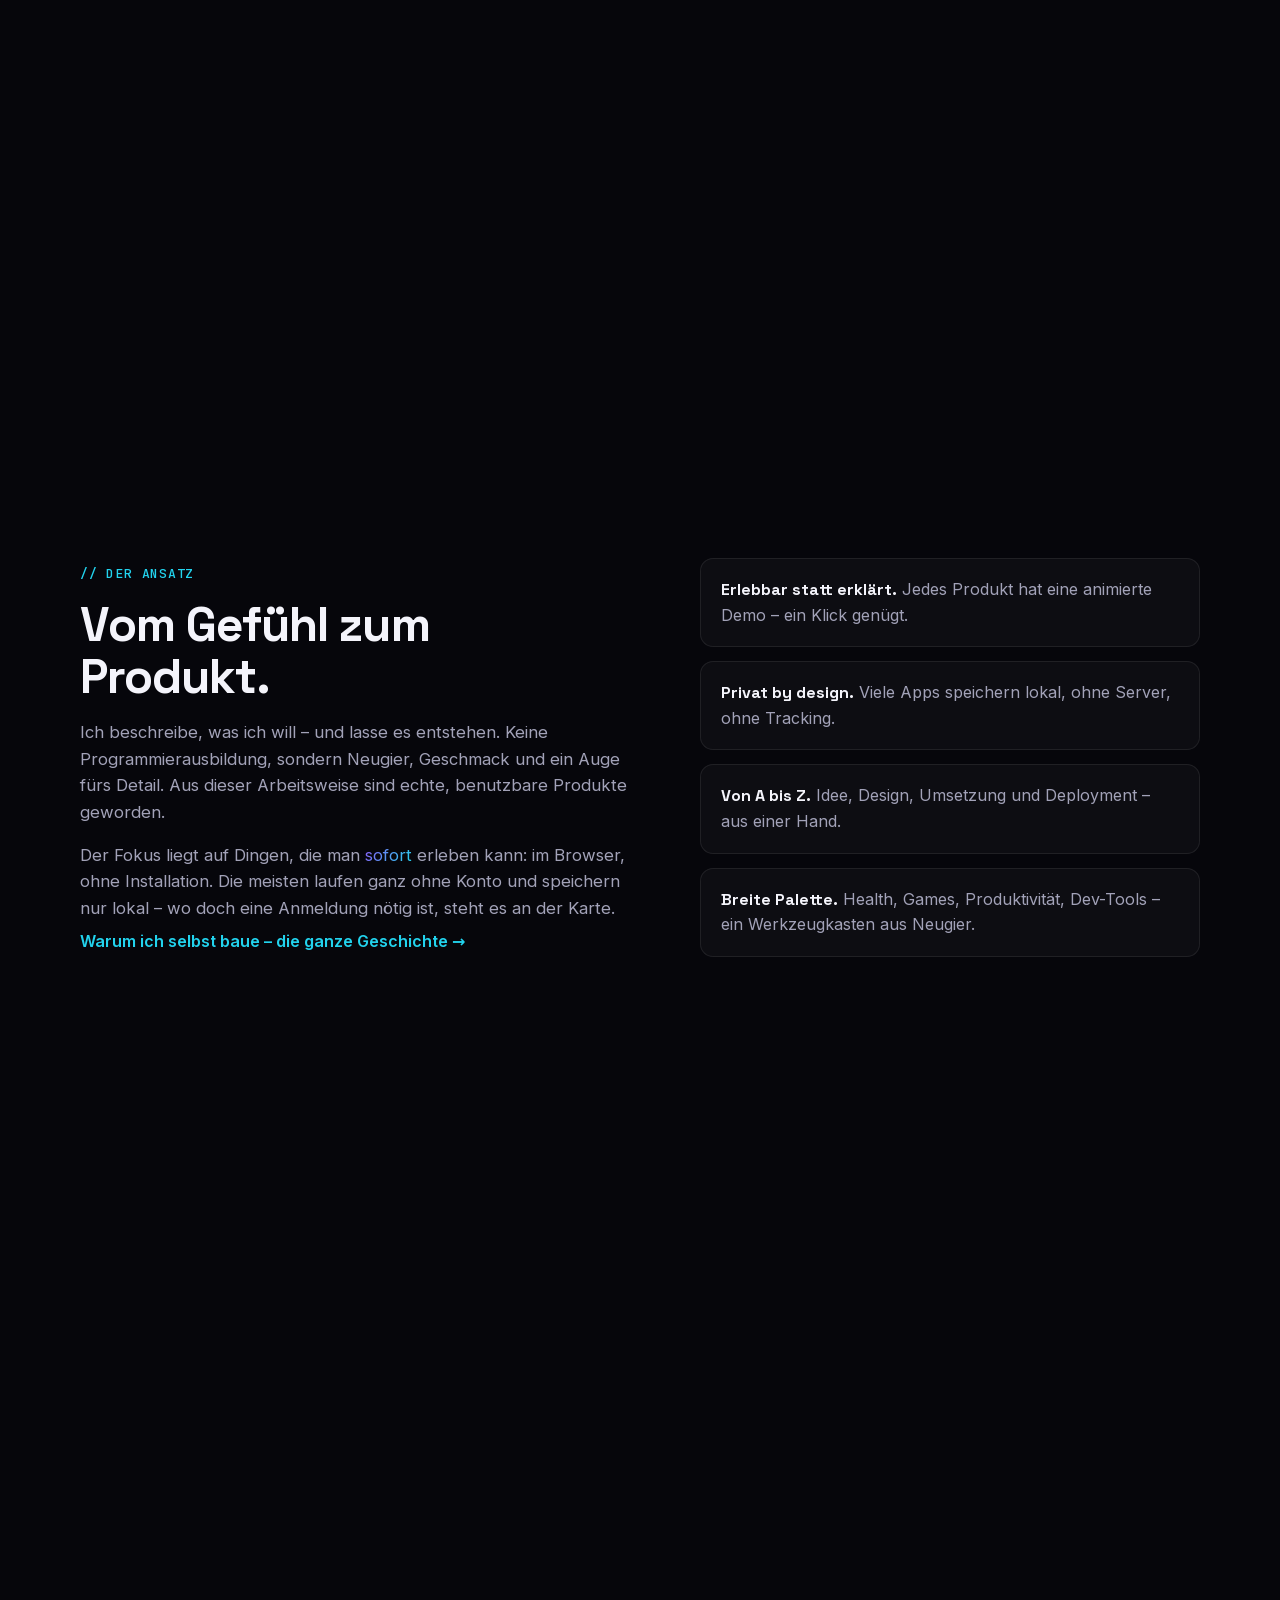
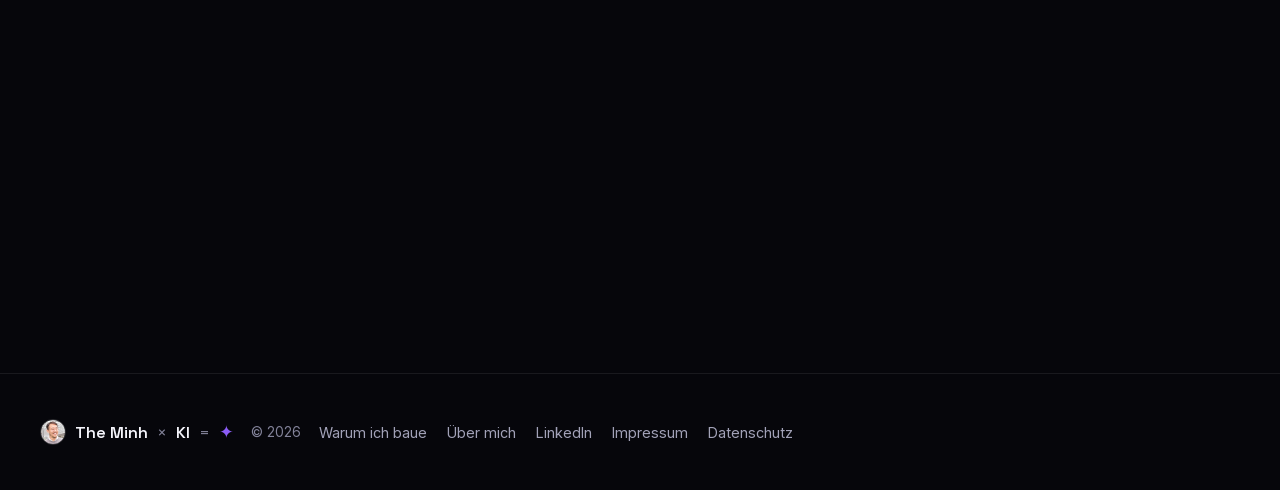
==== commit c8ec615e: "Claude Usage Monitor mit iPhone-Widget und Push; Virtual World entfernt - Claude Usage Monitor: Kart" ====
--- a/index.html
+++ b/index.html
@@ -89,7 +89,7 @@
       <p class="hero-sub reveal">
         <span data-i18n="heroLead">Ich führe bei E.ON Digital Technology ein Team von 19 Entwicklern, das
         Konzernprozesse mit KI automatisiert – und baue Ideen weiterhin selbst.</span>
-        <span data-count-word="products">Zwanzig</span> <span data-i18n="heroSubRest">davon zeige ich hier: von der lokalen
+        <span data-count-word="products">Neunzehn</span> <span data-i18n="heroSubRest">davon zeige ich hier: von der lokalen
         Meeting-Mitschrift über einen KI-Medien-Tracker bis zum begehbaren 3D-Schloss.</span>
       </p>
       <div class="hero-actions reveal">
@@ -103,12 +103,12 @@
 
       <div class="hero-stats reveal">
         <div class="stat">
-          <span class="stat-num" data-count="20" data-count-src="products">0</span>
+          <span class="stat-num" data-count="19" data-count-src="products">0</span>
           <span class="stat-label" data-i18n="statProducts">Produkte</span>
         </div>
         <div class="stat-sep"></div>
         <div class="stat">
-          <span class="stat-num" data-count="16" data-count-src="demos">0</span>
+          <span class="stat-num" data-count="15" data-count-src="demos">0</span>
           <span class="stat-label" data-i18n="statDemos">Live-Demos</span>
         </div>
         <div class="stat-sep"></div>
--- a/css/styles.css
+++ b/css/styles.css
@@ -801,21 +801,7 @@
 .m-gb-ab { position: absolute; bottom: 10px; right: 18px; display: flex; gap: 6px; }
 .m-gb-ab i { width: 12px; height: 12px; border-radius: 50%; background: #8b2252; }
 
-/* virtual-world: Multiplayer-Pixelwelt */
-.m-world { position: relative; width: 88%; height: 180px; border-radius: 12px; overflow: hidden; border: 1px solid var(--border-strong); background:
-  linear-gradient(180deg, #0e1a2b, #0a2417);
-  box-shadow: 0 20px 44px -18px rgba(0,0,0,0.9); }
-.m-world .tiles { position: absolute; inset: 0; background-image: linear-gradient(rgba(255,255,255,0.05) 1px, transparent 1px), linear-gradient(90deg, rgba(255,255,255,0.05) 1px, transparent 1px); background-size: 22px 22px; }
-.m-player { position: absolute; width: 14px; height: 14px; border-radius: 4px; box-shadow: 0 0 10px currentColor; }
-.m-player::after { content: ""; position: absolute; top: -6px; left: 3px; width: 8px; height: 6px; border-radius: 3px 3px 0 0; background: currentColor; }
-.m-p1 { color: #22d3ee; background: #22d3ee; top: 40%; left: 26%; animation: wander1 6s var(--ease) infinite; }
-.m-p2 { color: #f472b6; background: #f472b6; top: 60%; left: 60%; animation: wander2 7s var(--ease) infinite; }
-.m-p3 { color: #a3e635; background: #a3e635; top: 30%; left: 66%; animation: wander3 5.5s var(--ease) infinite; }
-.m-boss { position: absolute; top: 20%; left: 45%; width: 30px; height: 30px; border-radius: 8px; background: radial-gradient(circle, #ef4444, #7f1d1d); box-shadow: 0 0 18px #ef4444; animation: bosspulse 2s infinite; }
-@keyframes bosspulse { 50% { transform: scale(1.12); } }
-@keyframes wander1 { 0%,100%{transform:translate(0,0)} 50%{transform:translate(30px,18px)} }
-@keyframes wander2 { 0%,100%{transform:translate(0,0)} 50%{transform:translate(-26px,-16px)} }
-@keyframes wander3 { 0%,100%{transform:translate(0,0)} 50%{transform:translate(-18px,22px)} }
+/* Kleines Etikett unten links (mehrere Vorschauen) */
 .m-tag { position: absolute; bottom: 8px; left: 8px; font-family: var(--font-mono); font-size: 9px; color: #fff; background: rgba(0,0,0,0.5); padding: 2px 7px; border-radius: 5px; }
 
 /* team-arcade: Spielauswahl, Boss-Leiste, Team */
@@ -899,11 +885,52 @@
   animation: fillup 1.4s var(--ease) both;
 }
 .m-fill.w2 { animation-delay: 0.18s; }
-.m-fill.w3 { animation-delay: 0.36s; }
 /* Nur die anfängliche Füll-Geste – Endzustand bleibt exakt --to */
 @keyframes fillup { from { transform: scaleX(0); } to { transform: scaleX(1); } }
 .m-spark { display: flex; align-items: flex-end; gap: 3px; height: 30px; margin-top: 8px; }
 .m-spark i { flex: 1; border-radius: 2px 2px 0 0; background: color-mix(in srgb, var(--card-accent) 60%, transparent); }
+
+/* claude-usage-monitor: Mac-Panel + iPhone mit Widget und Push nebeneinander */
+.m-menubar.m-cu { display: flex; align-items: center; gap: 12px; }
+.m-cu-mac { flex: 1; min-width: 0; }
+.m-cu-mac .m-mb-top { padding: 6px 8px; }
+.m-cu-mac .m-mb-top b { font-size: 10.5px; white-space: nowrap; }
+.m-cu-phone {
+  position: relative; flex: none; width: 88px; height: 162px;
+  border-radius: 20px; border: 4px solid #1d1d28; background: linear-gradient(170deg, #241b36, #0f1426);
+  padding: 22px 6px 8px; display: flex; flex-direction: column; gap: 8px; overflow: hidden;
+  box-shadow: 0 20px 40px -18px rgba(0,0,0,0.9);
+}
+.m-cu-island { position: absolute; top: 6px; left: 50%; width: 30px; height: 8px; margin-left: -15px; border-radius: 6px; background: #000; }
+.m-cu-push {
+  display: flex; flex-direction: column; gap: 1px; padding: 5px 6px; border-radius: 9px;
+  background: rgba(255,255,255,0.14); border: 1px solid rgba(255,255,255,0.12);
+  animation: cuPush 6s var(--ease) infinite;
+}
+.m-cu-push b { font-size: 7.5px; line-height: 1.15; color: #fff; }
+.m-cu-push small { font-size: 6.5px; line-height: 1.2; color: var(--text-dim); }
+.m-cu-widget {
+  display: flex; flex-direction: column; align-items: center; gap: 5px; padding: 8px 4px;
+  border-radius: 12px; background: rgba(255,255,255,0.08); border: 1px solid rgba(255,255,255,0.1);
+}
+/* Ring als eigene Ebene (::before) – so schneidet die Maske nur den Ring aus,
+   nicht die Zahl in der Mitte. Füllstand kommt aus --p im HTML. */
+.m-cu-ring { position: relative; width: 44px; height: 44px; display: grid; place-items: center; }
+.m-cu-ring::before {
+  content: ""; position: absolute; inset: 0; border-radius: 50%;
+  background: conic-gradient(var(--card-accent) calc(var(--p) * 1%), rgba(255,255,255,0.12) 0);
+  -webkit-mask: radial-gradient(farthest-side, transparent calc(100% - 6px), #000 calc(100% - 5px));
+          mask: radial-gradient(farthest-side, transparent calc(100% - 6px), #000 calc(100% - 5px));
+}
+.m-cu-ring b { position: relative; font-family: var(--font-mono); font-size: 10px; font-weight: 700; color: #fff; }
+.m-cu-wk { font-family: var(--font-mono); font-size: 7.5px; color: var(--text-dim); }
+/* Push gleitet von oben herein, bleibt lesbar stehen, verschwindet wieder */
+@keyframes cuPush {
+  0%, 8% { transform: translateY(-140%); opacity: 0; }
+  16%, 70% { transform: translateY(0); opacity: 1; }
+  80%, 100% { transform: translateY(-140%); opacity: 0; }
+}
+@media (prefers-reduced-motion: reduce) { .m-cu-push { animation: none; transform: none; opacity: 1; } }
 
 /* hogwarts-3d: Schloss-Silhouette bei Nacht */
 .m-castle { position: relative; width: 88%; height: 180px; border-radius: 12px; overflow: hidden; border: 1px solid var(--border-strong); background: linear-gradient(180deg, #0a0e22 0%, #131a38 55%, #1d2547 100%); box-shadow: 0 20px 44px -18px rgba(0,0,0,0.9); }
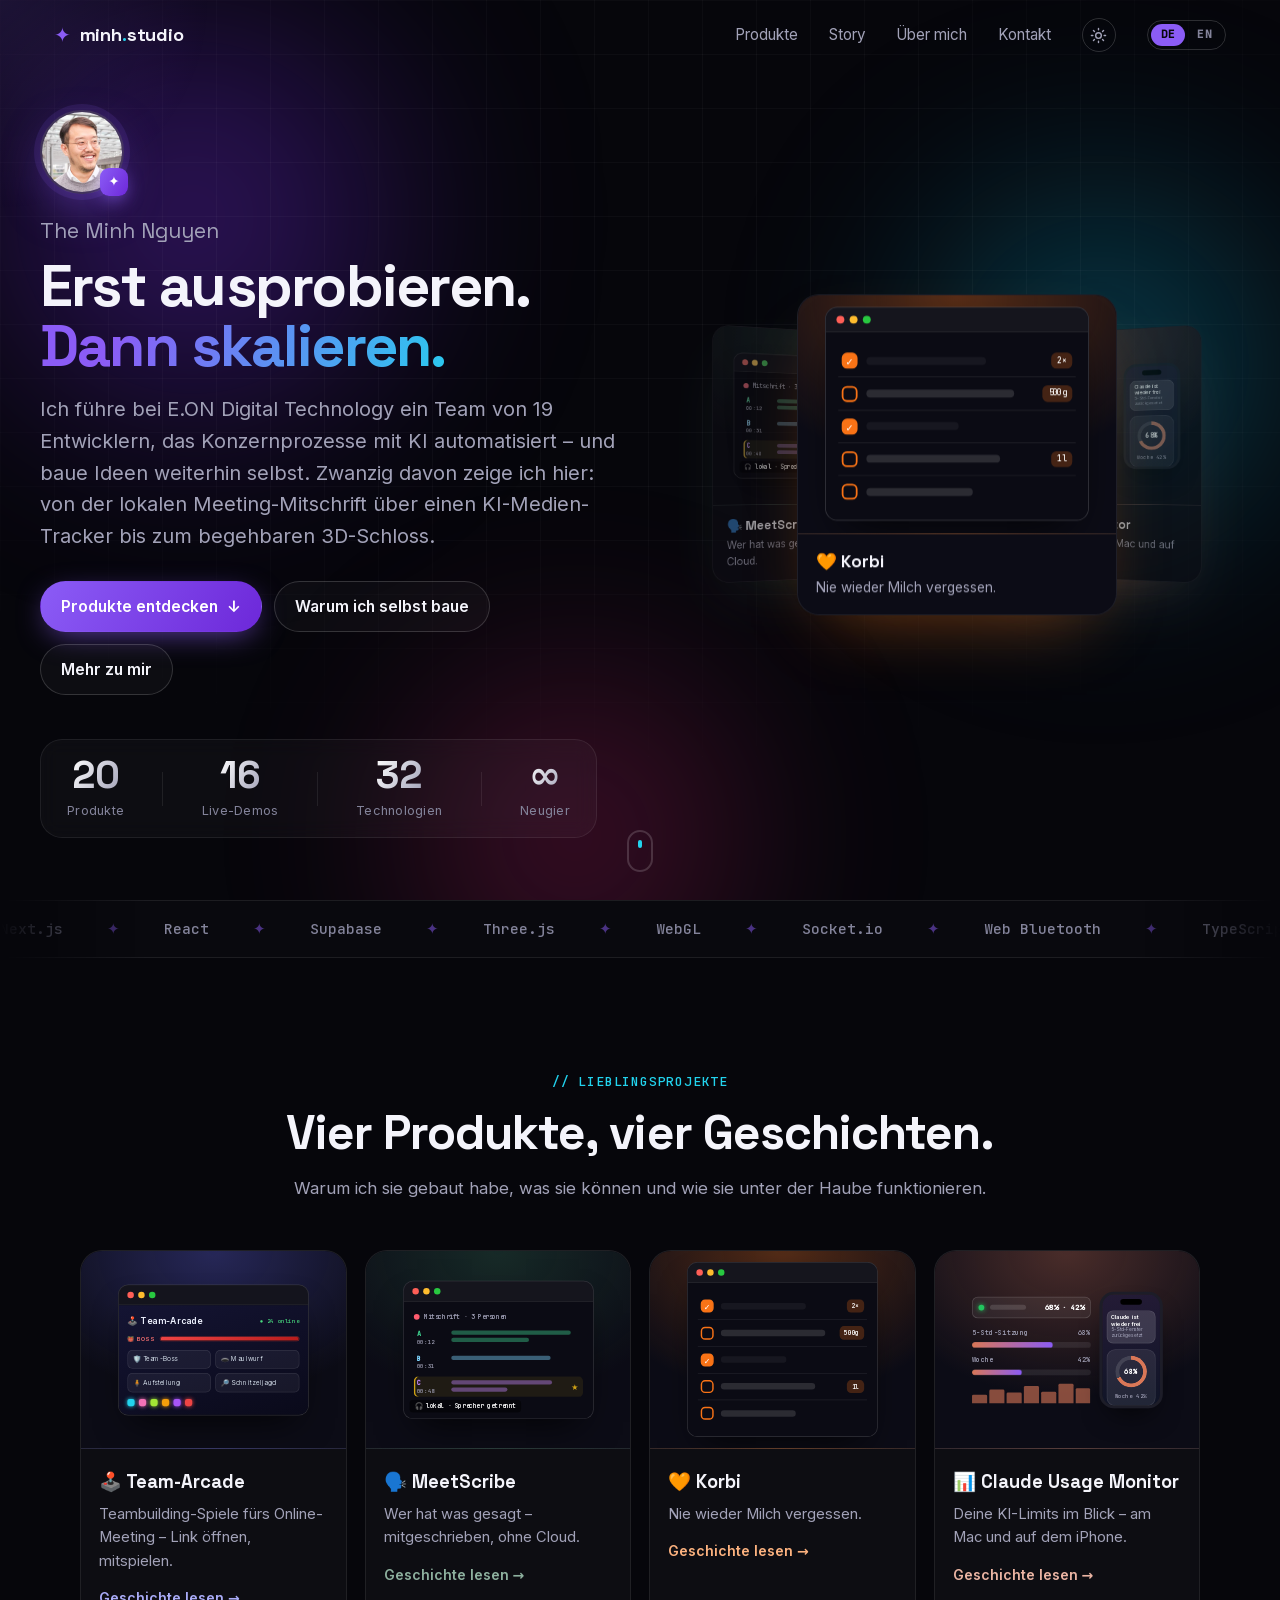
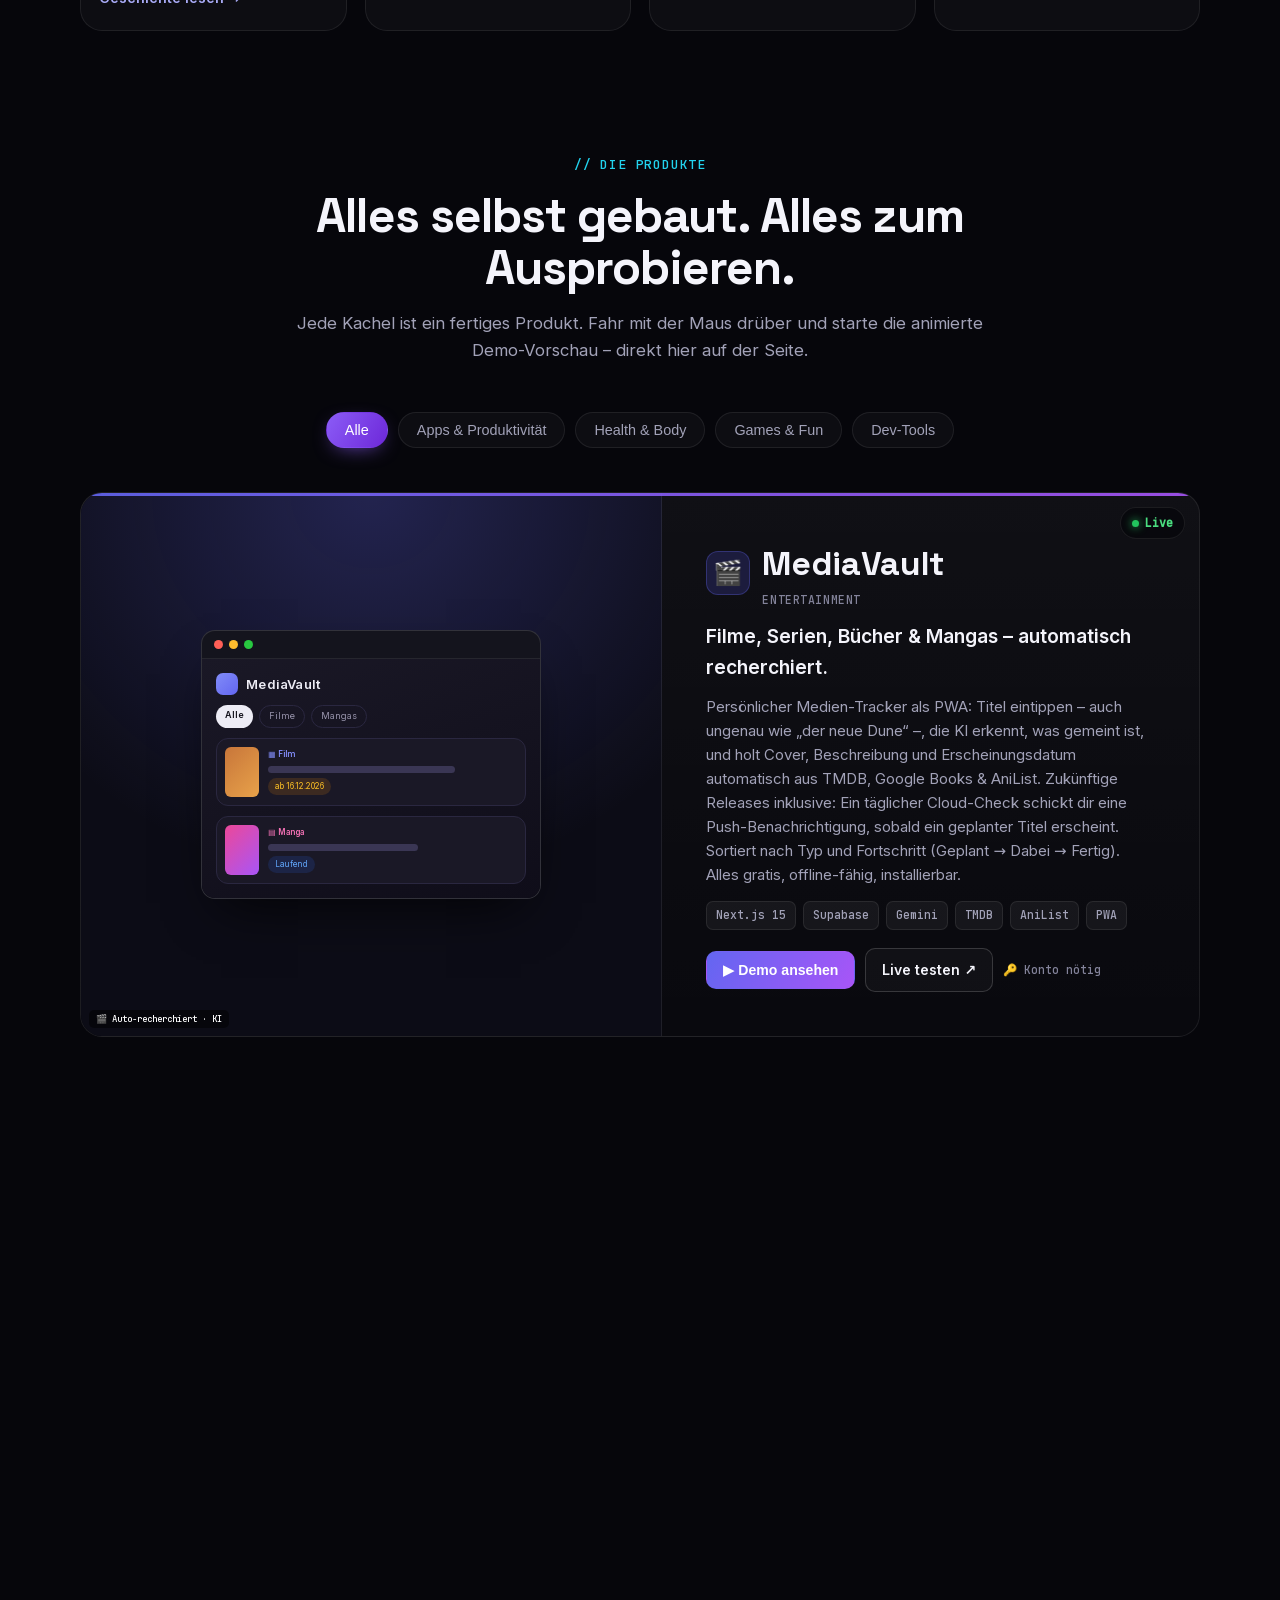
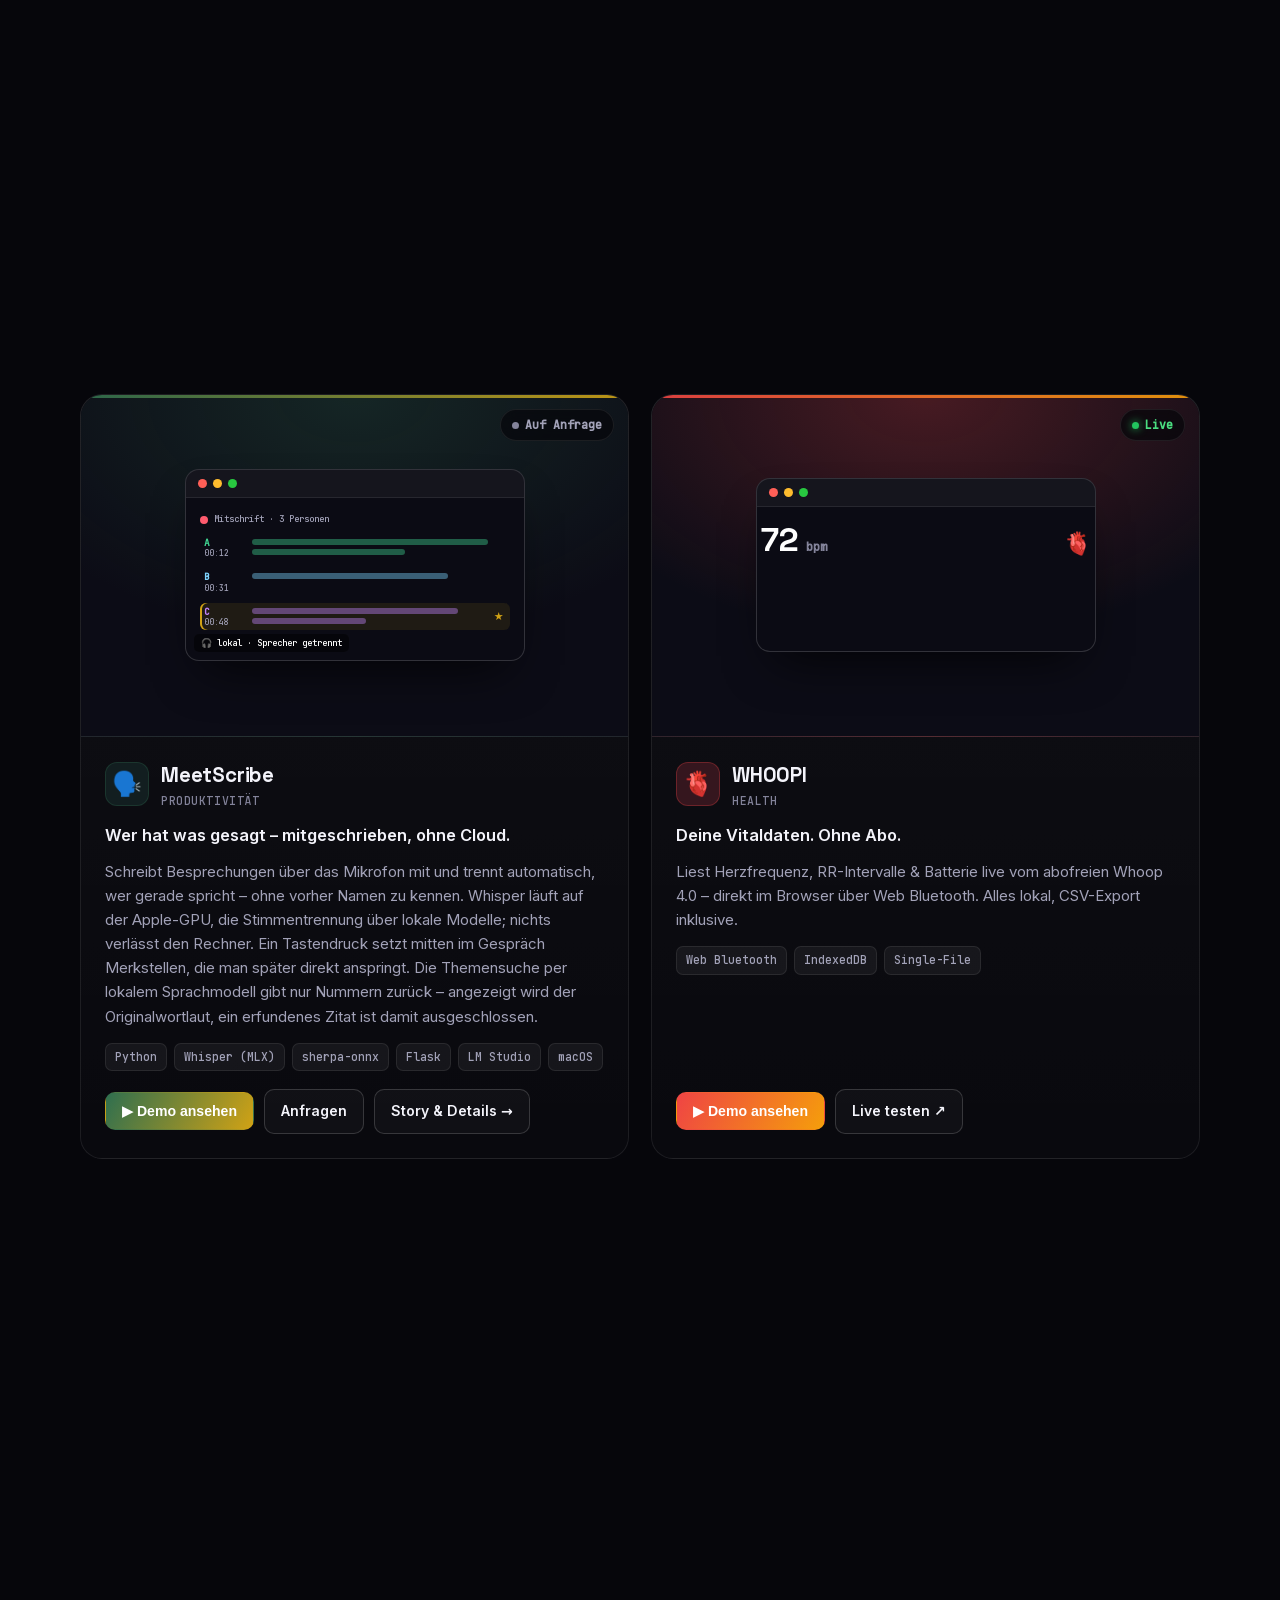
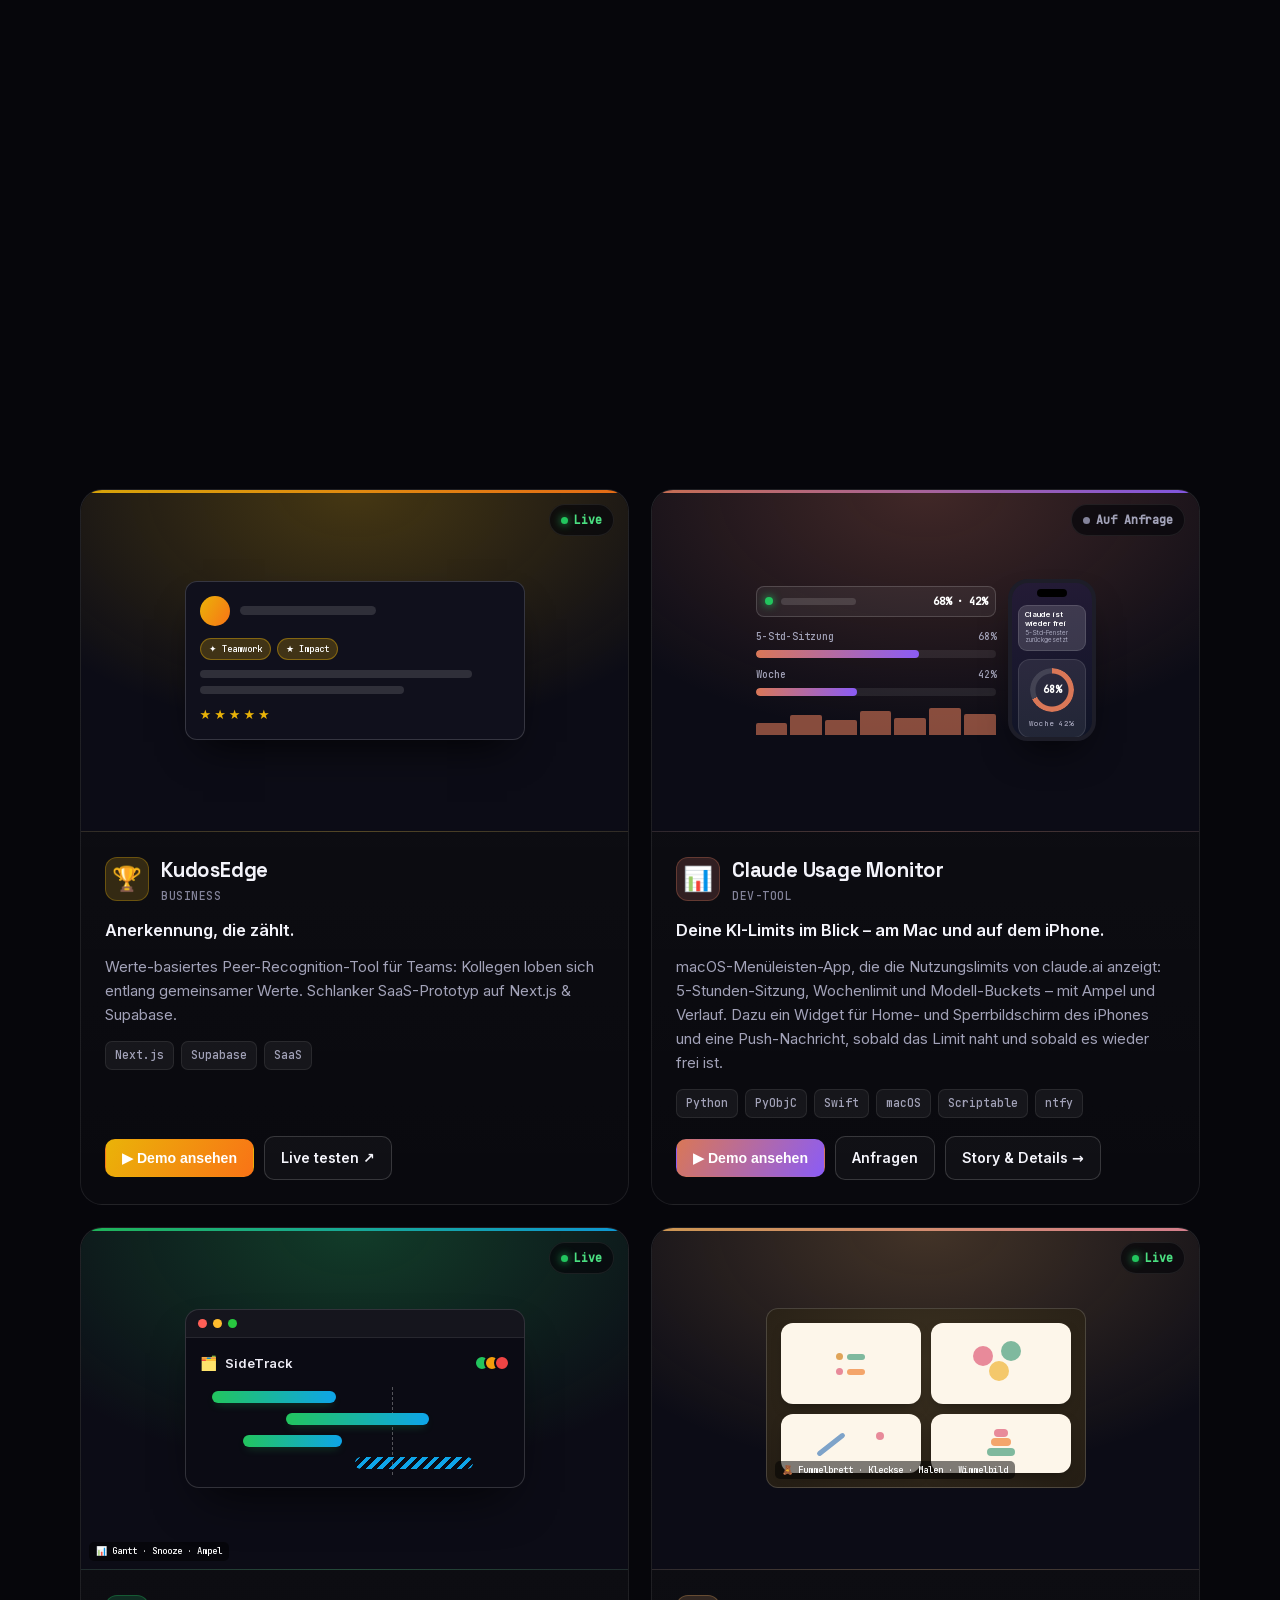
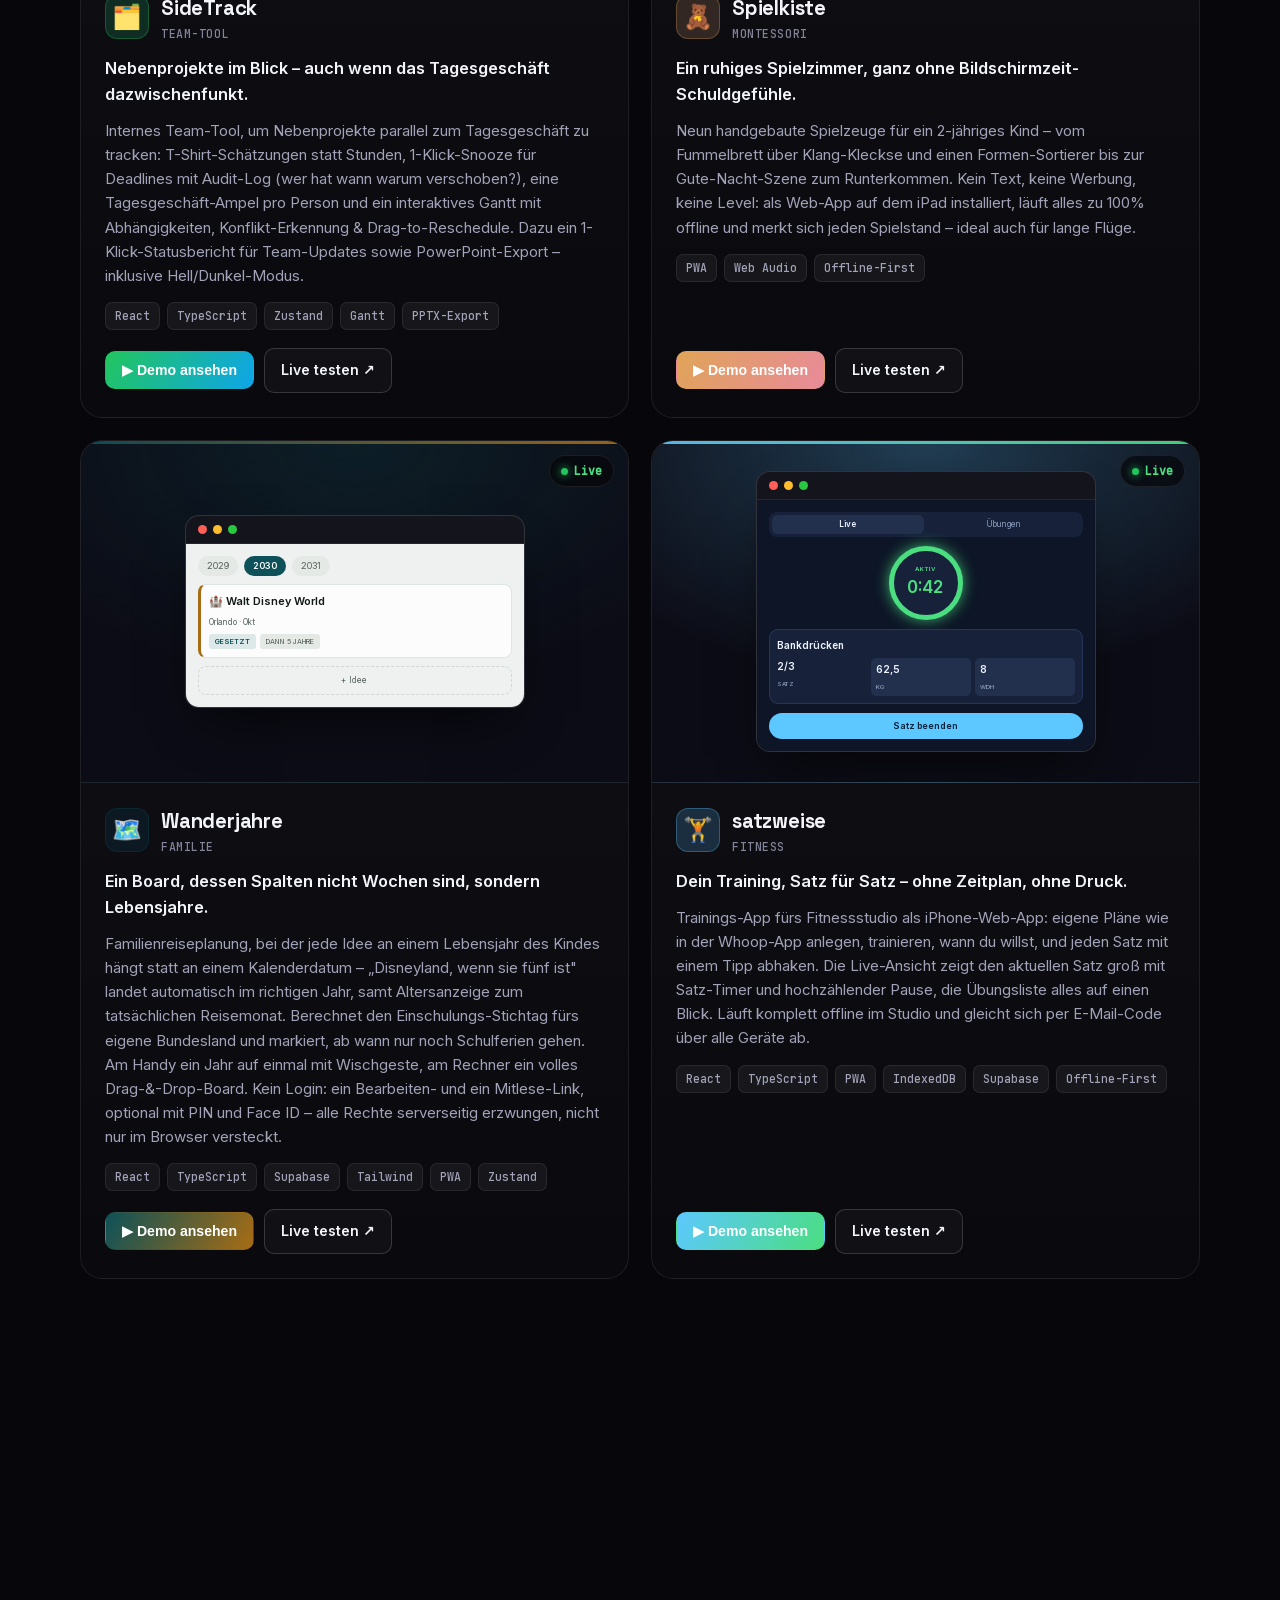
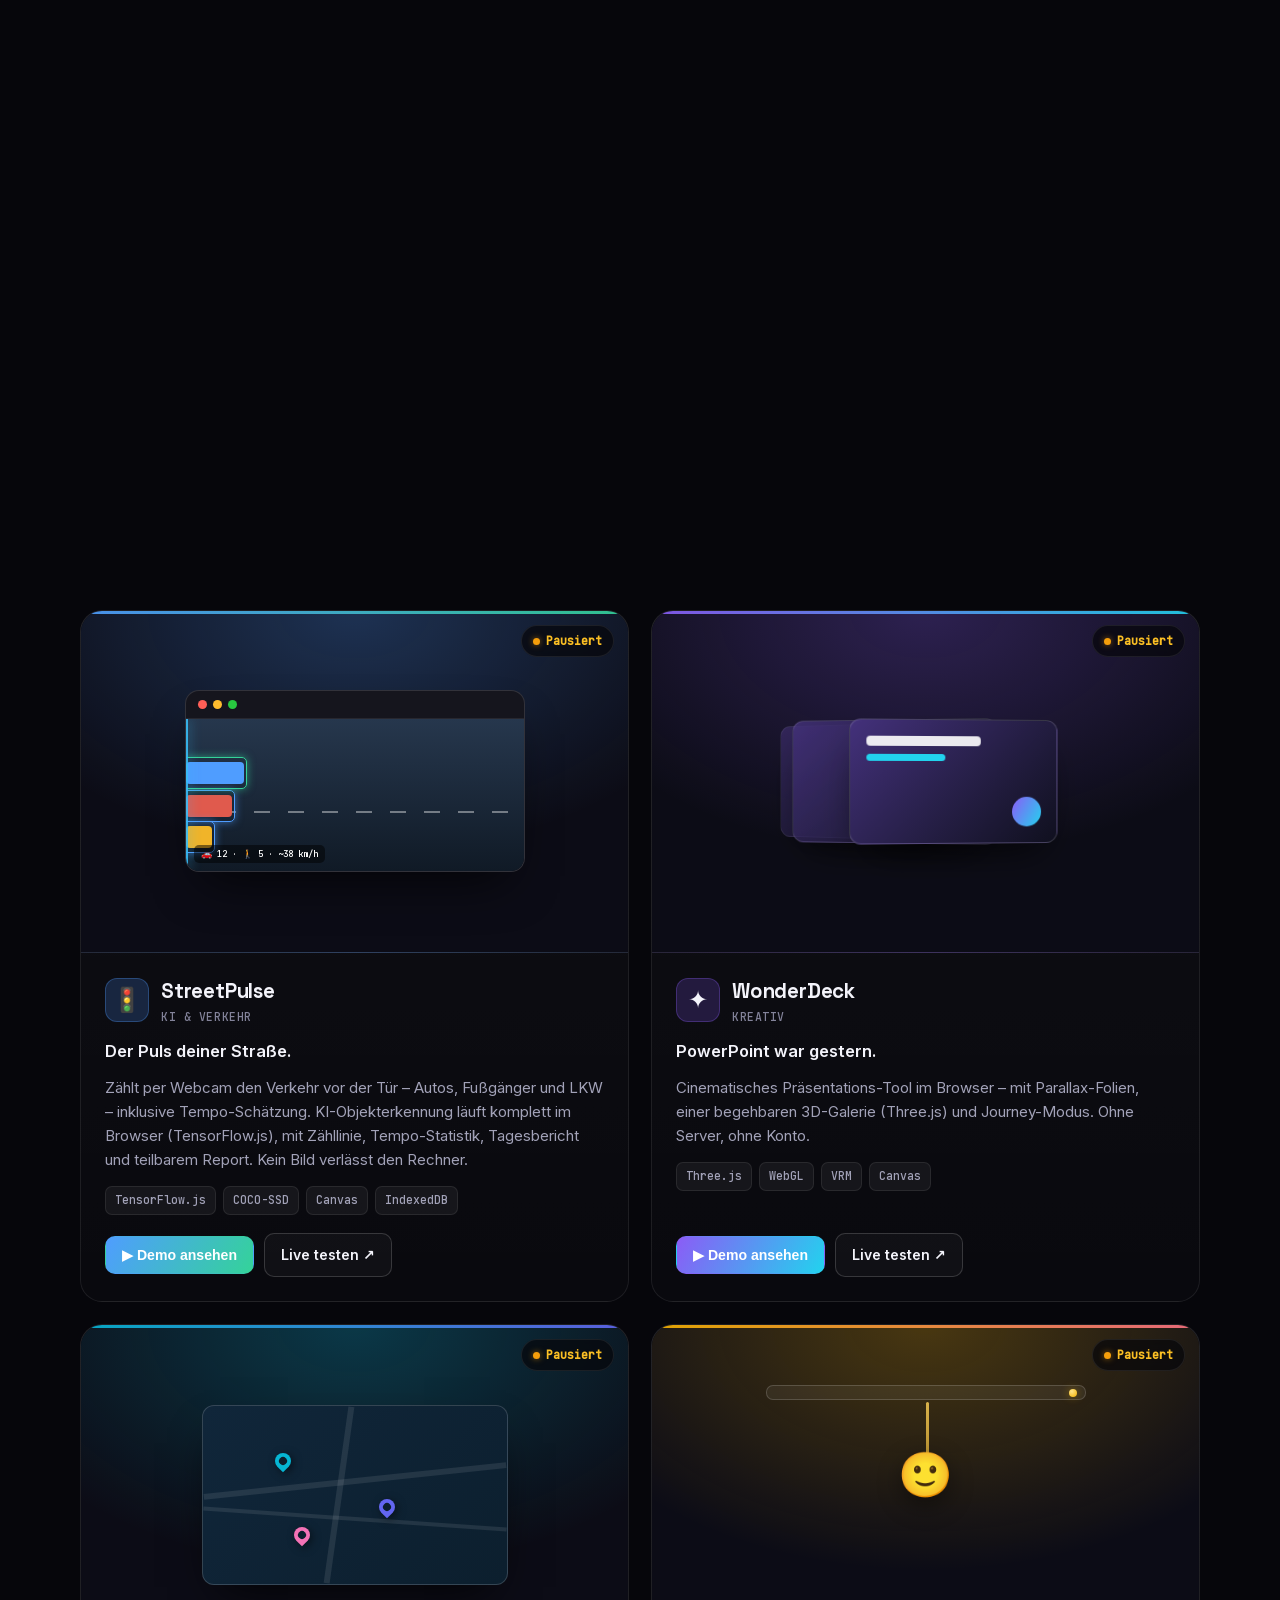
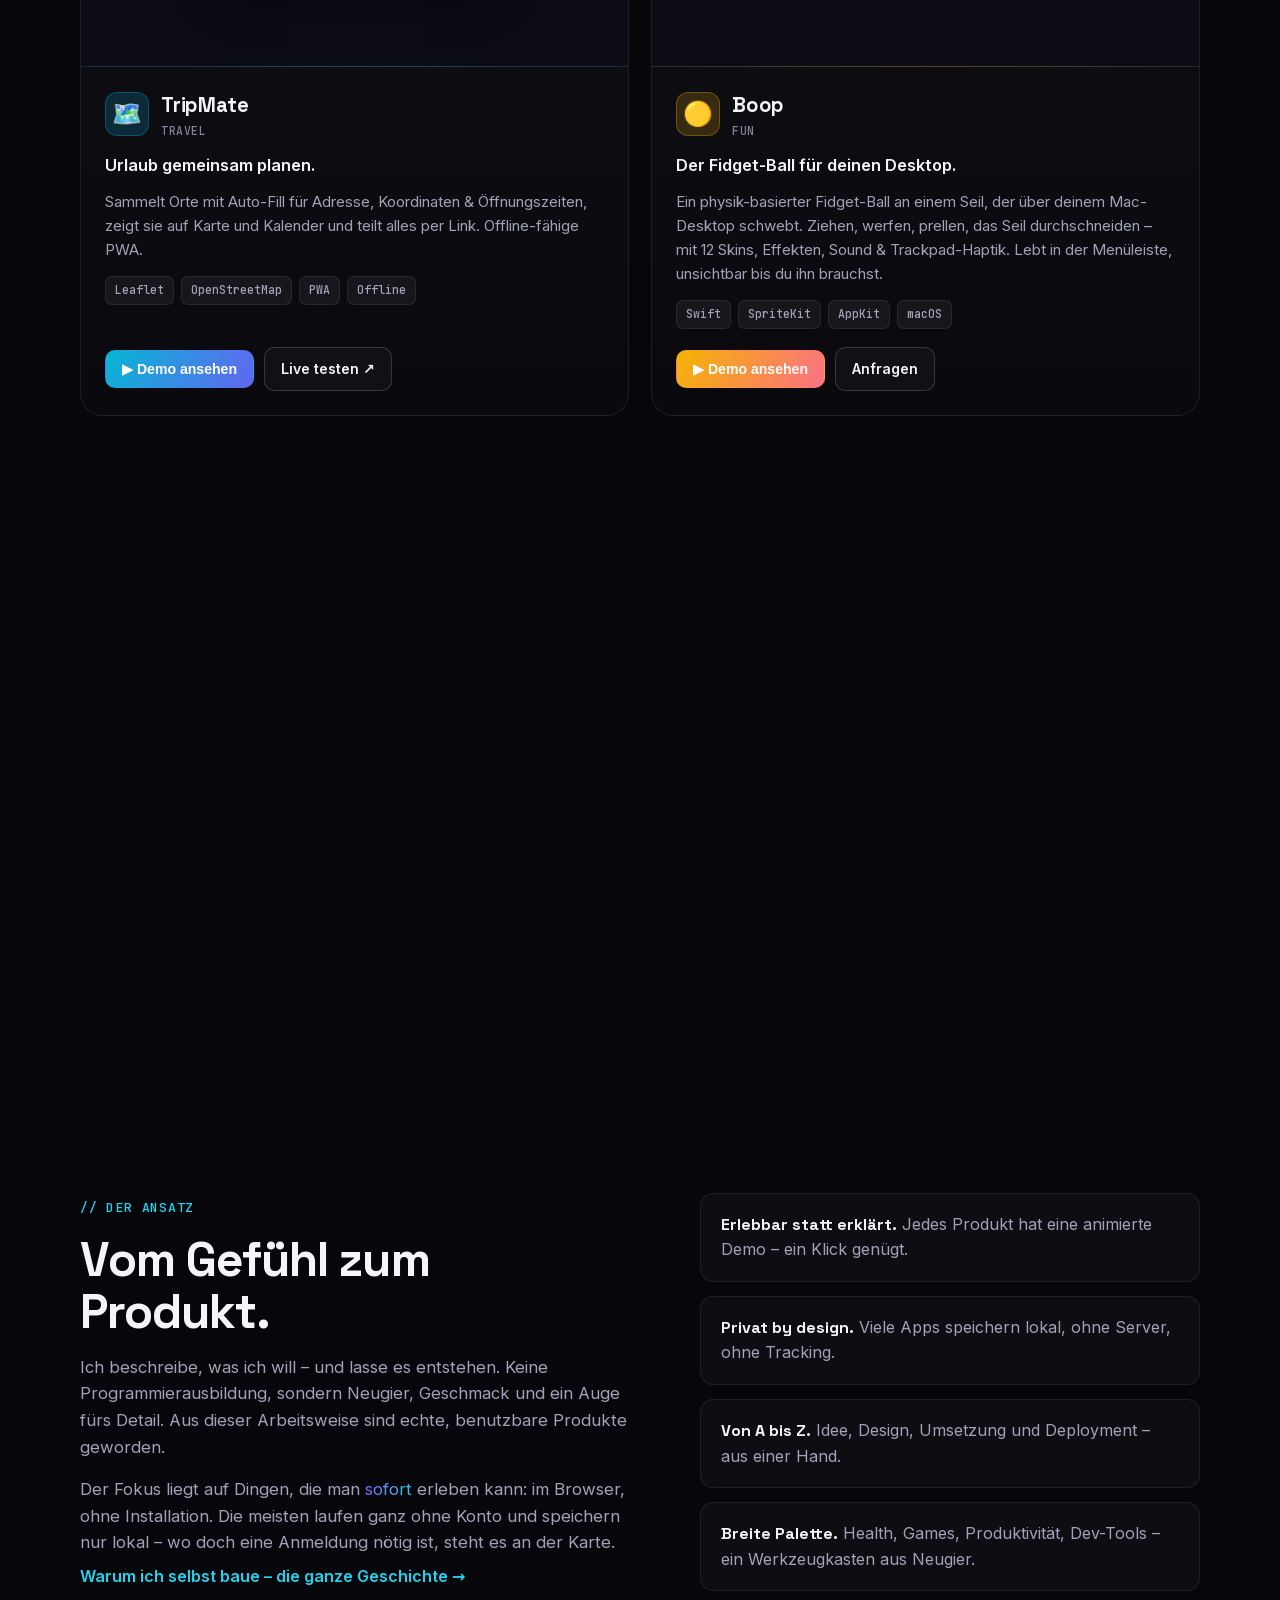
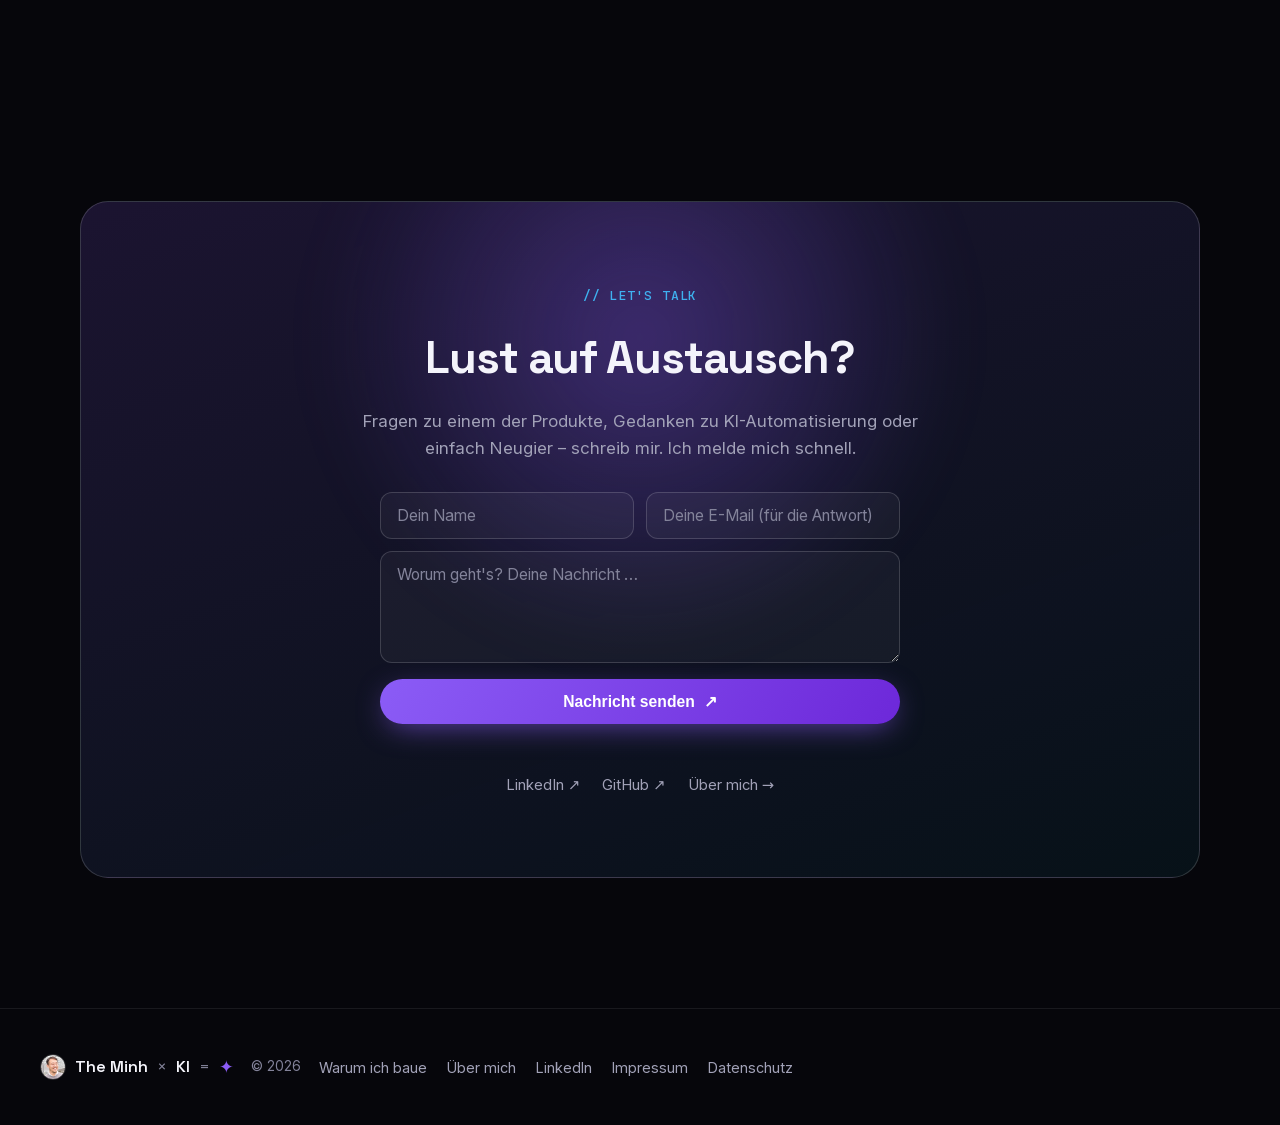
==== commit 52de996d: "Familien-Wichteln: Karte mit Geschichte, Vorschau und Screenshots (20 Produkte) - Neue Karte in „App" ====
--- a/index.html
+++ b/index.html
@@ -89,7 +89,7 @@
       <p class="hero-sub reveal">
         <span data-i18n="heroLead">Ich führe bei E.ON Digital Technology ein Team von 19 Entwicklern, das
         Konzernprozesse mit KI automatisiert – und baue Ideen weiterhin selbst.</span>
-        <span data-count-word="products">Neunzehn</span> <span data-i18n="heroSubRest">davon zeige ich hier: von der lokalen
+        <span data-count-word="products">Zwanzig</span> <span data-i18n="heroSubRest">davon zeige ich hier: von der lokalen
         Meeting-Mitschrift über einen KI-Medien-Tracker bis zum begehbaren 3D-Schloss.</span>
       </p>
       <div class="hero-actions reveal">
@@ -103,17 +103,17 @@
 
       <div class="hero-stats reveal">
         <div class="stat">
-          <span class="stat-num" data-count="19" data-count-src="products">0</span>
+          <span class="stat-num" data-count="20" data-count-src="products">0</span>
           <span class="stat-label" data-i18n="statProducts">Produkte</span>
         </div>
         <div class="stat-sep"></div>
         <div class="stat">
-          <span class="stat-num" data-count="15" data-count-src="demos">0</span>
+          <span class="stat-num" data-count="16" data-count-src="demos">0</span>
           <span class="stat-label" data-i18n="statDemos">Live-Demos</span>
         </div>
         <div class="stat-sep"></div>
         <div class="stat">
-          <span class="stat-num" data-count="31" data-count-src="tech">0</span>
+          <span class="stat-num" data-count="32" data-count-src="tech">0</span>
           <span class="stat-label" data-i18n="statTech">Technologien</span>
         </div>
         <div class="stat-sep"></div>
--- a/css/styles.css
+++ b/css/styles.css
@@ -1042,6 +1042,32 @@
 .m-ctx-badge { font-size: 8px; font-family: var(--font-mono); padding: 2px 7px; border-radius: 999px; background: color-mix(in srgb, var(--card-accent) 22%, transparent); color: #fff; }
 .m-ctx-badge.dim { background: rgba(255,255,255,0.08); color: var(--text-faint); }
 @media (prefers-reduced-motion: reduce) { .m-ctx-seg { animation: none; } }
+
+/* familien-wichteln: das Los im Luftpost-Umschlag, der Streifenrand läuft langsam mit */
+.m-fw { position: relative; display: flex; flex-direction: column; gap: 7px; padding: 0 12px 32px; background: #eef2f8; color: #1b2a4e; }
+.m-fw::before { content: ""; height: 5px; margin: 0 -12px 3px; background: repeating-linear-gradient(135deg, #d0312d 0 7px, #fff 7px 10px, #2f5da8 10px 17px, #fff 17px 20px); }
+.m-fw-head { display: flex; align-items: center; gap: 6px; font-size: 11px; }
+.m-fw-logo { width: 18px; height: 18px; border-radius: 5px; background: #2f5da8; display: grid; place-items: center; font-size: 10px; }
+.m-fw-langs { margin-left: auto; display: flex; gap: 1px; padding: 2px; border-radius: 999px; background: #fff; border: 1px solid #d3dae7; }
+.m-fw-langs i { font-style: normal; font-size: 7px; font-weight: 700; color: #56627e; padding: 1px 4px; border-radius: 999px; }
+.m-fw-langs i.on { background: #1b2a4e; color: #fff; }
+.m-fw-kicker { font-size: 8px; font-weight: 700; letter-spacing: 0.06em; text-transform: uppercase; color: #56627e; }
+.m-fw-letter {
+  display: flex; align-items: flex-start; justify-content: space-between; gap: 8px; padding: 9px; border: 5px solid transparent;
+  background: linear-gradient(#fffdf7, #fffdf7) padding-box,
+    repeating-linear-gradient(135deg, #d0312d 0 7px, #fff 7px 10px, #2f5da8 10px 17px, #fff 17px 20px) border-box;
+  animation: m-fw-air 4s linear infinite;
+}
+@keyframes m-fw-air { to { background-position: 0 0, 28.28px 0; } }
+.m-fw-who { display: flex; flex-direction: column; gap: 5px; }
+.m-fw-name { font-family: var(--font-display); font-size: 16px; font-weight: 700; }
+.m-fw-chip { align-self: flex-start; font-size: 8px; padding: 2px 7px; border-radius: 999px; background: #e6ecf6; }
+.m-fw-stamp { width: 32px; height: 38px; flex: none; display: grid; place-items: center; align-content: center; gap: 1px; line-height: 1; font-size: 13px; background: #fff; border: 2px solid #2f5da8; outline: 2px dotted #fff; transform: rotate(6deg); box-shadow: 0 3px 8px rgba(27, 42, 78, 0.2); }
+.m-fw-stamp small { font-size: 7px; font-weight: 800; color: #2f5da8; }
+.m-fw-wish { display: flex; flex-direction: column; gap: 2px; padding: 7px 9px; border-radius: 9px; background: #fff; border: 1px solid #d3dae7; font-size: 10px; }
+.m-fw-wish i { font-style: normal; color: #e4a11b; }
+.m-fw-wish b { font-size: 9px; }
+@media (prefers-reduced-motion: reduce) { .m-fw-letter { animation: none; } }
 
 /* ---------- Story ---------- */
 .story { padding: clamp(70px, 10vw, 120px) clamp(18px, 5vw, 40px); max-width: var(--maxw); margin: 0 auto; }
